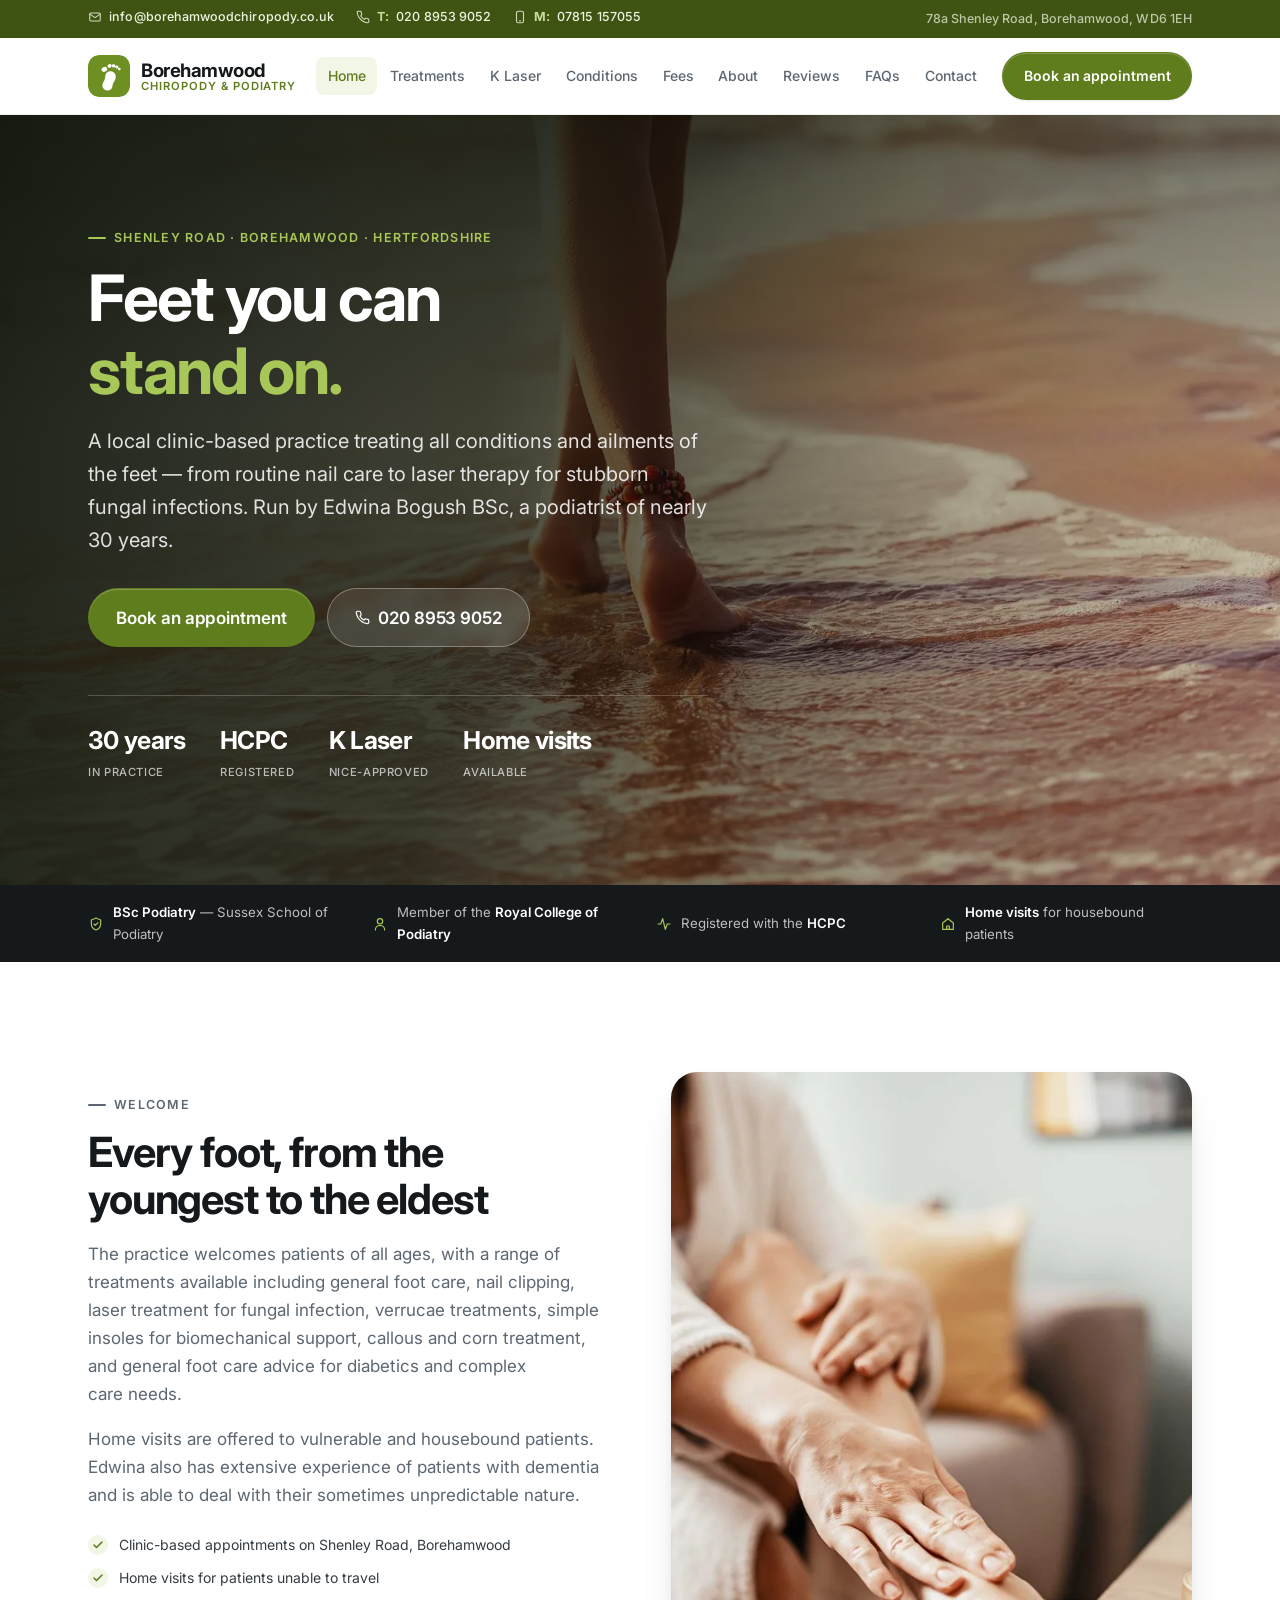
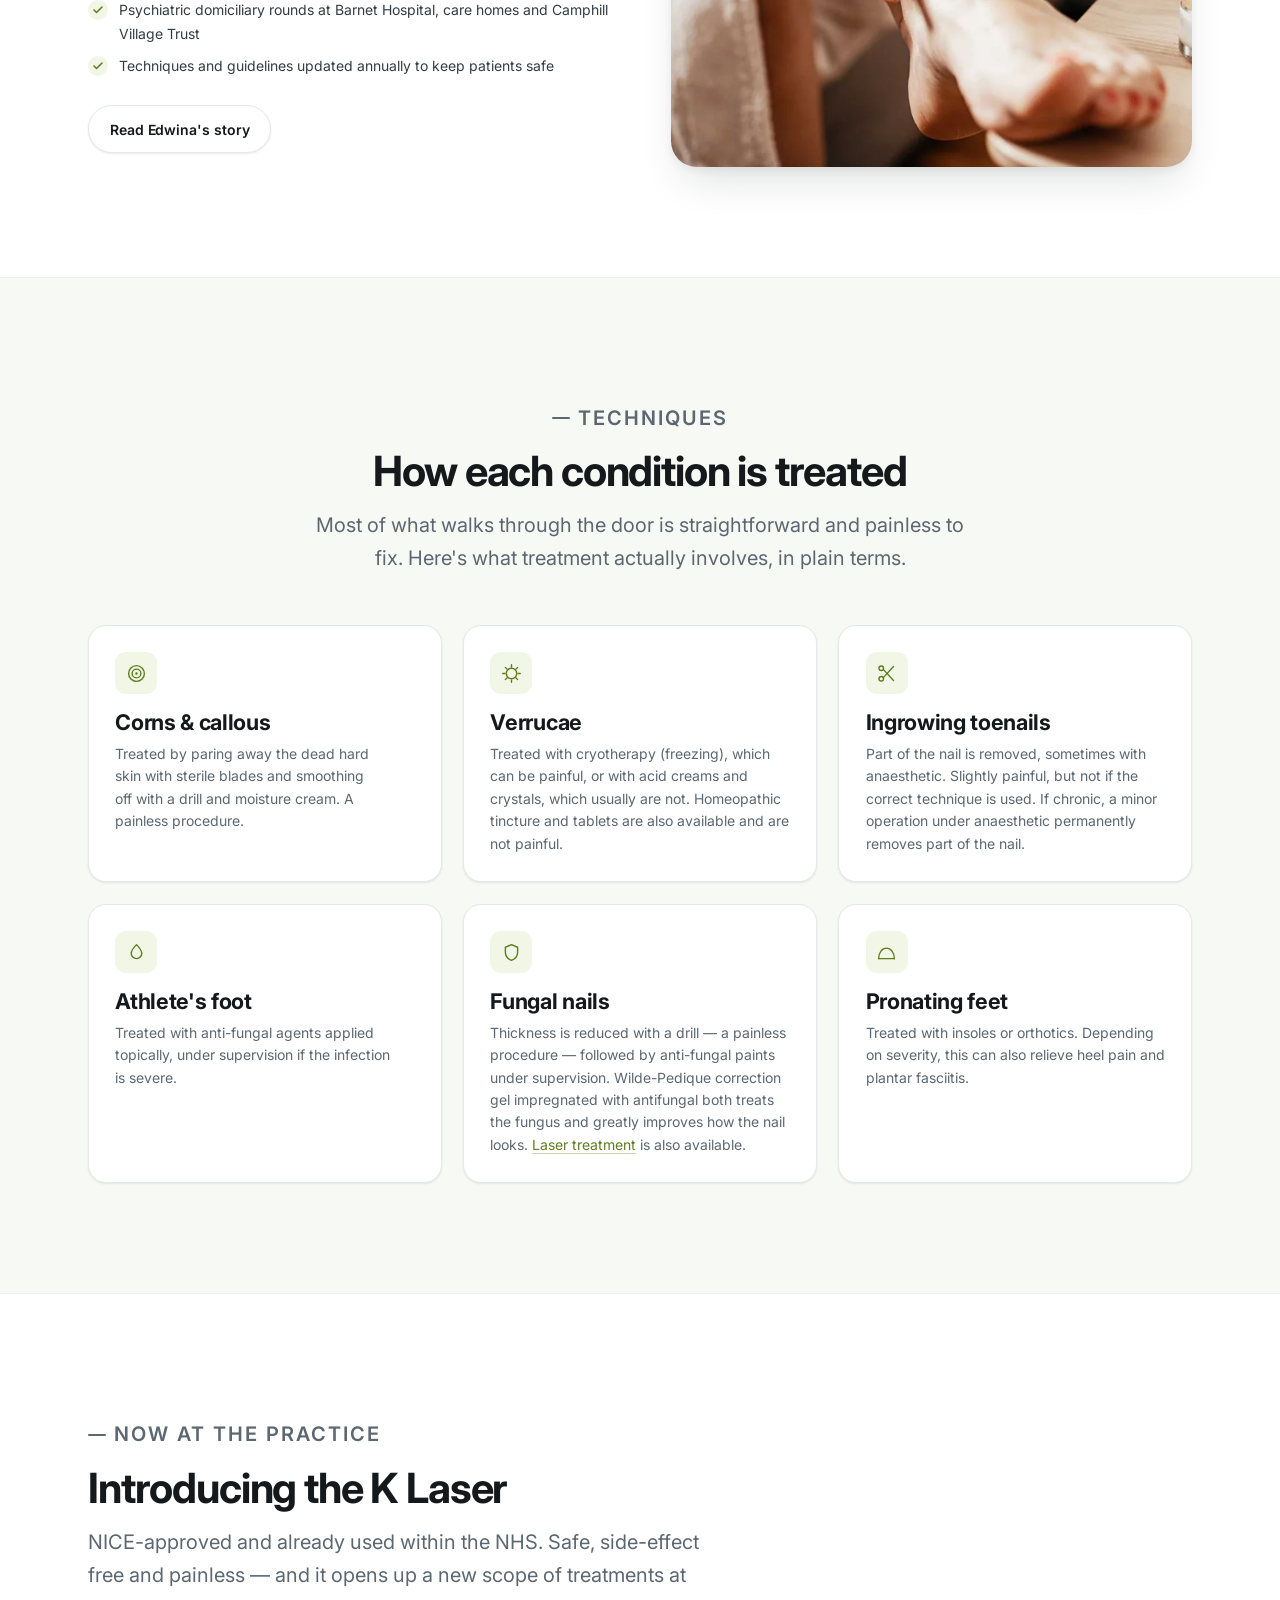
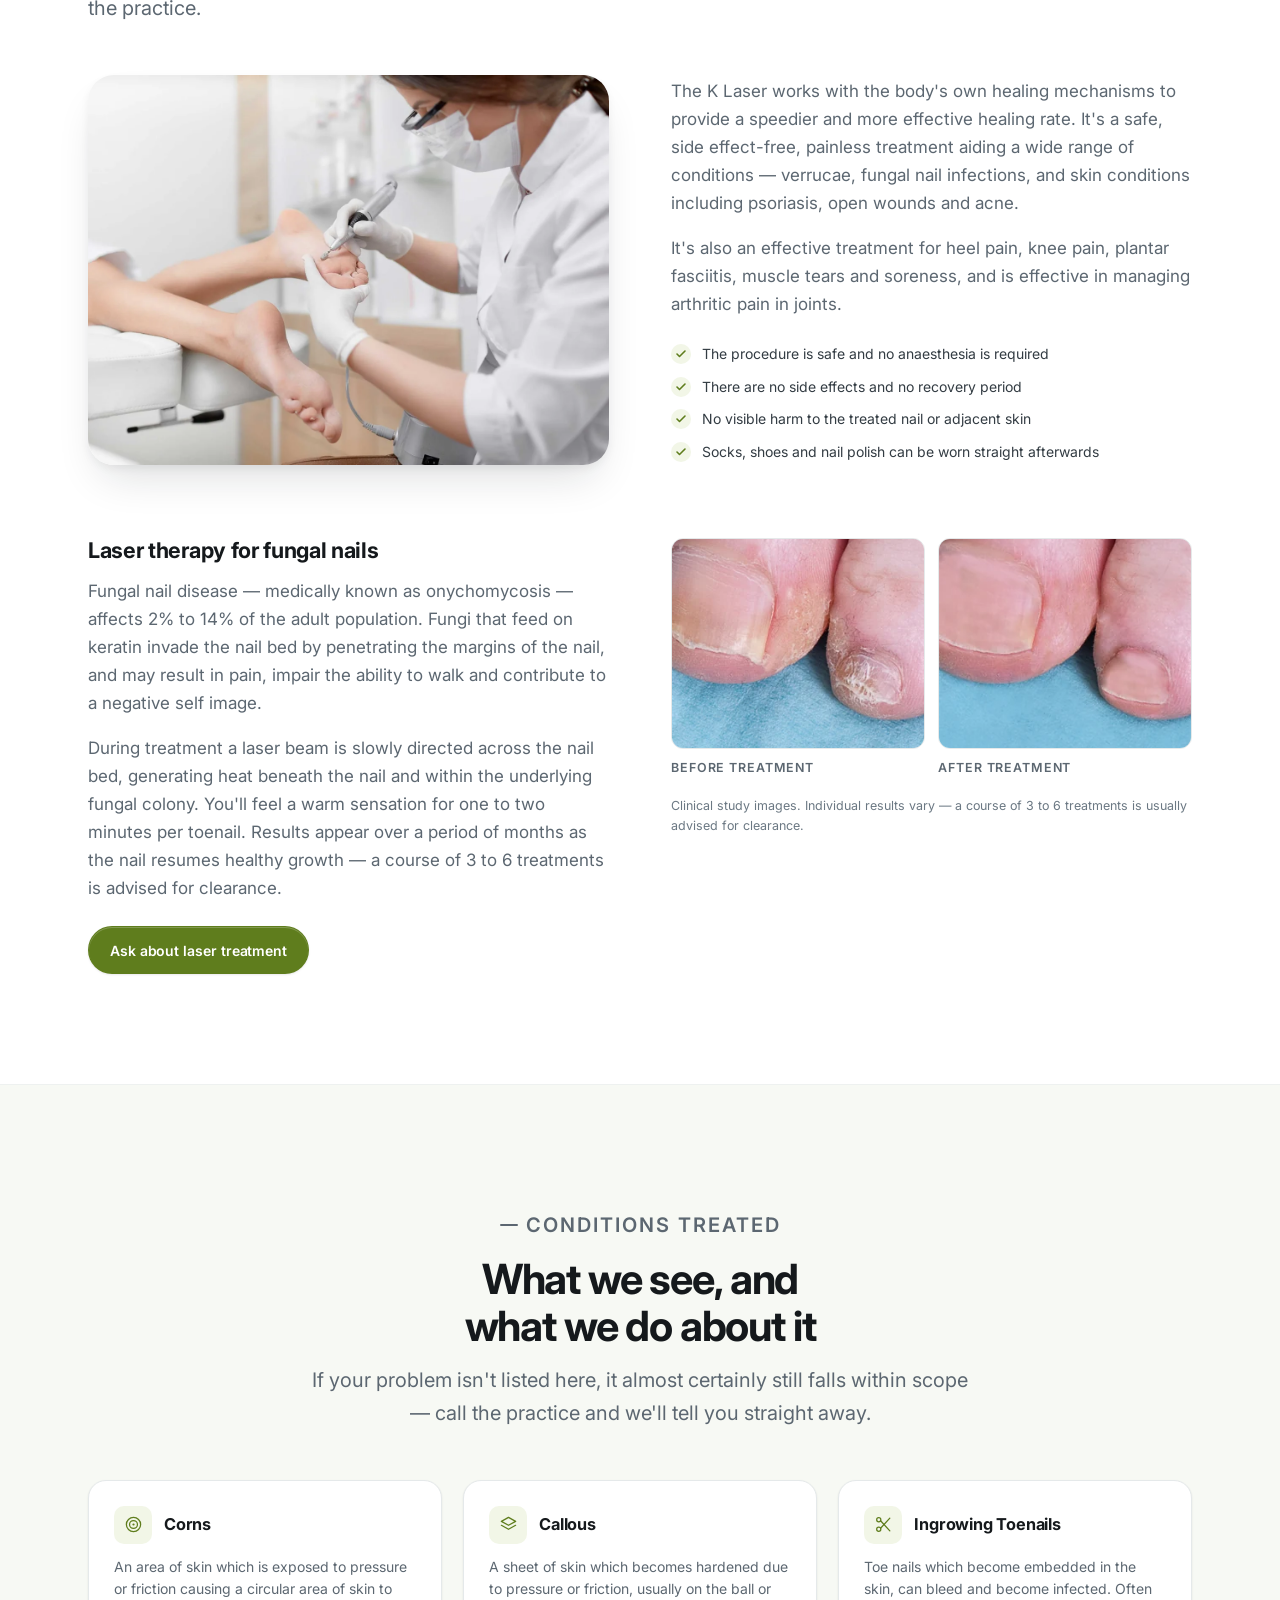
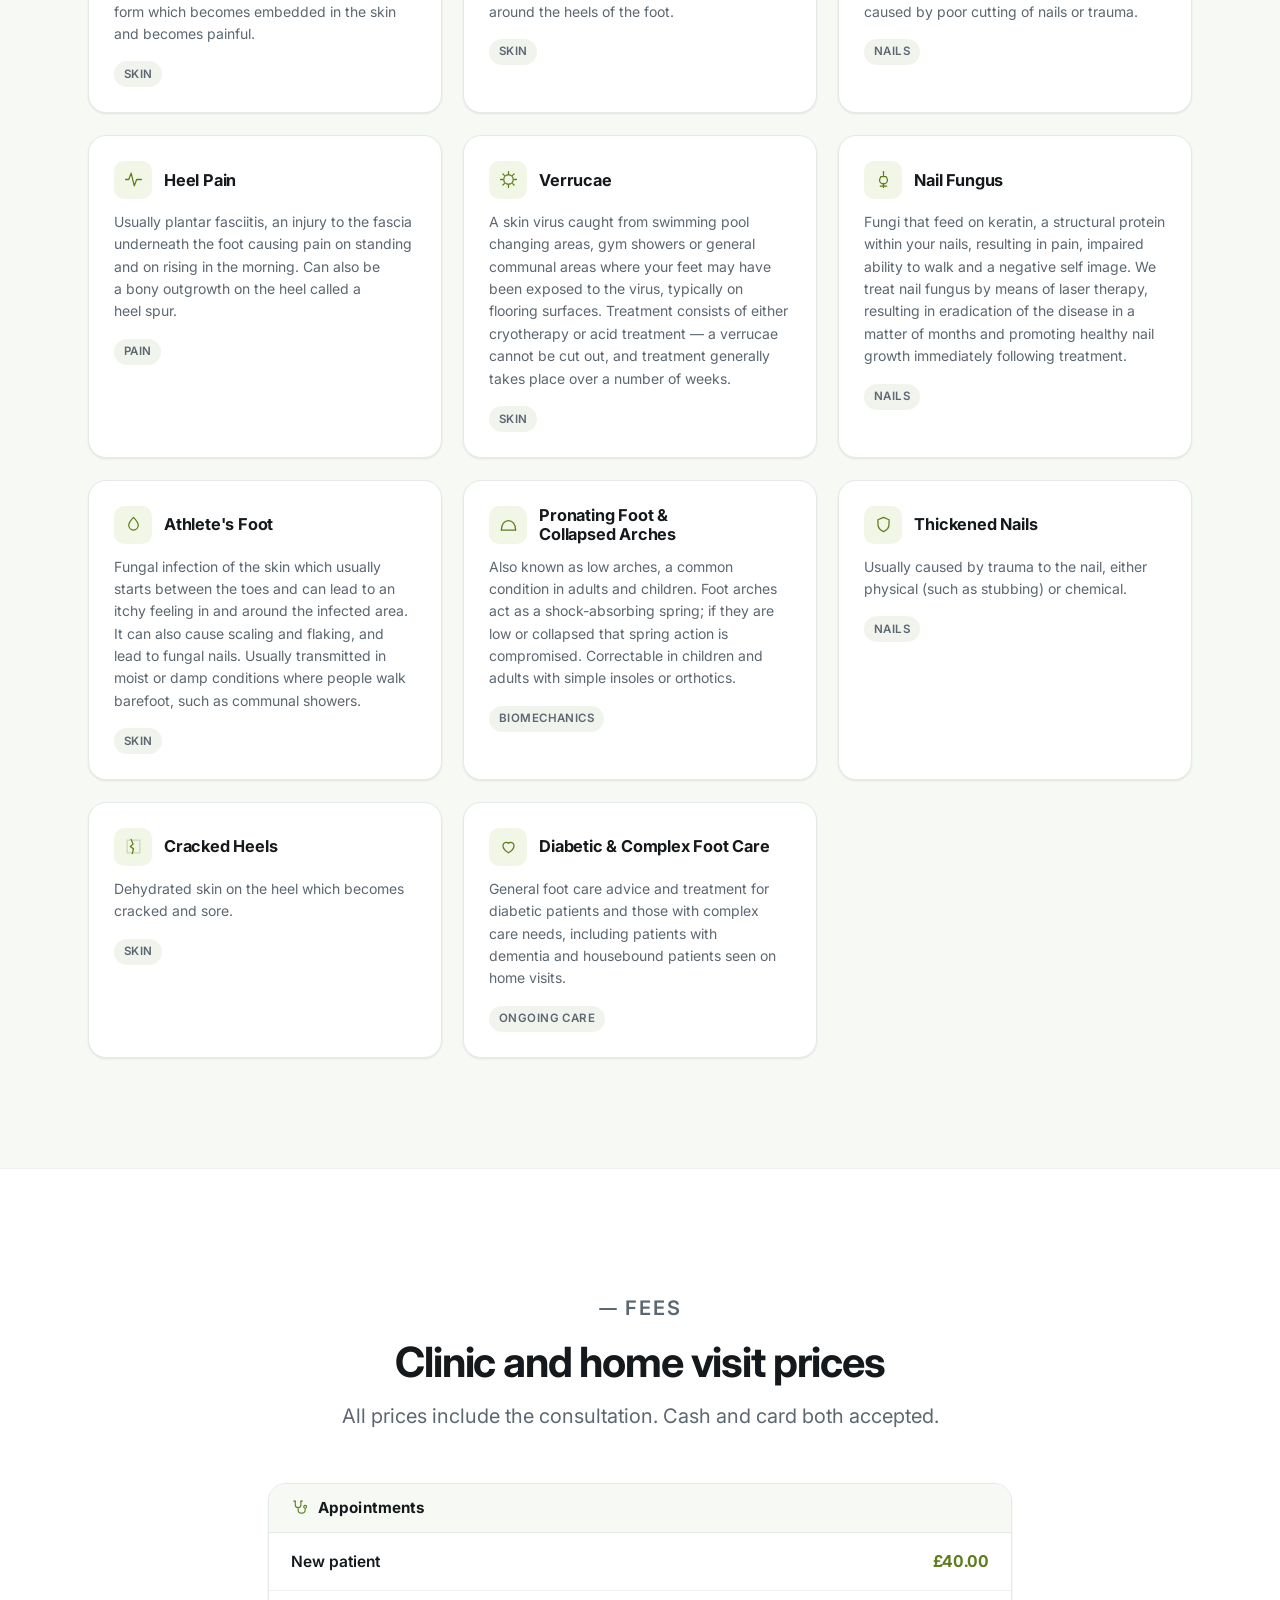
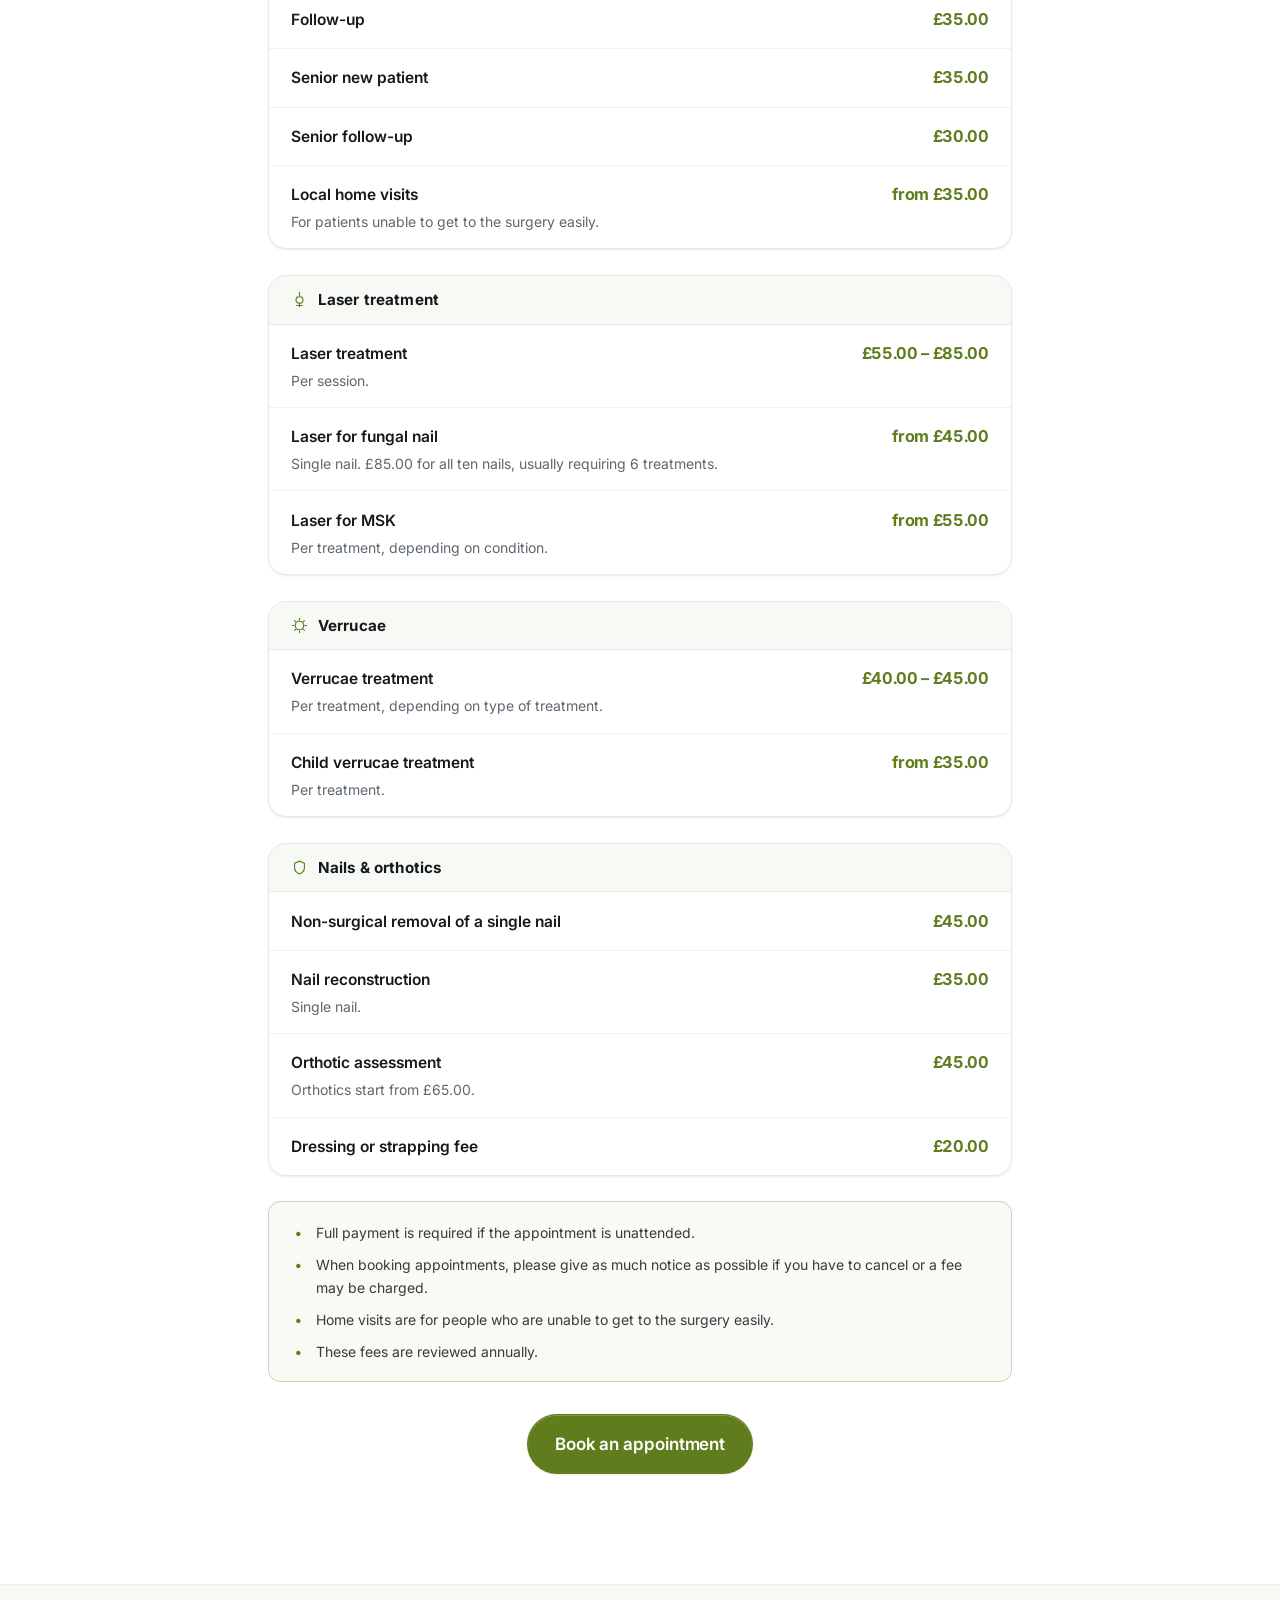
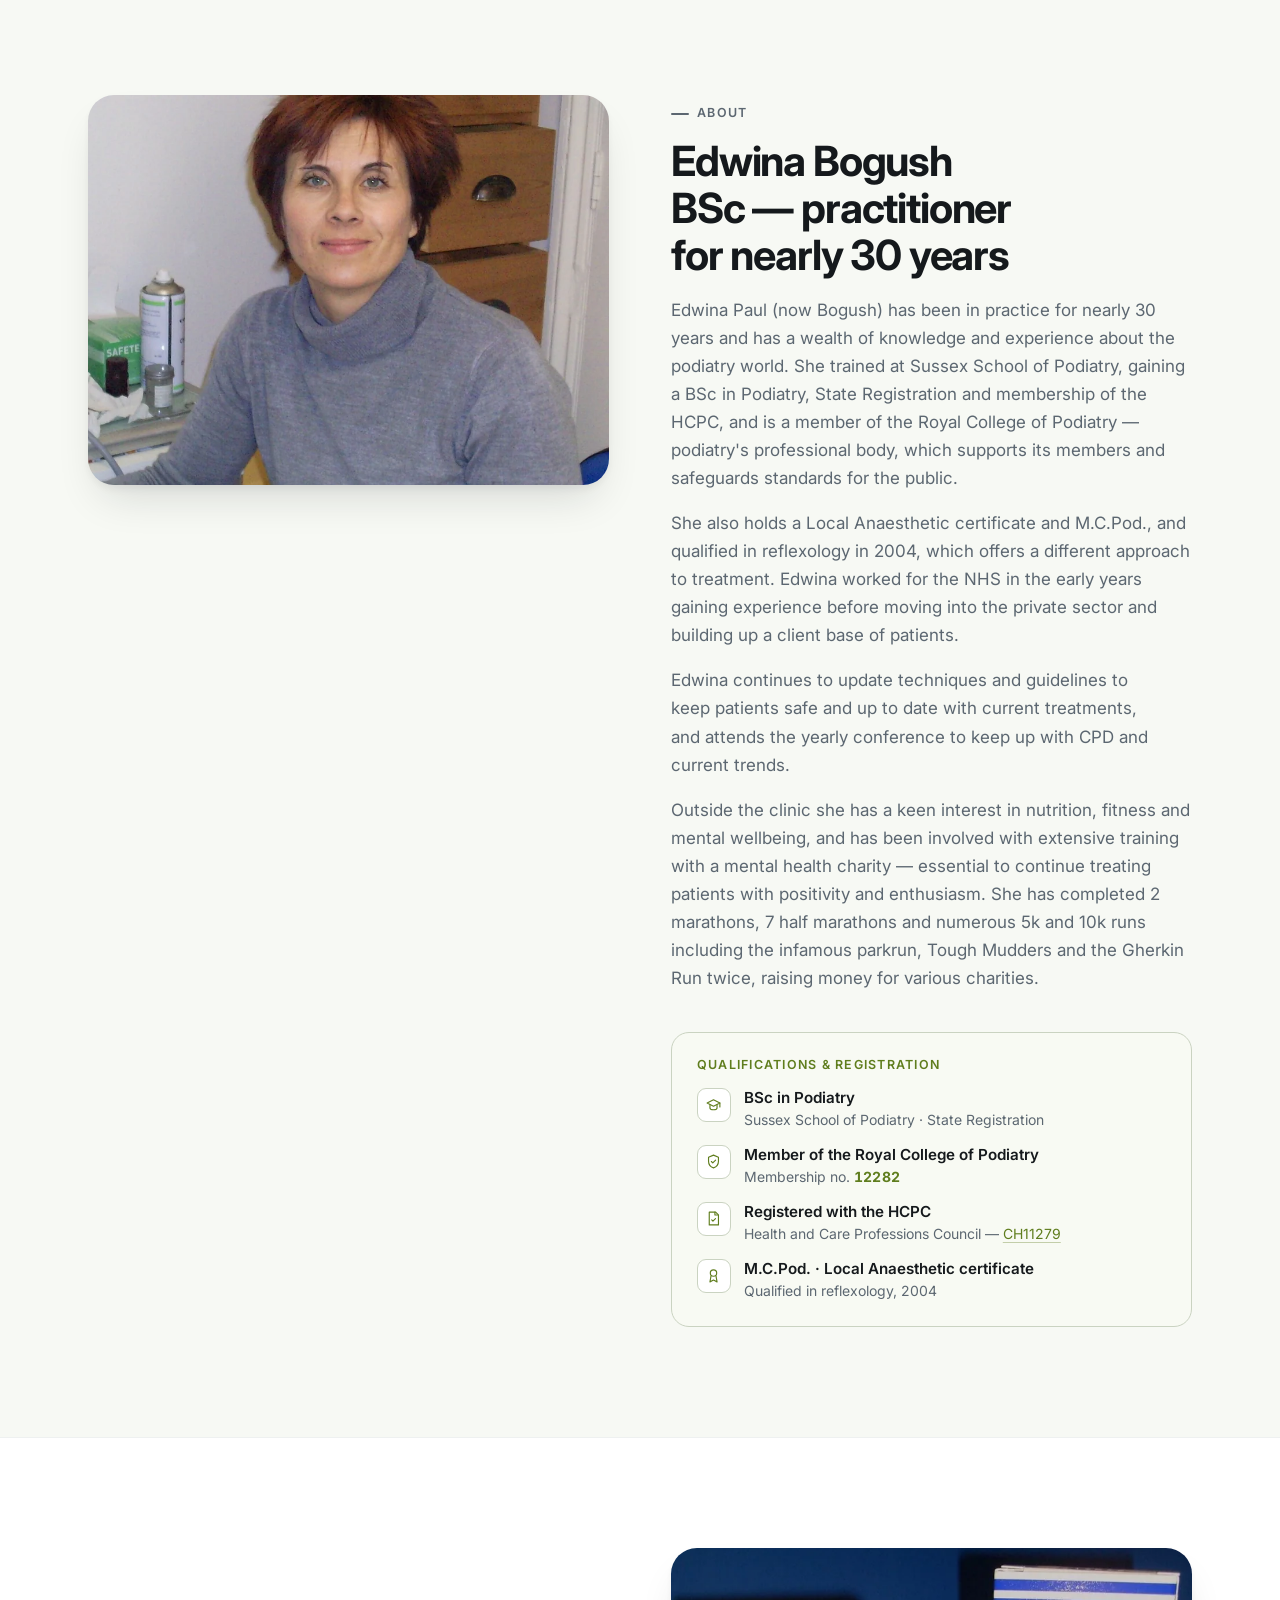
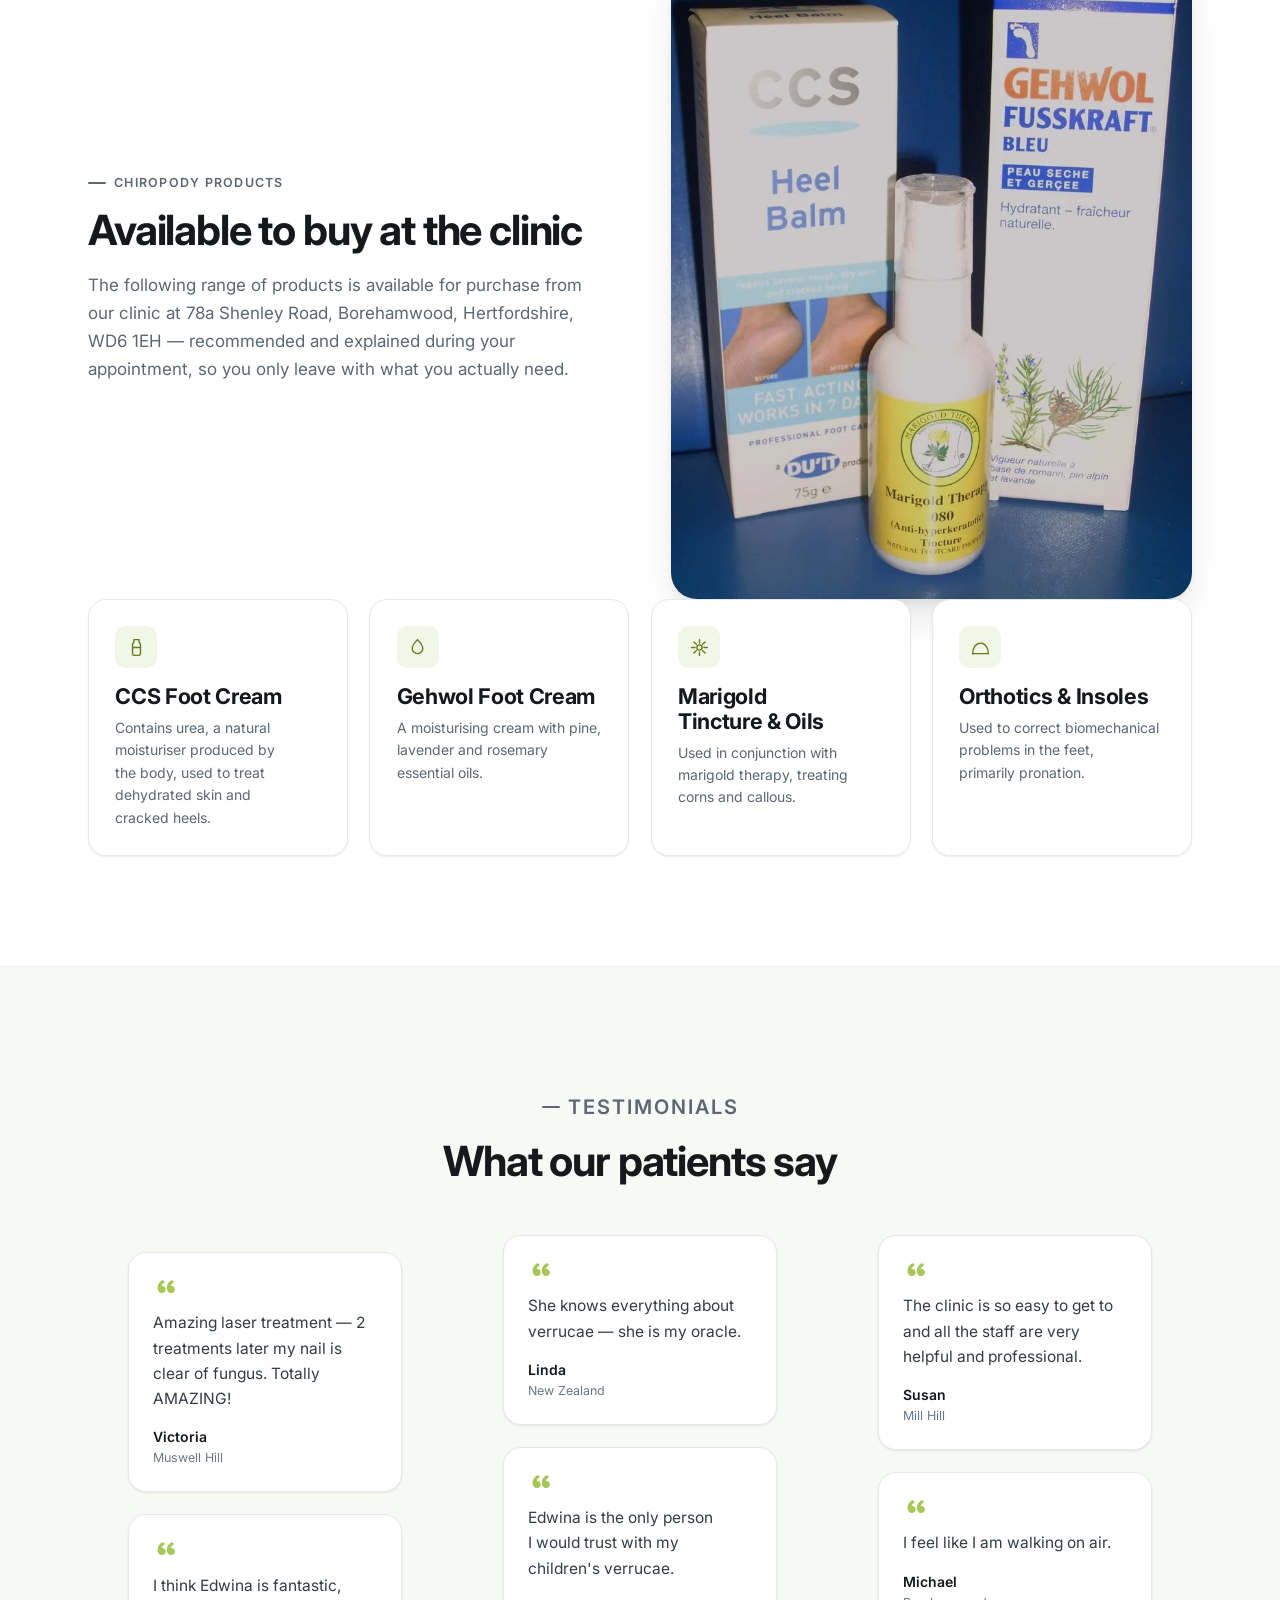
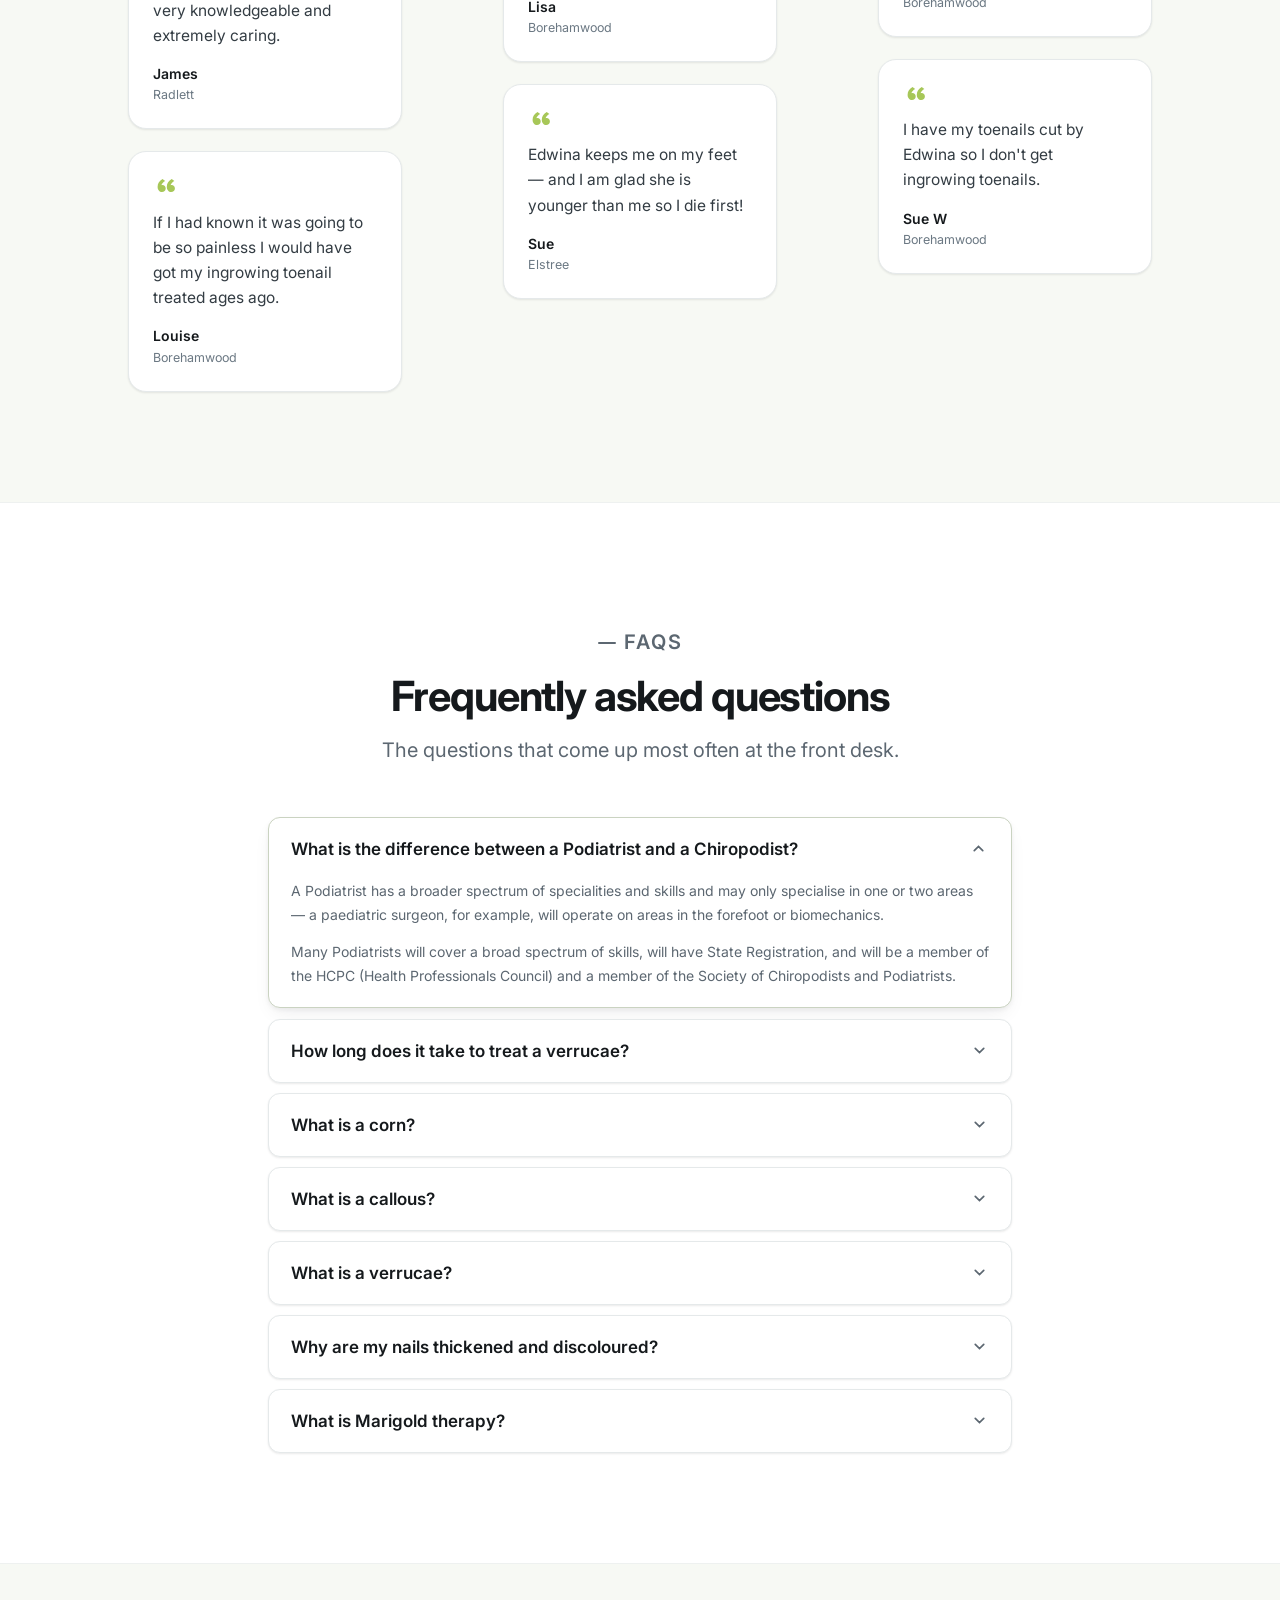
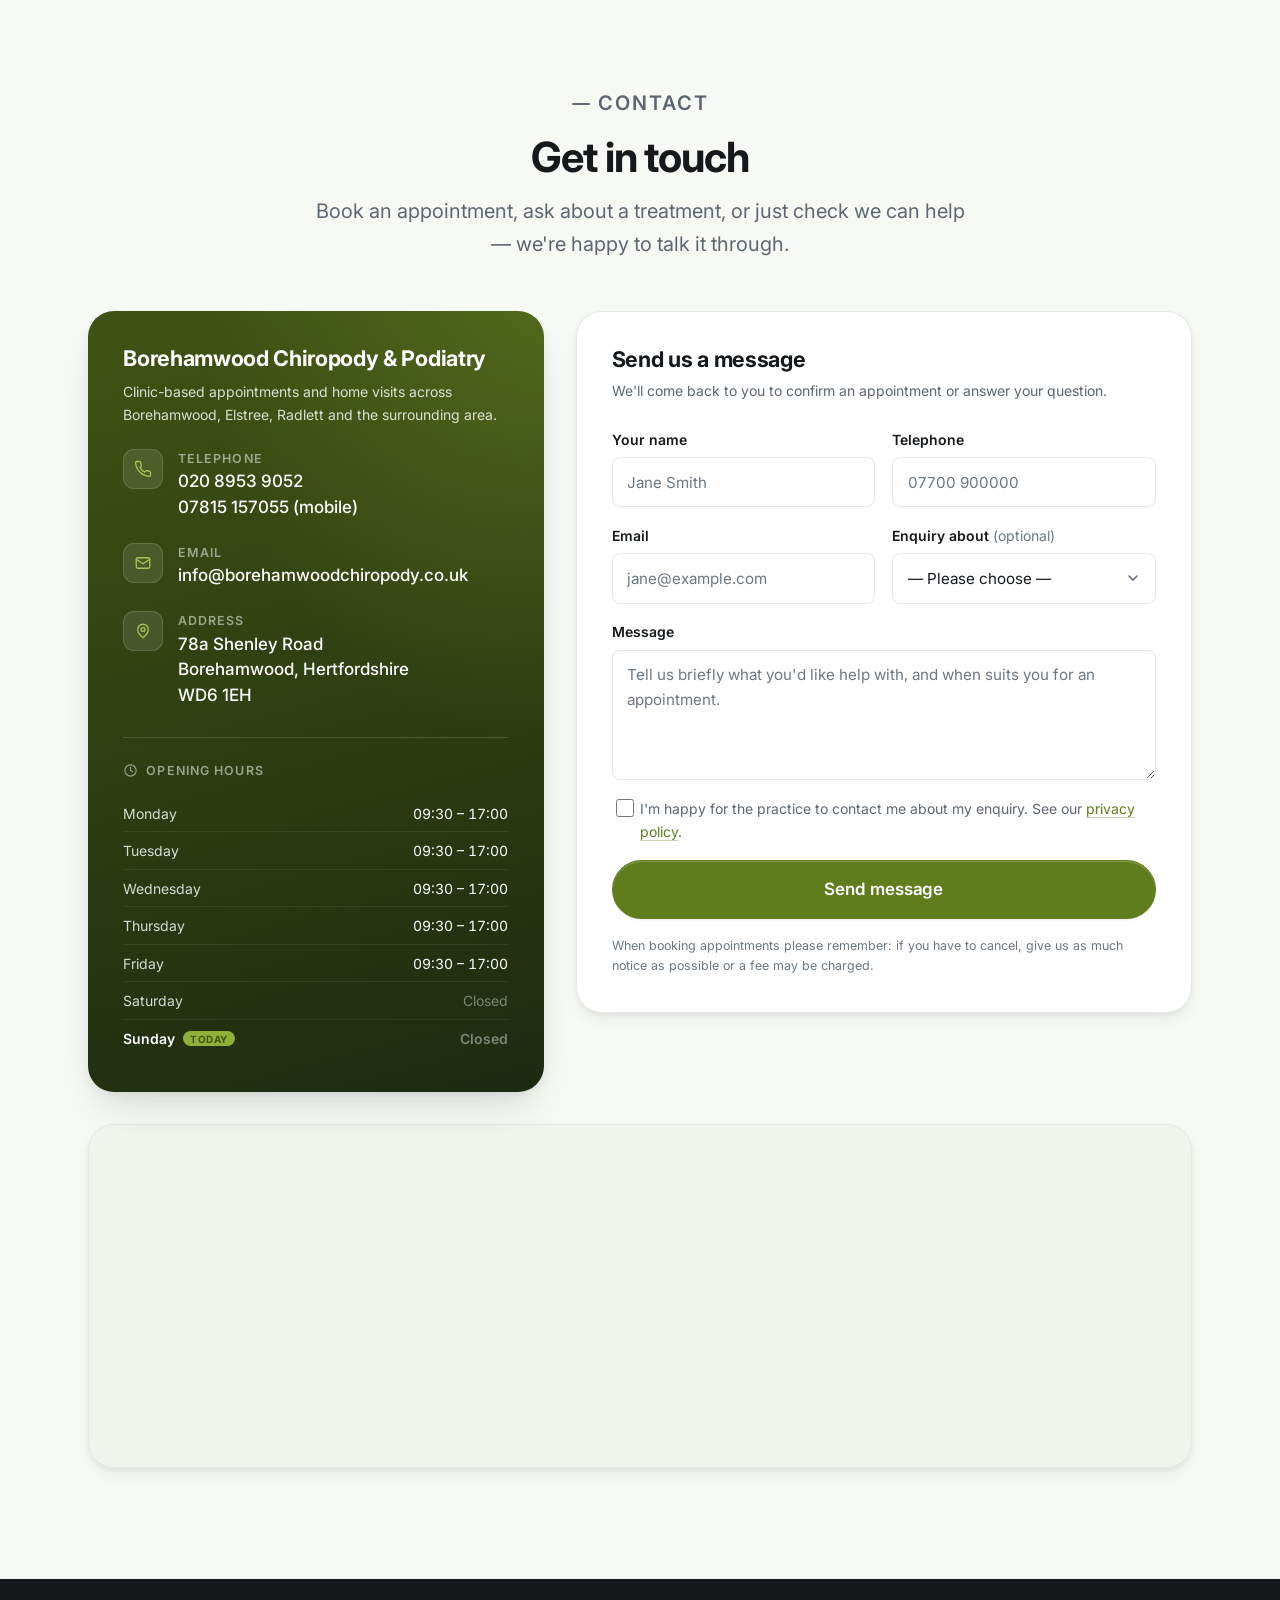
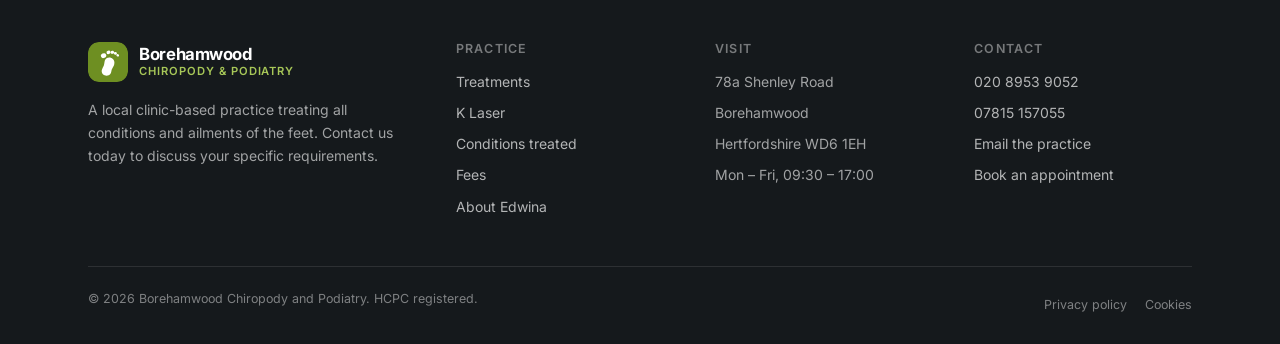
==== index.html @ 1c72d144 "phase 1" ====
<!DOCTYPE html>
<html lang="en-GB">
<head>
<meta charset="utf-8">
<meta name="viewport" content="width=device-width, initial-scale=1">
<title>Borehamwood Chiropody &amp; Podiatry | Foot Clinic in Borehamwood, Hertfordshire</title>
<meta name="description" content="Clinic-based chiropody and podiatry on Shenley Road, Borehamwood. Nearly 30 years' experience treating corns, callous, verrucae, ingrowing toenails, heel pain and fungal nails — including NICE-approved K Laser therapy. Home visits available.">
<meta name="theme-color" content="#3f5413">
<link rel="canonical" href="https://www.borehamwoodchiropody.co.uk/">

<meta property="og:type" content="website">
<meta property="og:url" content="https://www.borehamwoodchiropody.co.uk/">
<meta property="og:title" content="Borehamwood Chiropody &amp; Podiatry | Foot Clinic in Hertfordshire">
<meta property="og:description" content="A local clinic-based practice treating all conditions and ailments of the feet. Nearly 30 years' experience. K Laser therapy now available.">
<meta property="og:image" content="https://www.borehamwoodchiropody.co.uk/assets/img/hero.webp">
<meta name="twitter:card" content="summary_large_image">

<link rel="icon" href="assets/img/favicon.svg" type="image/svg+xml">
<link rel="icon" href="assets/img/favicon-32.png" sizes="32x32" type="image/png">
<link rel="apple-touch-icon" href="assets/img/apple-touch-icon.png">

<link rel="preconnect" href="https://fonts.googleapis.com">
<link rel="preconnect" href="https://fonts.gstatic.com" crossorigin>
<link rel="preload" as="image" href="assets/img/hero.webp" fetchpriority="high">
<link rel="stylesheet" href="https://fonts.googleapis.com/css2?family=Inter:wght@400;500;600;700&display=swap">
<link rel="stylesheet" href="assets/css/style.css">

<script type="application/ld+json">
{
  "@context": "https://schema.org",
  "@type": "Podiatric",
  "name": "Borehamwood Chiropody and Podiatry",
  "url": "https://www.borehamwoodchiropody.co.uk/",
  "image": "https://www.borehamwoodchiropody.co.uk/assets/img/hero.webp",
  "telephone": "+442089539052",
  "email": "info@borehamwoodchiropody.co.uk",
  "priceRange": "££",
  "address": {
    "@type": "PostalAddress",
    "streetAddress": "78a Shenley Road",
    "addressLocality": "Borehamwood",
    "addressRegion": "Hertfordshire",
    "postalCode": "WD6 1EH",
    "addressCountry": "GB"
  },
  "openingHoursSpecification": [{
    "@type": "OpeningHoursSpecification",
    "dayOfWeek": ["Monday","Tuesday","Wednesday","Thursday","Friday"],
    "opens": "09:30",
    "closes": "17:00"
  }],
  "founder": {
    "@type": "Person",
    "name": "Edwina Bogush",
    "jobTitle": "Podiatrist, BSc",
    "hasCredential": [
      {
        "@type": "EducationalOccupationalCredential",
        "credentialCategory": "degree",
        "name": "BSc in Podiatry",
        "recognizedBy": { "@type": "Organization", "name": "Sussex School of Podiatry" }
      },
      {
        "@type": "EducationalOccupationalCredential",
        "credentialCategory": "Professional membership",
        "name": "Member of the Royal College of Podiatry",
        "identifier": "12282",
        "recognizedBy": {
          "@type": "Organization",
          "name": "Royal College of Podiatry",
          "url": "https://rcpod.org.uk/"
        }
      },
      {
        "@type": "EducationalOccupationalCredential",
        "credentialCategory": "Statutory registration",
        "name": "Registered Chiropodist / Podiatrist",
        "recognizedBy": {
          "@type": "Organization",
          "name": "Health and Care Professions Council",
          "url": "https://www.hcpc-uk.org/"
        }
      }
    ]
  }
}
</script>
</head>

<body>
<a class="skip-link" href="#main">Skip to content</a>

<!-- ==================================================================== HEADER
     Sticky. The utility strip (email + both phone numbers) and the nav bar
     both stay on screen at every scroll position, per the brief.        -->
<header class="site-header" id="siteHeader">

  <div class="utility">
    <div class="wrap utility-inner">
      <ul class="utility-list">
        <li>
          <a class="email-link" href="mailto:info@borehamwoodchiropody.co.uk" aria-label="Email the practice">
            <svg viewBox="0 0 24 24" fill="none" stroke="currentColor" stroke-width="1.8" stroke-linecap="round" stroke-linejoin="round" aria-hidden="true"><rect x="3" y="5" width="18" height="14" rx="2"/><path d="m3 7 9 6 9-6"/></svg>
            <span class="email-text">info@borehamwoodchiropody.co.uk</span>
          </a>
        </li>
        <li>
          <a href="tel:+442089539052">
            <svg viewBox="0 0 24 24" fill="none" stroke="currentColor" stroke-width="1.8" stroke-linecap="round" stroke-linejoin="round" aria-hidden="true"><path d="M22 16.9v3a2 2 0 0 1-2.2 2 19.8 19.8 0 0 1-8.6-3.1 19.5 19.5 0 0 1-6-6A19.8 19.8 0 0 1 2 4.2 2 2 0 0 1 4 2h3a2 2 0 0 1 2 1.7c.1 1 .4 1.9.7 2.8a2 2 0 0 1-.5 2.1L8 9.9a16 16 0 0 0 6.2 6.2l1.3-1.3a2 2 0 0 1 2.1-.5c.9.3 1.8.6 2.8.7A2 2 0 0 1 22 16.9Z"/></svg>
            <span class="utility-label">T:</span> 020 8953 9052
          </a>
        </li>
        <li>
          <a href="tel:+447815157055">
            <svg viewBox="0 0 24 24" fill="none" stroke="currentColor" stroke-width="1.8" stroke-linecap="round" stroke-linejoin="round" aria-hidden="true"><rect x="6" y="2" width="12" height="20" rx="3"/><path d="M11 18.5h2"/></svg>
            <span class="utility-label">M:</span> 07815 157055
          </a>
        </li>
      </ul>
      <span class="utility-item utility-note">78a Shenley Road, Borehamwood, WD6 1EH</span>
    </div>
  </div>

  <div class="wrap nav-bar">
    <a class="brand" href="#top" aria-label="Borehamwood Chiropody and Podiatry — home">
      <img src="assets/img/logo-mark.svg" alt="" width="42" height="42">
      <span class="brand-text">
        <span class="brand-name">Borehamwood</span>
        <span class="brand-sub">Chiropody &amp; Podiatry</span>
      </span>
    </a>

    <div class="nav" id="nav">
      <nav aria-label="Main">
        <ul class="nav-links">
          <li><a href="#top">Home</a></li>
          <li><a href="#treatments">Treatments</a></li>
          <li><a href="#laser">K&nbsp;Laser</a></li>
          <li><a href="#conditions">Conditions</a></li>
          <li><a href="#fees">Fees</a></li>
          <li><a href="#about">About</a></li>
          <li><a href="#reviews">Reviews</a></li>
          <li><a href="#faqs">FAQs</a></li>
          <li><a href="#contact">Contact</a></li>
        </ul>
      </nav>
      <div class="nav-cta"><a class="btn btn--primary" href="#contact">Book an appointment</a></div>
    </div>

    <button class="nav-toggle" id="navToggle" type="button" aria-expanded="false" aria-controls="nav" aria-label="Menu">
      <span></span><span></span><span></span>
    </button>
  </div>
</header>

<main id="main">

  <!-- ================================================================= HERO -->
  <section class="hero" id="top">
    <img class="hero-bg" src="assets/img/hero.webp" alt="" width="1800" height="1200" fetchpriority="high">
    <div class="wrap">
    <div class="hero-inner">
      <p class="eyebrow">Shenley Road · Borehamwood · Hertfordshire</p>
      <h1>Feet you can<br><em>stand on.</em></h1>
      <p class="lede">
        A local clinic-based practice treating all conditions and ailments of the feet —
        from routine nail care to laser therapy for stubborn fungal infections.
        Run by Edwina Bogush BSc, a podiatrist of nearly 30 years.
      </p>
      <div class="hero-actions">
        <a class="btn btn--primary btn--lg" href="#contact">Book an appointment</a>
        <a class="btn btn--light btn--lg" href="tel:+442089539052">
          <svg viewBox="0 0 24 24" fill="none" stroke="currentColor" stroke-width="1.9" stroke-linecap="round" stroke-linejoin="round" aria-hidden="true"><path d="M22 16.9v3a2 2 0 0 1-2.2 2 19.8 19.8 0 0 1-8.6-3.1 19.5 19.5 0 0 1-6-6A19.8 19.8 0 0 1 2 4.2 2 2 0 0 1 4 2h3a2 2 0 0 1 2 1.7c.1 1 .4 1.9.7 2.8a2 2 0 0 1-.5 2.1L8 9.9a16 16 0 0 0 6.2 6.2l1.3-1.3a2 2 0 0 1 2.1-.5c.9.3 1.8.6 2.8.7A2 2 0 0 1 22 16.9Z"/></svg>
          020 8953 9052
        </a>
      </div>
      <ul class="hero-facts">
        <li><strong>30 years</strong><span>In practice</span></li>
        <li><strong>HCPC</strong><span>Registered</span></li>
        <li><strong>K Laser</strong><span>NICE-approved</span></li>
        <li><strong>Home visits</strong><span>Available</span></li>
      </ul>
    </div>
    </div>
  </section>

  <!-- ========================================================= TRUST STRIP -->
  <div class="trust">
    <ul class="wrap trust-inner">
      <li>
        <svg viewBox="0 0 24 24" fill="none" stroke="currentColor" stroke-width="1.8" stroke-linecap="round" stroke-linejoin="round" aria-hidden="true"><path d="M12 3 5 6v5.5c0 4.2 2.9 8 7 9.5 4.1-1.5 7-5.3 7-9.5V6Z"/><path d="m9 12 2 2 4-4"/></svg>
        <span><strong>BSc Podiatry</strong> — Sussex School of Podiatry</span>
      </li>
      <li>
        <svg viewBox="0 0 24 24" fill="none" stroke="currentColor" stroke-width="1.8" stroke-linecap="round" stroke-linejoin="round" aria-hidden="true"><circle cx="12" cy="8" r="4"/><path d="M5 21a7 7 0 0 1 14 0"/></svg>
        <span>Member of the <strong>Royal College of Podiatry</strong></span>
      </li>
      <li>
        <svg viewBox="0 0 24 24" fill="none" stroke="currentColor" stroke-width="1.8" stroke-linecap="round" stroke-linejoin="round" aria-hidden="true"><path d="M3 12h4l3-8 4 16 3-8h4"/></svg>
        <span>Registered with the <strong>HCPC</strong></span>
      </li>
      <li>
        <svg viewBox="0 0 24 24" fill="none" stroke="currentColor" stroke-width="1.8" stroke-linecap="round" stroke-linejoin="round" aria-hidden="true"><path d="M4 10.5 12 4l8 6.5V20H4Z"/><path d="M10 20v-5h4v5"/></svg>
        <span><strong>Home visits</strong> for housebound patients</span>
      </li>
    </ul>
  </div>

  <!-- =========================================================== WELCOME  -->
  <section class="section">
    <div class="wrap split split--flip">
      <div class="split-media split-media--tall reveal">
        <img src="assets/img/clinic.webp" alt="A podiatrist treating a patient's foot in the clinic" width="1400" height="933" loading="lazy">
      </div>
      <div class="split-body reveal">
        <p class="eyebrow">Welcome</p>
        <h2>Every foot, from the youngest to the eldest</h2>
        <p>
          The practice welcomes patients of all ages, with a range of treatments available
          including general foot care, nail clipping, laser treatment for fungal infection,
          verrucae treatments, simple insoles for biomechanical support, callous and corn
          treatment, and general foot care advice for diabetics and complex care needs.
        </p>
        <p>
          Home visits are offered to vulnerable and housebound patients. Edwina also has
          extensive experience of patients with dementia and is able to deal with their
          sometimes unpredictable nature.
        </p>
        <ul class="ticks">
          <li>Clinic-based appointments on Shenley Road, Borehamwood</li>
          <li>Home visits for patients unable to travel</li>
          <li>Psychiatric domiciliary rounds at Barnet Hospital, care homes and Camphill Village Trust</li>
          <li>Techniques and guidelines updated annually to keep patients safe</li>
        </ul>
        <p style="margin-top:1.75rem">
          <a class="btn btn--ghost" href="#about">Read Edwina's story</a>
        </p>
      </div>
    </div>
  </section>

  <!-- ========================================================= TREATMENTS -->
  <section class="section section--alt" id="treatments">
    <div class="wrap">
      <header class="section-head section-head--center reveal">
        <p class="eyebrow">Techniques</p>
        <h2>How each condition is treated</h2>
        <p>
          Most of what walks through the door is straightforward and painless to fix.
          Here's what treatment actually involves, in plain terms.
        </p>
      </header>

      <div class="grid grid--3">
        <article class="card reveal">
          <span class="card-icon"><svg viewBox="0 0 24 24" fill="none" stroke="currentColor" stroke-width="1.6" stroke-linecap="round" stroke-linejoin="round" aria-hidden="true"><circle cx="12" cy="12" r="9"/><circle cx="12" cy="12" r="5"/><circle cx="12" cy="12" r="1.4" fill="currentColor" stroke="none"/></svg></span>
          <h3>Corns &amp; callous</h3>
          <p>Treated by paring away the dead hard skin with sterile blades and smoothing off with a drill and moisture cream. A painless procedure.</p>
        </article>

        <article class="card reveal">
          <span class="card-icon"><svg viewBox="0 0 24 24" fill="none" stroke="currentColor" stroke-width="1.6" stroke-linecap="round" stroke-linejoin="round" aria-hidden="true"><circle cx="12" cy="12" r="6"/><path d="M12 2v2.5M12 19.5V22M2 12h2.5M19.5 12H22M5 5l1.8 1.8M17.2 17.2 19 19M19 5l-1.8 1.8M6.8 17.2 5 19"/></svg></span>
          <h3>Verrucae</h3>
          <p>Treated with cryotherapy (freezing), which can be painful, or with acid creams and crystals, which usually are not. Homeopathic tincture and tablets are also available and are not painful.</p>
        </article>

        <article class="card reveal">
          <span class="card-icon"><svg viewBox="0 0 24 24" fill="none" stroke="currentColor" stroke-width="1.6" stroke-linecap="round" stroke-linejoin="round" aria-hidden="true"><circle cx="6" cy="6" r="2.6"/><circle cx="6" cy="18" r="2.6"/><path d="M20 4 8.6 16.4M20 20 8.6 7.6"/></svg></span>
          <h3>Ingrowing toenails</h3>
          <p>Part of the nail is removed, sometimes with anaesthetic. Slightly painful, but not if the correct technique is used. If chronic, a minor operation under anaesthetic permanently removes part of the nail.</p>
        </article>

        <article class="card reveal">
          <span class="card-icon"><svg viewBox="0 0 24 24" fill="none" stroke="currentColor" stroke-width="1.6" stroke-linecap="round" stroke-linejoin="round" aria-hidden="true"><path d="M12 3s6 6.2 6 10a6 6 0 0 1-12 0c0-3.8 6-10 6-10Z"/></svg></span>
          <h3>Athlete's foot</h3>
          <p>Treated with anti-fungal agents applied topically, under supervision if the infection is severe.</p>
        </article>

        <article class="card reveal">
          <span class="card-icon"><svg viewBox="0 0 24 24" fill="none" stroke="currentColor" stroke-width="1.6" stroke-linecap="round" stroke-linejoin="round" aria-hidden="true"><path d="M12 3 5 6v5.5c0 4.2 2.9 8 7 9.5 4.1-1.5 7-5.3 7-9.5V6Z"/></svg></span>
          <h3>Fungal nails</h3>
          <p>Thickness is reduced with a drill — a painless procedure — followed by anti-fungal paints under supervision. Wilde-Pedique correction gel impregnated with antifungal both treats the fungus and greatly improves how the nail looks. <a href="#laser">Laser treatment</a> is also available.</p>
        </article>

        <article class="card reveal">
          <span class="card-icon"><svg viewBox="0 0 24 24" fill="none" stroke="currentColor" stroke-width="1.6" stroke-linecap="round" stroke-linejoin="round" aria-hidden="true"><path d="M3 19c0-7 4-12 9-12s9 5 9 12"/><path d="M3 19h18"/></svg></span>
          <h3>Pronating feet</h3>
          <p>Treated with insoles or orthotics. Depending on severity, this can also relieve heel pain and plantar fasciitis.</p>
        </article>
      </div>
    </div>
  </section>

  <!-- ============================================================== LASER -->
  <section class="section" id="laser">
    <div class="wrap">
      <header class="section-head reveal">
        <p class="eyebrow">Now at the practice</p>
        <h2>Introducing the K Laser</h2>
        <p>
          NICE-approved and already used within the NHS. Safe, side-effect free and painless —
          and it opens up a new scope of treatments at the practice.
        </p>
      </header>

      <div class="split">
        <div class="split-media reveal">
          <img src="assets/img/laser.webp" alt="Laser treatment being applied to a patient's foot" width="1400" height="933" loading="lazy">
        </div>
        <div class="split-body reveal">
          <p>
            The K Laser works with the body's own healing mechanisms to provide a speedier and
            more effective healing rate. It's a safe, side effect-free, painless treatment aiding
            a wide range of conditions — verrucae, fungal nail infections, and skin conditions
            including psoriasis, open wounds and acne.
          </p>
          <p>
            It's also an effective treatment for heel pain, knee pain, plantar fasciitis, muscle
            tears and soreness, and is effective in managing arthritic pain in joints.
          </p>
          <ul class="ticks">
            <li>The procedure is safe and no anaesthesia is required</li>
            <li>There are no side effects and no recovery period</li>
            <li>No visible harm to the treated nail or adjacent skin</li>
            <li>Socks, shoes and nail polish can be worn straight afterwards</li>
          </ul>
        </div>
      </div>

      <div class="split split--flip split--top">
        <div class="reveal" style="order:2">
          <div class="ba-pair">
            <figure>
              <button type="button" data-lightbox="assets/img/nail-before.webp" data-caption="Fungal nail infection before laser treatment" aria-label="Enlarge: before treatment">
                <img src="assets/img/nail-before.webp" alt="A toenail affected by fungal nail infection before treatment" width="295" height="250" loading="lazy">
              </button>
              <figcaption>Before treatment</figcaption>
            </figure>
            <figure>
              <button type="button" data-lightbox="assets/img/nail-after.webp" data-caption="The same nail after a course of laser treatment" aria-label="Enlarge: after treatment">
                <img src="assets/img/nail-after.webp" alt="The same toenail growing out clear after laser treatment" width="295" height="250" loading="lazy">
              </button>
              <figcaption>After treatment</figcaption>
            </figure>
          </div>
          <p style="margin-top:1.1rem;font-size:var(--fs-xs);color:var(--muted-2)">
            Clinical study images. Individual results vary — a course of 3 to 6 treatments is
            usually advised for clearance.
          </p>
        </div>
        <div class="split-body reveal">
          <h3 style="margin-bottom:0.9rem">Laser therapy for fungal nails</h3>
          <p>
            Fungal nail disease — medically known as onychomycosis — affects 2% to 14% of the adult
            population. Fungi that feed on keratin invade the nail bed by penetrating the margins of
            the nail, and may result in pain, impair the ability to walk and contribute to a negative
            self image.
          </p>
          <p>
            During treatment a laser beam is slowly directed across the nail bed, generating heat
            beneath the nail and within the underlying fungal colony. You'll feel a warm sensation
            for one to two minutes per toenail. Results appear over a period of months as the nail
            resumes healthy growth — a course of 3 to 6 treatments is advised for clearance.
          </p>
          <p style="margin-top:1.5rem">
            <a class="btn btn--primary" href="#contact">Ask about laser treatment</a>
          </p>
        </div>
      </div>
    </div>
  </section>

  <!-- ========================================================= CONDITIONS
       Grid is rendered from data (3 per row on desktop) — see data.js.  -->
  <section class="section section--alt" id="conditions">
    <div class="wrap">
      <header class="section-head section-head--center reveal">
        <p class="eyebrow">Conditions treated</p>
        <h2>What we see, and what we do about it</h2>
        <p>
          If your problem isn't listed here, it almost certainly still falls within scope —
          call the practice and we'll tell you straight away.
        </p>
      </header>

      <div class="conditions-grid" id="conditionsGrid" aria-busy="true">
        <div class="skeleton skeleton--card"></div>
        <div class="skeleton skeleton--card"></div>
        <div class="skeleton skeleton--card"></div>
      </div>
    </div>
  </section>

  <!-- =============================================================== FEES
       Rows are rendered from data — the table length follows the data. -->
  <section class="section" id="fees">
    <div class="wrap wrap--narrow">
      <header class="section-head section-head--center reveal">
        <p class="eyebrow">Fees</p>
        <h2>Clinic and home visit prices</h2>
        <p>All prices include the consultation. Cash and card both accepted.</p>
      </header>

      <div class="fees-groups" id="feesGroups" aria-busy="true">
        <div class="skeleton skeleton--row"></div>
        <div class="skeleton skeleton--row"></div>
      </div>

      <ul class="fees-notes reveal" id="feesNotes"></ul>

      <p class="reveal" style="margin-top:2rem;text-align:center">
        <a class="btn btn--primary btn--lg" href="#contact">Book an appointment</a>
      </p>
    </div>
  </section>

  <!-- ============================================================== ABOUT -->
  <section class="section section--alt" id="about">
    <div class="wrap split split--sticky">
      <div class="split-media reveal">
        <img src="assets/img/edwina.webp" alt="Edwina Bogush, podiatrist, at the practice" width="900" height="836" loading="lazy">
      </div>
      <div class="split-body reveal">
        <p class="eyebrow">About</p>
        <h2>Edwina Bogush BSc — practitioner for nearly 30 years</h2>
        <p>
          Edwina Paul (now Bogush) has been in practice for nearly 30 years and has a wealth of
          knowledge and experience about the podiatry world. She trained at Sussex School of
          Podiatry, gaining a BSc in Podiatry, State Registration and membership of the HCPC, and
          is a member of the Royal College of Podiatry — podiatry's professional body, which
          supports its members and safeguards standards for the public.
        </p>
        <p>
          She also holds a Local Anaesthetic certificate and M.C.Pod., and qualified in reflexology
          in 2004, which offers a different approach to treatment. Edwina worked for the NHS in the
          early years gaining experience before moving into the private sector and building up a
          client base of patients.
        </p>
        <p>
          Edwina continues to update techniques and guidelines to keep patients safe and up to date
          with current treatments, and attends the yearly conference to keep up with CPD and current
          trends.
        </p>
        <p>
          Outside the clinic she has a keen interest in nutrition, fitness and mental wellbeing, and
          has been involved with extensive training with a mental health charity — essential to
          continue treating patients with positivity and enthusiasm. She has completed 2 marathons,
          7 half marathons and numerous 5k and 10k runs including the infamous parkrun, Tough
          Mudders and the Gherkin Run twice, raising money for various charities.
        </p>

        <!-- Qualifications & registration.
             Text-first rather than a badge image: the accreditation graphic on the
             previous site showed "The Society of Chiropodists & Podiatrists", a name
             retired in June 2018, alongside "The College of Podiatry", which became the
             Royal College of Podiatry in July 2021. Current names are used here.
             TODO: add Edwina's HCPC registration number (format CHxxxxx) to the HCPC
             row below, and link it to her entry on the public register. -->
        <div class="creds reveal">
          <h3 class="creds-title">Qualifications &amp; registration</h3>
          <ul class="creds-list">
            <li class="cred">
              <span class="cred-icon">
                <svg viewBox="0 0 24 24" fill="none" stroke="currentColor" stroke-width="1.6" stroke-linecap="round" stroke-linejoin="round" aria-hidden="true"><path d="M3 8.5 12 4l9 4.5-9 4.5Z"/><path d="M7 11v4.5c0 1.4 2.2 2.5 5 2.5s5-1.1 5-2.5V11"/><path d="M21 8.5V14"/></svg>
              </span>
              <span class="cred-body">
                <span class="cred-name">BSc in Podiatry</span>
                <span class="cred-meta">Sussex School of Podiatry · State Registration</span>
              </span>
            </li>

            <li class="cred">
              <span class="cred-icon">
                <svg viewBox="0 0 24 24" fill="none" stroke="currentColor" stroke-width="1.6" stroke-linecap="round" stroke-linejoin="round" aria-hidden="true"><path d="M12 3 5 6v5.5c0 4.2 2.9 8 7 9.5 4.1-1.5 7-5.3 7-9.5V6Z"/><path d="m9 12 2 2 4-4"/></svg>
              </span>
              <span class="cred-body">
                <span class="cred-name">Member of the Royal College of Podiatry</span>
                <span class="cred-meta">Membership no. <strong class="cred-no">12282</strong></span>
              </span>
            </li>

            <li class="cred">
              <span class="cred-icon">
                <svg viewBox="0 0 24 24" fill="none" stroke="currentColor" stroke-width="1.6" stroke-linecap="round" stroke-linejoin="round" aria-hidden="true"><path d="M6 3h9l4 4v14H6Z"/><path d="M14 3v4h4"/><path d="m9.5 14 1.7 1.7 3.6-3.6"/></svg>
              </span>
              <span class="cred-body">
                <span class="cred-name">Registered with the HCPC</span>
                <span class="cred-meta">
                  Health and Care Professions Council —
                  <a href="https://www.hcpc-uk.org/check-the-register/professional-registration-detail/?query=CH11279&profession=CH" rel="noopener">CH11279</a>
                </span>
              </span>
            </li>

            <li class="cred">
              <span class="cred-icon">
                <svg viewBox="0 0 24 24" fill="none" stroke="currentColor" stroke-width="1.6" stroke-linecap="round" stroke-linejoin="round" aria-hidden="true"><circle cx="12" cy="8.5" r="4.5"/><path d="M8.5 12.5 7 21l5-2.5L17 21l-1.5-8.5"/></svg>
              </span>
              <span class="cred-body">
                <span class="cred-name">M.C.Pod. · Local Anaesthetic certificate</span>
                <span class="cred-meta">Qualified in reflexology, 2004</span>
              </span>
            </li>
          </ul>
        </div>
      </div>
    </div>
  </section>

  <!-- =========================================================== PRODUCTS -->
  <section class="section">
    <div class="wrap">
      <div class="split split--flip" style="margin-bottom:clamp(1.75rem,1.1rem+2vw,2.75rem)">
        <div class="split-media split-media--portrait reveal">
          <img src="assets/img/products.webp" alt="CCS heel balm, Gehwol foot cream and marigold tincture available at the clinic" width="760" height="958" loading="lazy">
        </div>
        <div class="split-body reveal">
          <p class="eyebrow">Chiropody products</p>
          <h2>Available to buy at the clinic</h2>
          <p>
            The following range of products is available for purchase from our clinic at
            78a Shenley Road, Borehamwood, Hertfordshire, WD6 1EH — recommended and explained
            during your appointment, so you only leave with what you actually need.
          </p>
        </div>
      </div>

      <div class="grid grid--4">
        <article class="card reveal">
          <span class="card-icon"><svg viewBox="0 0 24 24" fill="none" stroke="currentColor" stroke-width="1.6" stroke-linecap="round" stroke-linejoin="round" aria-hidden="true"><path d="M9 3h6v3l1.5 2v11a2 2 0 0 1-2 2h-5a2 2 0 0 1-2-2V8L9 6Z"/><path d="M7.5 12h9"/></svg></span>
          <h3>CCS Foot Cream</h3>
          <p>Contains urea, a natural moisturiser produced by the body, used to treat dehydrated skin and cracked heels.</p>
        </article>
        <article class="card reveal">
          <span class="card-icon"><svg viewBox="0 0 24 24" fill="none" stroke="currentColor" stroke-width="1.6" stroke-linecap="round" stroke-linejoin="round" aria-hidden="true"><path d="M12 3s6 6.2 6 10a6 6 0 0 1-12 0c0-3.8 6-10 6-10Z"/></svg></span>
          <h3>Gehwol Foot Cream</h3>
          <p>A moisturising cream with pine, lavender and rosemary essential oils.</p>
        </article>
        <article class="card reveal">
          <span class="card-icon"><svg viewBox="0 0 24 24" fill="none" stroke="currentColor" stroke-width="1.6" stroke-linecap="round" stroke-linejoin="round" aria-hidden="true"><circle cx="12" cy="12" r="3"/><path d="M12 3v4M12 17v4M3 12h4M17 12h4M5.6 5.6l2.8 2.8M15.6 15.6l2.8 2.8M18.4 5.6l-2.8 2.8M8.4 15.6l-2.8 2.8"/></svg></span>
          <h3>Marigold Tincture &amp; Oils</h3>
          <p>Used in conjunction with marigold therapy, treating corns and callous.</p>
        </article>
        <article class="card reveal">
          <span class="card-icon"><svg viewBox="0 0 24 24" fill="none" stroke="currentColor" stroke-width="1.6" stroke-linecap="round" stroke-linejoin="round" aria-hidden="true"><path d="M3 19c0-7 4-12 9-12s9 5 9 12"/><path d="M3 19h18"/></svg></span>
          <h3>Orthotics &amp; Insoles</h3>
          <p>Used to correct biomechanical problems in the feet, primarily pronation.</p>
        </article>
      </div>
    </div>
  </section>

  <!-- ============================================================ REVIEWS -->
  <section class="section section--alt" id="reviews">
    <div class="wrap">
      <header class="section-head section-head--center reveal">
        <p class="eyebrow">Testimonials</p>
        <h2>What our patients say</h2>
      </header>

      <div class="quotes">
        <figure class="quote reveal">
          <svg class="quote-mark" viewBox="0 0 24 24" fill="currentColor" aria-hidden="true"><path d="M9.5 5C6.5 6.6 4.6 9.4 4.6 12.7c0 3.2 1.9 5.3 4.4 5.3 2.1 0 3.7-1.5 3.7-3.5 0-2-1.4-3.4-3.3-3.4-.4 0-.8.1-1 .2.4-1.6 1.9-3.2 3.8-4.2L9.5 5Zm9.2 0c-3 1.6-4.9 4.4-4.9 7.7 0 3.2 1.9 5.3 4.4 5.3 2.1 0 3.7-1.5 3.7-3.5 0-2-1.4-3.4-3.3-3.4-.4 0-.8.1-1 .2.4-1.6 1.9-3.2 3.8-4.2L18.7 5Z"/></svg>
          <blockquote><p>Amazing laser treatment — 2 treatments later my nail is clear of fungus. Totally AMAZING!</p></blockquote>
          <figcaption>Victoria <span>Muswell Hill</span></figcaption>
        </figure>

        <figure class="quote reveal">
          <svg class="quote-mark" viewBox="0 0 24 24" fill="currentColor" aria-hidden="true"><path d="M9.5 5C6.5 6.6 4.6 9.4 4.6 12.7c0 3.2 1.9 5.3 4.4 5.3 2.1 0 3.7-1.5 3.7-3.5 0-2-1.4-3.4-3.3-3.4-.4 0-.8.1-1 .2.4-1.6 1.9-3.2 3.8-4.2L9.5 5Zm9.2 0c-3 1.6-4.9 4.4-4.9 7.7 0 3.2 1.9 5.3 4.4 5.3 2.1 0 3.7-1.5 3.7-3.5 0-2-1.4-3.4-3.3-3.4-.4 0-.8.1-1 .2.4-1.6 1.9-3.2 3.8-4.2L18.7 5Z"/></svg>
          <blockquote><p>I think Edwina is fantastic, very knowledgeable and extremely caring.</p></blockquote>
          <figcaption>James <span>Radlett</span></figcaption>
        </figure>

        <figure class="quote reveal">
          <svg class="quote-mark" viewBox="0 0 24 24" fill="currentColor" aria-hidden="true"><path d="M9.5 5C6.5 6.6 4.6 9.4 4.6 12.7c0 3.2 1.9 5.3 4.4 5.3 2.1 0 3.7-1.5 3.7-3.5 0-2-1.4-3.4-3.3-3.4-.4 0-.8.1-1 .2.4-1.6 1.9-3.2 3.8-4.2L9.5 5Zm9.2 0c-3 1.6-4.9 4.4-4.9 7.7 0 3.2 1.9 5.3 4.4 5.3 2.1 0 3.7-1.5 3.7-3.5 0-2-1.4-3.4-3.3-3.4-.4 0-.8.1-1 .2.4-1.6 1.9-3.2 3.8-4.2L18.7 5Z"/></svg>
          <blockquote><p>If I had known it was going to be so painless I would have got my ingrowing toenail treated ages ago.</p></blockquote>
          <figcaption>Louise <span>Borehamwood</span></figcaption>
        </figure>

        <figure class="quote reveal">
          <svg class="quote-mark" viewBox="0 0 24 24" fill="currentColor" aria-hidden="true"><path d="M9.5 5C6.5 6.6 4.6 9.4 4.6 12.7c0 3.2 1.9 5.3 4.4 5.3 2.1 0 3.7-1.5 3.7-3.5 0-2-1.4-3.4-3.3-3.4-.4 0-.8.1-1 .2.4-1.6 1.9-3.2 3.8-4.2L9.5 5Zm9.2 0c-3 1.6-4.9 4.4-4.9 7.7 0 3.2 1.9 5.3 4.4 5.3 2.1 0 3.7-1.5 3.7-3.5 0-2-1.4-3.4-3.3-3.4-.4 0-.8.1-1 .2.4-1.6 1.9-3.2 3.8-4.2L18.7 5Z"/></svg>
          <blockquote><p>She knows everything about verrucae — she is my oracle.</p></blockquote>
          <figcaption>Linda <span>New Zealand</span></figcaption>
        </figure>

        <figure class="quote reveal">
          <svg class="quote-mark" viewBox="0 0 24 24" fill="currentColor" aria-hidden="true"><path d="M9.5 5C6.5 6.6 4.6 9.4 4.6 12.7c0 3.2 1.9 5.3 4.4 5.3 2.1 0 3.7-1.5 3.7-3.5 0-2-1.4-3.4-3.3-3.4-.4 0-.8.1-1 .2.4-1.6 1.9-3.2 3.8-4.2L9.5 5Zm9.2 0c-3 1.6-4.9 4.4-4.9 7.7 0 3.2 1.9 5.3 4.4 5.3 2.1 0 3.7-1.5 3.7-3.5 0-2-1.4-3.4-3.3-3.4-.4 0-.8.1-1 .2.4-1.6 1.9-3.2 3.8-4.2L18.7 5Z"/></svg>
          <blockquote><p>Edwina is the only person I would trust with my children's verrucae.</p></blockquote>
          <figcaption>Lisa <span>Borehamwood</span></figcaption>
        </figure>

        <figure class="quote reveal">
          <svg class="quote-mark" viewBox="0 0 24 24" fill="currentColor" aria-hidden="true"><path d="M9.5 5C6.5 6.6 4.6 9.4 4.6 12.7c0 3.2 1.9 5.3 4.4 5.3 2.1 0 3.7-1.5 3.7-3.5 0-2-1.4-3.4-3.3-3.4-.4 0-.8.1-1 .2.4-1.6 1.9-3.2 3.8-4.2L9.5 5Zm9.2 0c-3 1.6-4.9 4.4-4.9 7.7 0 3.2 1.9 5.3 4.4 5.3 2.1 0 3.7-1.5 3.7-3.5 0-2-1.4-3.4-3.3-3.4-.4 0-.8.1-1 .2.4-1.6 1.9-3.2 3.8-4.2L18.7 5Z"/></svg>
          <blockquote><p>Edwina keeps me on my feet — and I am glad she is younger than me so I die first!</p></blockquote>
          <figcaption>Sue <span>Elstree</span></figcaption>
        </figure>

        <figure class="quote reveal">
          <svg class="quote-mark" viewBox="0 0 24 24" fill="currentColor" aria-hidden="true"><path d="M9.5 5C6.5 6.6 4.6 9.4 4.6 12.7c0 3.2 1.9 5.3 4.4 5.3 2.1 0 3.7-1.5 3.7-3.5 0-2-1.4-3.4-3.3-3.4-.4 0-.8.1-1 .2.4-1.6 1.9-3.2 3.8-4.2L9.5 5Zm9.2 0c-3 1.6-4.9 4.4-4.9 7.7 0 3.2 1.9 5.3 4.4 5.3 2.1 0 3.7-1.5 3.7-3.5 0-2-1.4-3.4-3.3-3.4-.4 0-.8.1-1 .2.4-1.6 1.9-3.2 3.8-4.2L18.7 5Z"/></svg>
          <blockquote><p>The clinic is so easy to get to and all the staff are very helpful and professional.</p></blockquote>
          <figcaption>Susan <span>Mill Hill</span></figcaption>
        </figure>

        <figure class="quote reveal">
          <svg class="quote-mark" viewBox="0 0 24 24" fill="currentColor" aria-hidden="true"><path d="M9.5 5C6.5 6.6 4.6 9.4 4.6 12.7c0 3.2 1.9 5.3 4.4 5.3 2.1 0 3.7-1.5 3.7-3.5 0-2-1.4-3.4-3.3-3.4-.4 0-.8.1-1 .2.4-1.6 1.9-3.2 3.8-4.2L9.5 5Zm9.2 0c-3 1.6-4.9 4.4-4.9 7.7 0 3.2 1.9 5.3 4.4 5.3 2.1 0 3.7-1.5 3.7-3.5 0-2-1.4-3.4-3.3-3.4-.4 0-.8.1-1 .2.4-1.6 1.9-3.2 3.8-4.2L18.7 5Z"/></svg>
          <blockquote><p>I feel like I am walking on air.</p></blockquote>
          <figcaption>Michael <span>Borehamwood</span></figcaption>
        </figure>

        <figure class="quote reveal">
          <svg class="quote-mark" viewBox="0 0 24 24" fill="currentColor" aria-hidden="true"><path d="M9.5 5C6.5 6.6 4.6 9.4 4.6 12.7c0 3.2 1.9 5.3 4.4 5.3 2.1 0 3.7-1.5 3.7-3.5 0-2-1.4-3.4-3.3-3.4-.4 0-.8.1-1 .2.4-1.6 1.9-3.2 3.8-4.2L9.5 5Zm9.2 0c-3 1.6-4.9 4.4-4.9 7.7 0 3.2 1.9 5.3 4.4 5.3 2.1 0 3.7-1.5 3.7-3.5 0-2-1.4-3.4-3.3-3.4-.4 0-.8.1-1 .2.4-1.6 1.9-3.2 3.8-4.2L18.7 5Z"/></svg>
          <blockquote><p>I have my toenails cut by Edwina so I don't get ingrowing toenails.</p></blockquote>
          <figcaption>Sue W <span>Borehamwood</span></figcaption>
        </figure>
      </div>
    </div>
  </section>

  <!-- =============================================================== FAQS
       Accordion is rendered from data — see data.js.                    -->
  <section class="section" id="faqs">
    <div class="wrap wrap--narrow">
      <header class="section-head section-head--center reveal" style="margin-inline:auto">
        <p class="eyebrow">FAQs</p>
        <h2>Frequently asked questions</h2>
        <p>The questions that come up most often at the front desk.</p>
      </header>

      <div class="faq-list" id="faqList" aria-busy="true">
        <div class="skeleton skeleton--row"></div>
        <div class="skeleton skeleton--row"></div>
        <div class="skeleton skeleton--row"></div>
      </div>
    </div>
  </section>

  <!-- ============================================================ CONTACT -->
  <section class="section section--alt" id="contact">
    <div class="wrap">
      <header class="section-head section-head--center reveal">
        <p class="eyebrow">Contact</p>
        <h2>Get in touch</h2>
        <p>Book an appointment, ask about a treatment, or just check we can help — we're happy to talk it through.</p>
      </header>

      <div class="contact-grid">

        <!-- Practice details -->
        <div class="contact-info reveal">
          <h3>Borehamwood Chiropody &amp; Podiatry</h3>
          <p>Clinic-based appointments and home visits across Borehamwood, Elstree, Radlett and the surrounding area.</p>

          <div class="contact-detail">
            <span class="contact-detail-icon">
              <svg viewBox="0 0 24 24" fill="none" stroke="currentColor" stroke-width="1.7" stroke-linecap="round" stroke-linejoin="round" aria-hidden="true"><path d="M22 16.9v3a2 2 0 0 1-2.2 2 19.8 19.8 0 0 1-8.6-3.1 19.5 19.5 0 0 1-6-6A19.8 19.8 0 0 1 2 4.2 2 2 0 0 1 4 2h3a2 2 0 0 1 2 1.7c.1 1 .4 1.9.7 2.8a2 2 0 0 1-.5 2.1L8 9.9a16 16 0 0 0 6.2 6.2l1.3-1.3a2 2 0 0 1 2.1-.5c.9.3 1.8.6 2.8.7A2 2 0 0 1 22 16.9Z"/></svg>
            </span>
            <div>
              <div class="contact-detail-label">Telephone</div>
              <div class="contact-detail-value">
                <a href="tel:+442089539052">020 8953 9052</a><br>
                <a href="tel:+447815157055">07815 157055</a> (mobile)
              </div>
            </div>
          </div>

          <div class="contact-detail">
            <span class="contact-detail-icon">
              <svg viewBox="0 0 24 24" fill="none" stroke="currentColor" stroke-width="1.7" stroke-linecap="round" stroke-linejoin="round" aria-hidden="true"><rect x="3" y="5" width="18" height="14" rx="2"/><path d="m3 7 9 6 9-6"/></svg>
            </span>
            <div>
              <div class="contact-detail-label">Email</div>
              <div class="contact-detail-value">
                <a href="mailto:info@borehamwoodchiropody.co.uk">info@borehamwoodchiropody.co.uk</a>
              </div>
            </div>
          </div>

          <div class="contact-detail">
            <span class="contact-detail-icon">
              <svg viewBox="0 0 24 24" fill="none" stroke="currentColor" stroke-width="1.7" stroke-linecap="round" stroke-linejoin="round" aria-hidden="true"><path d="M12 21s7-5.6 7-11a7 7 0 1 0-14 0c0 5.4 7 11 7 11Z"/><circle cx="12" cy="10" r="2.6"/></svg>
            </span>
            <div>
              <div class="contact-detail-label">Address</div>
              <div class="contact-detail-value">
                78a Shenley Road<br>
                Borehamwood, Hertfordshire<br>
                WD6 1EH
              </div>
            </div>
          </div>

          <!-- Rendered from data — see data.js -->
          <div class="hours">
            <div class="hours-title">
              <svg viewBox="0 0 24 24" fill="none" stroke="currentColor" stroke-width="1.8" stroke-linecap="round" stroke-linejoin="round" aria-hidden="true"><circle cx="12" cy="12" r="9"/><path d="M12 7v5l3.5 2"/></svg>
              Opening hours
            </div>
            <div id="hoursList"></div>
          </div>
        </div>

        <!-- Form -->
        <div class="contact-form-wrap reveal">
          <h3>Send us a message</h3>
          <p>We'll come back to you to confirm an appointment or answer your question.</p>

          <form id="contactForm" class="form-grid" action="https://formspree.io/f/xwvndkow" method="POST" novalidate>
            <div class="form-row">
              <div class="field">
                <label for="name">Your name</label>
                <input id="name" name="name" type="text" autocomplete="name" placeholder="Jane Smith" required>
              </div>
              <div class="field">
                <label for="phone">Telephone</label>
                <input id="phone" name="phone" type="tel" autocomplete="tel" placeholder="07700 900000" required>
              </div>
            </div>

            <div class="form-row">
              <div class="field">
                <label for="email">Email</label>
                <input id="email" name="email" type="email" autocomplete="email" placeholder="jane@example.com" required>
              </div>
              <div class="field">
                <label for="enquiry">Enquiry about <span class="opt">(optional)</span></label>
                <select id="enquiry" name="enquiry">
                  <option value="">— Please choose —</option>
                  <option>General foot care / nail cutting</option>
                  <option>Corns or callous</option>
                  <option>Verrucae</option>
                  <option>Ingrowing toenail</option>
                  <option>Fungal nails</option>
                  <option>K Laser treatment</option>
                  <option>Heel pain / plantar fasciitis</option>
                  <option>Orthotics or insoles</option>
                  <option>Diabetic foot care</option>
                  <option>Home visit</option>
                  <option>Something else</option>
                </select>
              </div>
            </div>

            <div class="field">
              <label for="message">Message</label>
              <textarea id="message" name="message" placeholder="Tell us briefly what you'd like help with, and when suits you for an appointment." required></textarea>
            </div>

            <!-- Honeypot: Formspree's own spam field, hidden from real users -->
            <input class="form-hp" type="text" name="_gotcha" tabindex="-1" autocomplete="off" aria-hidden="true">

            <label class="form-consent">
              <input type="checkbox" name="consent" required>
              <span>I'm happy for the practice to contact me about my enquiry. See our <a href="privacy.html">privacy policy</a>.</span>
            </label>

            <button class="btn btn--primary btn--lg btn--block" type="submit">Send message</button>

            <p style="margin:0;font-size:var(--fs-xs);color:var(--muted-2)">
              When booking appointments please remember: if you have to cancel, give us as much
              notice as possible or a fee may be charged.
            </p>
          </form>

          <div class="form-status" id="formStatus" role="status" aria-live="polite"></div>
        </div>
      </div>

      <div class="map reveal">
        <iframe
          title="Map showing Borehamwood Chiropody and Podiatry, 78a Shenley Road, Borehamwood"
          src="https://www.google.com/maps?q=78a+Shenley+Road,+Borehamwood,+Hertfordshire,+WD6+1EH&output=embed"
          loading="lazy"
          referrerpolicy="no-referrer-when-downgrade"></iframe>
      </div>
    </div>
  </section>
</main>

<!-- ==================================================================== FOOTER -->
<footer class="site-footer">
  <div class="wrap">
    <div class="footer-grid">
      <div>
        <a class="footer-brand" href="#top">
          <img src="assets/img/logo-mark.svg" alt="" width="40" height="40">
          <span class="footer-brand-name">
            Borehamwood
            <span class="footer-brand-sub">Chiropody &amp; Podiatry</span>
          </span>
        </a>
        <p>
          A local clinic-based practice treating all conditions and ailments of the feet.
          Contact us today to discuss your specific requirements.
        </p>
      </div>

      <div class="footer-col">
        <h4>Practice</h4>
        <ul>
          <li><a href="#treatments">Treatments</a></li>
          <li><a href="#laser">K Laser</a></li>
          <li><a href="#conditions">Conditions treated</a></li>
          <li><a href="#fees">Fees</a></li>
          <li><a href="#about">About Edwina</a></li>
        </ul>
      </div>

      <div class="footer-col">
        <h4>Visit</h4>
        <ul>
          <li>78a Shenley Road</li>
          <li>Borehamwood</li>
          <li>Hertfordshire WD6 1EH</li>
          <li>Mon – Fri, 09:30 – 17:00</li>
        </ul>
      </div>

      <div class="footer-col">
        <h4>Contact</h4>
        <ul>
          <li><a href="tel:+442089539052">020 8953 9052</a></li>
          <li><a href="tel:+447815157055">07815 157055</a></li>
          <li><a href="mailto:info@borehamwoodchiropody.co.uk">Email the practice</a></li>
          <li><a href="#contact">Book an appointment</a></li>
        </ul>
      </div>
    </div>

    <div class="footer-bottom">
      <p>© <span id="year">2026</span> Borehamwood Chiropody and Podiatry. HCPC registered.</p>
      <nav aria-label="Legal">
        <a href="privacy.html">Privacy policy</a>
        <a href="cookies.html">Cookies</a>
      </nav>
    </div>
  </div>
</footer>

<!-- Native dialog — focus trap, Esc-to-close and backdrop come from the platform -->
<dialog class="lightbox" id="lightbox" aria-label="Enlarged image">
  <button class="lightbox-close" id="lightboxClose" type="button" aria-label="Close">
    <svg viewBox="0 0 24 24" fill="none" stroke="currentColor" stroke-width="2.2" stroke-linecap="round" aria-hidden="true"><path d="M6 6l12 12M18 6 6 18"/></svg>
  </button>
  <img id="lightboxImg" alt="">
  <p class="lightbox-caption" id="lightboxCap"></p>
</dialog>

<script src="assets/js/data.js"></script>
<script src="assets/js/main.js" defer></script>
</body>
</html>
---- assets/css/style.css ----
/* ==========================================================================
   Borehamwood Chiropody & Podiatry
   Single hand-written stylesheet. No frameworks, no preprocessor.
   Layers: tokens · reset · primitives · layout · header · sections · footer
   ========================================================================== */

/* ------------------------------------------------------------------ TOKENS */
:root {
  /* Brand — carried over from the original site, tuned for contrast.
     Original #8fb13b failed AA on white; --brand is the darkened working
     value, --brand-bright keeps the original hue for large areas & marks. */
  --brand: #5f7d1d;
  --brand-mid: #6e8f22;
  --brand-bright: #8fb13b;
  --brand-light: #a7c758;
  --brand-deep: #3f5413;

  /* Neutrals */
  --ink: #15191c;
  --ink-2: #333c43;
  --muted: #5c6771;      /* 5.78:1 on white */
  --muted-2: #6b7883;    /* 4.53:1 on white — the floor for AA body text */
  --line: #e5e9ea;
  --line-soft: #eef1f0;
  --surface: #ffffff;
  --surface-2: #f7f9f4;
  --surface-3: #f1f4ec;

  /* Derived — color-mix keeps tints locked to the brand hue */
  --brand-tint: color-mix(in srgb, var(--brand-bright) 12%, #fff);
  --brand-tint-soft: color-mix(in srgb, var(--brand-bright) 6%, #fff);
  --brand-ring: color-mix(in srgb, var(--brand) 28%, transparent);
  --brand-hairline: color-mix(in srgb, var(--brand) 20%, var(--line));

  /* Type — one family, fluid scale */
  --font: "Inter", ui-sans-serif, system-ui, -apple-system, "Segoe UI", Roboto,
    Helvetica, Arial, sans-serif;
  --fs-xs: 0.78rem;
  --fs-sm: 0.875rem;
  --fs-base: clamp(1rem, 0.97rem + 0.14vw, 1.0625rem);
  --fs-lead: clamp(1.075rem, 1rem + 0.38vw, 1.25rem);
  --fs-h3: clamp(1.15rem, 1.07rem + 0.4vw, 1.35rem);
  --fs-h2: clamp(1.7rem, 1.32rem + 1.65vw, 2.6rem);
  --fs-h1: clamp(2.3rem, 1.5rem + 3.4vw, 4rem);

  /* Space & shape */
  --wrap: 1180px;
  --wrap-narrow: 820px;
  --gutter: clamp(1.15rem, 0.7rem + 2.1vw, 2.5rem);
  --section-y: clamp(3.75rem, 2.4rem + 5.6vw, 7rem);
  --r-sm: 8px;
  --r: 12px;
  --r-lg: 18px;
  --r-xl: 26px;

  /* Elevation — Stripe-ish: hairline + short shadow + long soft shadow */
  --sh-1: 0 1px 2px rgb(21 25 28 / 0.05), 0 1px 3px rgb(21 25 28 / 0.04);
  --sh-2: 0 2px 4px rgb(21 25 28 / 0.05), 0 8px 20px -6px rgb(21 25 28 / 0.09);
  --sh-3: 0 4px 8px rgb(21 25 28 / 0.05), 0 22px 44px -14px rgb(21 25 28 / 0.16);

  --header-h: 118px;
  --ease: cubic-bezier(0.22, 0.68, 0.36, 1);
}

/* ------------------------------------------------------------------- RESET */
*,
*::before,
*::after { box-sizing: border-box; }

html {
  -webkit-text-size-adjust: 100%;
  scroll-behavior: smooth;
  scroll-padding-top: calc(var(--header-h) + 12px);
}

body {
  margin: 0;
  font-family: var(--font);
  font-size: var(--fs-base);
  line-height: 1.65;
  color: var(--ink-2);
  background: var(--surface);
  -webkit-font-smoothing: antialiased;
  text-rendering: optimizeLegibility;
}

img, svg, video { display: block; max-width: 100%; }
img { height: auto; }

h1, h2, h3, h4 {
  margin: 0;
  color: var(--ink);
  font-weight: 700;
  line-height: 1.14;
  letter-spacing: -0.022em;
  text-wrap: balance;
}
h1 { font-size: var(--fs-h1); letter-spacing: -0.033em; }
h2 { font-size: var(--fs-h2); letter-spacing: -0.028em; }
h3 { font-size: var(--fs-h3); letter-spacing: -0.015em; }

p { margin: 0 0 1em; text-wrap: pretty; }
p:last-child { margin-bottom: 0; }

a { color: var(--brand); text-decoration-color: color-mix(in srgb, var(--brand) 35%, transparent); text-underline-offset: 3px; }
a:hover { text-decoration-color: currentColor; }

ul, ol { margin: 0; padding: 0; }
li { list-style: none; }

button, input, select, textarea { font: inherit; color: inherit; }

:focus-visible {
  outline: 2px solid var(--brand);
  outline-offset: 3px;
  border-radius: 4px;
}

::selection { background: var(--brand-light); color: var(--ink); }

.skip-link {
  position: absolute;
  left: 12px;
  top: -60px;
  z-index: 200;
  padding: 0.6rem 1rem;
  background: var(--ink);
  color: #fff;
  border-radius: var(--r-sm);
  text-decoration: none;
  transition: top 0.18s var(--ease);
}
.skip-link:focus { top: 12px; }

.visually-hidden {
  position: absolute !important;
  width: 1px; height: 1px;
  margin: -1px; padding: 0;
  overflow: hidden;
  clip-path: inset(50%);
  white-space: nowrap;
}

/* -------------------------------------------------------------- PRIMITIVES */
.wrap {
  width: 100%;
  max-width: var(--wrap);
  margin-inline: auto;
  padding-inline: var(--gutter);
}
.wrap--narrow { max-width: var(--wrap-narrow); }

.section { padding-block: var(--section-y); }
.section--alt { background: var(--surface-2); border-block: 1px solid var(--line-soft); }
.section--tint { background: linear-gradient(180deg, var(--brand-tint-soft), var(--surface)); }

.section-head { max-width: 660px; margin-bottom: clamp(2rem, 1.2rem + 2.4vw, 3.25rem); }
.section-head--center { margin-inline: auto; text-align: center; }
.section-head p { margin-top: 0.85rem; font-size: var(--fs-lead); color: var(--muted); }

.eyebrow {
  display: inline-flex;
  align-items: center;
  gap: 0.5rem;
  margin: 0 0 0.85rem;
  font-size: var(--fs-xs);
  font-weight: 600;
  letter-spacing: 0.1em;
  text-transform: uppercase;
  color: var(--brand);
}
.eyebrow::before {
  content: "";
  width: 18px;
  height: 2px;
  border-radius: 2px;
  background: currentColor;
}
.section-head--center .eyebrow { justify-content: center; }

.lede { font-size: var(--fs-lead); color: var(--muted); }

/* Buttons */
.btn {
  --btn-bg: var(--brand);
  --btn-fg: #fff;
  display: inline-flex;
  align-items: center;
  justify-content: center;
  gap: 0.5rem;
  padding: 0.72rem 1.3rem;
  border: 1px solid transparent;
  border-radius: 999px;
  background: var(--btn-bg);
  color: var(--btn-fg);
  font-size: var(--fs-sm);
  font-weight: 600;
  letter-spacing: -0.005em;
  text-decoration: none;
  cursor: pointer;
  white-space: nowrap;
  transition: transform 0.16s var(--ease), box-shadow 0.16s var(--ease),
    background-color 0.16s var(--ease), border-color 0.16s var(--ease);
}
.btn svg { width: 15px; height: 15px; flex: none; }
.btn:hover { transform: translateY(-1px); }
.btn:active { transform: translateY(0); }

.btn--primary {
  box-shadow: var(--sh-1), inset 0 1px 0 color-mix(in srgb, #fff 22%, transparent);
}
.btn--primary:hover { background: var(--brand-deep); box-shadow: var(--sh-2); }

.btn--ghost {
  --btn-bg: transparent;
  --btn-fg: var(--ink);
  border-color: var(--line);
  background: var(--surface);
  box-shadow: var(--sh-1);
}
.btn--ghost:hover { border-color: var(--brand-hairline); color: var(--brand); box-shadow: var(--sh-2); }

.btn--light {
  --btn-bg: rgb(255 255 255 / 0.1);
  --btn-fg: #fff;
  border-color: rgb(255 255 255 / 0.32);
  backdrop-filter: blur(6px);
}
.btn--light:hover { background: rgb(255 255 255 / 0.2); }

.btn--lg { padding: 0.92rem 1.7rem; font-size: var(--fs-base); }
.btn--block { width: 100%; }

/* Card */
.card {
  position: relative;
  padding: clamp(1.25rem, 1rem + 0.8vw, 1.75rem);
  background: var(--surface);
  border: 1px solid var(--line);
  border-radius: var(--r-lg);
  box-shadow: var(--sh-1);
  transition: transform 0.22s var(--ease), box-shadow 0.22s var(--ease),
    border-color 0.22s var(--ease);
}
.card:hover { transform: translateY(-2px); border-color: var(--brand-hairline); box-shadow: var(--sh-2); }
.card h3 { margin-bottom: 0.5rem; }
.card p { font-size: var(--fs-sm); color: var(--muted); line-height: 1.6; }

.card-icon {
  display: grid;
  place-items: center;
  width: 42px;
  height: 42px;
  margin-bottom: 1rem;
  border-radius: 11px;
  background: var(--brand-tint);
  color: var(--brand);
}
.card-icon svg { width: 21px; height: 21px; }

/* Reveal-on-scroll (IntersectionObserver adds .is-in) */
.reveal {
  opacity: 0;
  transform: translateY(16px);
  transition: opacity 0.6s var(--ease), transform 0.6s var(--ease);
}
.reveal.is-in { opacity: 1; transform: none; }

@media (prefers-reduced-motion: reduce) {
  html { scroll-behavior: auto; }
  .reveal { opacity: 1; transform: none; transition: none; }
  *, *::before, *::after { animation-duration: 0.01ms !important; transition-duration: 0.01ms !important; }
}

/* ------------------------------------------------------------------ HEADER */
.site-header {
  position: sticky;
  top: 0;
  z-index: 100;
  background: color-mix(in srgb, var(--surface) 88%, transparent);
  backdrop-filter: saturate(180%) blur(14px);
  -webkit-backdrop-filter: saturate(180%) blur(14px);
  border-bottom: 1px solid var(--line-soft);
  transition: box-shadow 0.2s var(--ease), border-color 0.2s var(--ease);
}
.site-header.is-stuck { box-shadow: 0 1px 0 var(--line), 0 8px 24px -14px rgb(21 25 28 / 0.22); }

/* Utility strip — email + phone numbers, permanently visible */
.utility {
  background: var(--brand-deep);
  color: color-mix(in srgb, #fff 82%, var(--brand-light));
  font-size: var(--fs-xs);
  letter-spacing: 0.005em;
}
.utility-inner {
  display: flex;
  align-items: center;
  justify-content: space-between;
  gap: 1rem;
  min-height: 38px;
  padding-block: 0.35rem;
}
.utility-list { display: flex; align-items: center; gap: 1.35rem; flex-wrap: wrap; }
.utility a,
.utility span.utility-item {
  display: inline-flex;
  align-items: center;
  gap: 0.45rem;
  color: inherit;
  text-decoration: none;
  font-weight: 500;
}
.utility a:hover { color: #fff; }
.utility svg { width: 14px; height: 14px; flex: none; opacity: 0.85; }
/* brand-light alone is only 4.39:1 on --brand-deep; lifting it clears AA */
.utility-label { font-weight: 700; color: color-mix(in srgb, var(--brand-light) 62%, #fff); }
.utility-note { opacity: 0.72; }

/* Main bar */
.nav-bar {
  display: flex;
  align-items: center;
  justify-content: space-between;
  gap: 1.25rem;
  min-height: 76px;
  padding-block: 0.7rem;
  transition: min-height 0.2s var(--ease), padding-block 0.2s var(--ease);
}
.site-header.is-stuck .nav-bar { min-height: 64px; padding-block: 0.45rem; }

.brand {
  display: inline-flex;
  align-items: center;
  gap: 0.7rem;
  text-decoration: none;
  color: var(--ink);
  flex: none;
}
.brand img { width: 42px; height: 42px; border-radius: 11px; transition: width 0.2s var(--ease), height 0.2s var(--ease); }
.site-header.is-stuck .brand img { width: 36px; height: 36px; }
.brand-text { display: grid; line-height: 1.08; }
.brand-name {
  font-size: clamp(1rem, 0.92rem + 0.3vw, 1.16rem);
  font-weight: 700;
  letter-spacing: -0.028em;
}
.brand-sub {
  font-size: 0.7rem;
  font-weight: 600;
  letter-spacing: 0.085em;
  text-transform: uppercase;
  color: var(--brand);
}

.nav { display: flex; align-items: center; gap: 0.9rem; }
.nav-links { display: flex; align-items: center; gap: 0.15rem; }
.nav-links a {
  position: relative;
  display: block;
  padding: 0.45rem 0.7rem;
  border-radius: var(--r-sm);
  font-size: var(--fs-sm);
  font-weight: 500;
  color: var(--muted);
  text-decoration: none;
  white-space: nowrap;
  transition: color 0.15s var(--ease), background-color 0.15s var(--ease);
}
.nav-links a:hover { color: var(--ink); background: var(--surface-3); }
.nav-links a[aria-current="true"] { color: var(--brand); background: var(--brand-tint); }

.nav-toggle {
  display: none;
  place-items: center;
  width: 42px;
  height: 42px;
  padding: 0;
  border: 1px solid var(--line);
  border-radius: var(--r-sm);
  background: var(--surface);
  cursor: pointer;
}
.nav-toggle span {
  display: block;
  width: 17px;
  height: 1.8px;
  margin: 3px auto;
  border-radius: 2px;
  background: var(--ink);
  transition: transform 0.22s var(--ease), opacity 0.22s var(--ease);
}
/* 1.8px bar + 3px margin top and bottom => 7.8px between bar centres */
.nav-toggle[aria-expanded="true"] span:nth-child(1) { transform: translateY(7.8px) rotate(45deg); }
.nav-toggle[aria-expanded="true"] span:nth-child(2) { opacity: 0; }
.nav-toggle[aria-expanded="true"] span:nth-child(3) { transform: translateY(-7.8px) rotate(-45deg); }

@media (max-width: 1060px) {
  :root { --header-h: 108px; }
  .nav-toggle { display: grid; }
  .nav {
    position: absolute;
    inset-inline: 0;
    top: 100%;
    display: grid;
    gap: 0.3rem;
    padding: 0.85rem var(--gutter) 1.25rem;
    background: var(--surface);
    border-bottom: 1px solid var(--line);
    box-shadow: var(--sh-3);
    clip-path: inset(0 0 100% 0);
    opacity: 0;
    pointer-events: none;
    transition: clip-path 0.28s var(--ease), opacity 0.2s var(--ease);
  }
  .nav.is-open { clip-path: inset(0 0 0 0); opacity: 1; pointer-events: auto; }
  .nav-links { display: grid; gap: 0.1rem; }
  .nav-links a { padding: 0.72rem 0.85rem; font-size: 1rem; }
  .nav-cta { margin-top: 0.6rem; }
  .nav-cta .btn { width: 100%; }
}

/* Below this width the utility strip drops to a single compact row:
   email becomes an icon-only link, the address moves to the footer. */
@media (max-width: 860px) {
  .utility-inner { justify-content: center; }
  .utility-list { gap: 1.15rem; justify-content: center; flex-wrap: nowrap; }
  .utility span.utility-note { display: none; }
  .utility .email-text { display: none; }
  .utility .email-link { padding: 0.15rem; }
  .utility .email-link svg { width: 16px; height: 16px; opacity: 1; }
}

@media (max-width: 420px) {
  .utility-list { gap: 0.85rem; font-size: 0.74rem; }
  .utility span.utility-label { display: none; }
  .brand-name { font-size: 0.98rem; }
  .brand-sub { font-size: 0.62rem; letter-spacing: 0.07em; }
}

/* -------------------------------------------------------------------- HERO */
.hero {
  position: relative;
  display: grid;
  align-items: center;
  min-height: min(78svh, 660px);
  padding-block: clamp(3.5rem, 2rem + 7vw, 6.5rem);
  overflow: clip;
  isolation: isolate;
  color: #fff;
}
.hero-bg {
  position: absolute;
  inset: 0;
  z-index: -2;
  width: 100%;
  height: 100%;
  object-fit: cover;
  object-position: 50% 62%;
}
.hero::after {
  content: "";
  position: absolute;
  inset: 0;
  z-index: -1;
  background:
    linear-gradient(100deg, rgb(11 16 7 / 0.92) 0%, rgb(11 16 7 / 0.78) 38%, rgb(11 16 7 / 0.34) 72%, rgb(11 16 7 / 0.2) 100%),
    linear-gradient(180deg, rgb(11 16 7 / 0.42), transparent 40%);
}
.hero-inner { max-width: 620px; }
.hero .eyebrow { color: var(--brand-light); }
.hero h1 { color: #fff; }
.hero h1 em { font-style: normal; color: var(--brand-light); }
.hero .lede { margin-top: 1.1rem; color: rgb(255 255 255 / 0.86); max-width: 54ch; }

.hero-actions { display: flex; flex-wrap: wrap; gap: 0.75rem; margin-top: 1.9rem; }

.hero-facts {
  display: grid;
  grid-template-columns: repeat(4, minmax(0, auto));
  justify-content: start;
  gap: 0.9rem clamp(1.1rem, 0.4rem + 2.2vw, 2.4rem);
  margin-top: clamp(2rem, 1.4rem + 2.2vw, 3rem);
  padding-top: 1.5rem;
  border-top: 1px solid rgb(255 255 255 / 0.2);
}
.hero-facts li { display: grid; gap: 0.1rem; }
.hero-facts strong { font-size: clamp(1.1rem, 0.9rem + 0.8vw, 1.55rem); font-weight: 700; letter-spacing: -0.028em; color: #fff; white-space: nowrap; }
.hero-facts span { font-size: 0.7rem; font-weight: 500; letter-spacing: 0.055em; text-transform: uppercase; color: rgb(255 255 255 / 0.68); }
@media (max-width: 620px) { .hero-facts { grid-template-columns: repeat(2, minmax(0, 1fr)); } }

/* Trust strip below hero */
.trust {
  background: var(--ink);
  color: rgb(255 255 255 / 0.72);
  font-size: var(--fs-sm);
}
.trust-inner {
  display: grid;
  grid-template-columns: repeat(4, minmax(0, 1fr));
  align-items: center;
  gap: 0.7rem clamp(1rem, 0.4rem + 2vw, 2.25rem);
  padding-block: 1.05rem;
  font-size: 0.83rem;
}
.trust li { display: flex; align-items: center; gap: 0.55rem; }
@media (max-width: 980px) { .trust-inner { grid-template-columns: repeat(2, minmax(0, 1fr)); } }
@media (max-width: 520px) { .trust-inner { grid-template-columns: minmax(0, 1fr); } }
.trust svg { width: 16px; height: 16px; flex: none; color: var(--brand-light); }
.trust strong { color: #fff; font-weight: 600; }

/* ------------------------------------------------------------------- GRIDS */
.grid { display: grid; gap: clamp(0.9rem, 0.6rem + 1.1vw, 1.35rem); }
.grid--3 { grid-template-columns: repeat(3, minmax(0, 1fr)); }
.grid--2 { grid-template-columns: repeat(2, minmax(0, 1fr)); }
.grid--4 { grid-template-columns: repeat(4, minmax(0, 1fr)); }

@media (max-width: 940px) {
  .grid--3, .grid--4 { grid-template-columns: repeat(2, minmax(0, 1fr)); }
}
@media (max-width: 600px) {
  .grid--2, .grid--3, .grid--4 { grid-template-columns: minmax(0, 1fr); }
}

/* Split feature (image + copy) */
.split {
  display: grid;
  grid-template-columns: repeat(2, minmax(0, 1fr));
  gap: clamp(1.75rem, 1rem + 3.6vw, 4rem);
  align-items: center;
}
.split--flip .split-media { order: 2; }
.split--top { align-items: start; }
.split + .split { margin-top: clamp(2.75rem, 1.8rem + 3.4vw, 5rem); }

/* Where one column is much taller than the other (the About bio plus the
   credentials panel), pin the image so it tracks the reader instead of
   floating in a large empty gap. */
.split--sticky { align-items: start; }
@media (min-width: 861px) {
  .split--sticky .split-media {
    position: sticky;
    top: calc(var(--header-h) + 1.5rem);
  }
}
.split-media {
  position: relative;
  border-radius: var(--r-xl);
  overflow: hidden;
  box-shadow: var(--sh-3);
}
.split-media img { width: 100%; aspect-ratio: 4 / 3; object-fit: cover; }
.split-media--tall img { aspect-ratio: 3 / 4; }
.split-media--portrait img { aspect-ratio: 4 / 5; }
.split-body h2 { margin-bottom: 1rem; }
.split-body p { color: var(--muted); }

@media (max-width: 860px) {
  .split { grid-template-columns: minmax(0, 1fr); }
  .split--flip .split-media { order: 0; }
}

/* Tick list */
.ticks { display: grid; gap: 0.6rem; margin-top: 1.5rem; }
.ticks li {
  display: grid;
  grid-template-columns: 20px 1fr;
  gap: 0.7rem;
  align-items: start;
  font-size: var(--fs-sm);
  color: var(--ink-2);
}
.ticks li::before {
  content: "";
  width: 20px;
  height: 20px;
  margin-top: 2px;
  border-radius: 50%;
  background: var(--brand-tint) url("data:image/svg+xml,%3Csvg xmlns='http://www.w3.org/2000/svg' viewBox='0 0 24 24' fill='none' stroke='%235f7d1d' stroke-width='3.2' stroke-linecap='round' stroke-linejoin='round'%3E%3Cpolyline points='20 6 9 17 4 12'/%3E%3C/svg%3E") center / 12px no-repeat;
}

/* ---------------------------------------------- QUALIFICATIONS / CREDENTIALS */
.creds {
  margin-top: clamp(1.75rem, 1.3rem + 1.6vw, 2.5rem);
  padding: clamp(1.2rem, 1rem + 0.7vw, 1.6rem);
  background: var(--brand-tint-soft);
  border: 1px solid var(--brand-hairline);
  border-radius: var(--r-lg);
}
.creds-title {
  margin-bottom: 1rem;
  font-size: var(--fs-xs);
  font-weight: 600;
  letter-spacing: 0.1em;
  text-transform: uppercase;
  color: var(--brand);
}
.creds-list { display: grid; gap: 0.9rem; }

.cred { display: grid; grid-template-columns: 34px 1fr; gap: 0.8rem; align-items: start; }
.cred-icon {
  display: grid;
  place-items: center;
  width: 34px;
  height: 34px;
  border-radius: 9px;
  background: var(--surface);
  border: 1px solid var(--brand-hairline);
  color: var(--brand);
}
.cred-icon svg { width: 17px; height: 17px; }
.cred-body { display: grid; gap: 0.1rem; min-width: 0; }
.cred-name { font-size: 0.95rem; font-weight: 600; color: var(--ink); line-height: 1.35; }
.cred-meta { font-size: var(--fs-sm); color: var(--muted); line-height: 1.45; }
.cred-no {
  font-variant-numeric: tabular-nums;
  letter-spacing: 0.02em;
  color: var(--brand);
}

/* --------------------------------------------------------- CONDITIONS GRID */
/* Rendered from data — auto-fit so the row count follows the data length. */
.conditions-grid {
  display: grid;
  grid-template-columns: repeat(3, minmax(0, 1fr));
  gap: clamp(0.9rem, 0.6rem + 1.1vw, 1.35rem);
}
@media (max-width: 980px) { .conditions-grid { grid-template-columns: repeat(2, minmax(0, 1fr)); } }
@media (max-width: 620px) { .conditions-grid { grid-template-columns: minmax(0, 1fr); } }

.condition {
  display: flex;
  flex-direction: column;
  padding: clamp(1.2rem, 1rem + 0.7vw, 1.6rem);
  background: var(--surface);
  border: 1px solid var(--line);
  border-radius: var(--r-lg);
  box-shadow: var(--sh-1);
  transition: transform 0.22s var(--ease), box-shadow 0.22s var(--ease), border-color 0.22s var(--ease);
}
.condition:hover { transform: translateY(-2px); border-color: var(--brand-hairline); box-shadow: var(--sh-2); }
.condition-top { display: flex; align-items: center; gap: 0.75rem; margin-bottom: 0.75rem; }
.condition-icon {
  display: grid;
  place-items: center;
  width: 38px;
  height: 38px;
  flex: none;
  border-radius: 10px;
  background: var(--brand-tint);
  color: var(--brand);
}
.condition-icon svg { width: 19px; height: 19px; }
.condition h3 { font-size: 1.02rem; letter-spacing: -0.012em; }
.condition p { margin: 0; font-size: var(--fs-sm); line-height: 1.6; color: var(--muted); }
.condition-tag {
  align-self: flex-start;
  margin-top: 1rem;
  padding: 0.22rem 0.6rem;
  border-radius: 999px;
  background: var(--surface-3);
  font-size: 0.72rem;
  font-weight: 600;
  letter-spacing: 0.04em;
  text-transform: uppercase;
  color: var(--muted);
}

/* --------------------------------------------------------------- FEES LIST */
/* Rendered from data — one row per data point, grouped by category. */
.fees-groups { display: grid; gap: clamp(1.1rem, 0.8rem + 1vw, 1.6rem); }

.fees-group {
  overflow: hidden;
  background: var(--surface);
  border: 1px solid var(--line);
  border-radius: var(--r-lg);
  box-shadow: var(--sh-1);
}
.fees-group-head {
  display: flex;
  align-items: center;
  gap: 0.6rem;
  padding: 0.95rem clamp(1.1rem, 0.9rem + 0.6vw, 1.5rem);
  background: var(--surface-2);
  border-bottom: 1px solid var(--line);
}
.fees-group-head h3 { font-size: 0.95rem; letter-spacing: 0.01em; }
.fees-group-head svg { width: 17px; height: 17px; color: var(--brand); flex: none; }

.fee-row {
  display: grid;
  grid-template-columns: 1fr auto;
  gap: 0.5rem 1.5rem;
  align-items: baseline;
  padding: 0.95rem clamp(1.1rem, 0.9rem + 0.6vw, 1.5rem);
  border-top: 1px solid var(--line-soft);
}
.fee-row:first-of-type { border-top: 0; }
.fee-name { font-weight: 600; color: var(--ink); font-size: 0.97rem; }
.fee-note { display: block; margin-top: 0.15rem; font-weight: 400; font-size: var(--fs-sm); color: var(--muted); }
.fee-price {
  font-variant-numeric: tabular-nums;
  font-weight: 700;
  font-size: 1.02rem;
  letter-spacing: -0.02em;
  color: var(--brand);
  text-align: right;
  white-space: nowrap;
}
.fee-price small { display: block; font-size: var(--fs-xs); font-weight: 500; color: var(--muted); letter-spacing: 0; white-space: normal; }

@media (max-width: 520px) {
  .fee-row { grid-template-columns: minmax(0, 1fr); }
  .fee-price { text-align: left; }
  .fee-price small { display: inline; margin-left: 0.35rem; }
}

.fees-notes {
  display: grid;
  gap: 0.55rem;
  margin-top: 1.6rem;
  padding: 1.15rem 1.35rem;
  background: var(--brand-tint-soft);
  border: 1px solid var(--brand-hairline);
  border-radius: var(--r);
  font-size: var(--fs-sm);
  color: var(--ink-2);
}
.fees-notes li { display: grid; grid-template-columns: 16px 1fr; gap: 0.6rem; align-items: start; }
.fees-notes li::before { content: "•"; color: var(--brand); font-weight: 700; text-align: center; }

/* -------------------------------------------------------------------- FAQS */
.faq-list { display: grid; gap: 0.65rem; }

.faq {
  background: var(--surface);
  border: 1px solid var(--line);
  border-radius: var(--r);
  box-shadow: var(--sh-1);
  transition: border-color 0.2s var(--ease), box-shadow 0.2s var(--ease);
}
.faq[open] { border-color: var(--brand-hairline); box-shadow: var(--sh-2); }

.faq summary {
  display: flex;
  align-items: center;
  justify-content: space-between;
  gap: 1rem;
  padding: 1.05rem 1.35rem;
  font-weight: 600;
  color: var(--ink);
  cursor: pointer;
  list-style: none;
  border-radius: var(--r);
}
.faq summary::-webkit-details-marker { display: none; }
.faq summary:hover { color: var(--brand); }
.faq summary::after {
  content: "";
  width: 20px;
  height: 20px;
  flex: none;
  background: url("data:image/svg+xml,%3Csvg xmlns='http://www.w3.org/2000/svg' viewBox='0 0 24 24' fill='none' stroke='%235c6771' stroke-width='2.4' stroke-linecap='round'%3E%3Cpath d='M6 9l6 6 6-6'/%3E%3C/svg%3E") center / 17px no-repeat;
  transition: transform 0.24s var(--ease);
}
.faq[open] summary::after { transform: rotate(180deg); }
.faq-body { padding: 0 1.35rem 1.25rem; font-size: var(--fs-sm); color: var(--muted); line-height: 1.68; }
.faq-body p + p { margin-top: 0.8em; }

/* ------------------------------------------------------------ TESTIMONIALS */
.quotes { columns: 3 260px; column-gap: clamp(0.9rem, 0.6rem + 1.1vw, 1.35rem); }
.quote {
  break-inside: avoid;
  margin-bottom: clamp(0.9rem, 0.6rem + 1.1vw, 1.35rem);
  padding: 1.4rem 1.5rem;
  background: var(--surface);
  border: 1px solid var(--line);
  border-radius: var(--r-lg);
  box-shadow: var(--sh-1);
}
.quote-mark { width: 24px; height: 24px; margin-bottom: 0.7rem; color: var(--brand-light); }
.quote blockquote { margin: 0; }
.quote p { font-size: 0.97rem; line-height: 1.62; color: var(--ink-2); }
.quote figcaption { margin-top: 0.9rem; font-size: var(--fs-sm); font-weight: 600; color: var(--ink); }
.quote figcaption span { display: block; font-weight: 400; color: var(--muted-2); font-size: var(--fs-xs); }

/* ----------------------------------------------------------------- GALLERY */
.gallery { display: grid; grid-template-columns: repeat(4, minmax(0, 1fr)); gap: 0.7rem; }
@media (max-width: 780px) { .gallery { grid-template-columns: repeat(2, minmax(0, 1fr)); } }

.gallery button {
  position: relative;
  padding: 0;
  border: 0;
  border-radius: var(--r);
  overflow: hidden;
  background: var(--surface-3);
  cursor: zoom-in;
  aspect-ratio: 4 / 3;
}
.gallery img {
  width: 100%; height: 100%;
  object-fit: cover;
  transition: transform 0.4s var(--ease), filter 0.3s var(--ease);
}
.gallery button:hover img { transform: scale(1.05); filter: saturate(1.05); }

/* Native <dialog> lightbox — focus trap, Esc and backdrop come free */
.lightbox {
  width: min(92vw, 1000px);
  max-width: none;
  max-height: 90svh;
  padding: 0;
  border: 0;
  border-radius: var(--r-lg);
  background: transparent;
  overflow: visible;
}
.lightbox::backdrop { background: rgb(10 14 8 / 0.78); backdrop-filter: blur(4px); }
.lightbox img { width: 100%; max-height: 78svh; object-fit: contain; border-radius: var(--r-lg); background: #0b0f08; }
.lightbox-caption {
  margin-top: 0.85rem;
  color: rgb(255 255 255 / 0.8);
  font-size: var(--fs-sm);
  text-align: center;
}
.lightbox-close {
  position: absolute;
  top: -14px;
  right: -14px;
  display: grid;
  place-items: center;
  width: 38px;
  height: 38px;
  padding: 0;
  border: 0;
  border-radius: 50%;
  background: #fff;
  color: var(--ink);
  box-shadow: var(--sh-2);
  cursor: pointer;
}
.lightbox-close svg { width: 17px; height: 17px; }
@media (max-width: 620px) { .lightbox-close { top: -46px; right: 0; } }

/* Before / after pair */
.ba-pair { display: grid; grid-template-columns: repeat(2, minmax(0, 1fr)); gap: 0.85rem; }
.ba-pair figure { margin: 0; }
.ba-pair button {
  display: block;
  width: 100%;
  padding: 0;
  border: 0;
  background: none;
  border-radius: var(--r);
  cursor: zoom-in;
}
.ba-pair img { width: 100%; aspect-ratio: 6 / 5; object-fit: cover; border-radius: var(--r); border: 1px solid var(--line); transition: transform 0.3s var(--ease); }
.ba-pair button:hover img { transform: scale(1.02); }
.ba-pair figcaption {
  margin-top: 0.55rem;
  font-size: var(--fs-xs);
  font-weight: 600;
  letter-spacing: 0.07em;
  text-transform: uppercase;
  color: var(--muted);
}

/* ----------------------------------------------------------------- CONTACT */
.contact-grid {
  display: grid;
  grid-template-columns: minmax(0, 0.85fr) minmax(0, 1.15fr);
  gap: clamp(1.1rem, 0.7rem + 1.8vw, 2rem);
  align-items: start;
}
@media (max-width: 900px) { .contact-grid { grid-template-columns: minmax(0, 1fr); } }

.contact-info {
  padding: clamp(1.5rem, 1.1rem + 1.4vw, 2.2rem);
  border-radius: var(--r-xl);
  background:
    radial-gradient(120% 90% at 100% 0%, color-mix(in srgb, var(--brand-bright) 26%, transparent), transparent 62%),
    linear-gradient(165deg, var(--brand-deep), #1e2a10);
  color: rgb(255 255 255 / 0.82);
  box-shadow: var(--sh-3);
}
.contact-info h3 { color: #fff; margin-bottom: 0.6rem; }
.contact-info > p { font-size: var(--fs-sm); }

.contact-detail { display: grid; grid-template-columns: 40px 1fr; gap: 0.9rem; align-items: start; margin-top: 1.4rem; }
.contact-detail-icon {
  display: grid;
  place-items: center;
  width: 40px; height: 40px;
  border-radius: 11px;
  background: rgb(255 255 255 / 0.1);
  border: 1px solid rgb(255 255 255 / 0.14);
  color: var(--brand-light);
}
.contact-detail-icon svg { width: 18px; height: 18px; }
.contact-detail-label {
  font-size: var(--fs-xs);
  font-weight: 600;
  letter-spacing: 0.09em;
  text-transform: uppercase;
  color: rgb(255 255 255 / 0.52);
}
.contact-detail-value {
  color: #fff;
  font-weight: 500;
  line-height: 1.5;
  min-width: 0;
  /* the email address is a single 30-character token — let it break on narrow screens */
  overflow-wrap: anywhere;
}
.contact-detail > div { min-width: 0; }
@media (max-width: 400px) {
  .contact-detail { grid-template-columns: 34px 1fr; gap: 0.7rem; }
  .contact-detail-icon { width: 34px; height: 34px; border-radius: 9px; }
  .contact-detail-icon svg { width: 16px; height: 16px; }
}
.contact-detail-value a { color: #fff; text-decoration: none; }
.contact-detail-value a:hover { text-decoration: underline; }

.hours {
  margin-top: 1.8rem;
  padding-top: 1.4rem;
  border-top: 1px solid rgb(255 255 255 / 0.14);
}
.hours-title {
  display: flex; align-items: center; gap: 0.5rem;
  margin-bottom: 0.85rem;
  font-size: var(--fs-xs);
  font-weight: 600;
  letter-spacing: 0.09em;
  text-transform: uppercase;
  color: rgb(255 255 255 / 0.52);
}
.hours-title svg { width: 15px; height: 15px; }
.hours-row {
  display: flex; align-items: baseline; justify-content: space-between;
  gap: 1rem;
  padding: 0.42rem 0;
  font-size: var(--fs-sm);
}
.hours-row + .hours-row { border-top: 1px solid rgb(255 255 255 / 0.07); }
.hours-row.is-today { color: #fff; font-weight: 600; }
.hours-row.is-today .hours-day::after {
  content: "Today";
  margin-left: 0.5rem;
  padding: 0.1rem 0.42rem;
  border-radius: 999px;
  background: var(--brand-bright);
  color: var(--brand-deep);
  font-size: 0.62rem;
  font-weight: 700;
  letter-spacing: 0.06em;
  text-transform: uppercase;
  vertical-align: 1px;
}
.hours-time { font-variant-numeric: tabular-nums; color: #fff; }
.hours-row.is-closed .hours-time { color: rgb(255 255 255 / 0.42); }

/* Form */
.contact-form-wrap {
  padding: clamp(1.5rem, 1.1rem + 1.4vw, 2.2rem);
  background: var(--surface);
  border: 1px solid var(--line);
  border-radius: var(--r-xl);
  box-shadow: var(--sh-2);
}
.contact-form-wrap h3 { margin-bottom: 0.45rem; }
.contact-form-wrap > p { font-size: var(--fs-sm); color: var(--muted); margin-bottom: 1.6rem; }

.form-grid { display: grid; gap: 1.05rem; }
.form-row { display: grid; grid-template-columns: repeat(2, minmax(0, 1fr)); gap: 1.05rem; }
@media (max-width: 560px) { .form-row { grid-template-columns: minmax(0, 1fr); } }

.field { display: grid; gap: 0.4rem; }
.field label { font-size: var(--fs-sm); font-weight: 600; color: var(--ink); }
.field label .opt { font-weight: 400; color: var(--muted-2); }

.field input,
.field select,
.field textarea {
  width: 100%;
  padding: 0.72rem 0.9rem;
  border: 1px solid var(--line);
  border-radius: var(--r-sm);
  background: var(--surface);
  font-size: 0.95rem;
  color: var(--ink);
  transition: border-color 0.15s var(--ease), box-shadow 0.15s var(--ease);
}
.field textarea { min-height: 130px; resize: vertical; }
.field select {
  appearance: none;
  padding-right: 2.4rem;
  background-image: url("data:image/svg+xml,%3Csvg xmlns='http://www.w3.org/2000/svg' viewBox='0 0 24 24' fill='none' stroke='%235c6771' stroke-width='2.2' stroke-linecap='round'%3E%3Cpath d='M6 9l6 6 6-6'/%3E%3C/svg%3E");
  background-repeat: no-repeat;
  background-position: right 0.85rem center;
  background-size: 16px;
}
.field input::placeholder,
.field textarea::placeholder { color: var(--muted-2); }
.field input:focus,
.field select:focus,
.field textarea:focus {
  outline: 0;
  border-color: var(--brand);
  box-shadow: 0 0 0 3px var(--brand-ring);
}
.field input:user-invalid,
.field textarea:user-invalid { border-color: #c2453a; }
.field input:user-invalid:focus,
.field textarea:user-invalid:focus { box-shadow: 0 0 0 3px rgb(194 69 58 / 0.2); }

.form-consent { display: grid; grid-template-columns: 18px 1fr; gap: 0.65rem; align-items: start; font-size: var(--fs-sm); color: var(--muted); }
.form-consent input { width: 18px; height: 18px; margin-top: 2px; accent-color: var(--brand); }

.form-hp { position: absolute; left: -9999px; opacity: 0; }

.form-status {
  display: none;
  margin-top: 1rem;
  padding: 0.85rem 1.1rem;
  border-radius: var(--r-sm);
  font-size: var(--fs-sm);
}
.form-status.is-visible { display: block; }
.form-status.is-ok { background: var(--brand-tint); border: 1px solid var(--brand-hairline); color: var(--brand-deep); }
.form-status.is-err { background: #fdf1f0; border: 1px solid #f1c9c5; color: #8f2f26; }

/* Map */
.map {
  margin-top: clamp(1.1rem, 0.7rem + 1.8vw, 2rem);
  border-radius: var(--r-xl);
  overflow: hidden;
  border: 1px solid var(--line);
  box-shadow: var(--sh-2);
  background: var(--surface-3);
}
.map iframe { display: block; width: 100%; height: clamp(300px, 38svh, 440px); border: 0; }

/* ------------------------------------------------------------------ FOOTER */
.site-footer {
  padding-block: clamp(2.75rem, 2rem + 2.4vw, 4rem) 0;
  background: var(--ink);
  color: rgb(255 255 255 / 0.6);
  font-size: var(--fs-sm);
}
.footer-grid {
  display: grid;
  grid-template-columns: minmax(0, 1.5fr) repeat(3, minmax(0, 1fr));
  gap: clamp(1.5rem, 1rem + 2vw, 3rem);
}
@media (max-width: 860px) { .footer-grid { grid-template-columns: repeat(2, minmax(0, 1fr)); } }
@media (max-width: 520px) { .footer-grid { grid-template-columns: minmax(0, 1fr); } }

.footer-brand { display: inline-flex; align-items: center; gap: 0.7rem; margin-bottom: 1rem; text-decoration: none; }
.footer-brand img { width: 40px; height: 40px; border-radius: 11px; }
.footer-brand-name { color: #fff; font-weight: 700; font-size: 1.05rem; letter-spacing: -0.025em; line-height: 1.15; }
.footer-brand-sub { display: block; font-size: 0.7rem; font-weight: 600; letter-spacing: 0.085em; text-transform: uppercase; color: var(--brand-light); }

.footer-col h4 {
  margin-bottom: 0.9rem;
  font-size: var(--fs-xs);
  font-weight: 600;
  letter-spacing: 0.09em;
  text-transform: uppercase;
  color: rgb(255 255 255 / 0.42);
}
.footer-col li + li { margin-top: 0.5rem; }
.footer-col a { color: rgb(255 255 255 / 0.68); text-decoration: none; }
.footer-col a:hover { color: #fff; }

.footer-bottom {
  display: flex;
  flex-wrap: wrap;
  align-items: center;
  justify-content: space-between;
  gap: 0.75rem 1.5rem;
  margin-top: clamp(2rem, 1.4rem + 2vw, 3rem);
  padding-block: 1.4rem;
  border-top: 1px solid rgb(255 255 255 / 0.1);
  font-size: var(--fs-xs);
  color: rgb(255 255 255 / 0.45);
}
.footer-bottom nav { display: flex; flex-wrap: wrap; gap: 1.1rem; }
.footer-bottom a { color: inherit; text-decoration: none; }
.footer-bottom a:hover { color: #fff; }

/* --------------------------------------------------------- LOADING / EMPTY */
.state {
  grid-column: 1 / -1;
  padding: 2.5rem 1.5rem;
  text-align: center;
  color: var(--muted);
  font-size: var(--fs-sm);
}
.skeleton {
  border-radius: var(--r-lg);
  background: linear-gradient(90deg, var(--surface-3) 25%, var(--surface-2) 37%, var(--surface-3) 63%);
  background-size: 400% 100%;
  animation: shimmer 1.3s ease-in-out infinite;
}
.skeleton--card { height: 168px; }
.skeleton--row { height: 62px; }
@keyframes shimmer { 0% { background-position: 100% 0; } 100% { background-position: -100% 0; } }

/* ---------------------------------------------------------- LEGAL SUBPAGES */
.page-hero {
  padding-block: clamp(2.75rem, 2rem + 3vw, 4.5rem);
  background: linear-gradient(180deg, var(--brand-tint-soft), var(--surface));
  border-bottom: 1px solid var(--line-soft);
}
.page-hero .lede { margin-top: 0.85rem; }

.prose { max-width: 72ch; }
.prose h2 { margin: 2.4rem 0 0.9rem; font-size: clamp(1.3rem, 1.15rem + 0.6vw, 1.6rem); }
.prose h2:first-child { margin-top: 0; }
.prose h3 { margin: 1.8rem 0 0.6rem; font-size: 1.05rem; }
.prose p, .prose li { color: var(--muted); }
.prose ul { display: grid; gap: 0.5rem; margin: 0 0 1.2rem; }
.prose ul li { display: grid; grid-template-columns: 16px 1fr; gap: 0.6rem; }
.prose ul li::before { content: "•"; color: var(--brand); font-weight: 700; }
.prose dl { margin: 0 0 1.4rem; }
.prose dt { margin-top: 1rem; font-weight: 600; color: var(--ink); font-family: ui-monospace, SFMono-Regular, Menlo, monospace; font-size: 0.9rem; }
.prose dd { margin: 0.3rem 0 0; color: var(--muted); font-size: var(--fs-sm); }
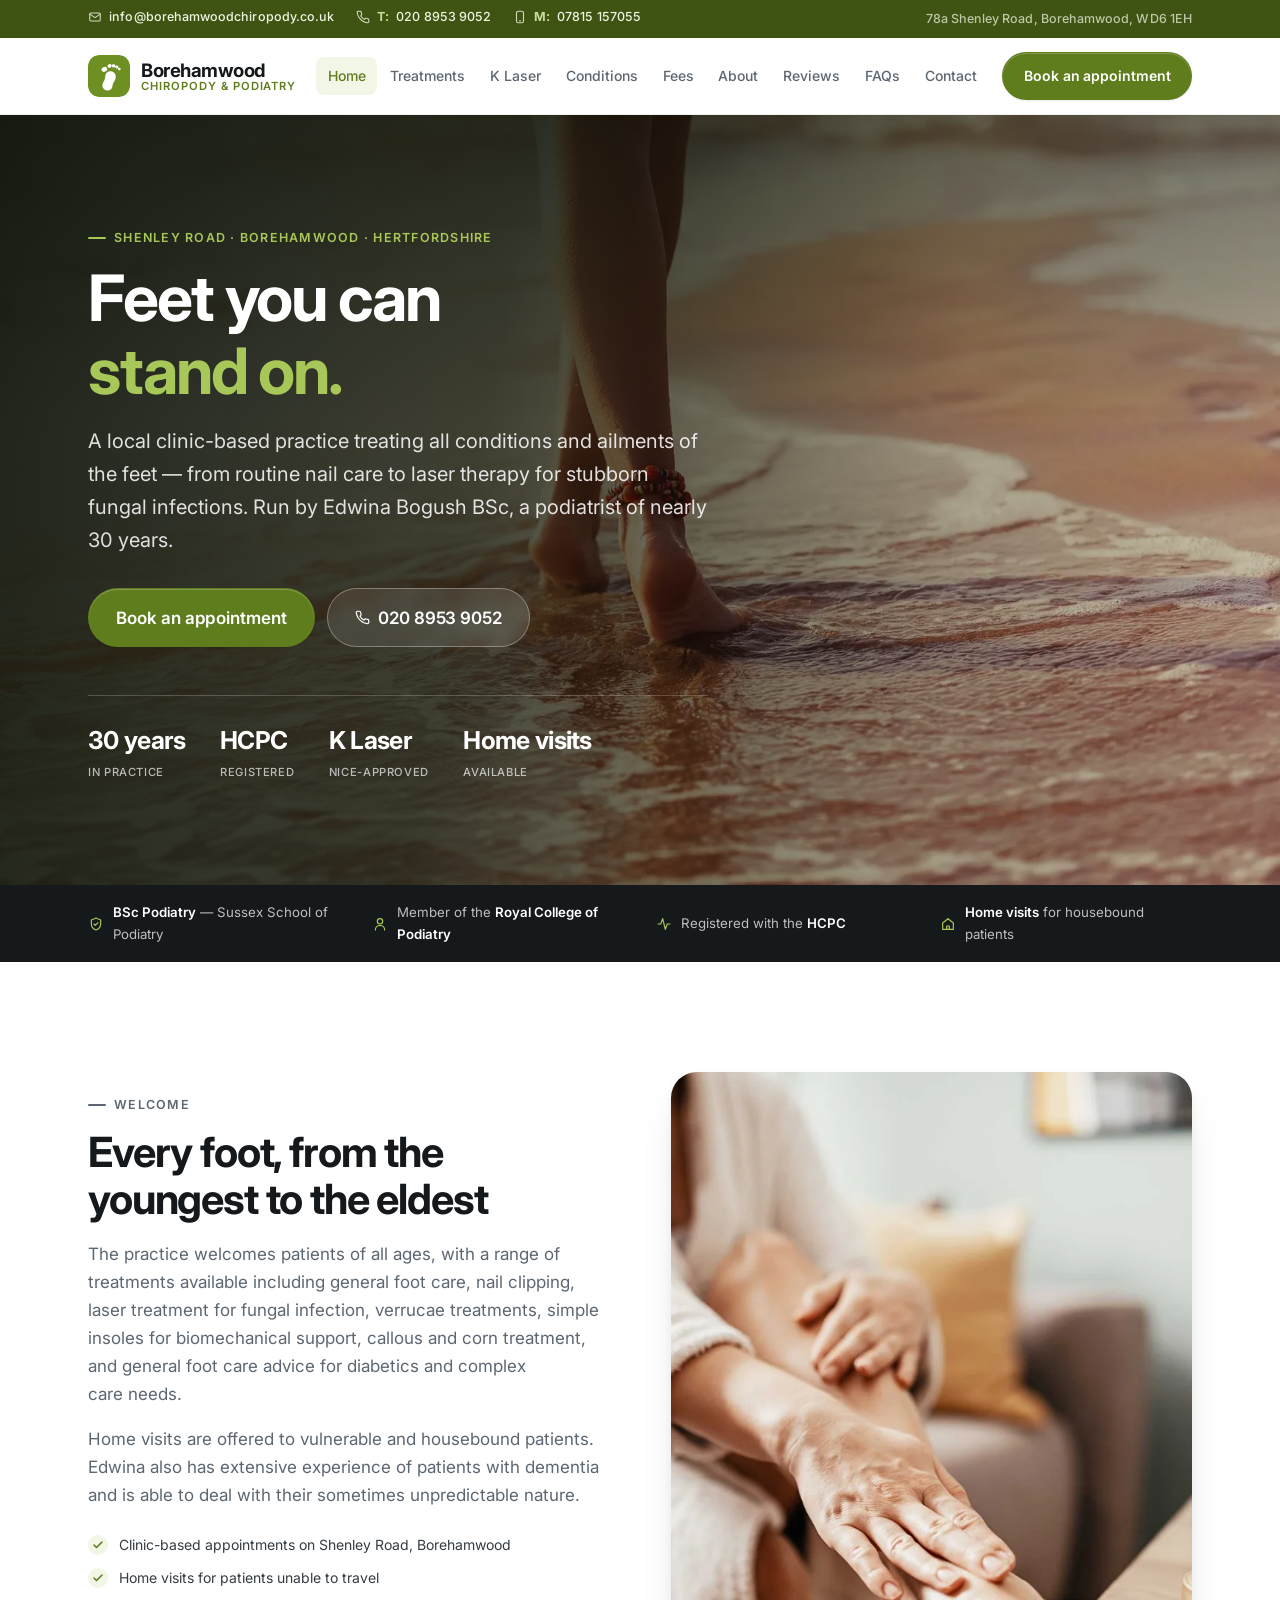
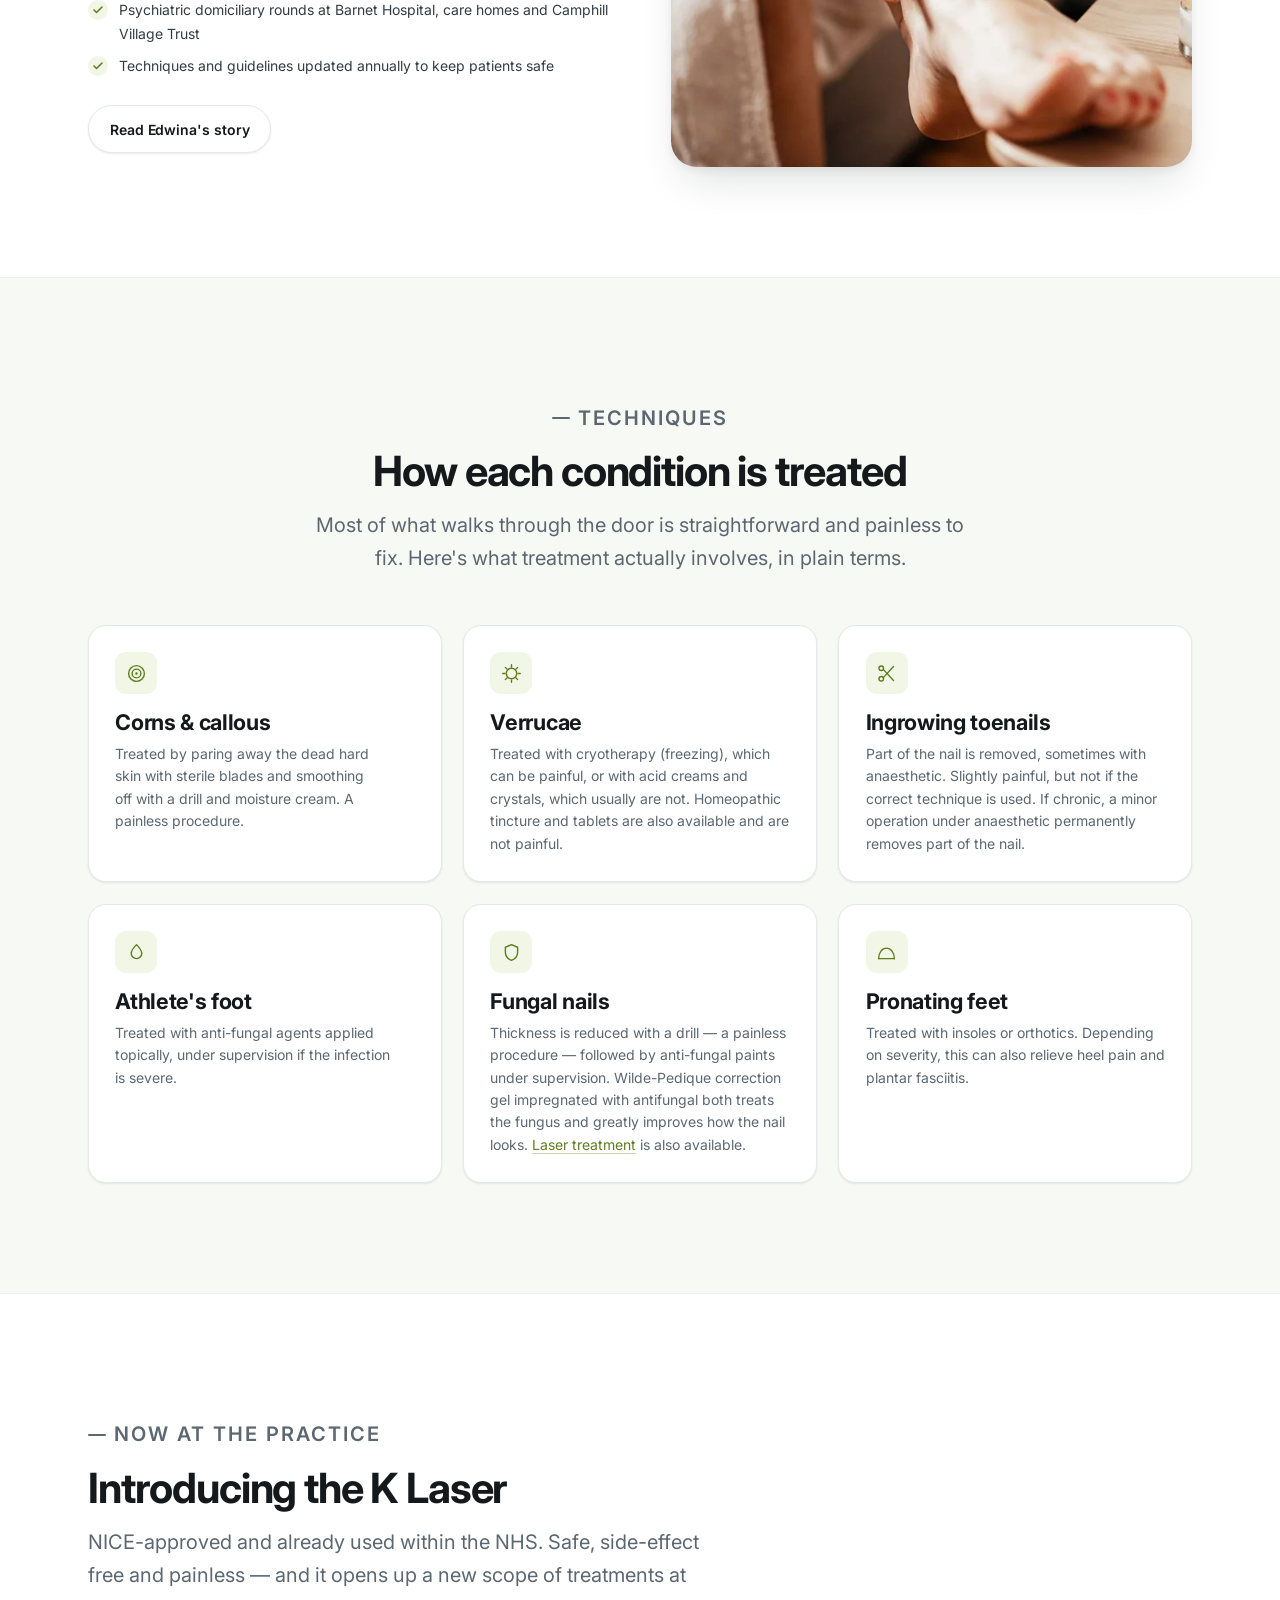
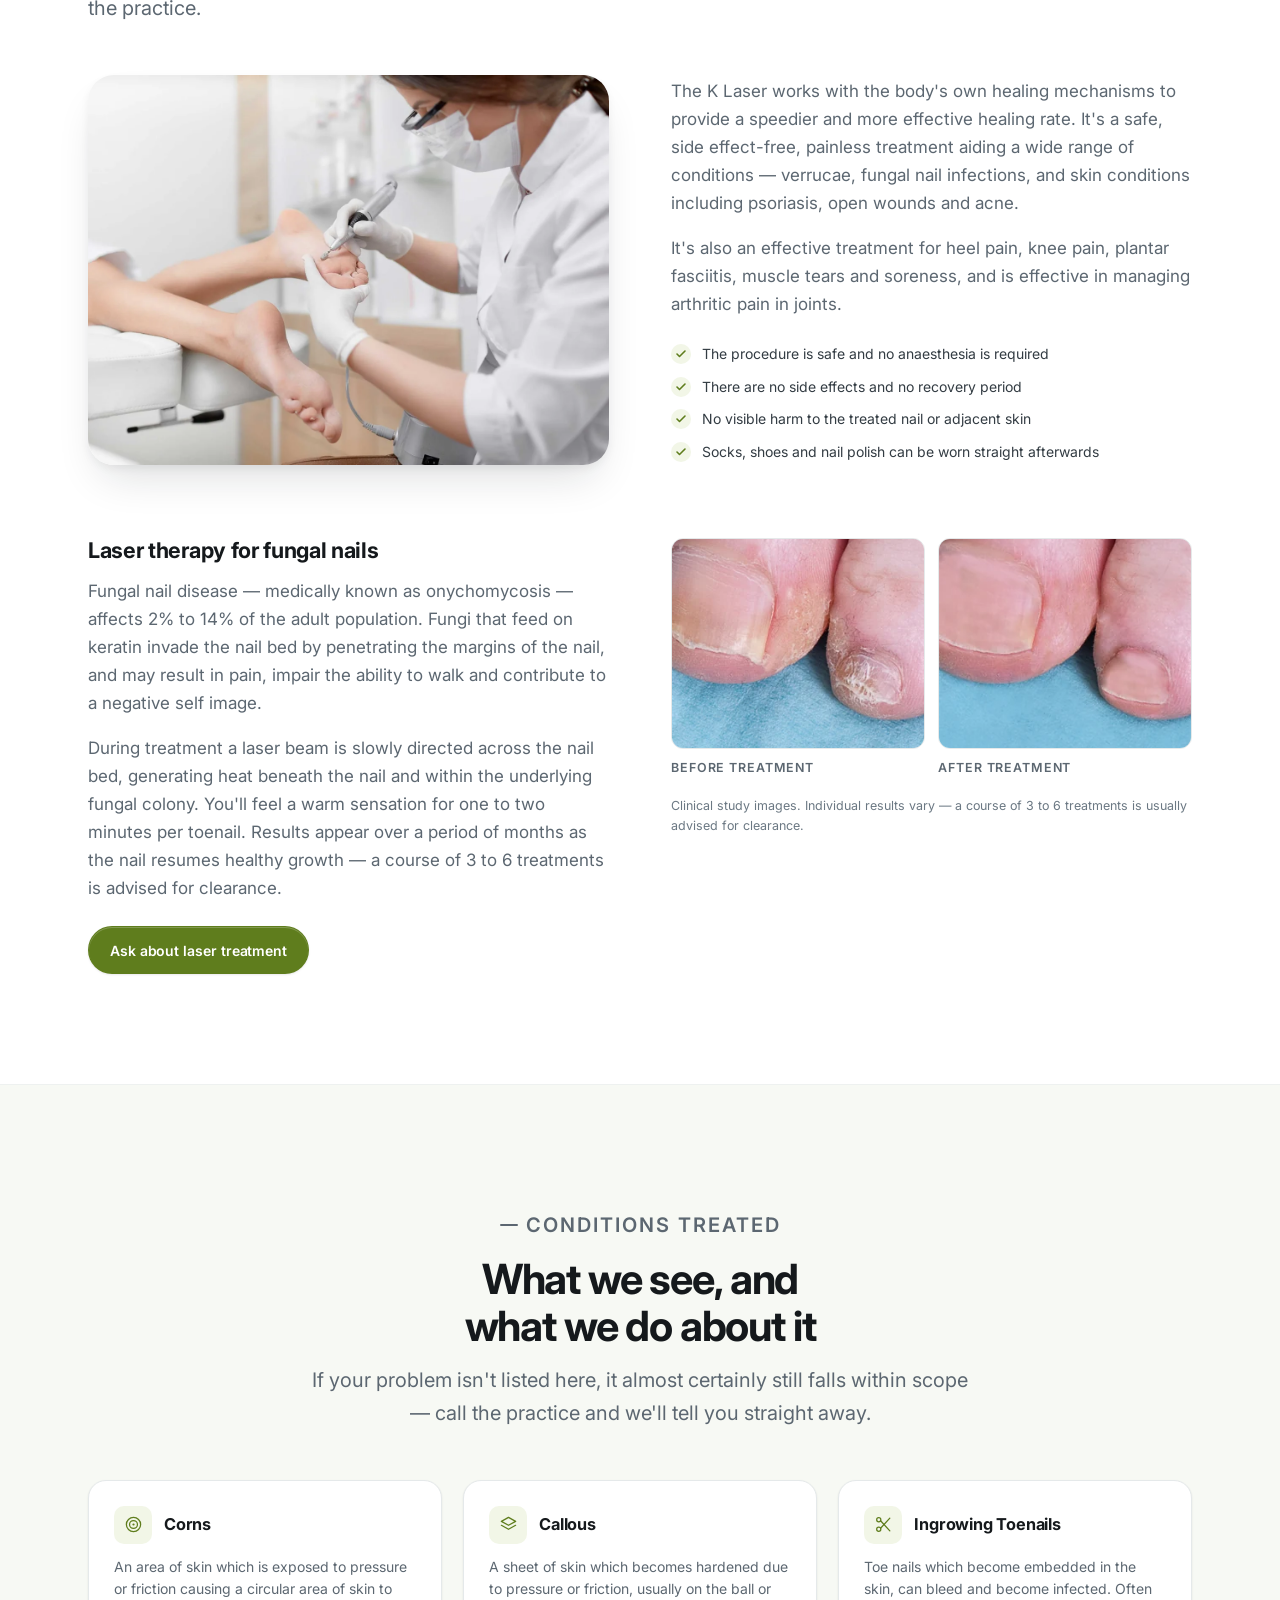
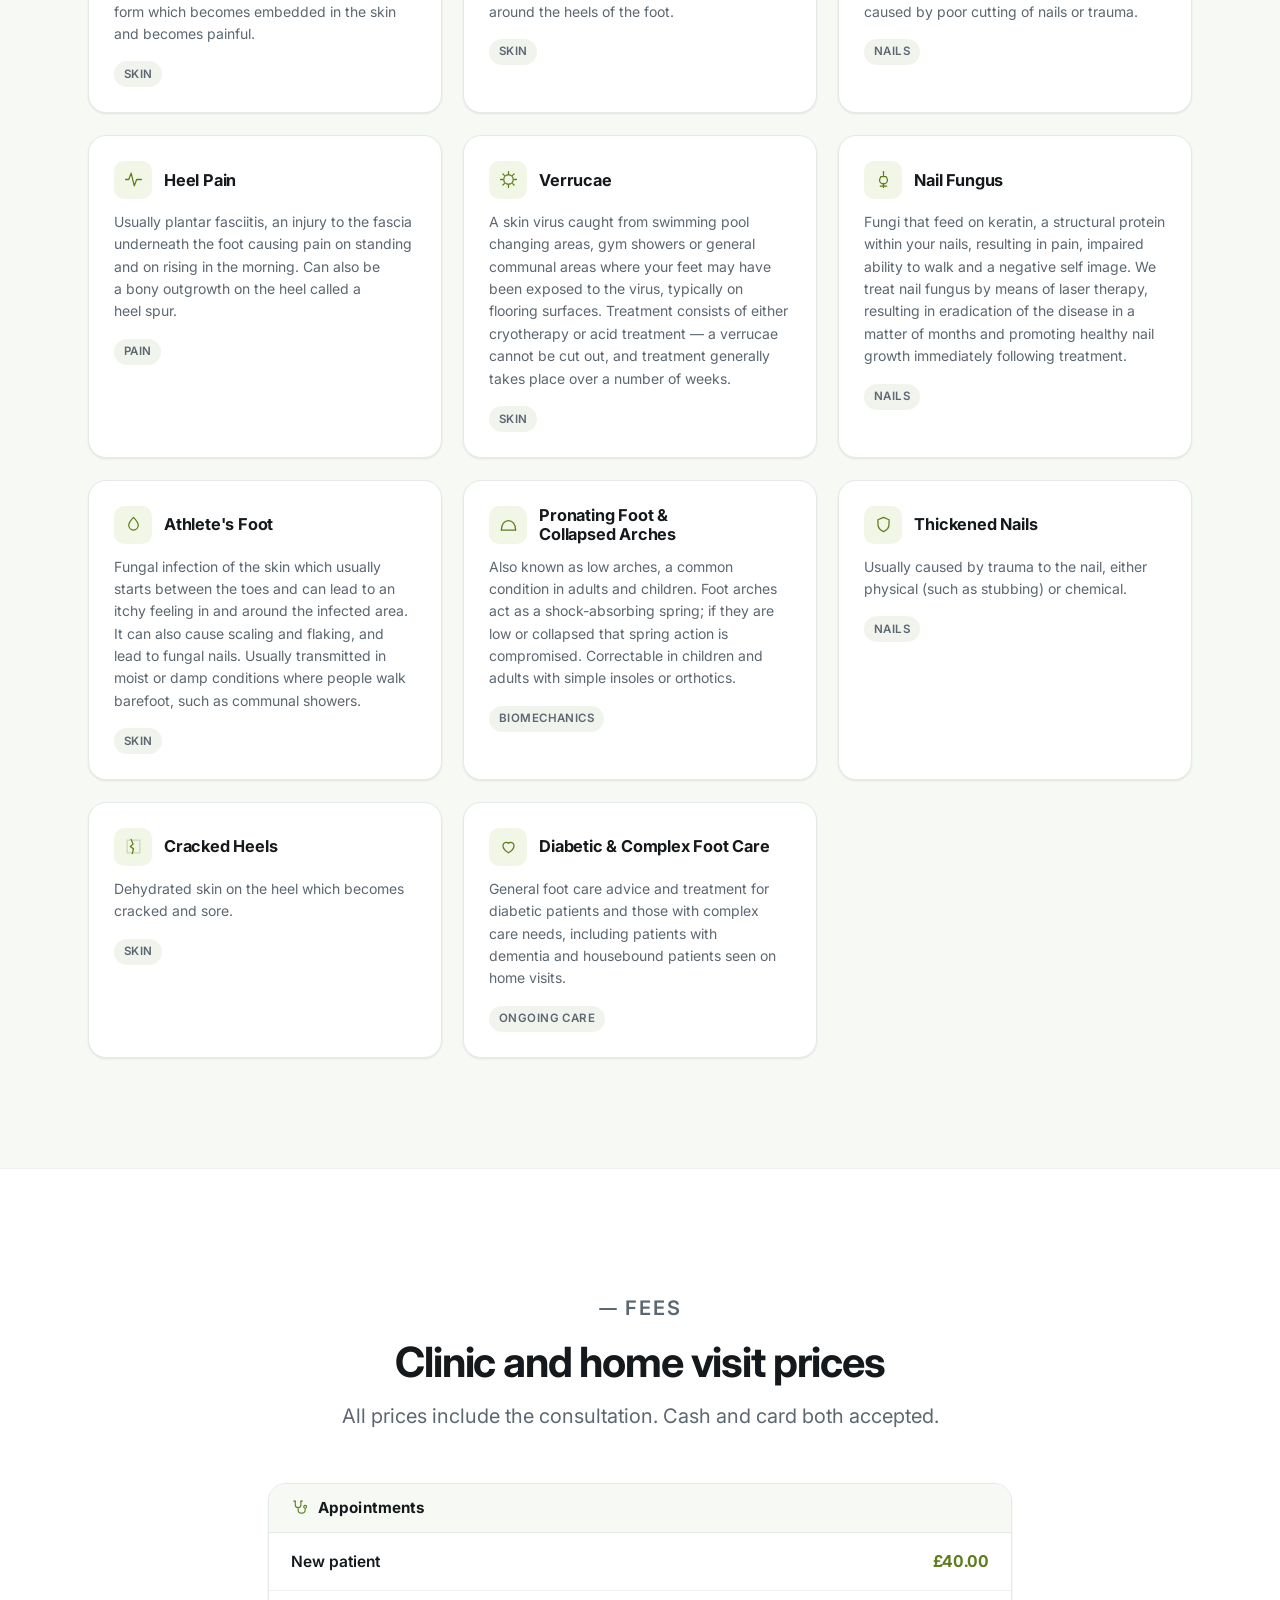
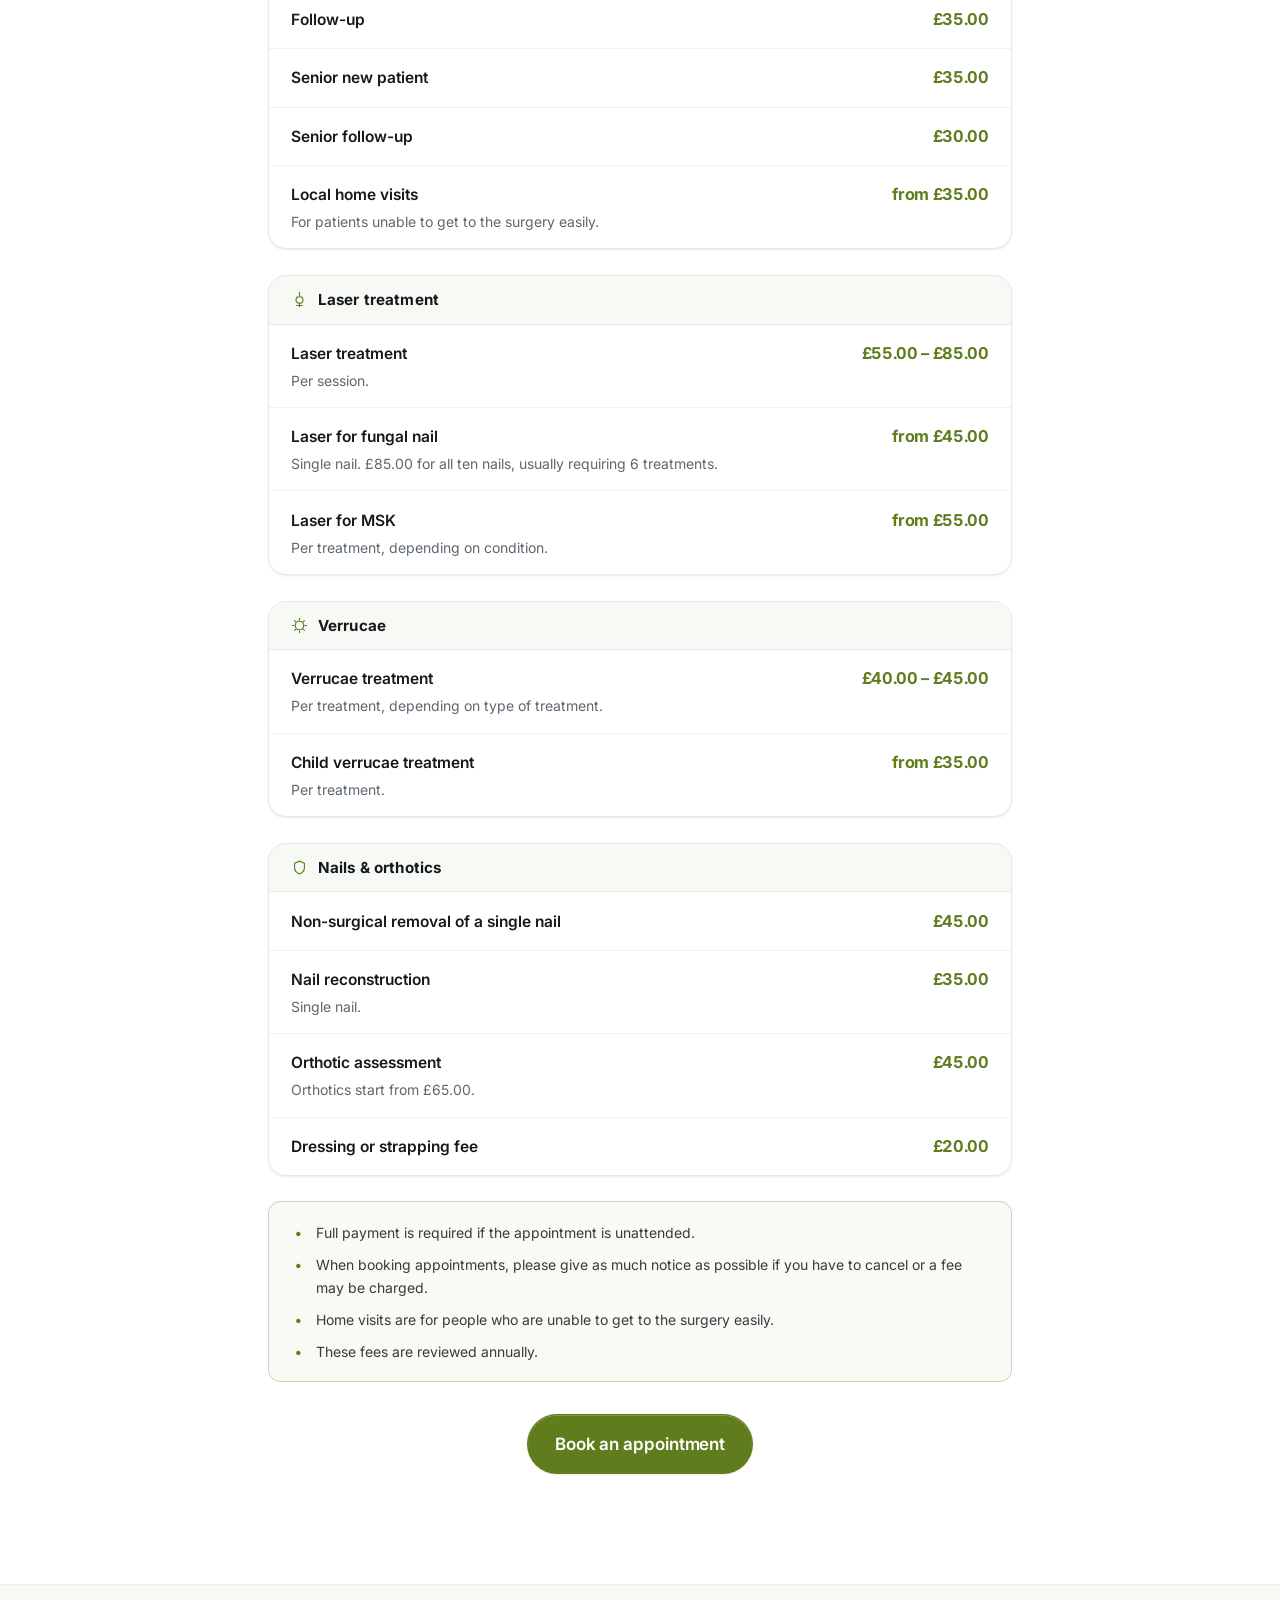
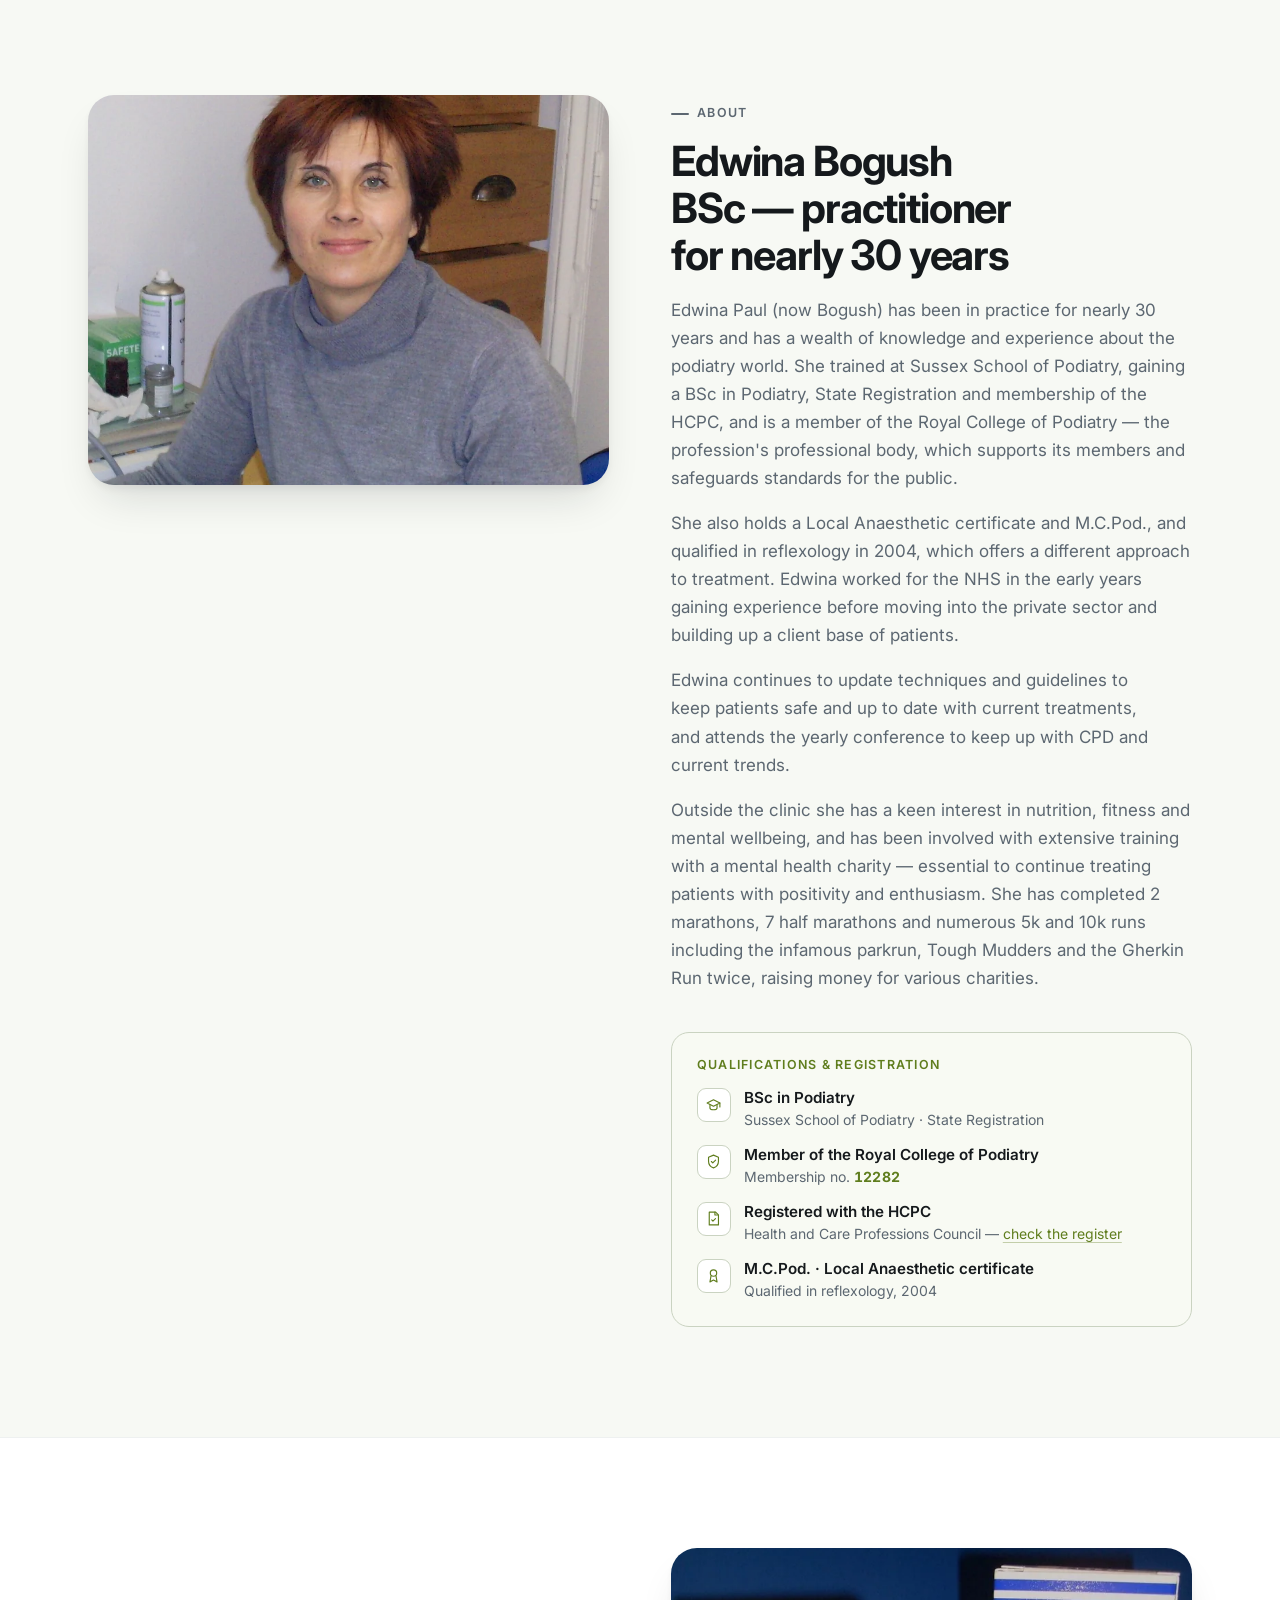
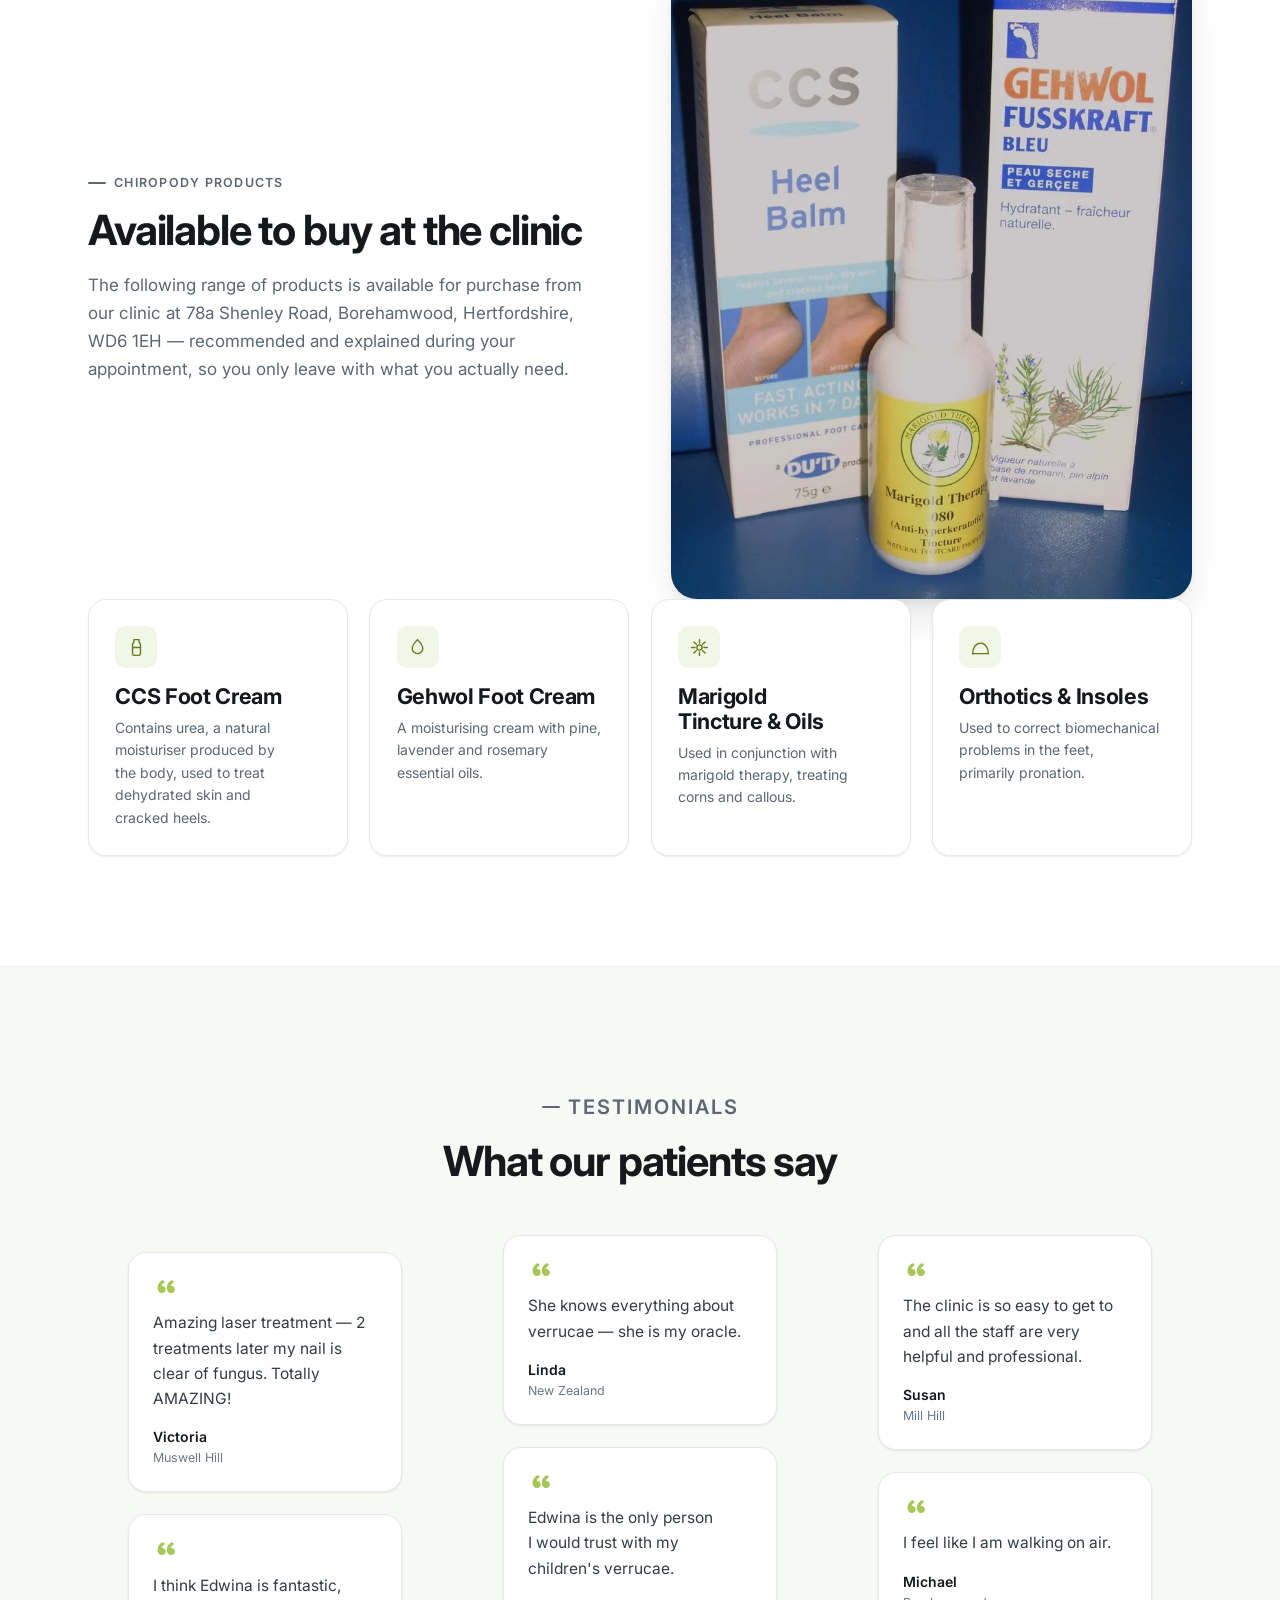
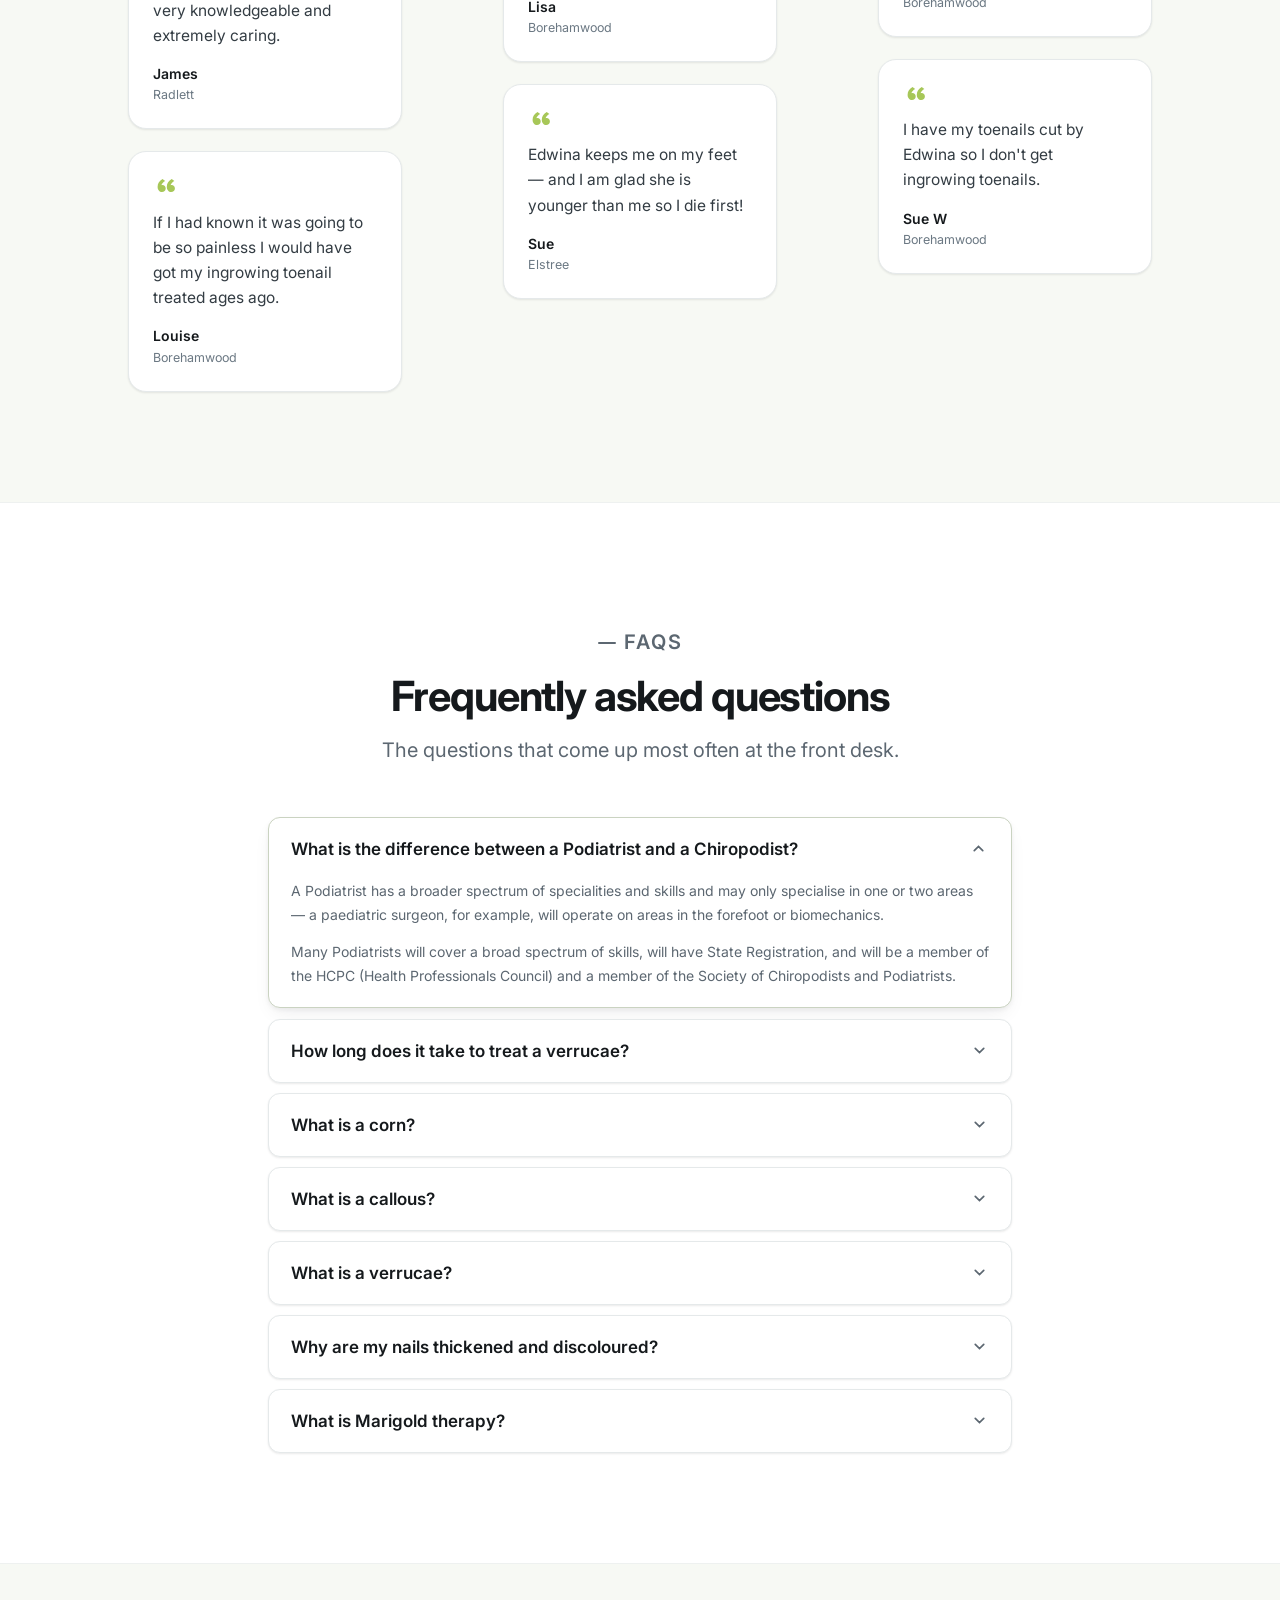
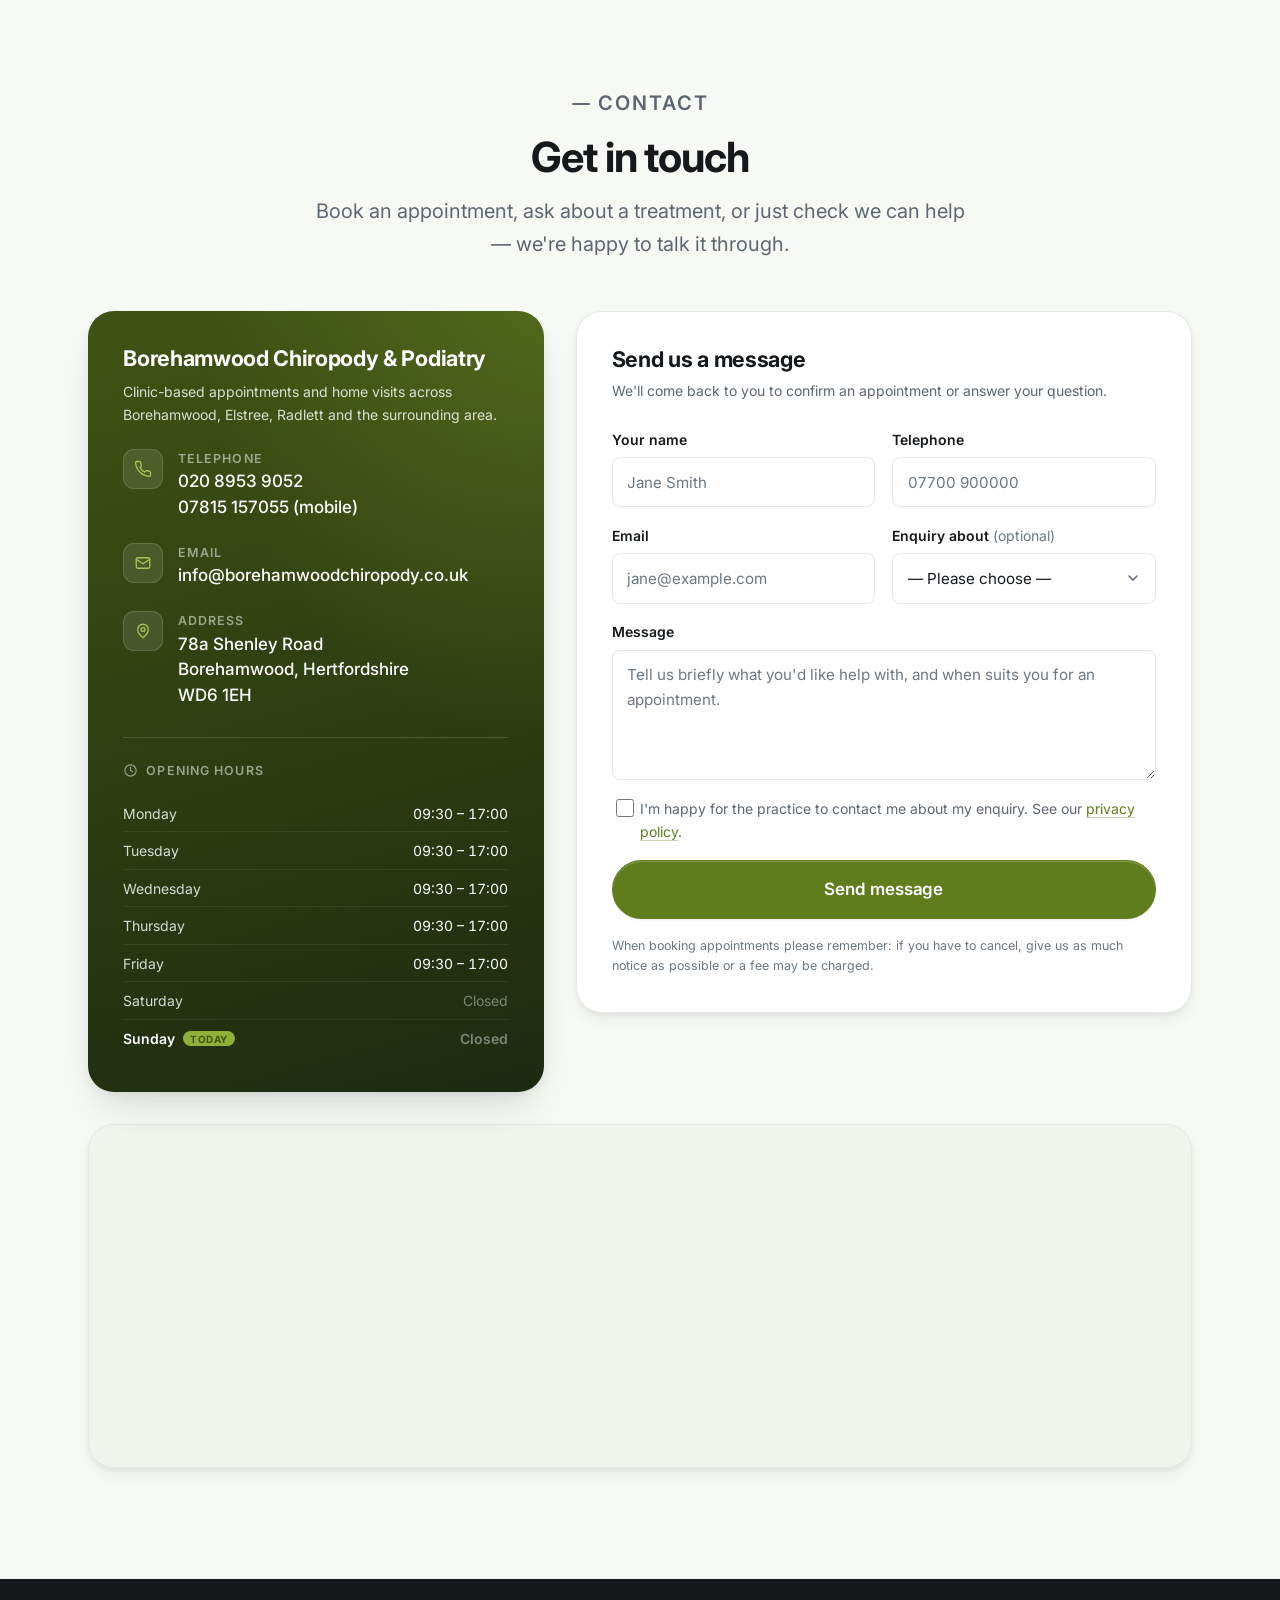
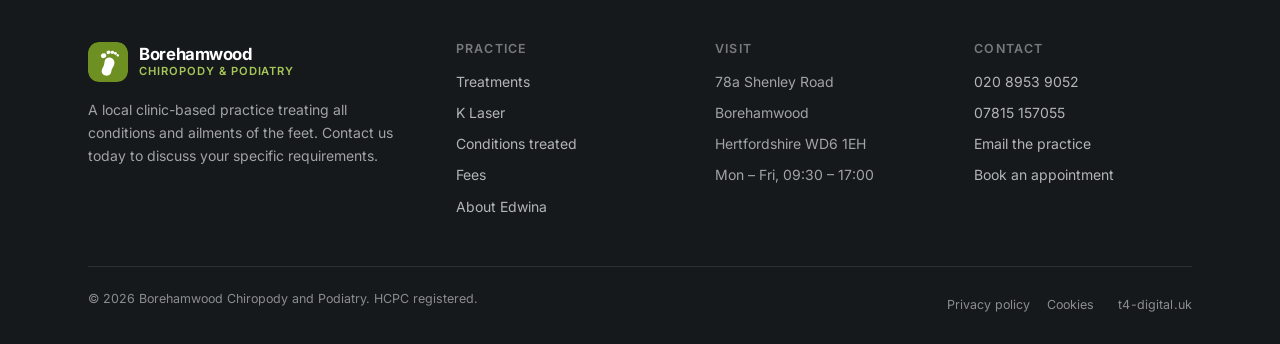
==== commit b1ea4456: "Add t4-digital.uk build credit to the footer Sits to the right of the Cookies link on index, privacy" ====
--- a/index.html
+++ b/index.html
@@ -427,7 +427,7 @@
           Edwina Paul (now Bogush) has been in practice for nearly 30 years and has a wealth of
           knowledge and experience about the podiatry world. She trained at Sussex School of
           Podiatry, gaining a BSc in Podiatry, State Registration and membership of the HCPC, and
-          is a member of the Royal College of Podiatry — podiatry's professional body, which
+          is a member of the Royal College of Podiatry — the profession's professional body, which
           supports its members and safeguards standards for the public.
         </p>
         <p>
@@ -487,7 +487,7 @@
                 <span class="cred-name">Registered with the HCPC</span>
                 <span class="cred-meta">
                   Health and Care Professions Council —
-                  <a href="https://www.hcpc-uk.org/check-the-register/professional-registration-detail/?query=CH11279&profession=CH" rel="noopener">CH11279</a>
+                  <a href="https://www.hcpc-uk.org/check-the-register/" rel="noopener">check the register</a>
                 </span>
               </span>
             </li>
@@ -828,10 +828,13 @@
 
     <div class="footer-bottom">
       <p>© <span id="year">2026</span> Borehamwood Chiropody and Podiatry. HCPC registered.</p>
-      <nav aria-label="Legal">
-        <a href="privacy.html">Privacy policy</a>
-        <a href="cookies.html">Cookies</a>
-      </nav>
+      <div class="footer-bottom-end">
+        <nav aria-label="Legal">
+          <a href="privacy.html">Privacy policy</a>
+          <a href="cookies.html">Cookies</a>
+        </nav>
+        <a class="footer-credit" href="https://t4-digital.uk" target="_blank" rel="noopener">t4-digital.uk</a>
+      </div>
     </div>
   </div>
 </footer>
--- a/assets/css/style.css
+++ b/assets/css/style.css
@@ -1084,11 +1084,39 @@
   padding-block: 1.4rem;
   border-top: 1px solid rgb(255 255 255 / 0.1);
   font-size: var(--fs-xs);
-  color: rgb(255 255 255 / 0.45);
+  /* 0.5 alpha over --ink is 5.24:1. The previous 0.45 measured 4.46:1 — just
+     under AA — so this row was the one place the site missed the standard. */
+  color: rgb(255 255 255 / 0.5);
 }
 .footer-bottom nav { display: flex; flex-wrap: wrap; gap: 1.1rem; }
 .footer-bottom a { color: inherit; text-decoration: none; }
 .footer-bottom a:hover { color: #fff; }
+
+/* Legal links and the build credit, grouped so they sit together on the right */
+.footer-bottom-end {
+  display: flex;
+  flex-wrap: wrap;
+  align-items: center;
+  gap: 0.6rem 1.5rem;
+}
+
+/* Build credit. Deliberately NOT dimmed below the surrounding text: on this
+   footer, white below ~0.92 alpha drops under 4.5:1, so any further fade would
+   make it the one element on the site that fails AA. It reads as secondary
+   through position (last, far right), size and the absence of an underline. */
+.footer-credit {
+  color: inherit;
+  text-decoration: none;
+  letter-spacing: 0.01em;
+  transition: color 0.16s var(--ease);
+}
+.footer-credit:hover,
+.footer-credit:focus-visible { color: #fff; }
+
+@media (max-width: 640px) {
+  .footer-bottom { justify-content: flex-start; }
+  .footer-bottom-end { width: 100%; justify-content: space-between; }
+}
 
 /* --------------------------------------------------------- LOADING / EMPTY */
 .state {
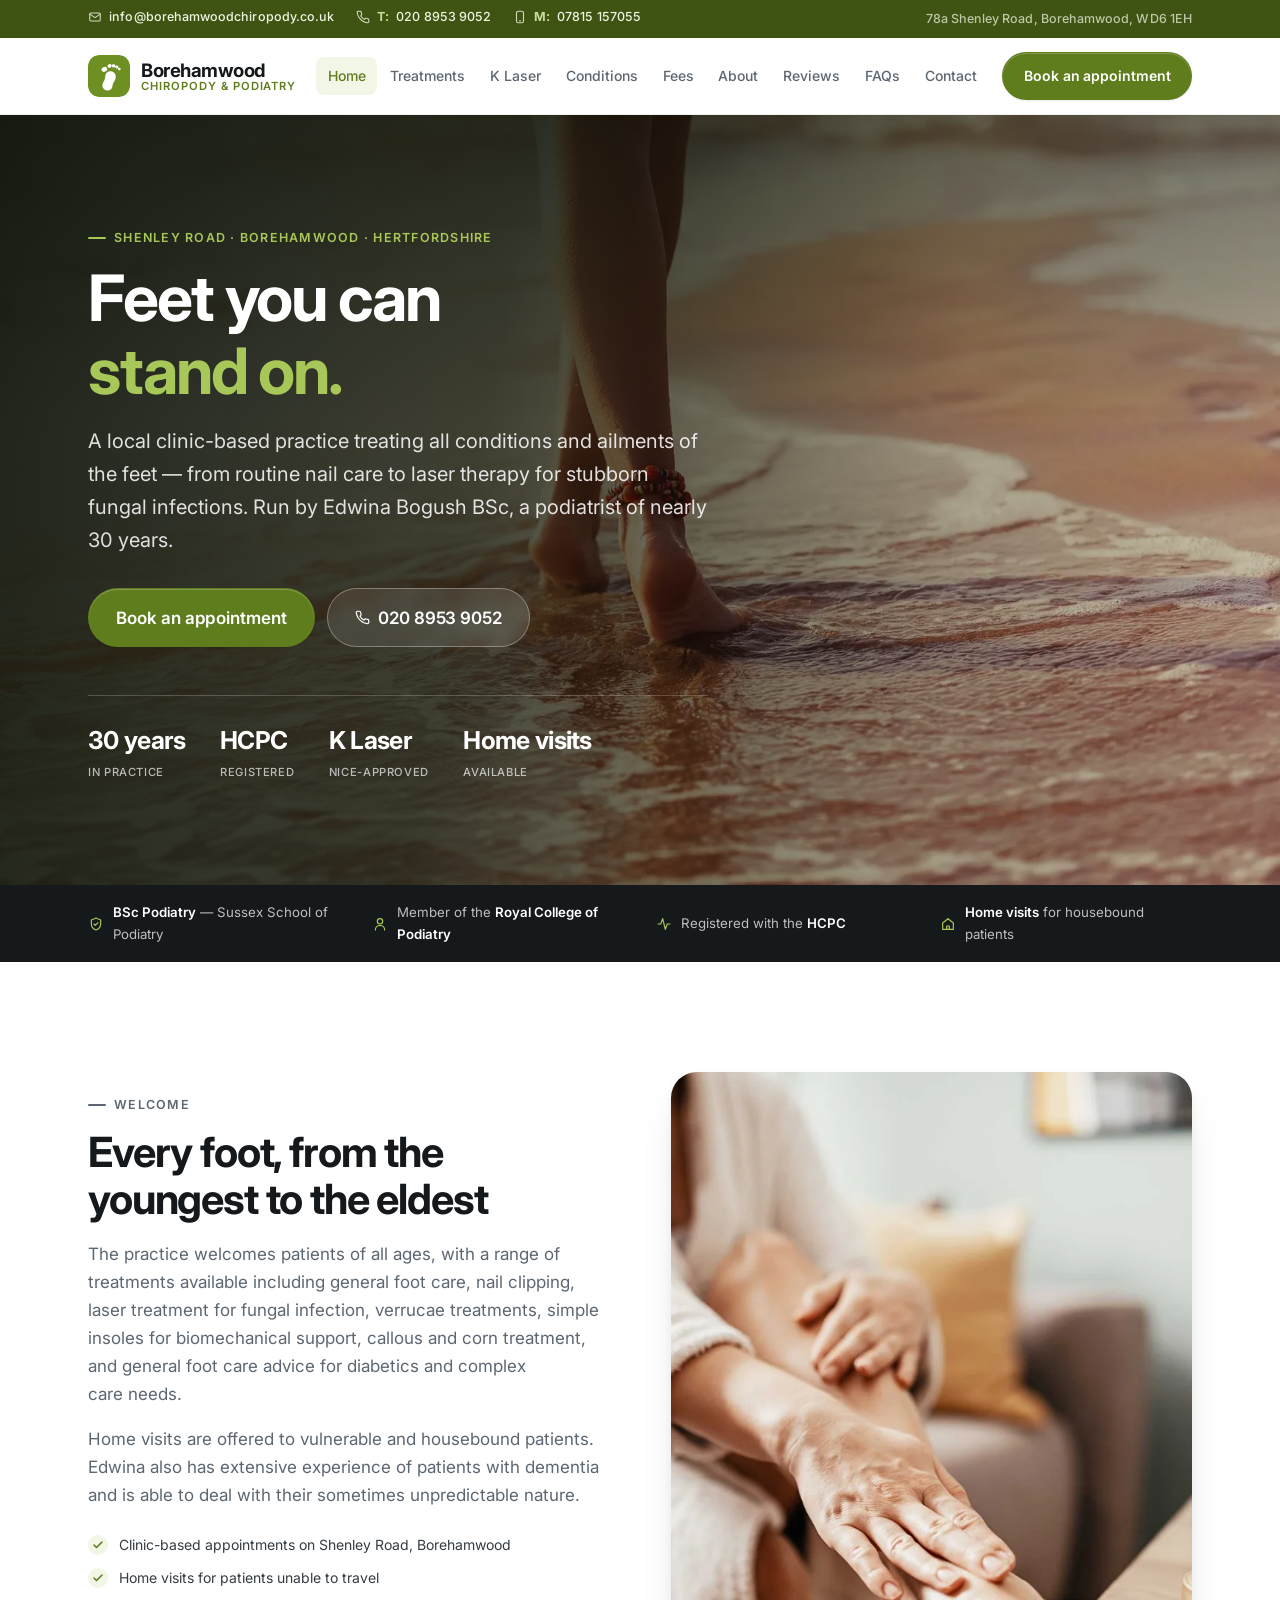
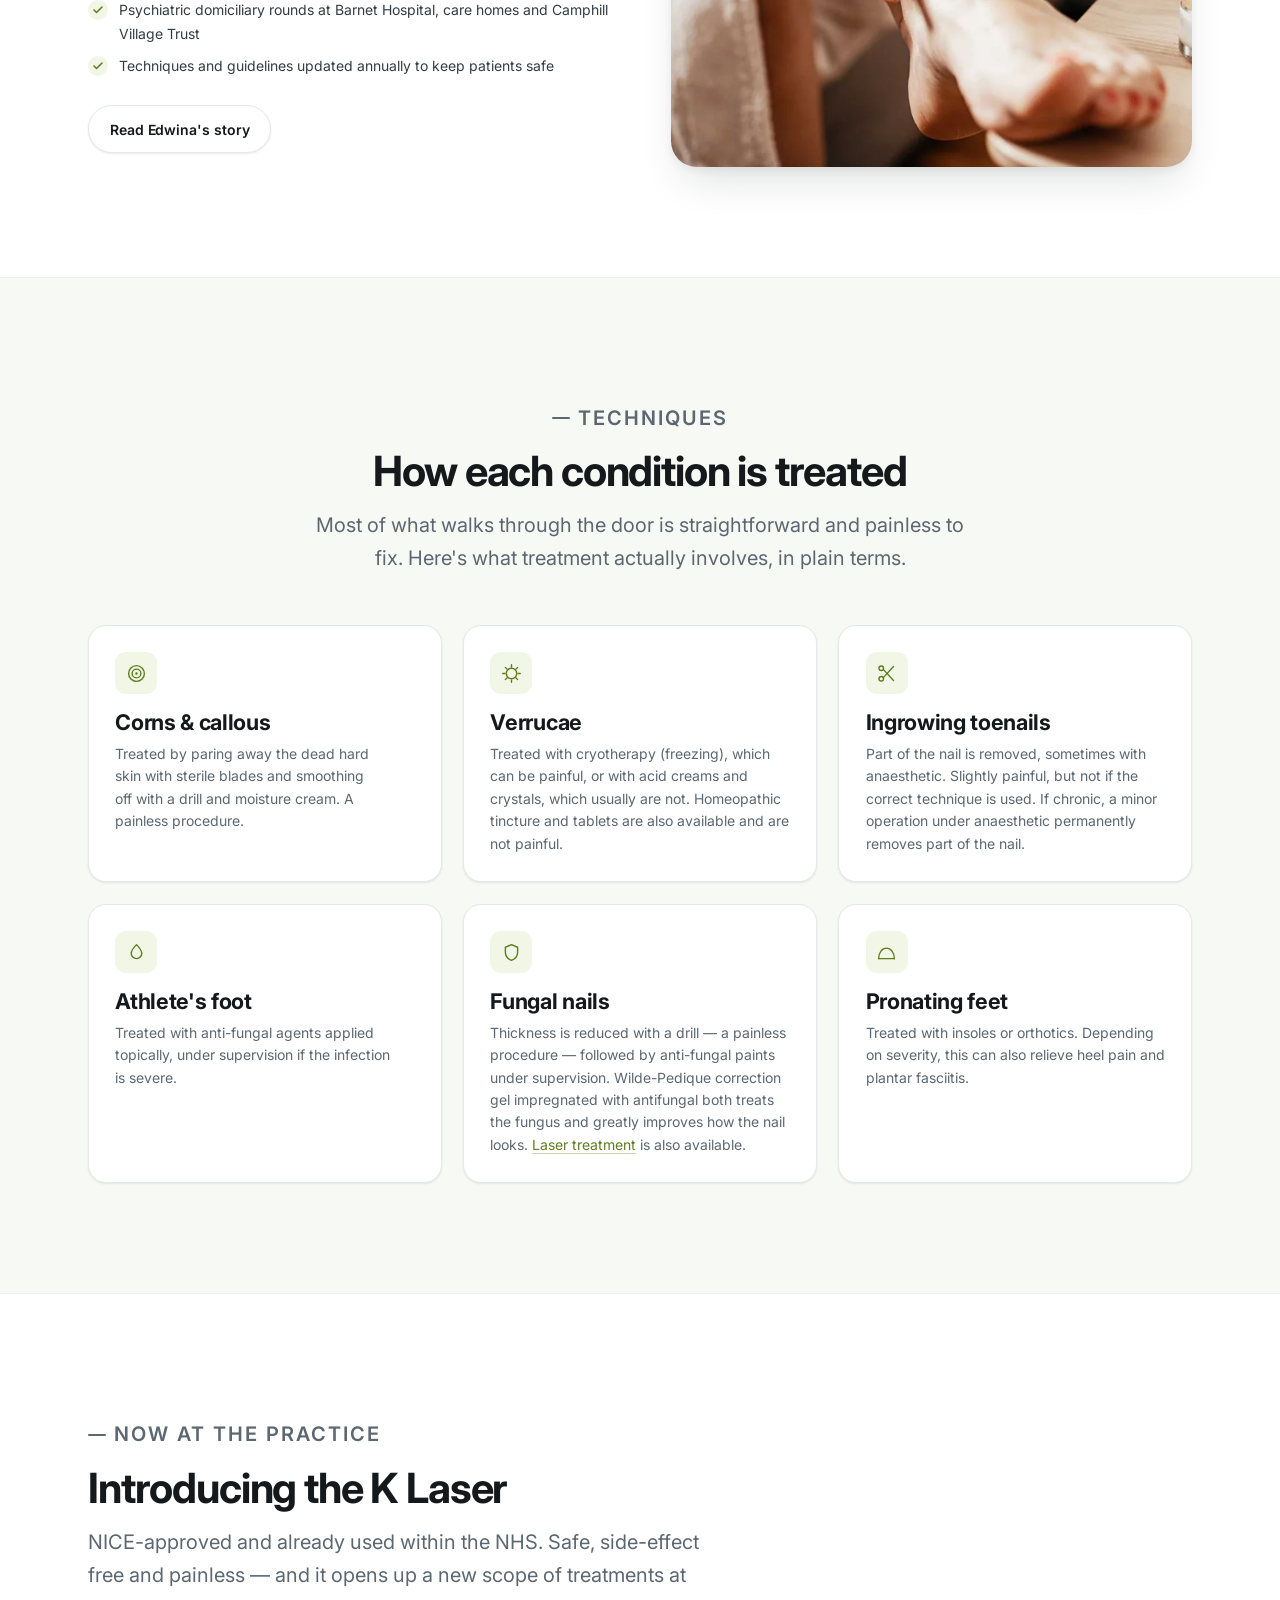
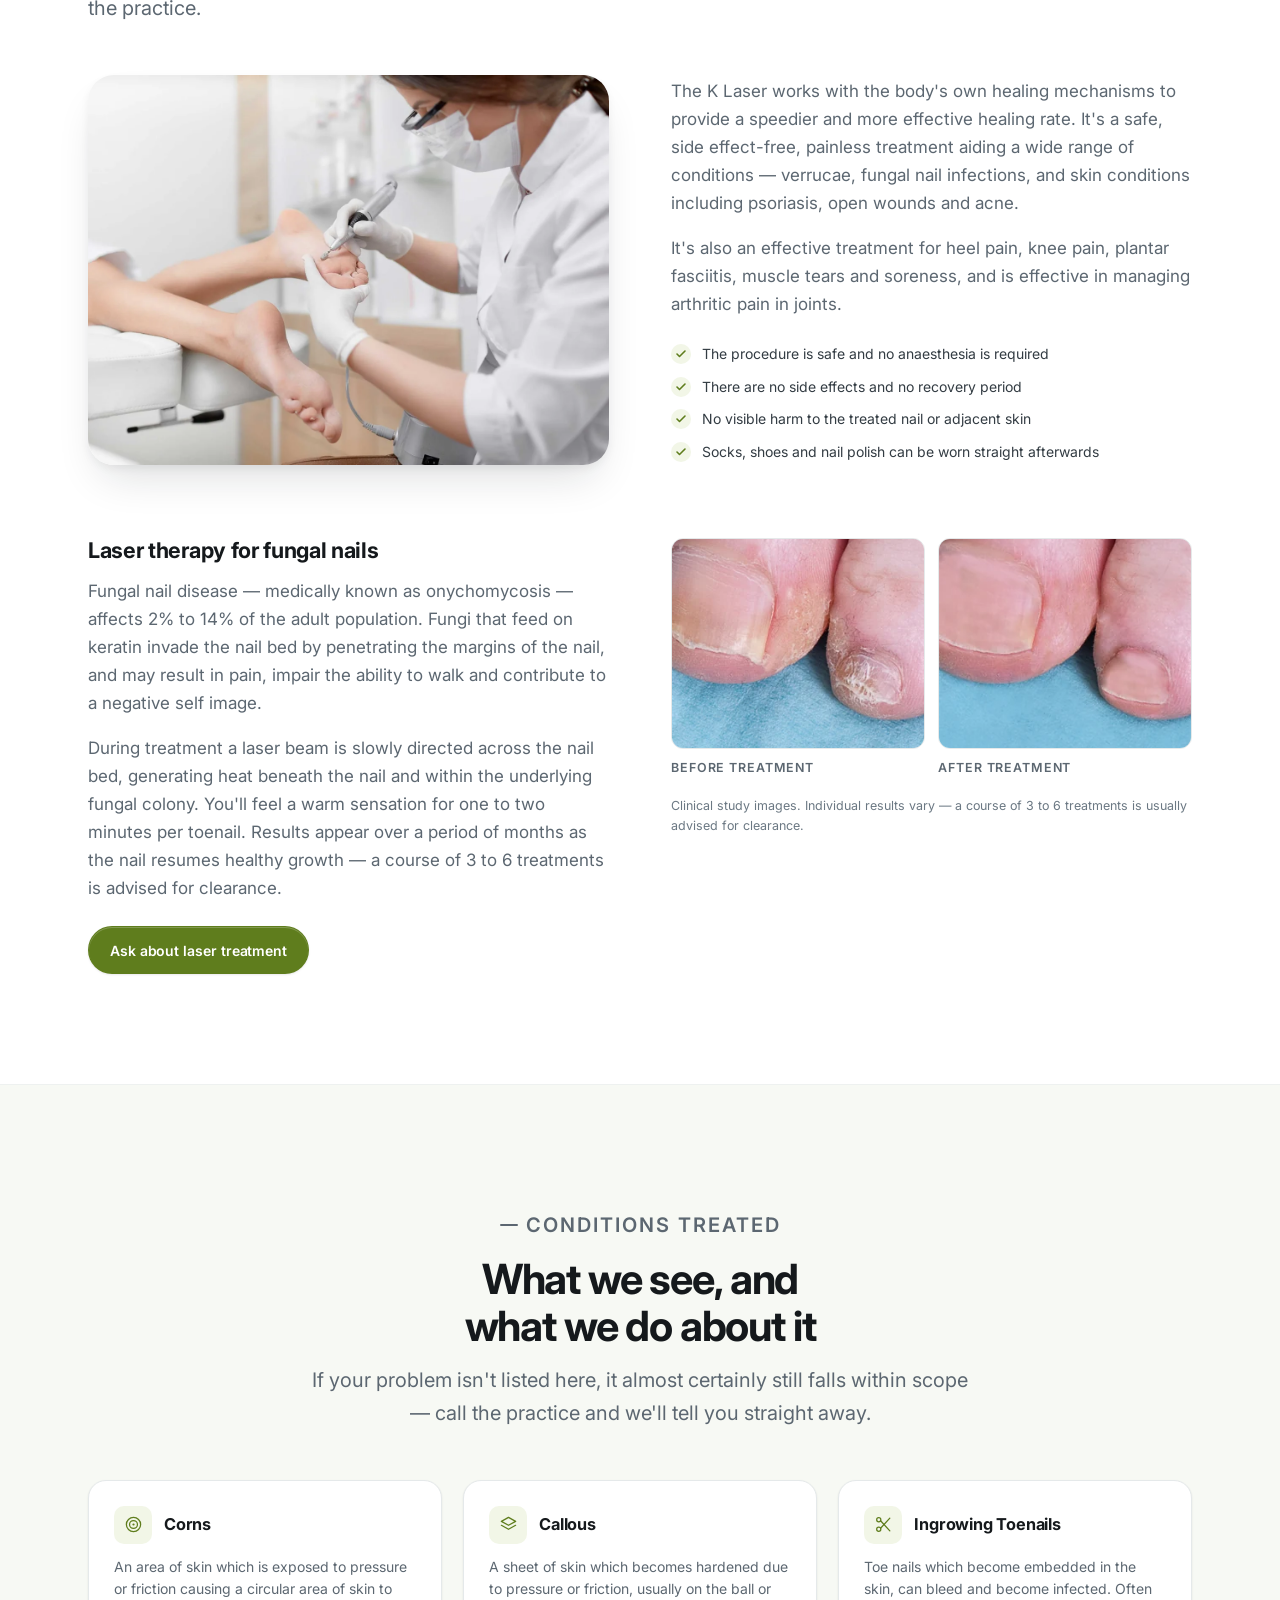
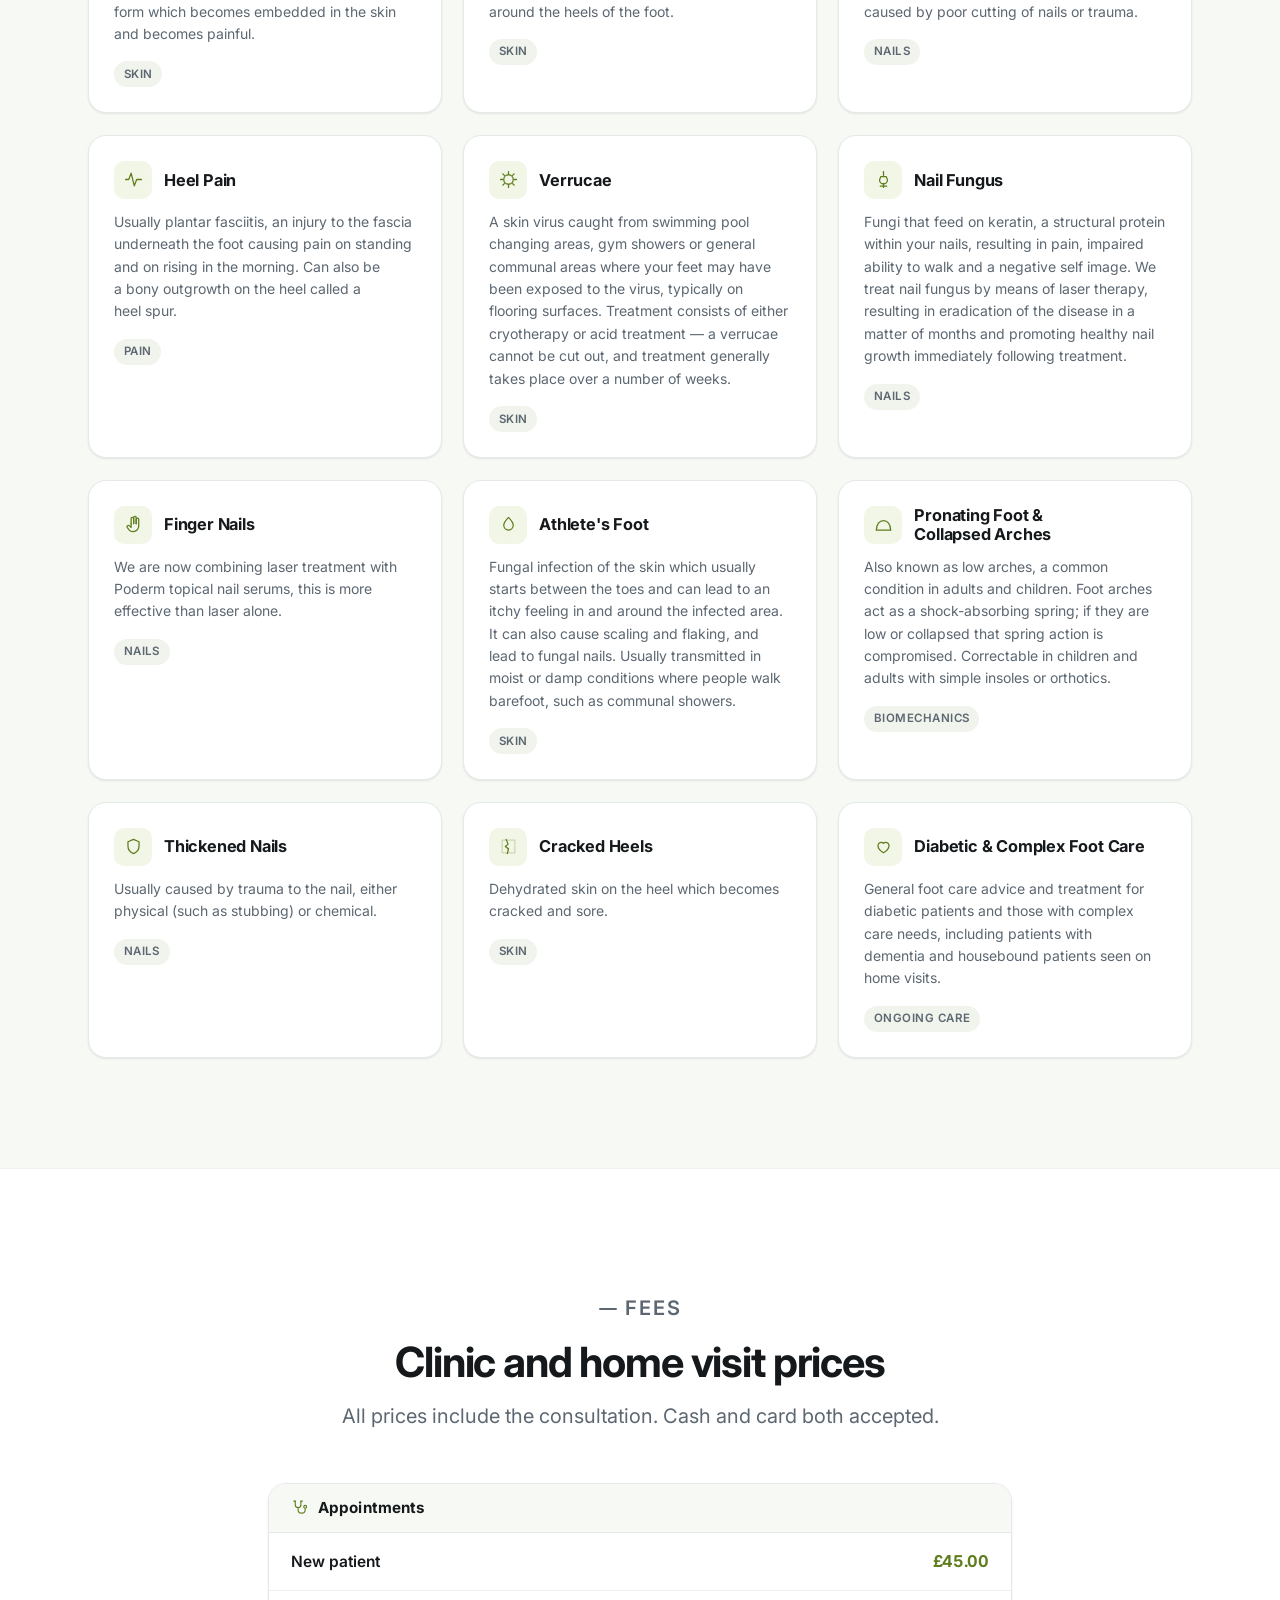
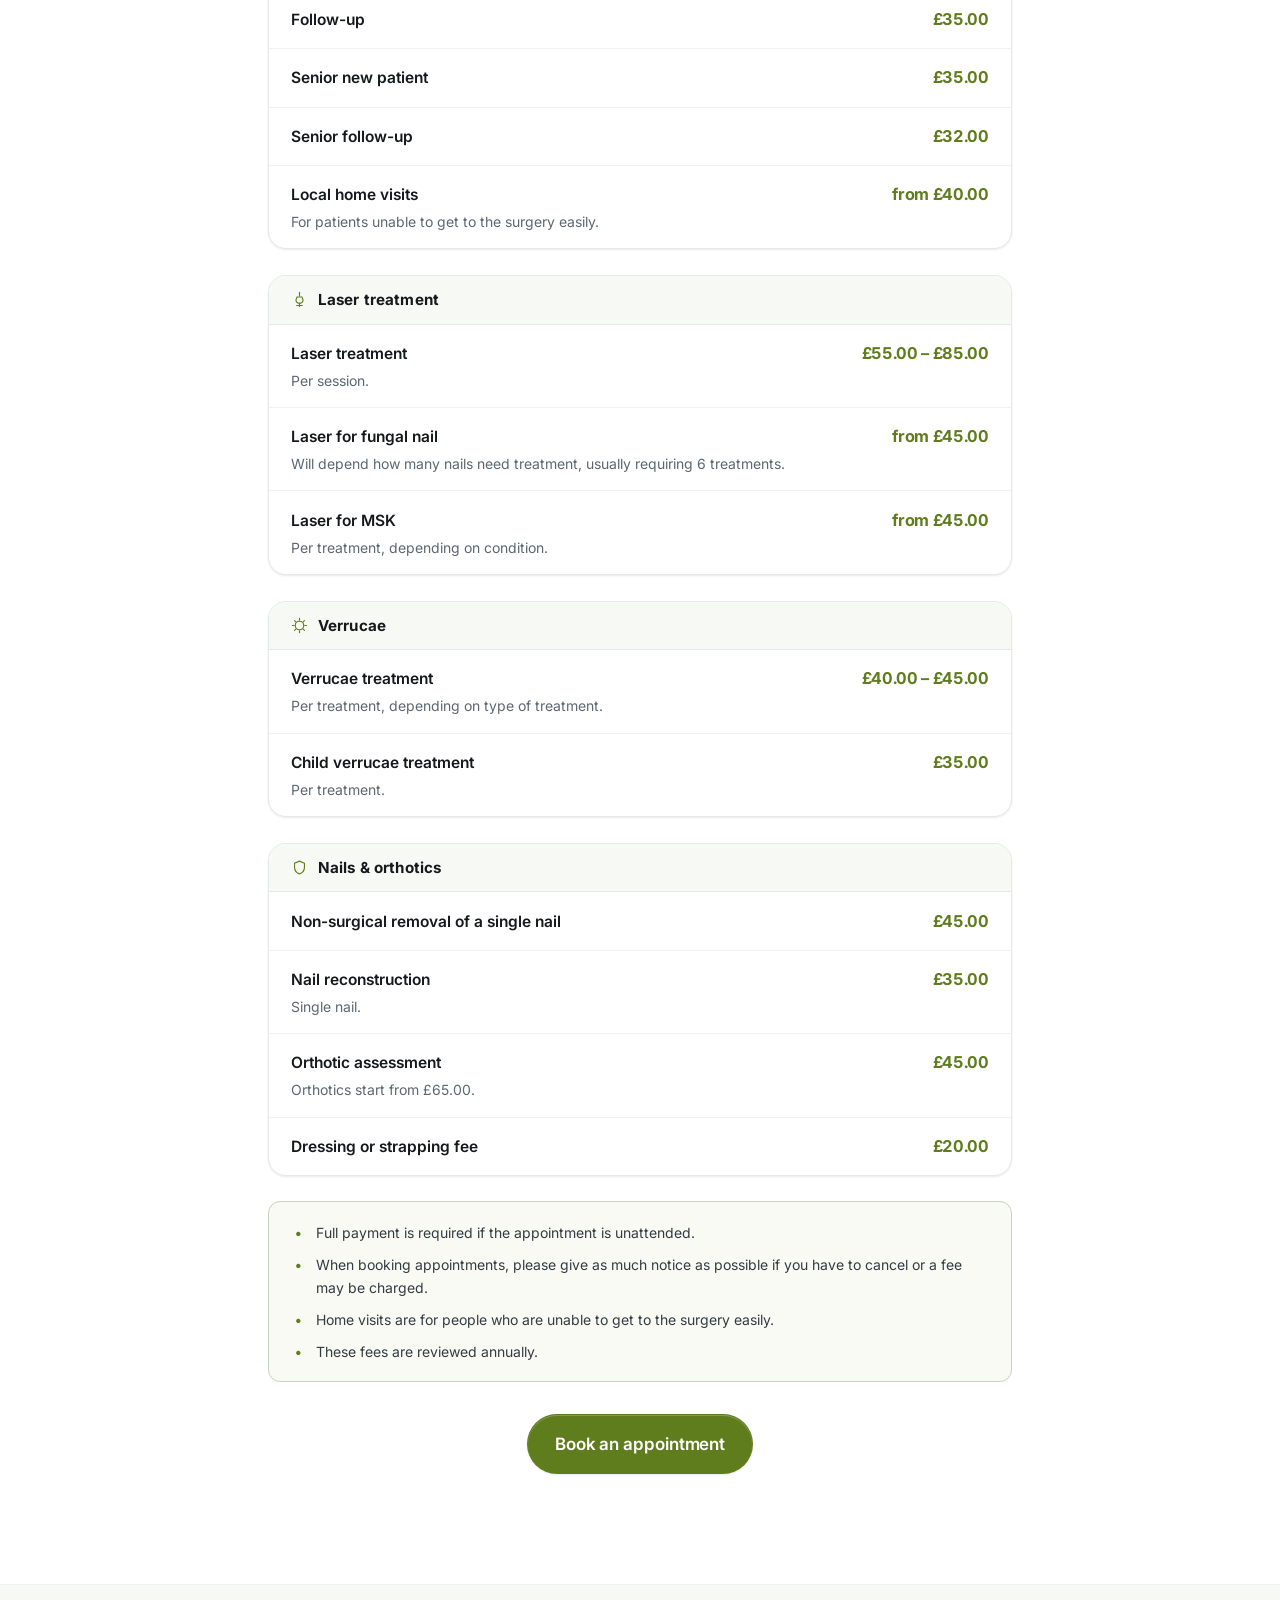
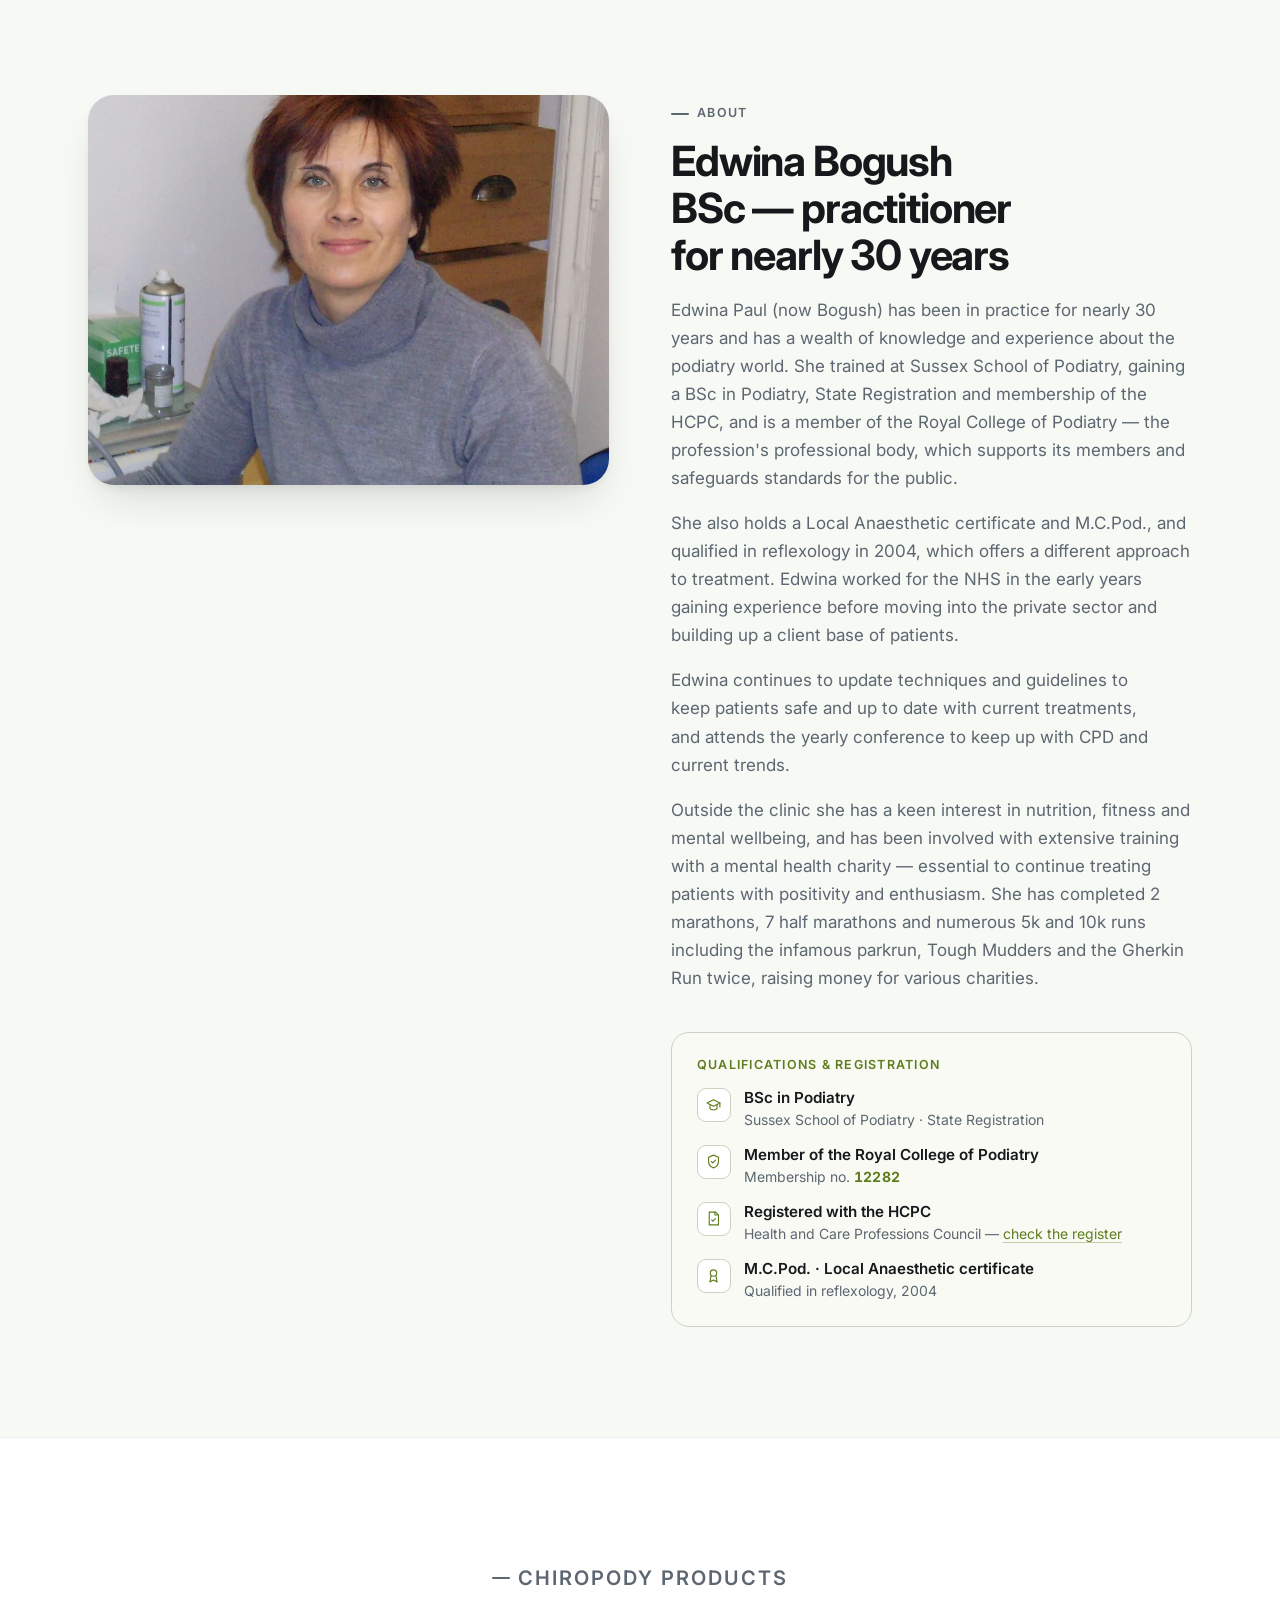
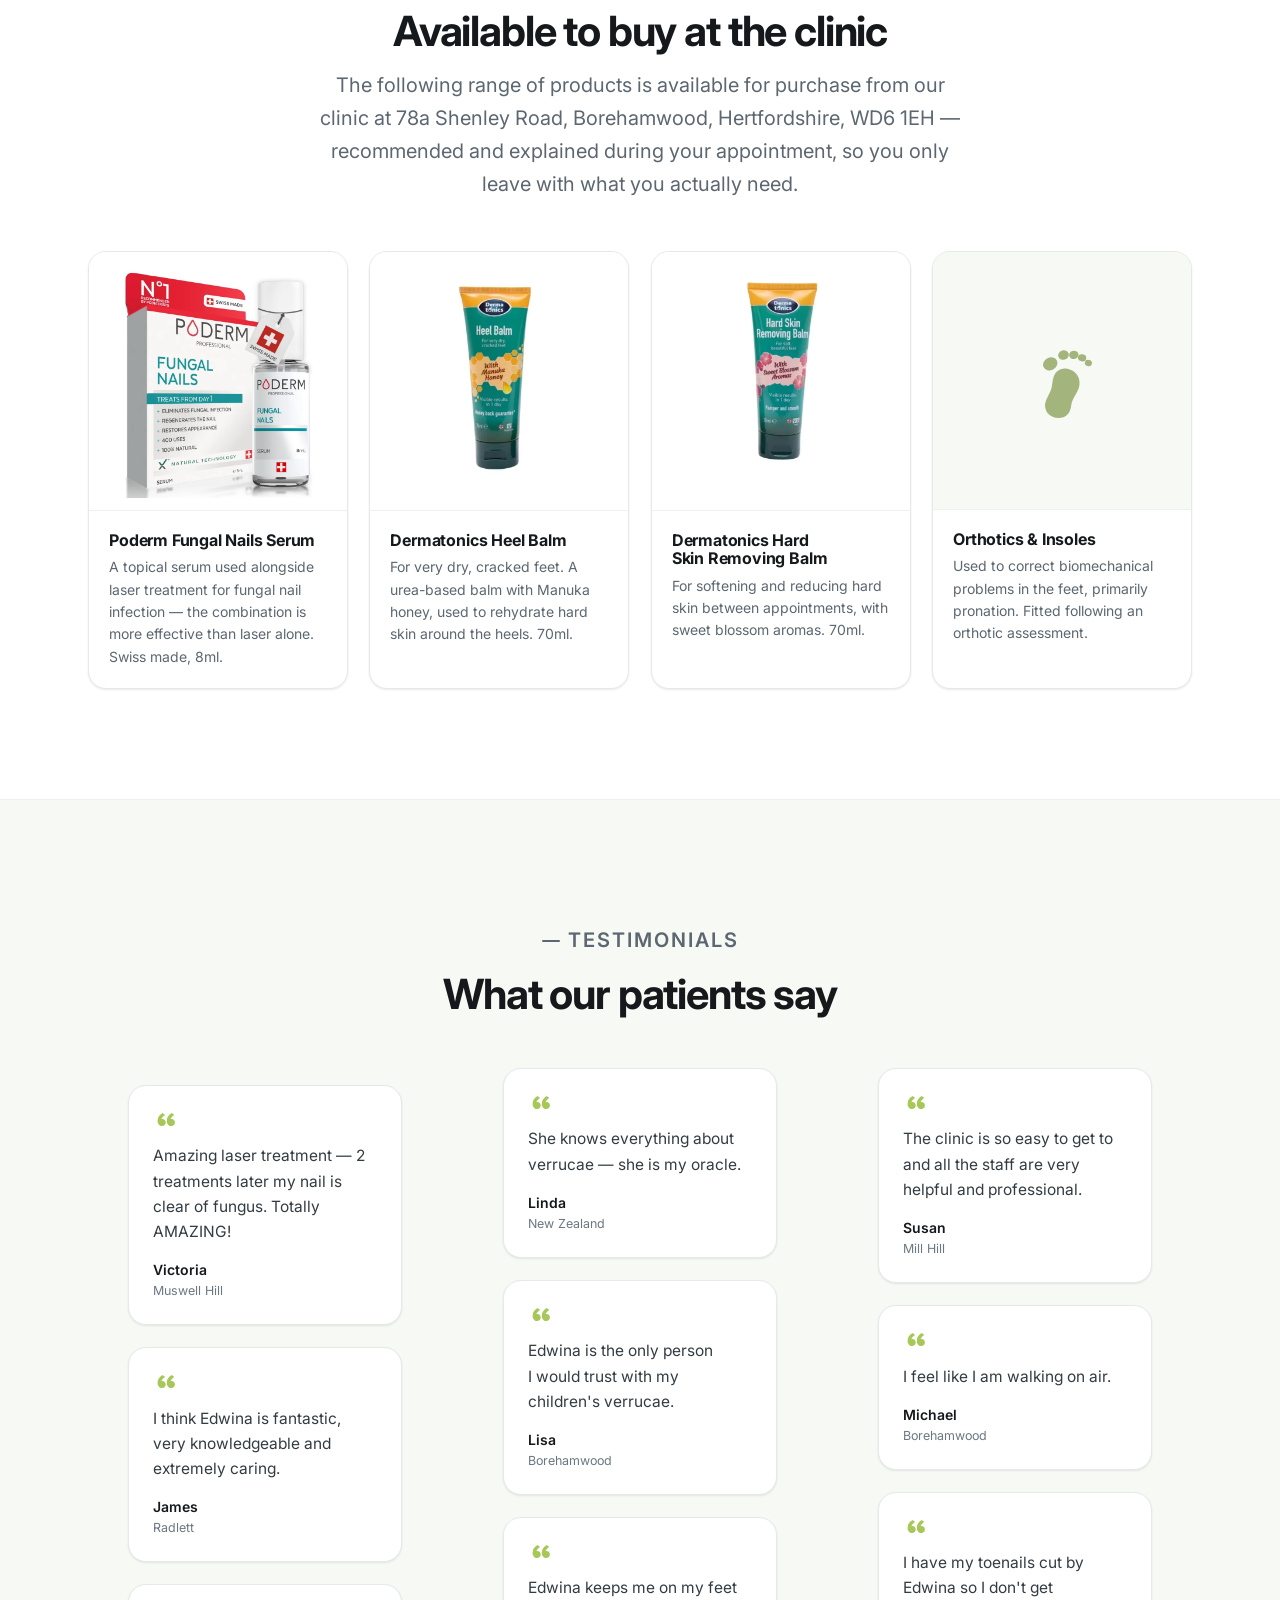
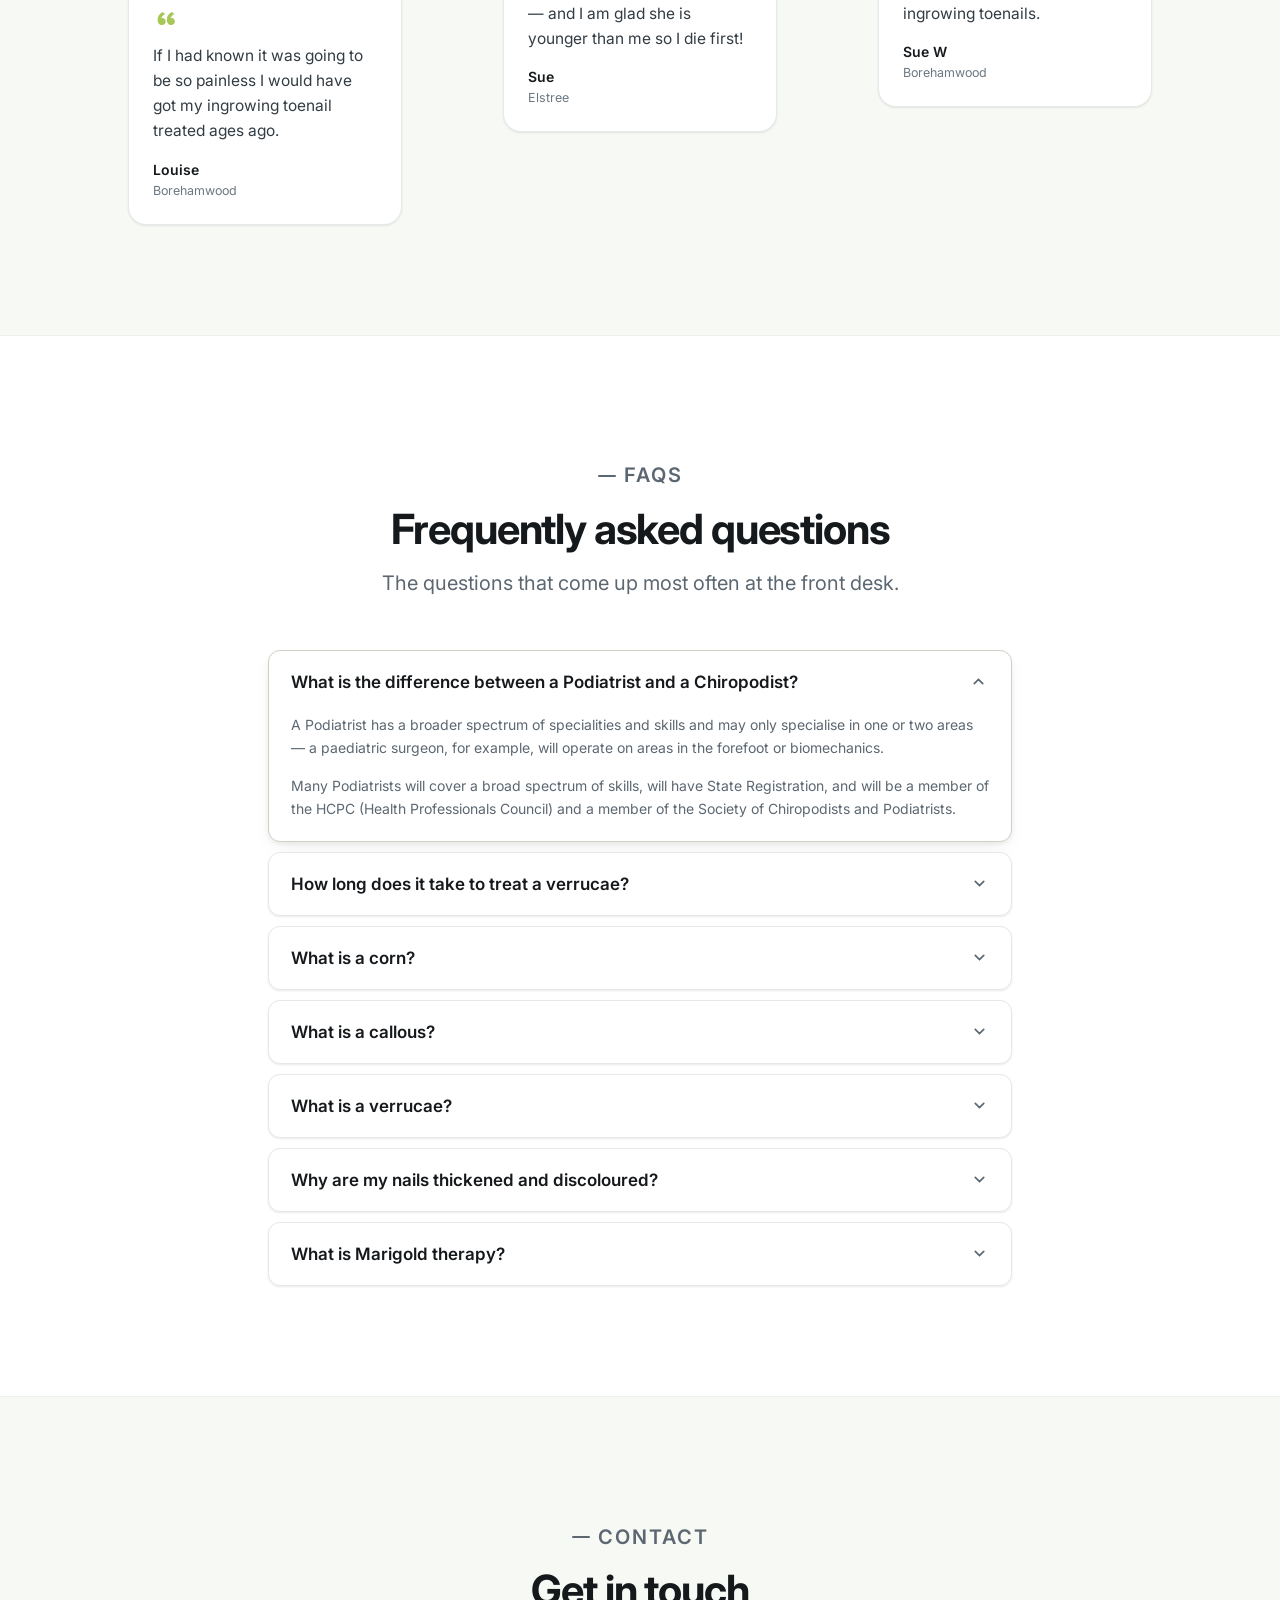
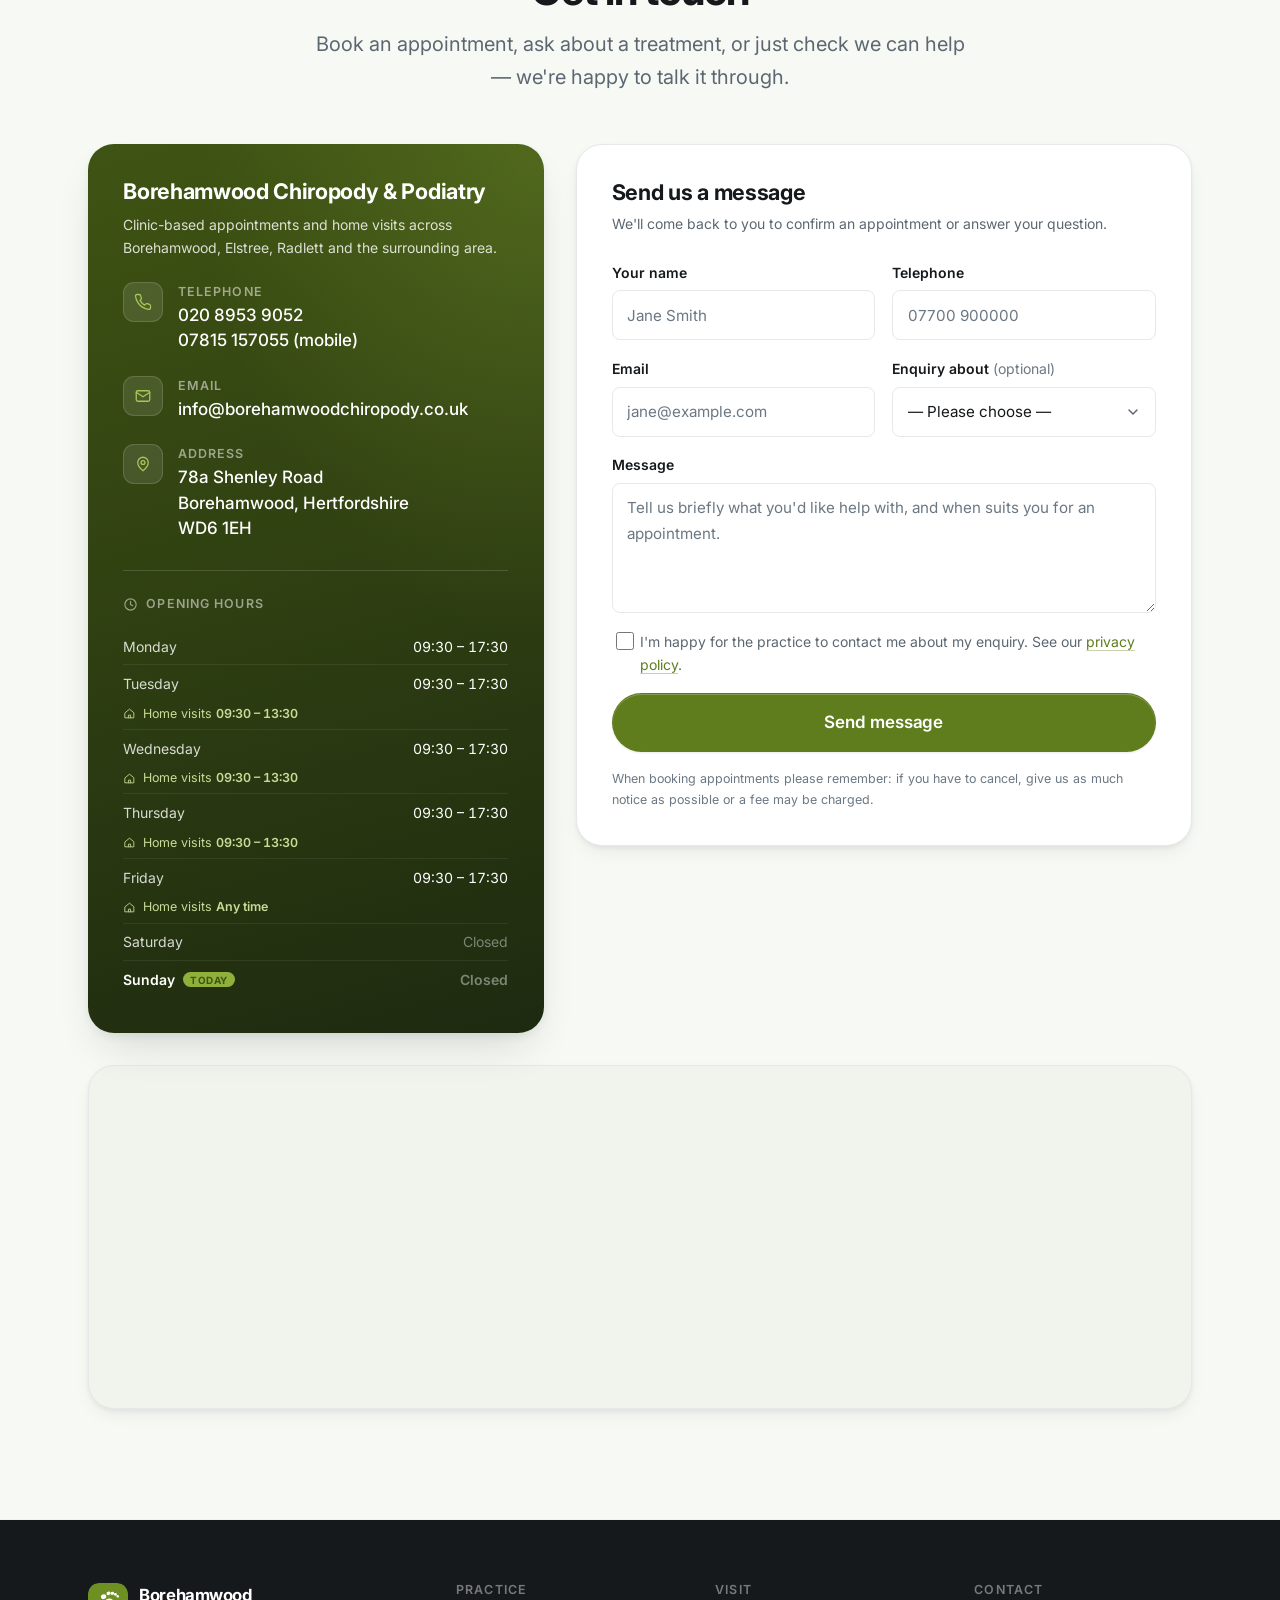
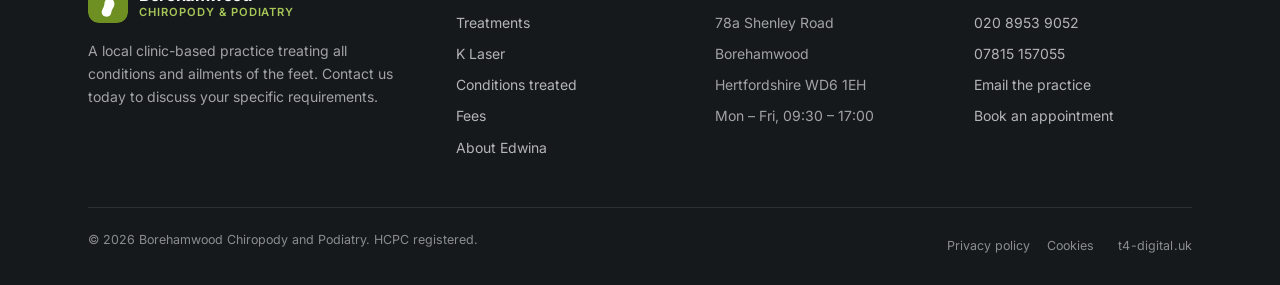
==== commit 3570bf45: "Add Finger Nails service, refresh products, show home visit windows Content - New "Finger Nails" con" ====
--- a/index.html
+++ b/index.html
@@ -510,41 +510,75 @@
   <!-- =========================================================== PRODUCTS -->
   <section class="section">
     <div class="wrap">
-      <div class="split split--flip" style="margin-bottom:clamp(1.75rem,1.1rem+2vw,2.75rem)">
-        <div class="split-media split-media--portrait reveal">
-          <img src="assets/img/products.webp" alt="CCS heel balm, Gehwol foot cream and marigold tincture available at the clinic" width="760" height="958" loading="lazy">
-        </div>
-        <div class="split-body reveal">
-          <p class="eyebrow">Chiropody products</p>
-          <h2>Available to buy at the clinic</h2>
-          <p>
-            The following range of products is available for purchase from our clinic at
-            78a Shenley Road, Borehamwood, Hertfordshire, WD6 1EH — recommended and explained
-            during your appointment, so you only leave with what you actually need.
-          </p>
-        </div>
-      </div>
-
-      <div class="grid grid--4">
-        <article class="card reveal">
-          <span class="card-icon"><svg viewBox="0 0 24 24" fill="none" stroke="currentColor" stroke-width="1.6" stroke-linecap="round" stroke-linejoin="round" aria-hidden="true"><path d="M9 3h6v3l1.5 2v11a2 2 0 0 1-2 2h-5a2 2 0 0 1-2-2V8L9 6Z"/><path d="M7.5 12h9"/></svg></span>
-          <h3>CCS Foot Cream</h3>
-          <p>Contains urea, a natural moisturiser produced by the body, used to treat dehydrated skin and cracked heels.</p>
-        </article>
-        <article class="card reveal">
-          <span class="card-icon"><svg viewBox="0 0 24 24" fill="none" stroke="currentColor" stroke-width="1.6" stroke-linecap="round" stroke-linejoin="round" aria-hidden="true"><path d="M12 3s6 6.2 6 10a6 6 0 0 1-12 0c0-3.8 6-10 6-10Z"/></svg></span>
-          <h3>Gehwol Foot Cream</h3>
-          <p>A moisturising cream with pine, lavender and rosemary essential oils.</p>
-        </article>
-        <article class="card reveal">
-          <span class="card-icon"><svg viewBox="0 0 24 24" fill="none" stroke="currentColor" stroke-width="1.6" stroke-linecap="round" stroke-linejoin="round" aria-hidden="true"><circle cx="12" cy="12" r="3"/><path d="M12 3v4M12 17v4M3 12h4M17 12h4M5.6 5.6l2.8 2.8M15.6 15.6l2.8 2.8M18.4 5.6l-2.8 2.8M8.4 15.6l-2.8 2.8"/></svg></span>
-          <h3>Marigold Tincture &amp; Oils</h3>
-          <p>Used in conjunction with marigold therapy, treating corns and callous.</p>
-        </article>
-        <article class="card reveal">
-          <span class="card-icon"><svg viewBox="0 0 24 24" fill="none" stroke="currentColor" stroke-width="1.6" stroke-linecap="round" stroke-linejoin="round" aria-hidden="true"><path d="M3 19c0-7 4-12 9-12s9 5 9 12"/><path d="M3 19h18"/></svg></span>
-          <h3>Orthotics &amp; Insoles</h3>
-          <p>Used to correct biomechanical problems in the feet, primarily pronation.</p>
+      <header class="section-head section-head--center reveal">
+        <p class="eyebrow">Chiropody products</p>
+        <h2>Available to buy at the clinic</h2>
+        <p>
+          The following range of products is available for purchase from our clinic at
+          78a Shenley Road, Borehamwood, Hertfordshire, WD6 1EH — recommended and explained
+          during your appointment, so you only leave with what you actually need.
+        </p>
+      </header>
+
+      <div class="products">
+        <article class="product reveal">
+          <div class="product-media">
+            <img src="assets/img/product-poderm.webp" alt="Poderm Professional Fungal Nails serum, 8ml" width="800" height="800" loading="lazy">
+          </div>
+          <div class="product-body">
+            <h3>Poderm Fungal Nails Serum</h3>
+            <p>
+              A topical serum used alongside laser treatment for fungal nail infection —
+              the combination is more effective than laser alone. Swiss made, 8ml.
+            </p>
+          </div>
+        </article>
+
+        <article class="product reveal">
+          <div class="product-media">
+            <img src="assets/img/product-heel-balm.webp" alt="Dermatonics Heel Balm with Manuka honey, 70ml" width="800" height="800" loading="lazy">
+          </div>
+          <div class="product-body">
+            <h3>Dermatonics Heel Balm</h3>
+            <p>
+              For very dry, cracked feet. A urea-based balm with Manuka honey, used to
+              rehydrate hard skin around the heels. 70ml.
+            </p>
+          </div>
+        </article>
+
+        <article class="product reveal">
+          <div class="product-media">
+            <img src="assets/img/product-hard-skin-balm.webp" alt="Dermatonics Hard Skin Removing Balm, 70ml" width="800" height="800" loading="lazy">
+          </div>
+          <div class="product-body">
+            <h3>Dermatonics Hard Skin Removing Balm</h3>
+            <p>
+              For softening and reducing hard skin between appointments, with sweet
+              blossom aromas. 70ml.
+            </p>
+          </div>
+        </article>
+
+        <article class="product reveal">
+          <!-- No supplier photograph for this one; the brand footprint stands in -->
+          <div class="product-media product-media--icon">
+            <svg viewBox="0 0 48 48" fill="currentColor" aria-hidden="true">
+              <path d="M27.4 18.9c4 1.3 5.1 5.3 3.9 8.6-.8 2.3-2.3 3.9-2.9 5.8-.5 1.8-.4 3.7-1.6 5.2-1.5 2-4.6 2.6-7 1.5-2.5-1.1-3.8-3.7-3.3-6.2.5-2.3 2.1-4.1 2.7-6.3.6-2.2.4-4.7 1.6-6.6 1.2-1.9 4.1-3 6.6-2z"/>
+              <ellipse cx="18.7" cy="16.4" rx="3.3" ry="2.8" transform="rotate(-26 18.7 16.4)"/>
+              <ellipse cx="24.6" cy="12.5" rx="2.4" ry="2.1" transform="rotate(-16 24.6 12.5)"/>
+              <ellipse cx="29.2" cy="12.4" rx="2.1" ry="1.85" transform="rotate(-6 29.2 12.4)"/>
+              <ellipse cx="32.9" cy="13.7" rx="1.85" ry="1.6" transform="rotate(6 32.9 13.7)"/>
+              <ellipse cx="35.7" cy="16" rx="1.6" ry="1.4" transform="rotate(16 35.7 16)"/>
+            </svg>
+          </div>
+          <div class="product-body">
+            <h3>Orthotics &amp; Insoles</h3>
+            <p>
+              Used to correct biomechanical problems in the feet, primarily pronation.
+              Fitted following an orthotic assessment.
+            </p>
+          </div>
         </article>
       </div>
     </div>
--- a/assets/css/style.css
+++ b/assets/css/style.css
@@ -578,6 +578,50 @@
   background: var(--brand-tint) url("data:image/svg+xml,%3Csvg xmlns='http://www.w3.org/2000/svg' viewBox='0 0 24 24' fill='none' stroke='%235f7d1d' stroke-width='3.2' stroke-linecap='round' stroke-linejoin='round'%3E%3Cpolyline points='20 6 9 17 4 12'/%3E%3C/svg%3E") center / 12px no-repeat;
 }
 
+/* ---------------------------------------------------------------- PRODUCTS */
+.products {
+  display: grid;
+  grid-template-columns: repeat(4, minmax(0, 1fr));
+  gap: clamp(0.9rem, 0.6rem + 1.1vw, 1.35rem);
+}
+@media (max-width: 940px) { .products { grid-template-columns: repeat(2, minmax(0, 1fr)); } }
+@media (max-width: 520px) { .products { grid-template-columns: minmax(0, 1fr); } }
+
+.product {
+  display: flex;
+  flex-direction: column;
+  overflow: hidden;
+  background: var(--surface);
+  border: 1px solid var(--line);
+  border-radius: var(--r-lg);
+  box-shadow: var(--sh-1);
+  transition: transform 0.22s var(--ease), box-shadow 0.22s var(--ease),
+    border-color 0.22s var(--ease);
+}
+.product:hover { transform: translateY(-2px); border-color: var(--brand-hairline); box-shadow: var(--sh-2); }
+
+/* Product shots are supplied on white, so the tile keeps a white ground and
+   leans on the surrounding border rather than a tinted panel. */
+.product-media {
+  aspect-ratio: 1 / 1;
+  background: #fff;
+  border-bottom: 1px solid var(--line-soft);
+}
+.product-media img { width: 100%; height: 100%; object-fit: contain; padding: 0.75rem; }
+
+/* Fallback tile for a product with no photograph */
+.product-media--icon {
+  display: grid;
+  place-items: center;
+  background: var(--surface-2);
+  color: var(--brand);
+}
+.product-media--icon svg { width: 42%; height: 42%; opacity: 0.55; }
+
+.product-body { padding: clamp(1rem, 0.85rem + 0.5vw, 1.3rem); }
+.product-body h3 { margin-bottom: 0.45rem; font-size: 1rem; letter-spacing: -0.012em; }
+.product-body p { margin: 0; font-size: var(--fs-sm); line-height: 1.6; color: var(--muted); }
+
 /* ---------------------------------------------- QUALIFICATIONS / CREDENTIALS */
 .creds {
   margin-top: clamp(1.75rem, 1.3rem + 1.6vw, 2.5rem);
@@ -961,6 +1005,23 @@
 .hours-time { font-variant-numeric: tabular-nums; color: #fff; }
 .hours-row.is-closed .hours-time { color: rgb(255 255 255 / 0.42); }
 
+/* Home-visit window, shown only on days the data provides one. Sits under its
+   day rather than in a separate column so it survives a narrow contact card. */
+.hours-visit {
+  display: flex;
+  align-items: center;
+  gap: 0.4rem;
+  padding: 0.1rem 0 0.3rem;
+  font-size: 0.78rem;
+  /* brand-light alone is 4.4:1 against the light end of the card gradient;
+     the same 62% lift used on the utility strip label takes it to 5.68:1 */
+  color: color-mix(in srgb, var(--brand-light) 62%, #fff);
+}
+.hours-visit svg { width: 13px; height: 13px; flex: none; opacity: 0.9; }
+.hours-visit-time { font-variant-numeric: tabular-nums; font-weight: 600; }
+/* the row above owns the divider, so suppress the one this would introduce */
+.hours-visit + .hours-row { border-top: 1px solid rgb(255 255 255 / 0.07); }
+
 /* Form */
 .contact-form-wrap {
   padding: clamp(1.5rem, 1.1rem + 1.4vw, 2.2rem);
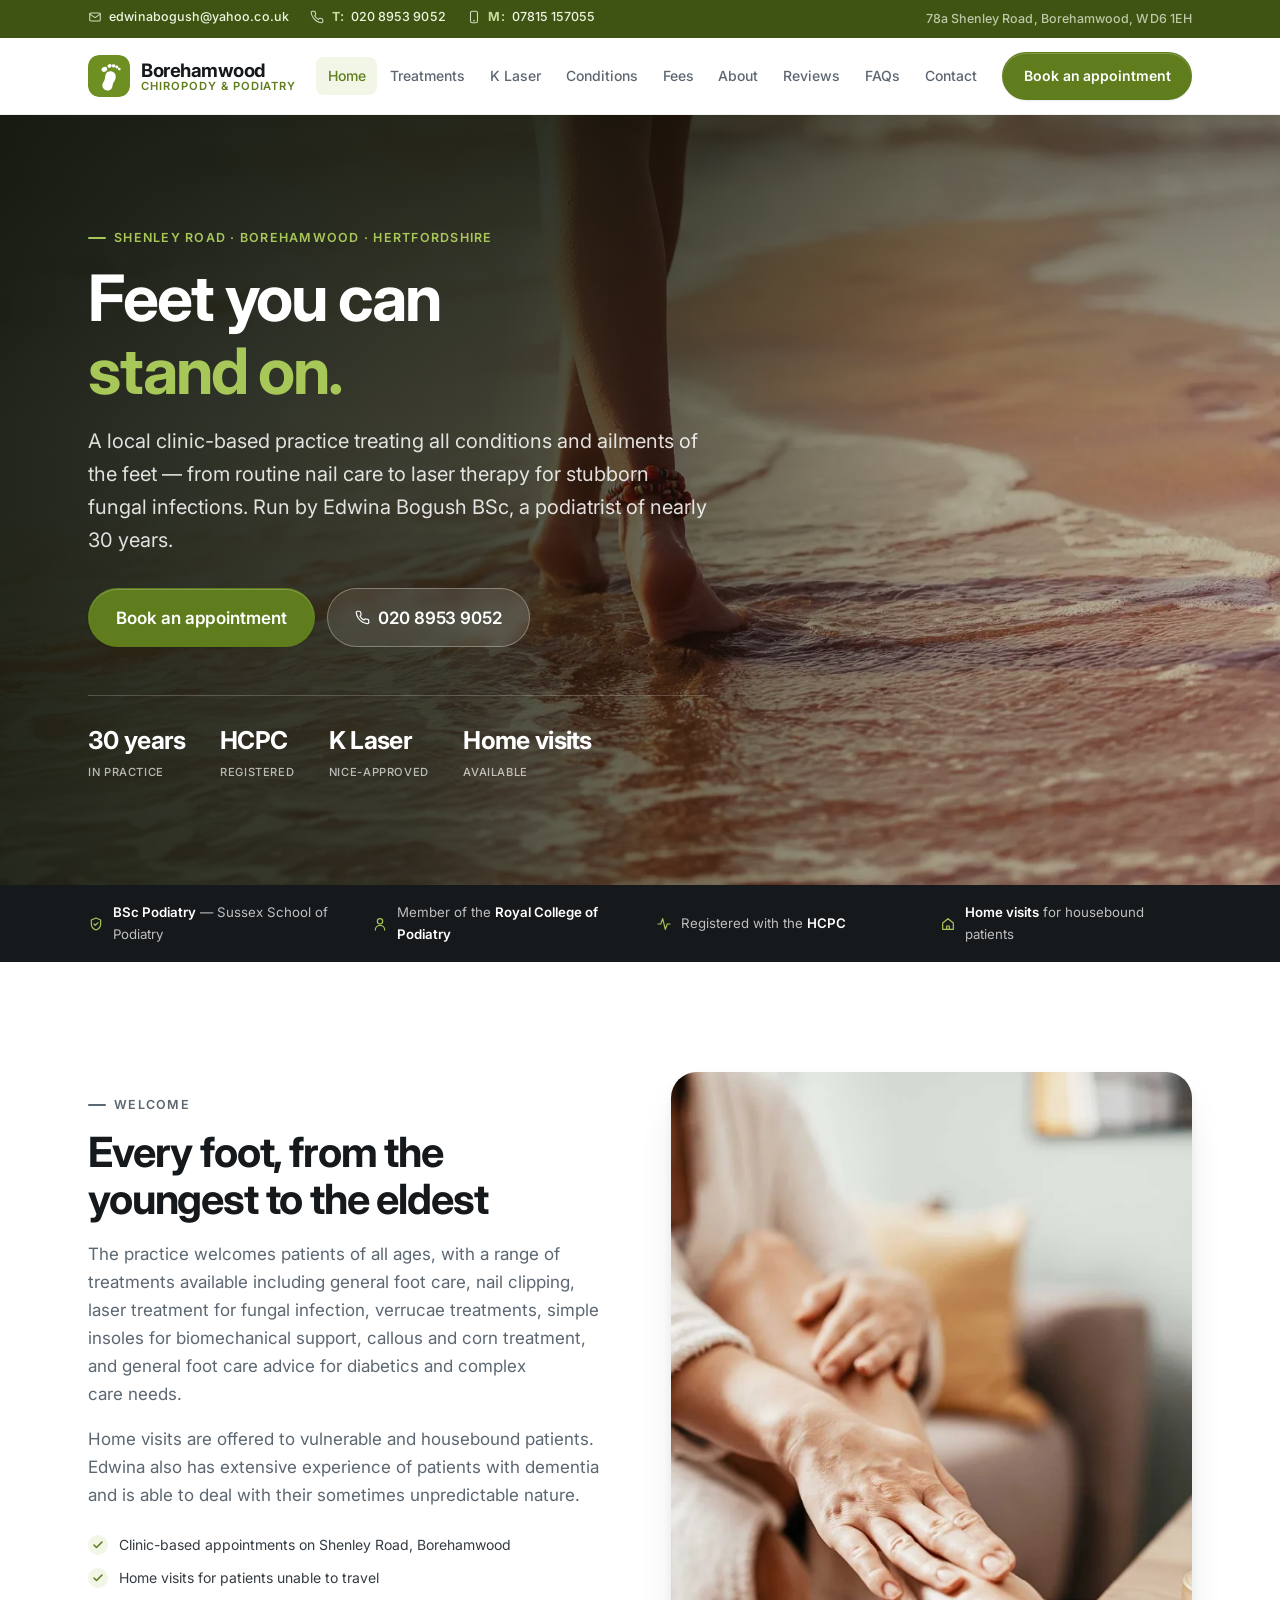
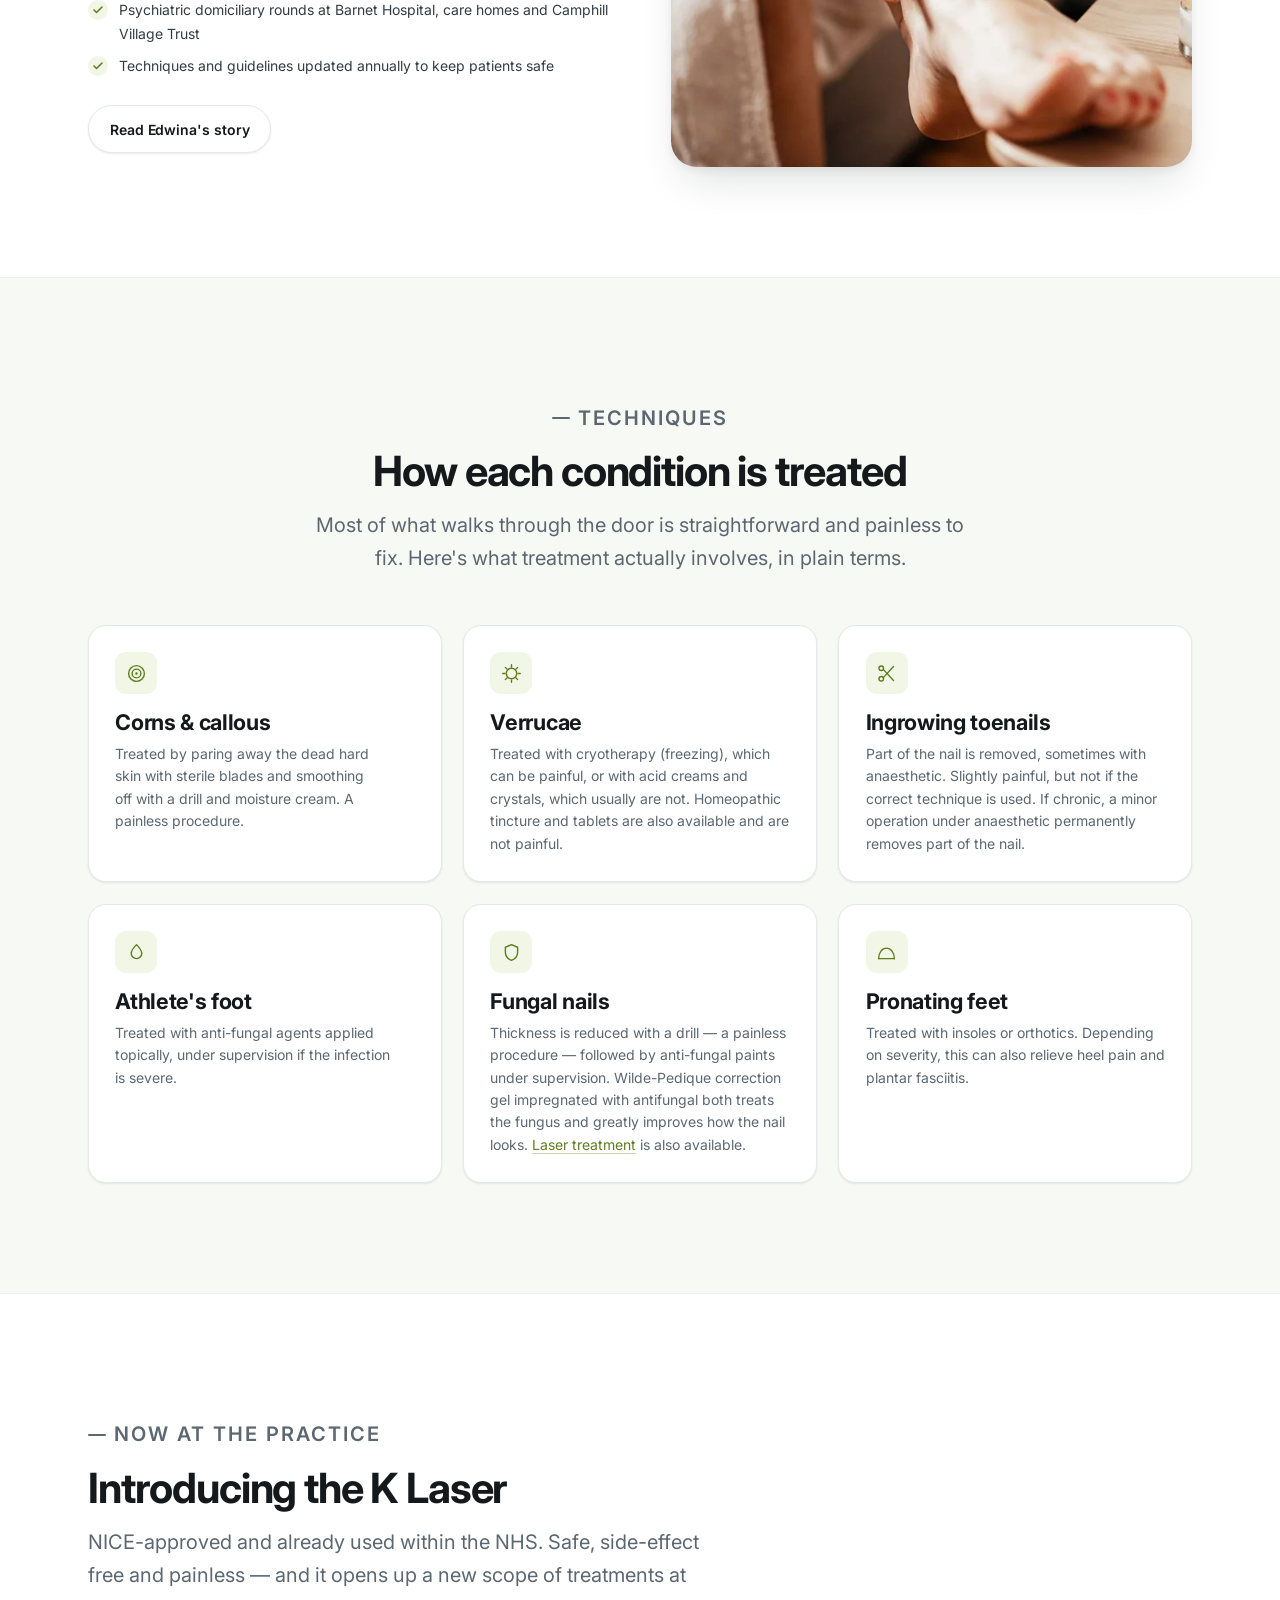
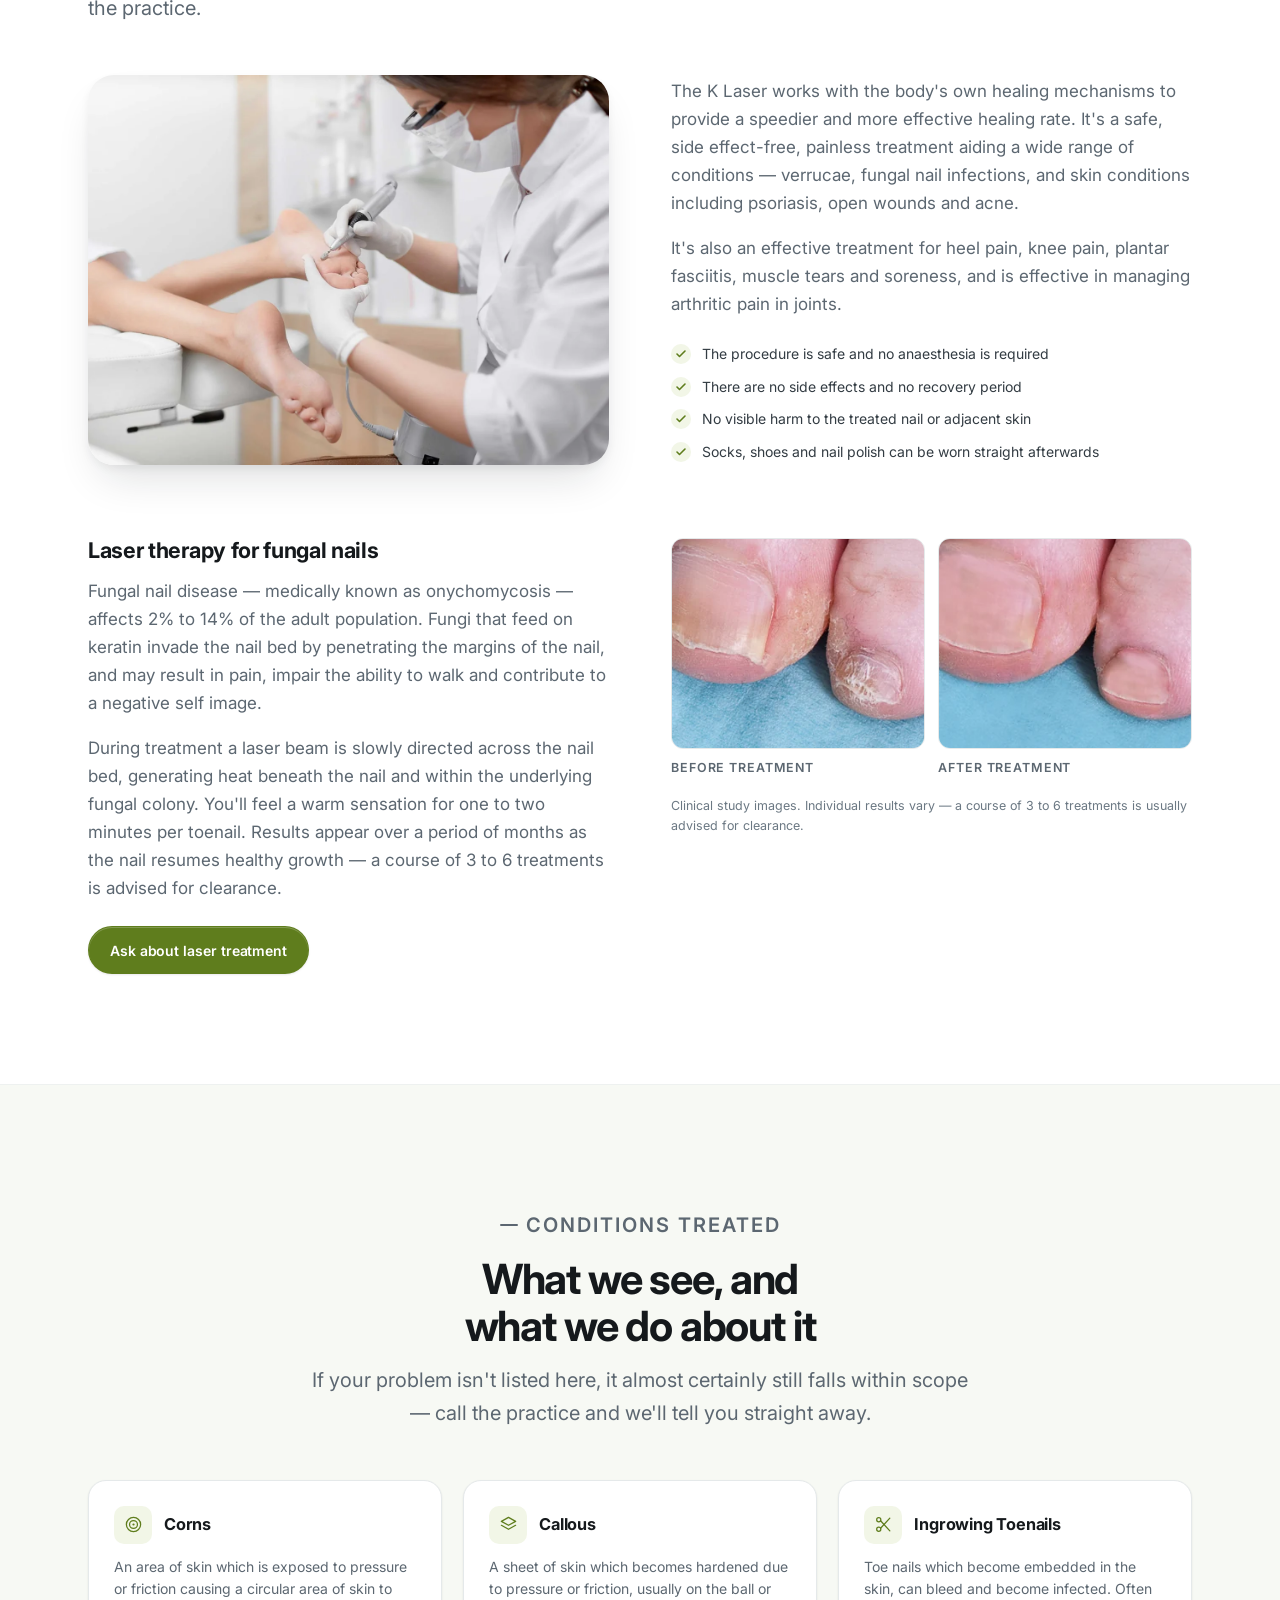
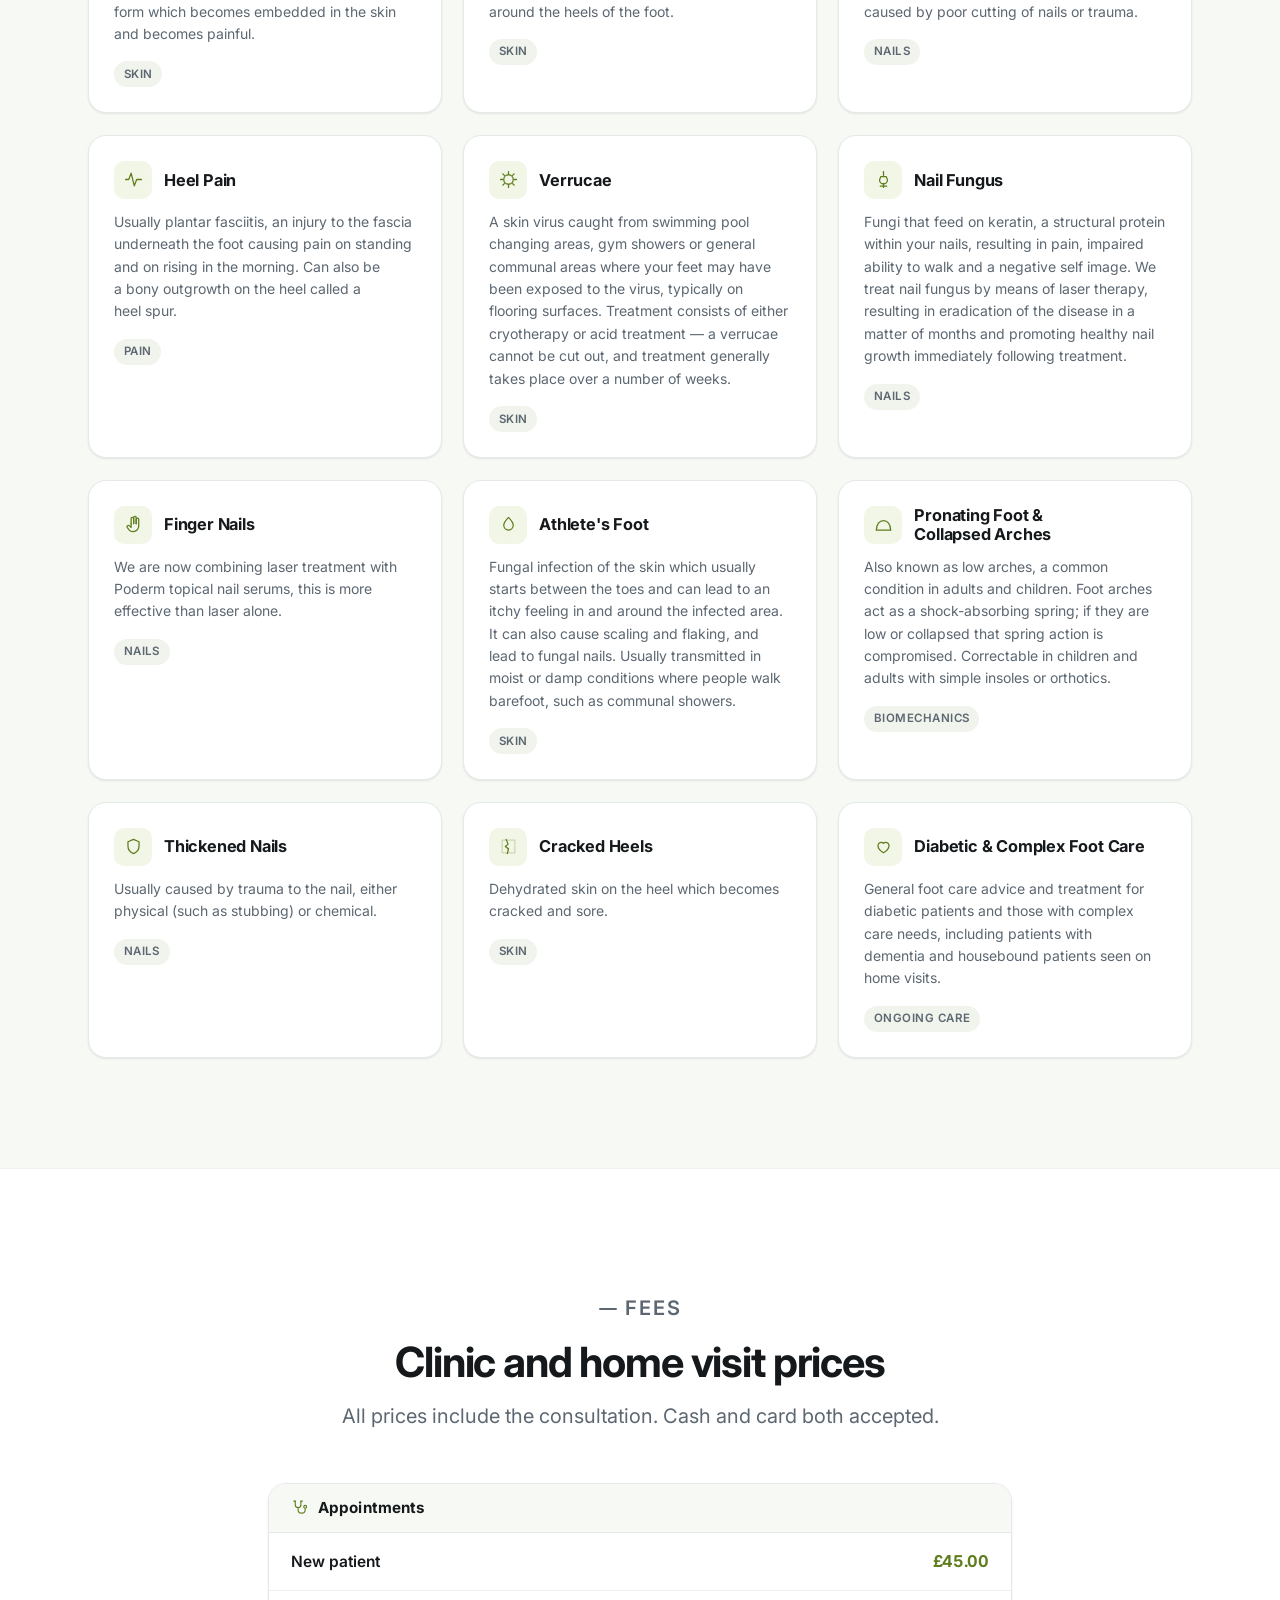
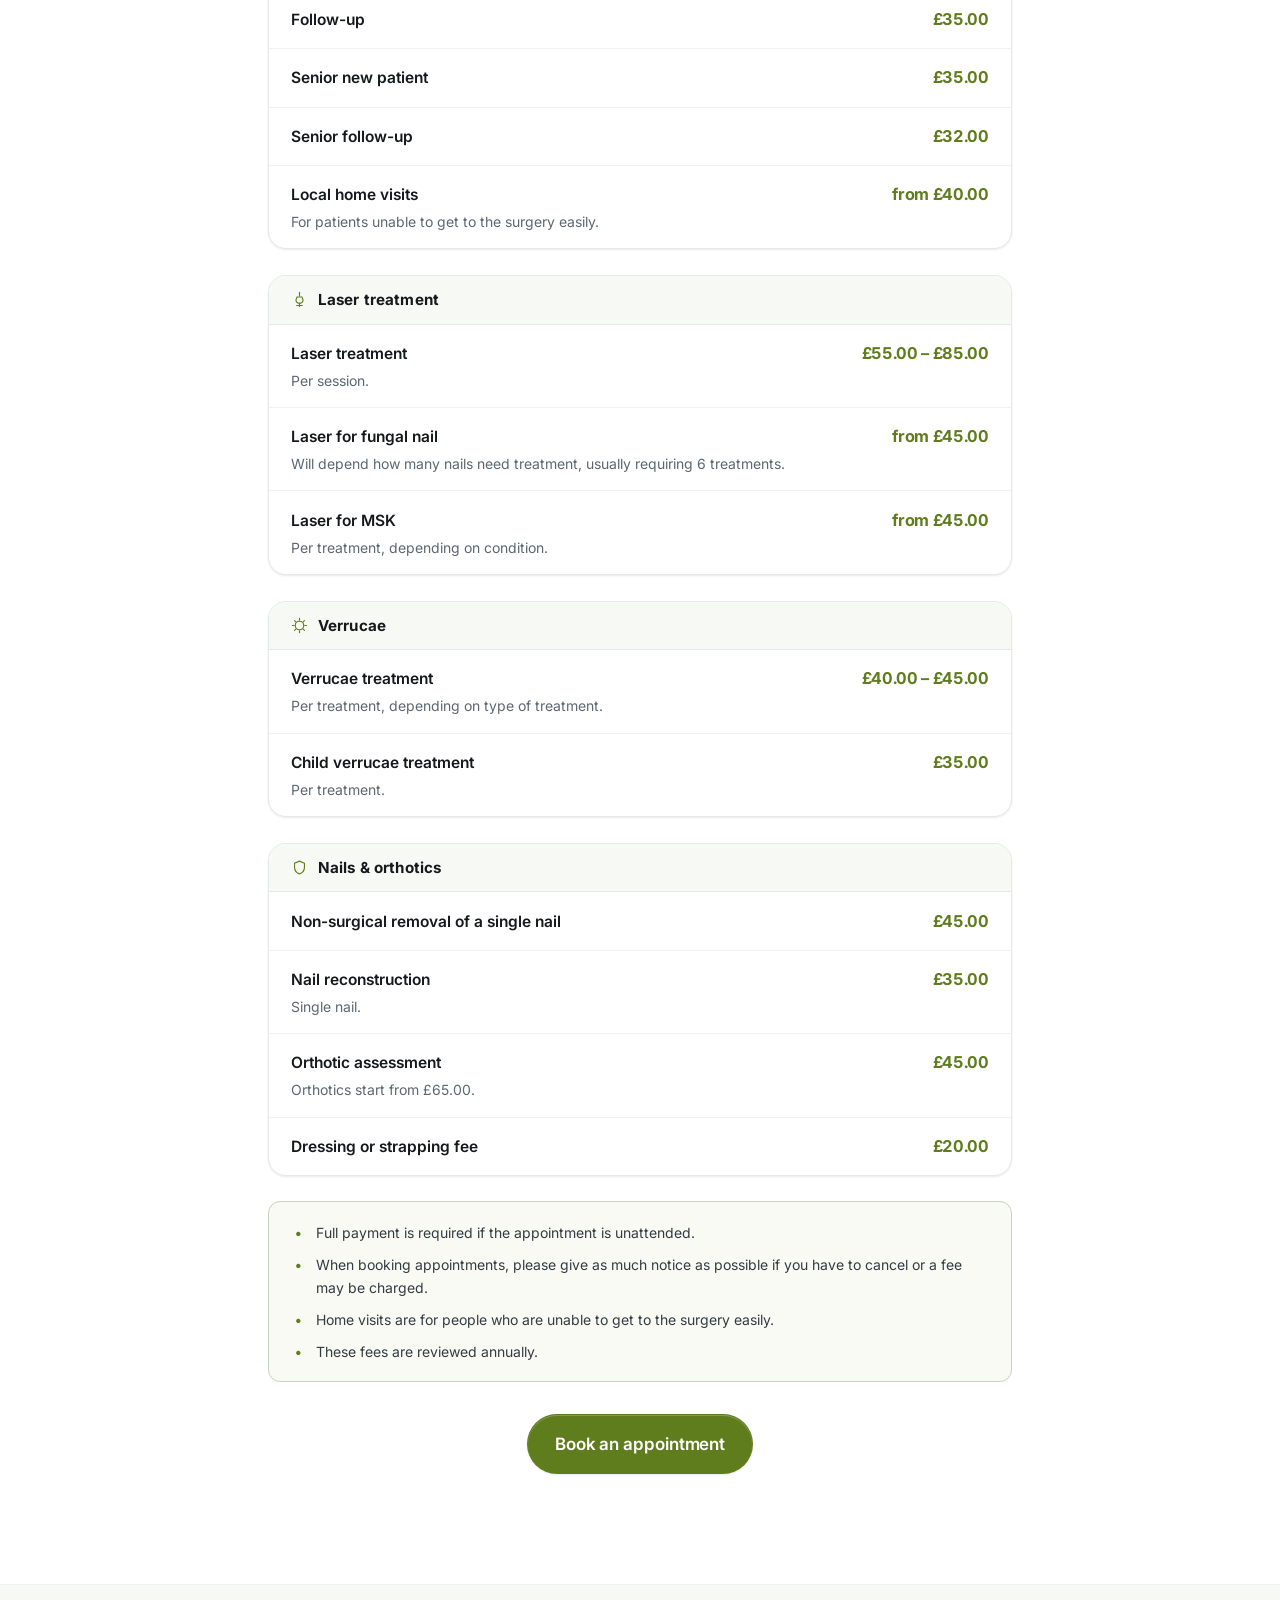
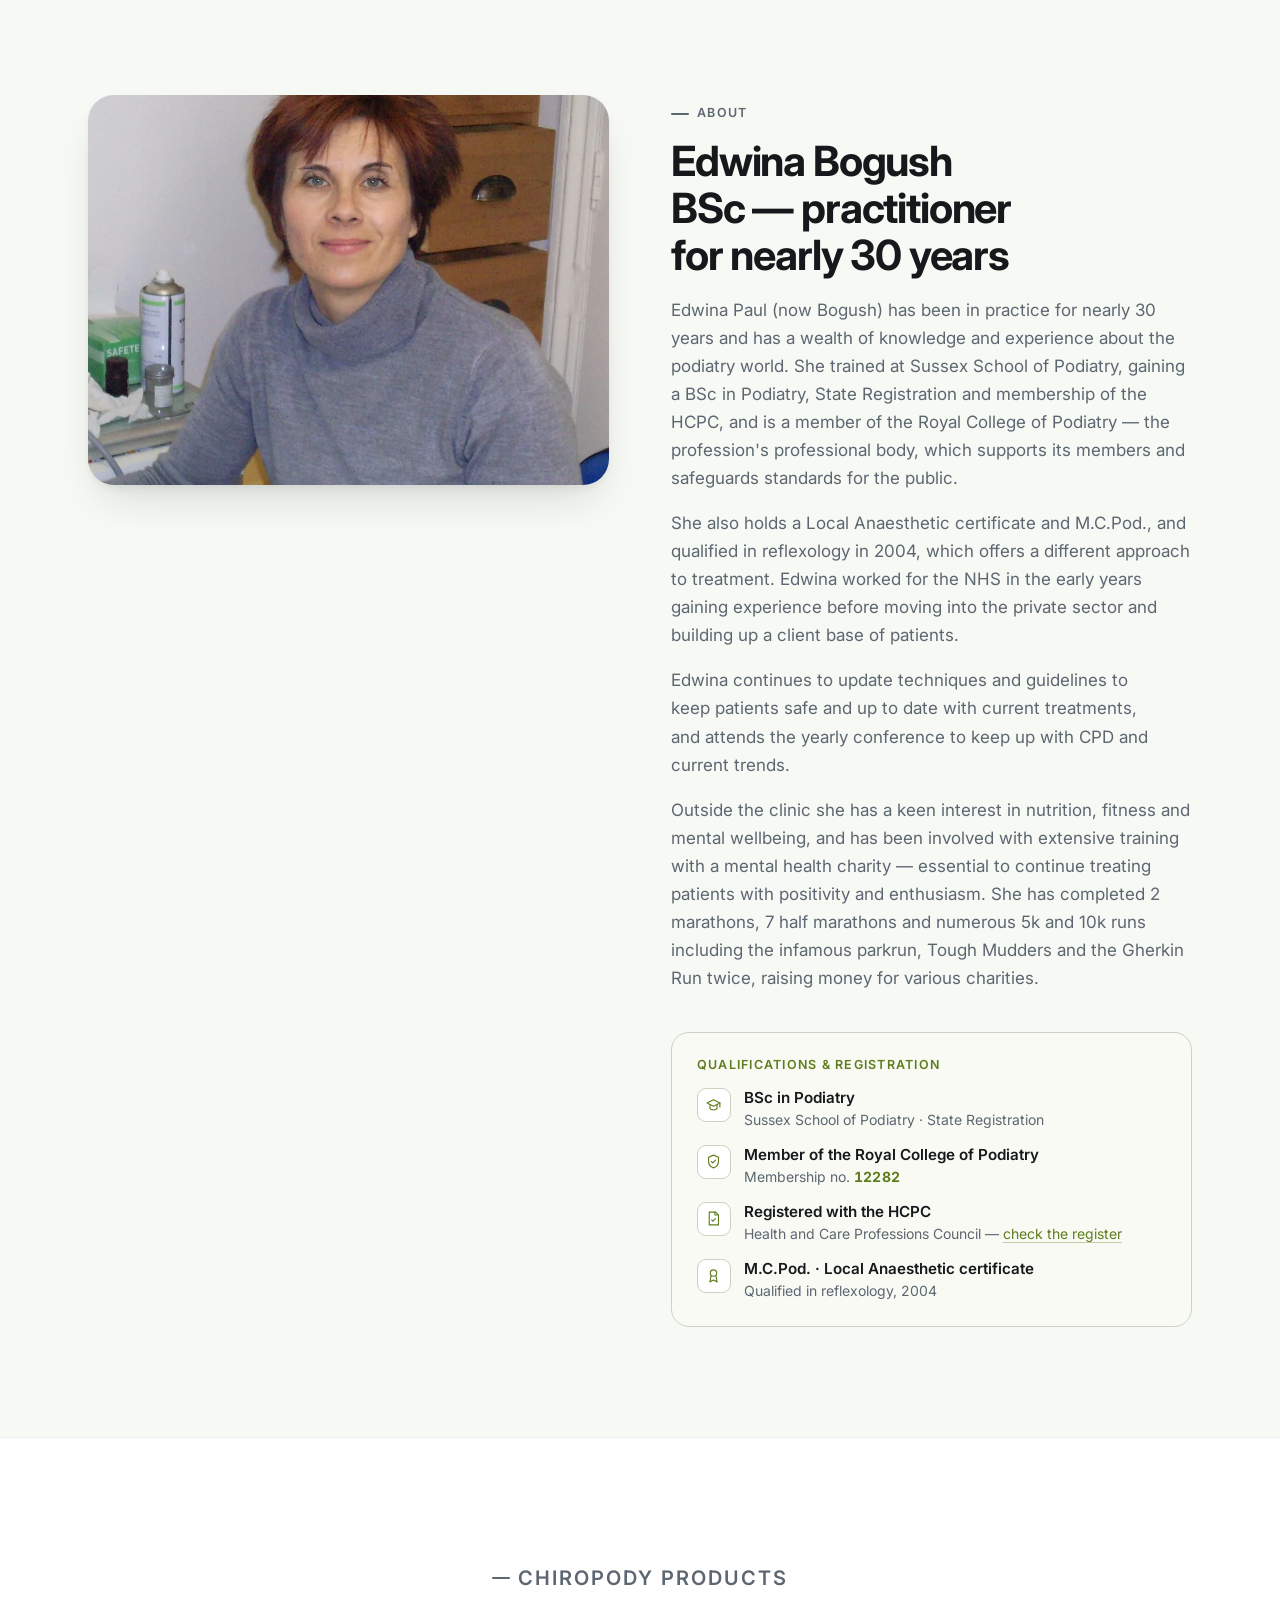
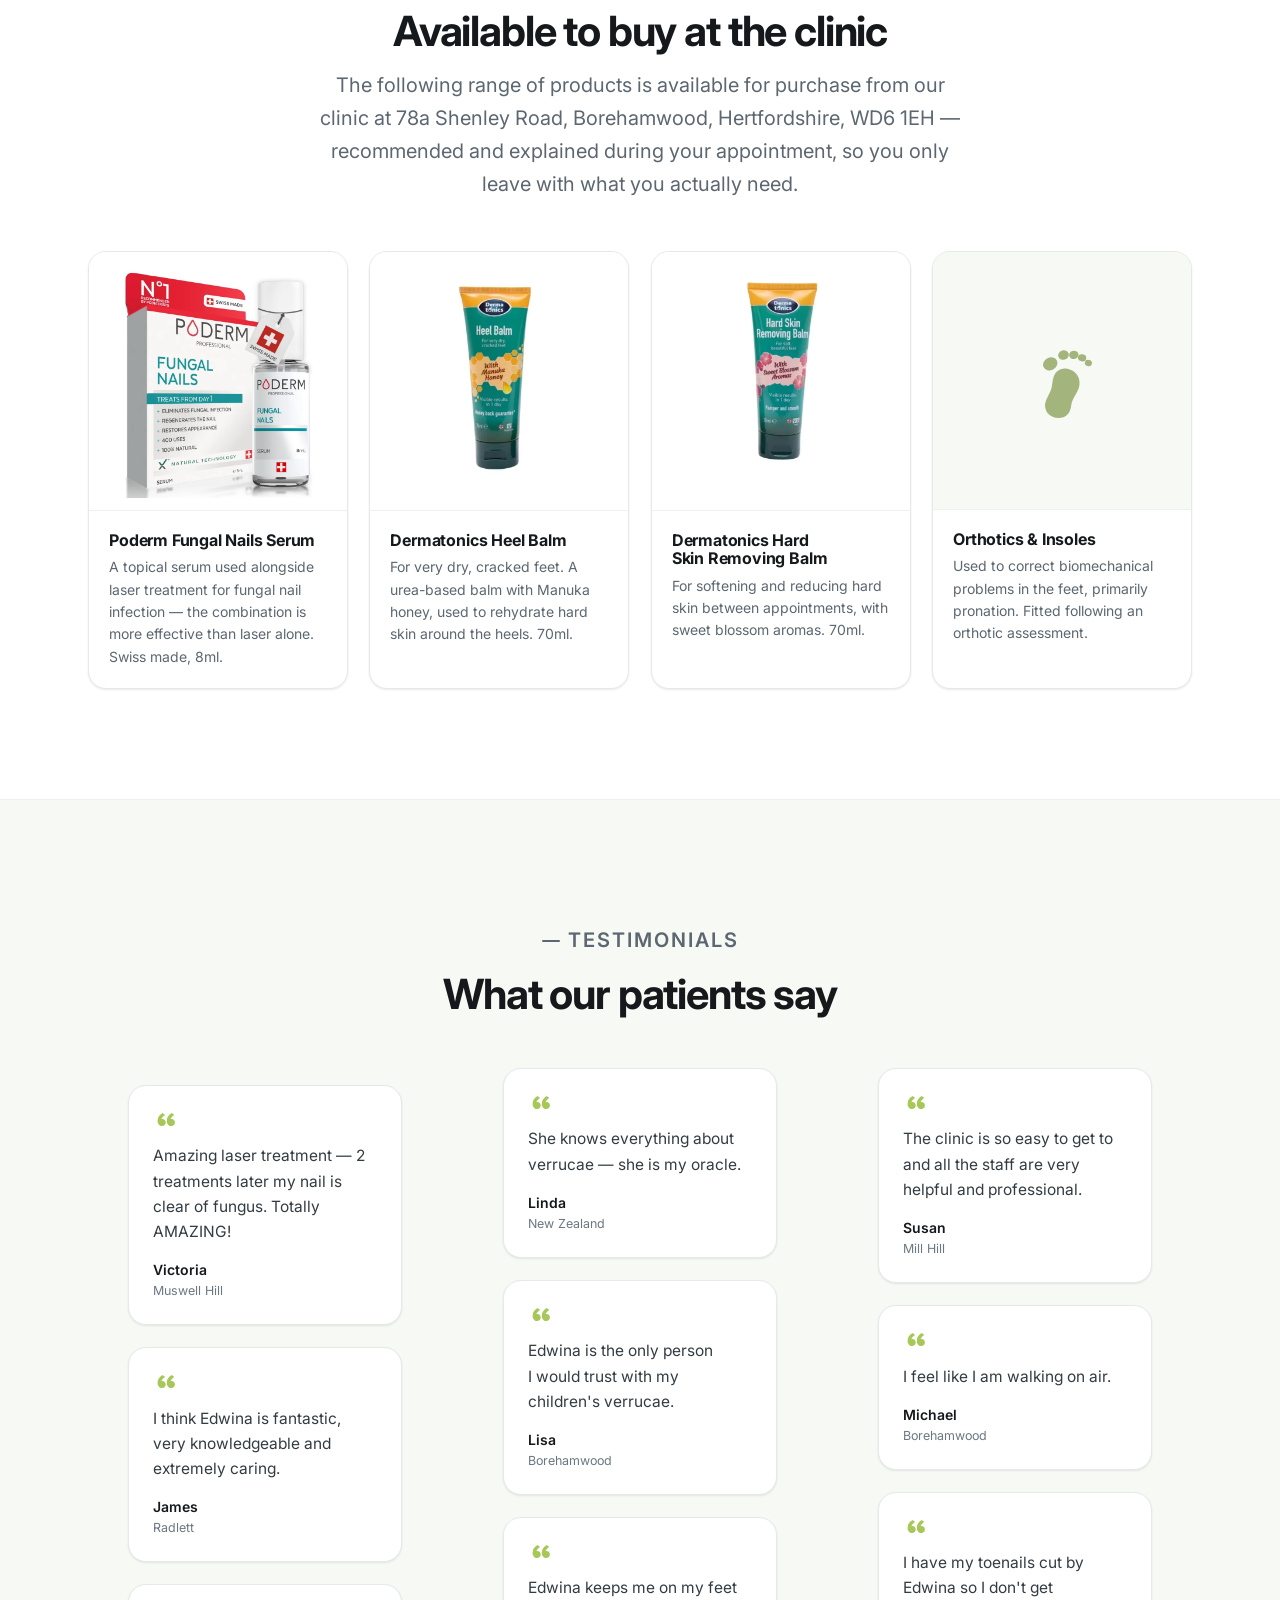
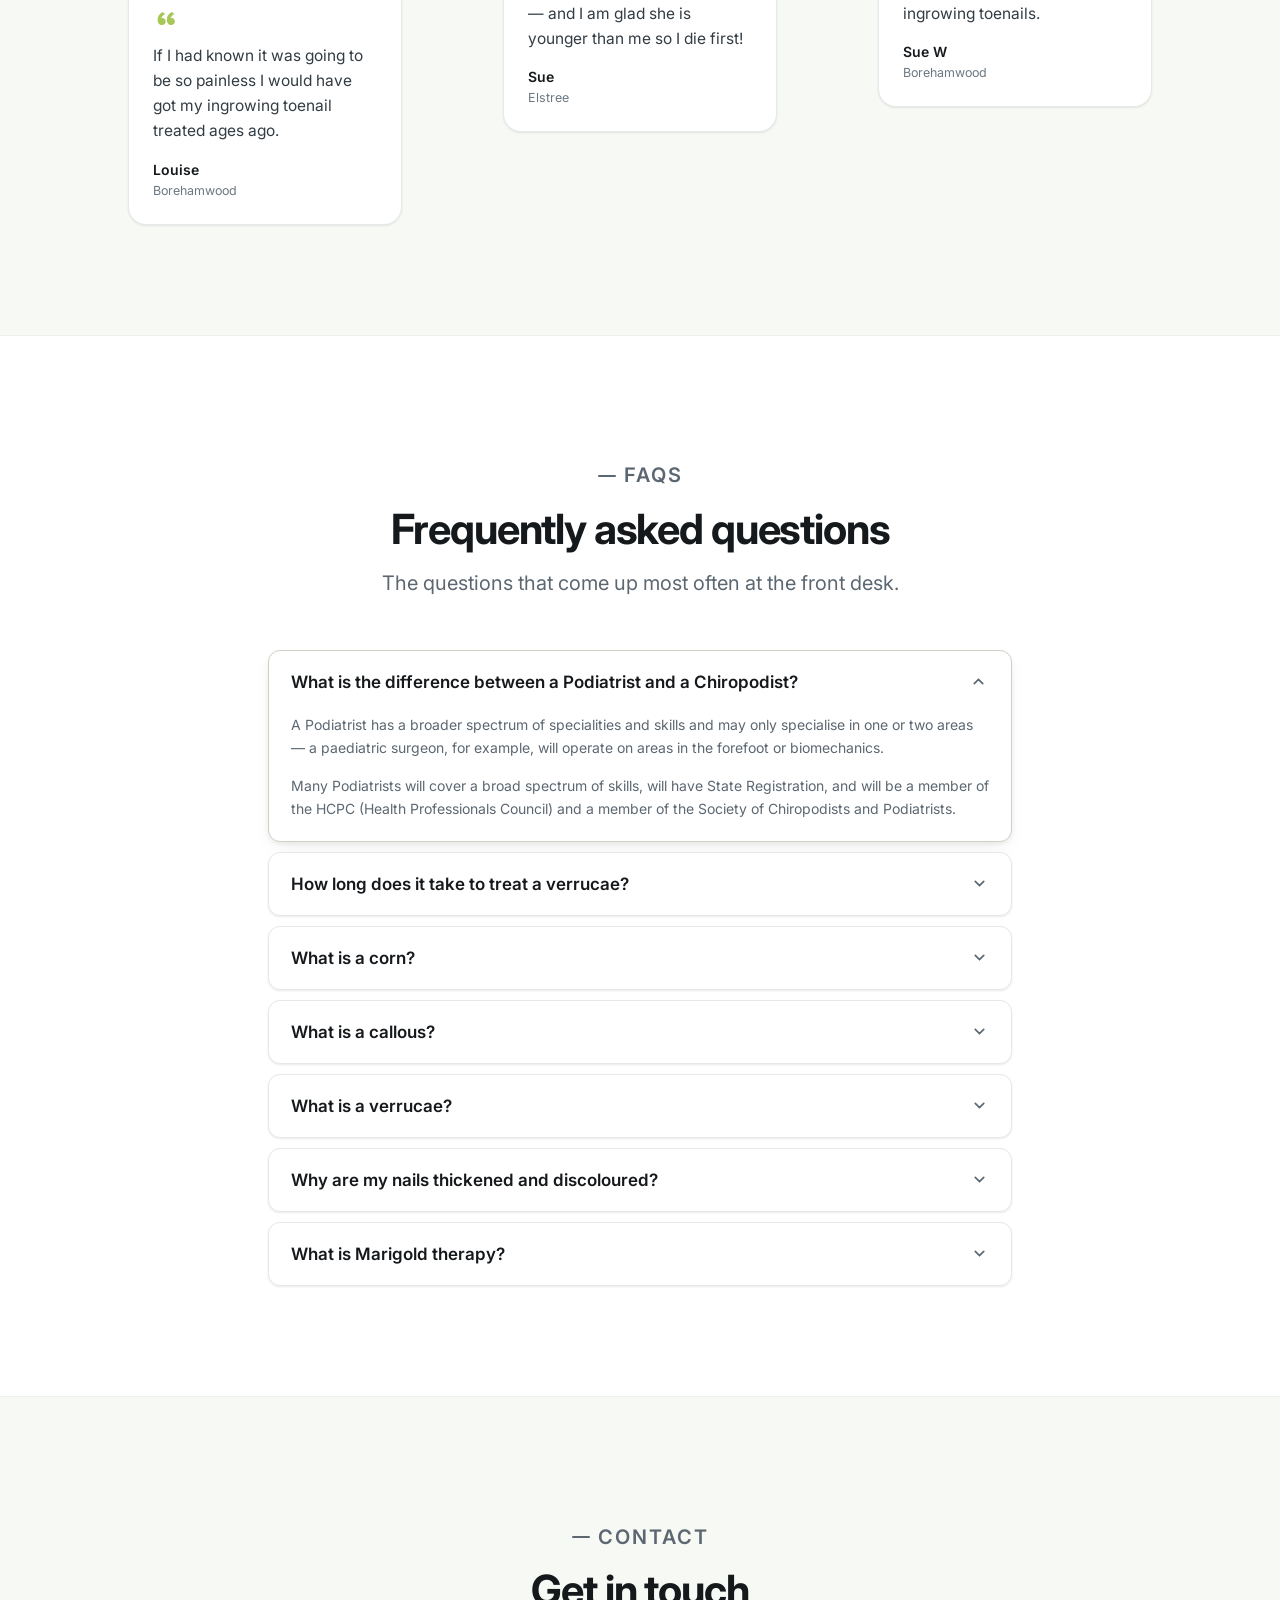
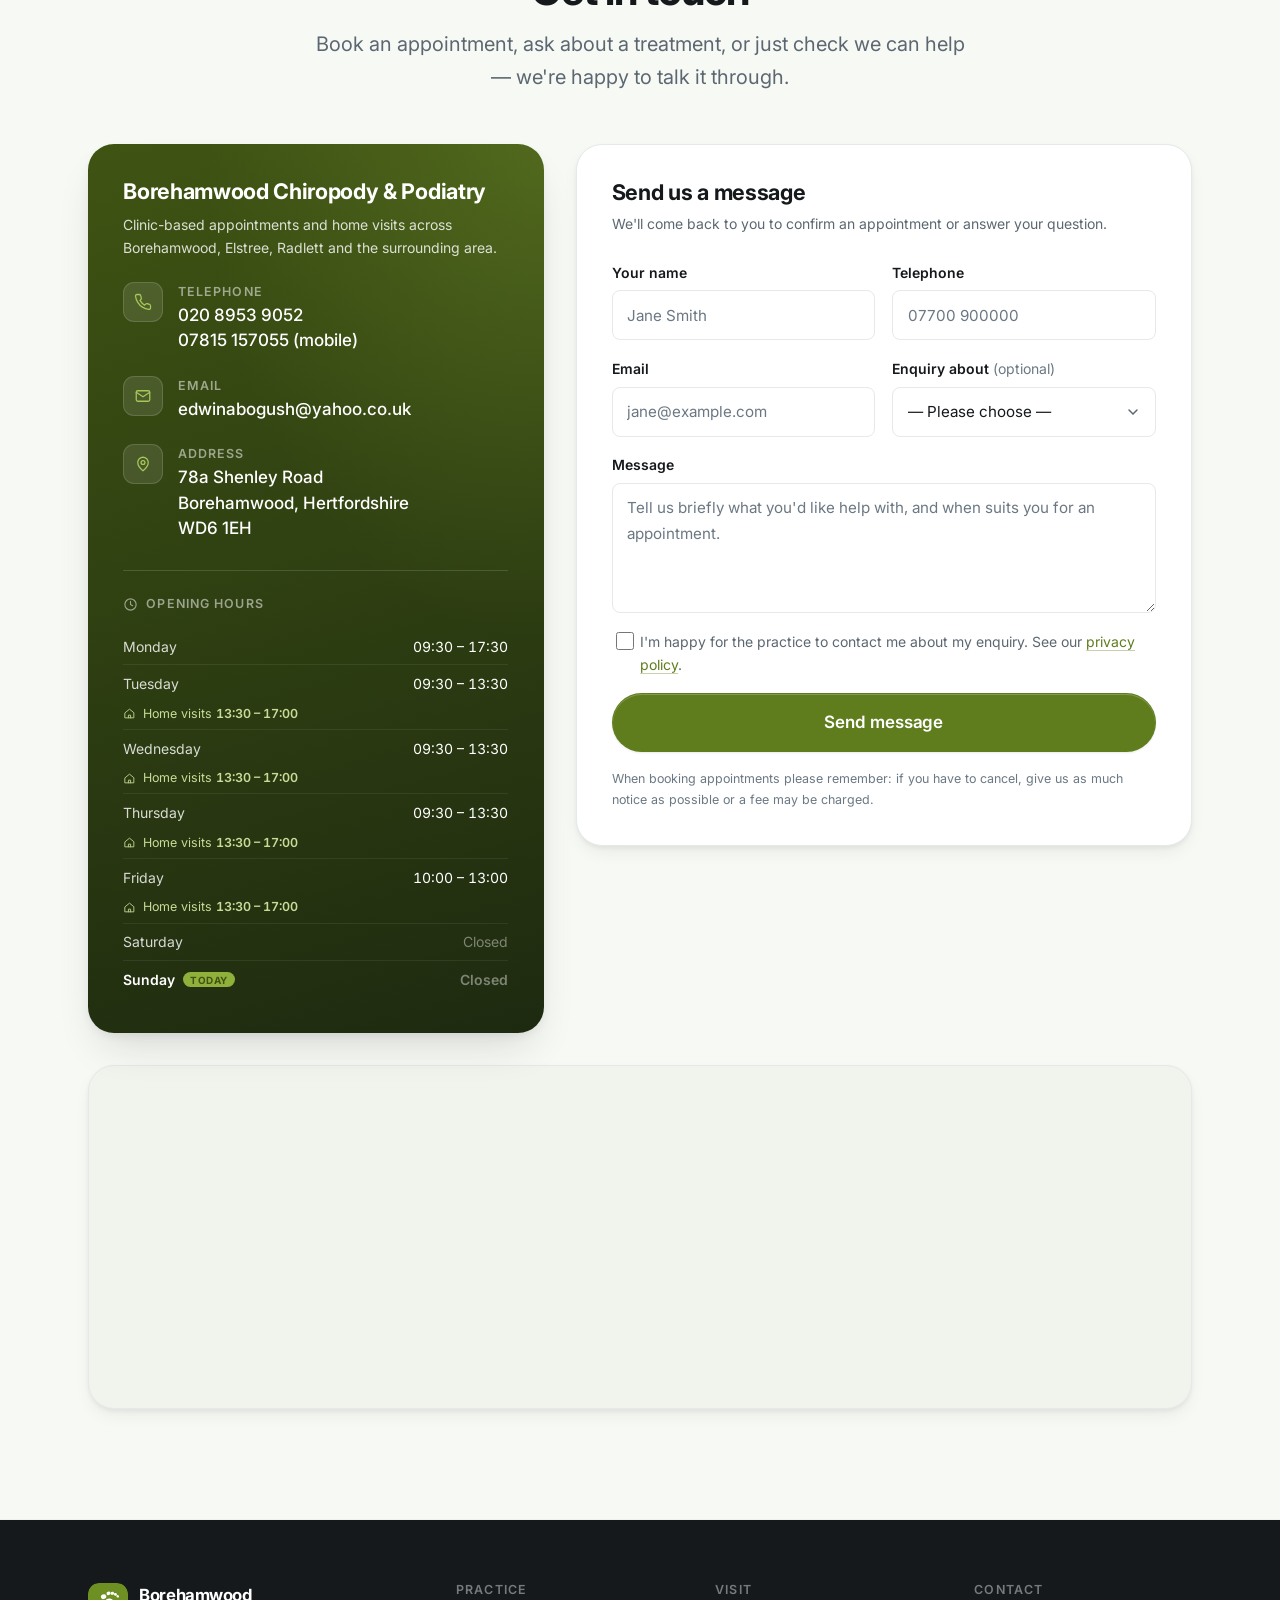
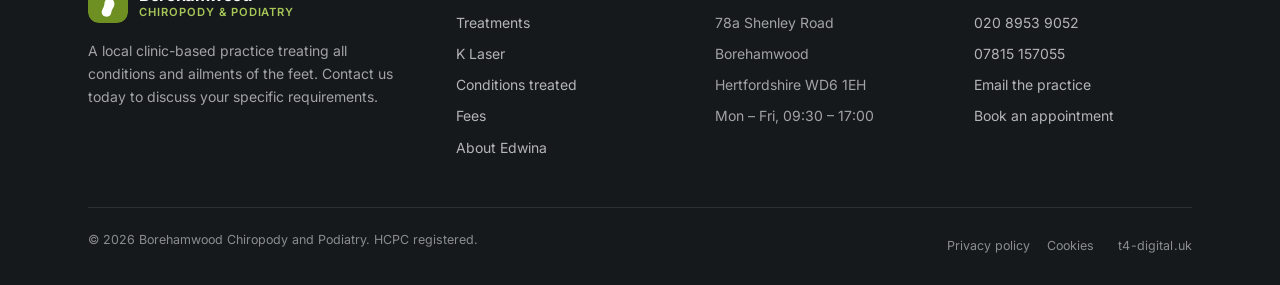
==== commit 5e1b6563: "email address update" ====
--- a/index.html
+++ b/index.html
@@ -33,7 +33,7 @@
   "url": "https://www.borehamwoodchiropody.co.uk/",
   "image": "https://www.borehamwoodchiropody.co.uk/assets/img/hero.webp",
   "telephone": "+442089539052",
-  "email": "info@borehamwoodchiropody.co.uk",
+  "email": "edwinabogush@yahoo.co.uk",
   "priceRange": "££",
   "address": {
     "@type": "PostalAddress",
@@ -99,9 +99,9 @@
     <div class="wrap utility-inner">
       <ul class="utility-list">
         <li>
-          <a class="email-link" href="mailto:info@borehamwoodchiropody.co.uk" aria-label="Email the practice">
+          <a class="email-link" href="mailto:edwinabogush@yahoo.co.uk" aria-label="Email the practice">
             <svg viewBox="0 0 24 24" fill="none" stroke="currentColor" stroke-width="1.8" stroke-linecap="round" stroke-linejoin="round" aria-hidden="true"><rect x="3" y="5" width="18" height="14" rx="2"/><path d="m3 7 9 6 9-6"/></svg>
-            <span class="email-text">info@borehamwoodchiropody.co.uk</span>
+            <span class="email-text">edwinabogush@yahoo.co.uk</span>
           </a>
         </li>
         <li>
@@ -704,7 +704,7 @@
             <div>
               <div class="contact-detail-label">Email</div>
               <div class="contact-detail-value">
-                <a href="mailto:info@borehamwoodchiropody.co.uk">info@borehamwoodchiropody.co.uk</a>
+                <a href="mailto:edwinabogush@yahoo.co.uk">edwinabogush@yahoo.co.uk</a>
               </div>
             </div>
           </div>
@@ -854,7 +854,7 @@
         <ul>
           <li><a href="tel:+442089539052">020 8953 9052</a></li>
           <li><a href="tel:+447815157055">07815 157055</a></li>
-          <li><a href="mailto:info@borehamwoodchiropody.co.uk">Email the practice</a></li>
+          <li><a href="mailto:edwinabogush@yahoo.co.uk">Email the practice</a></li>
           <li><a href="#contact">Book an appointment</a></li>
         </ul>
       </div>
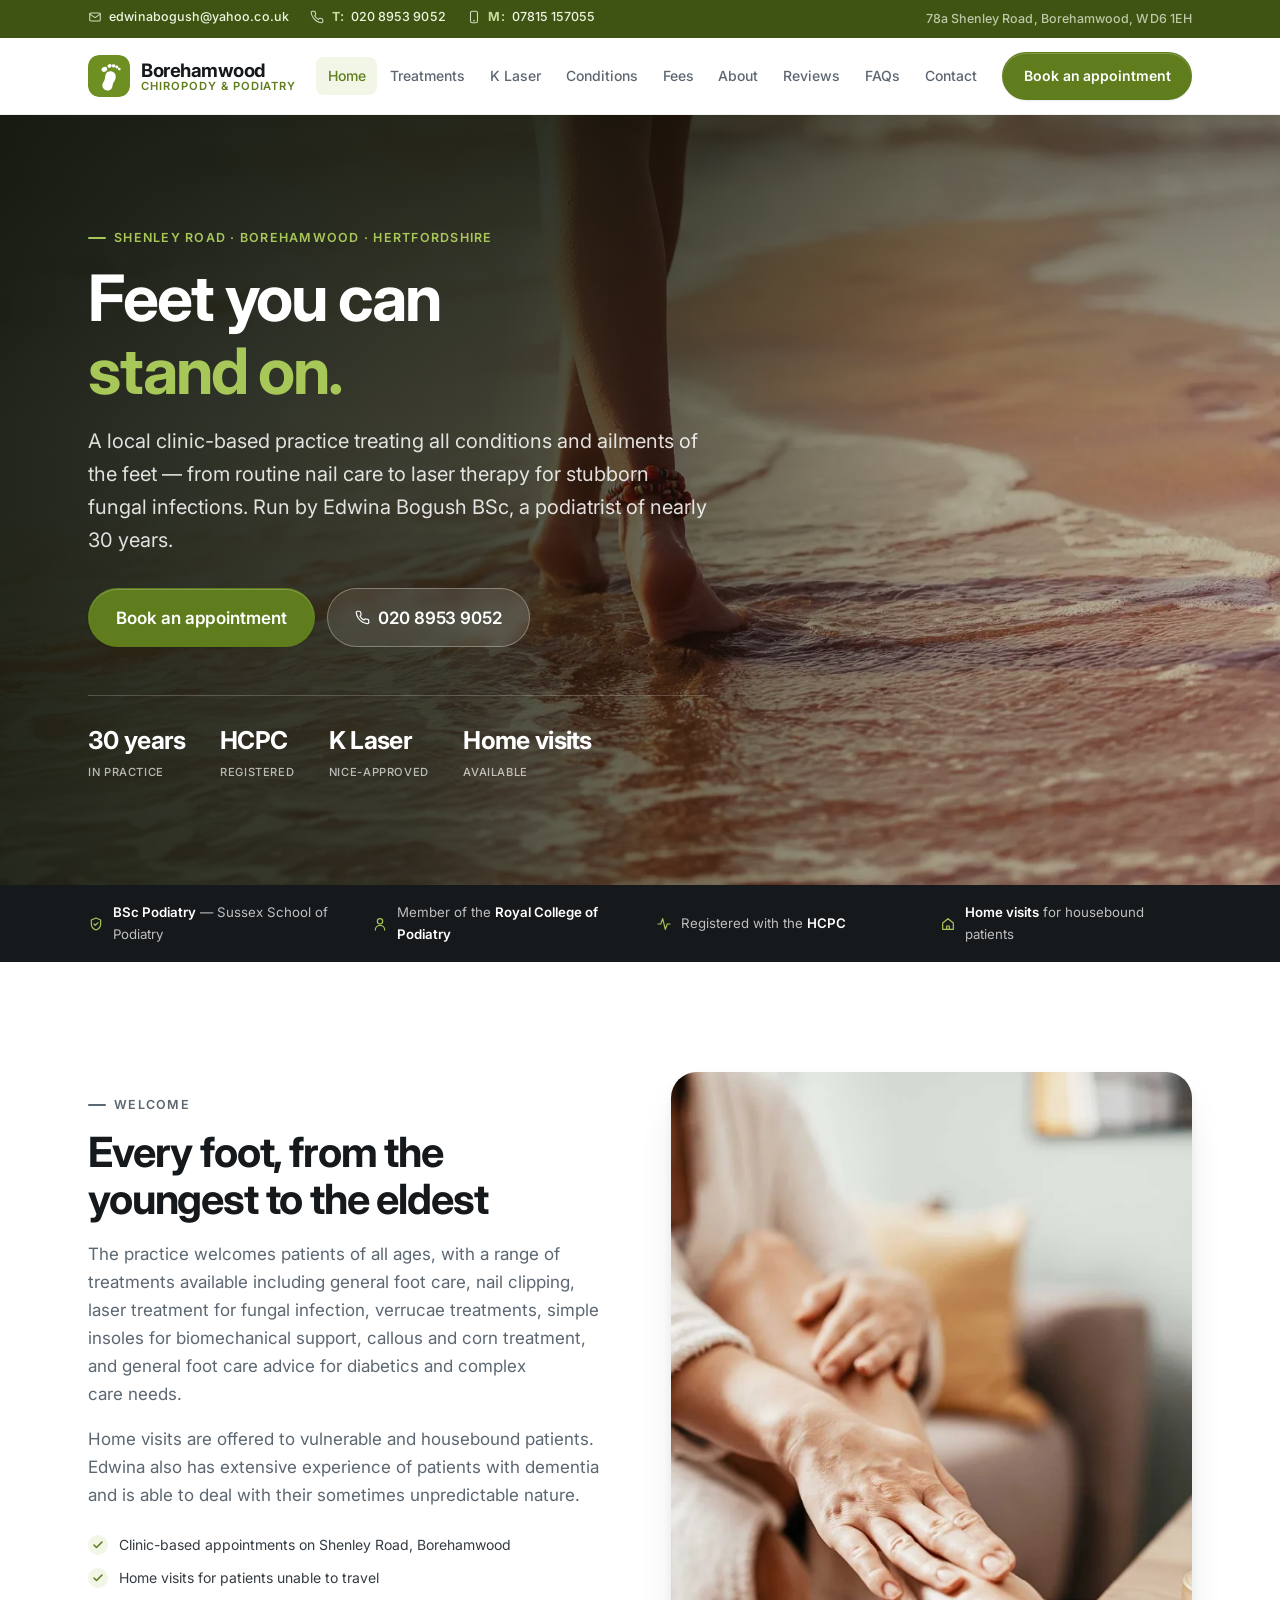
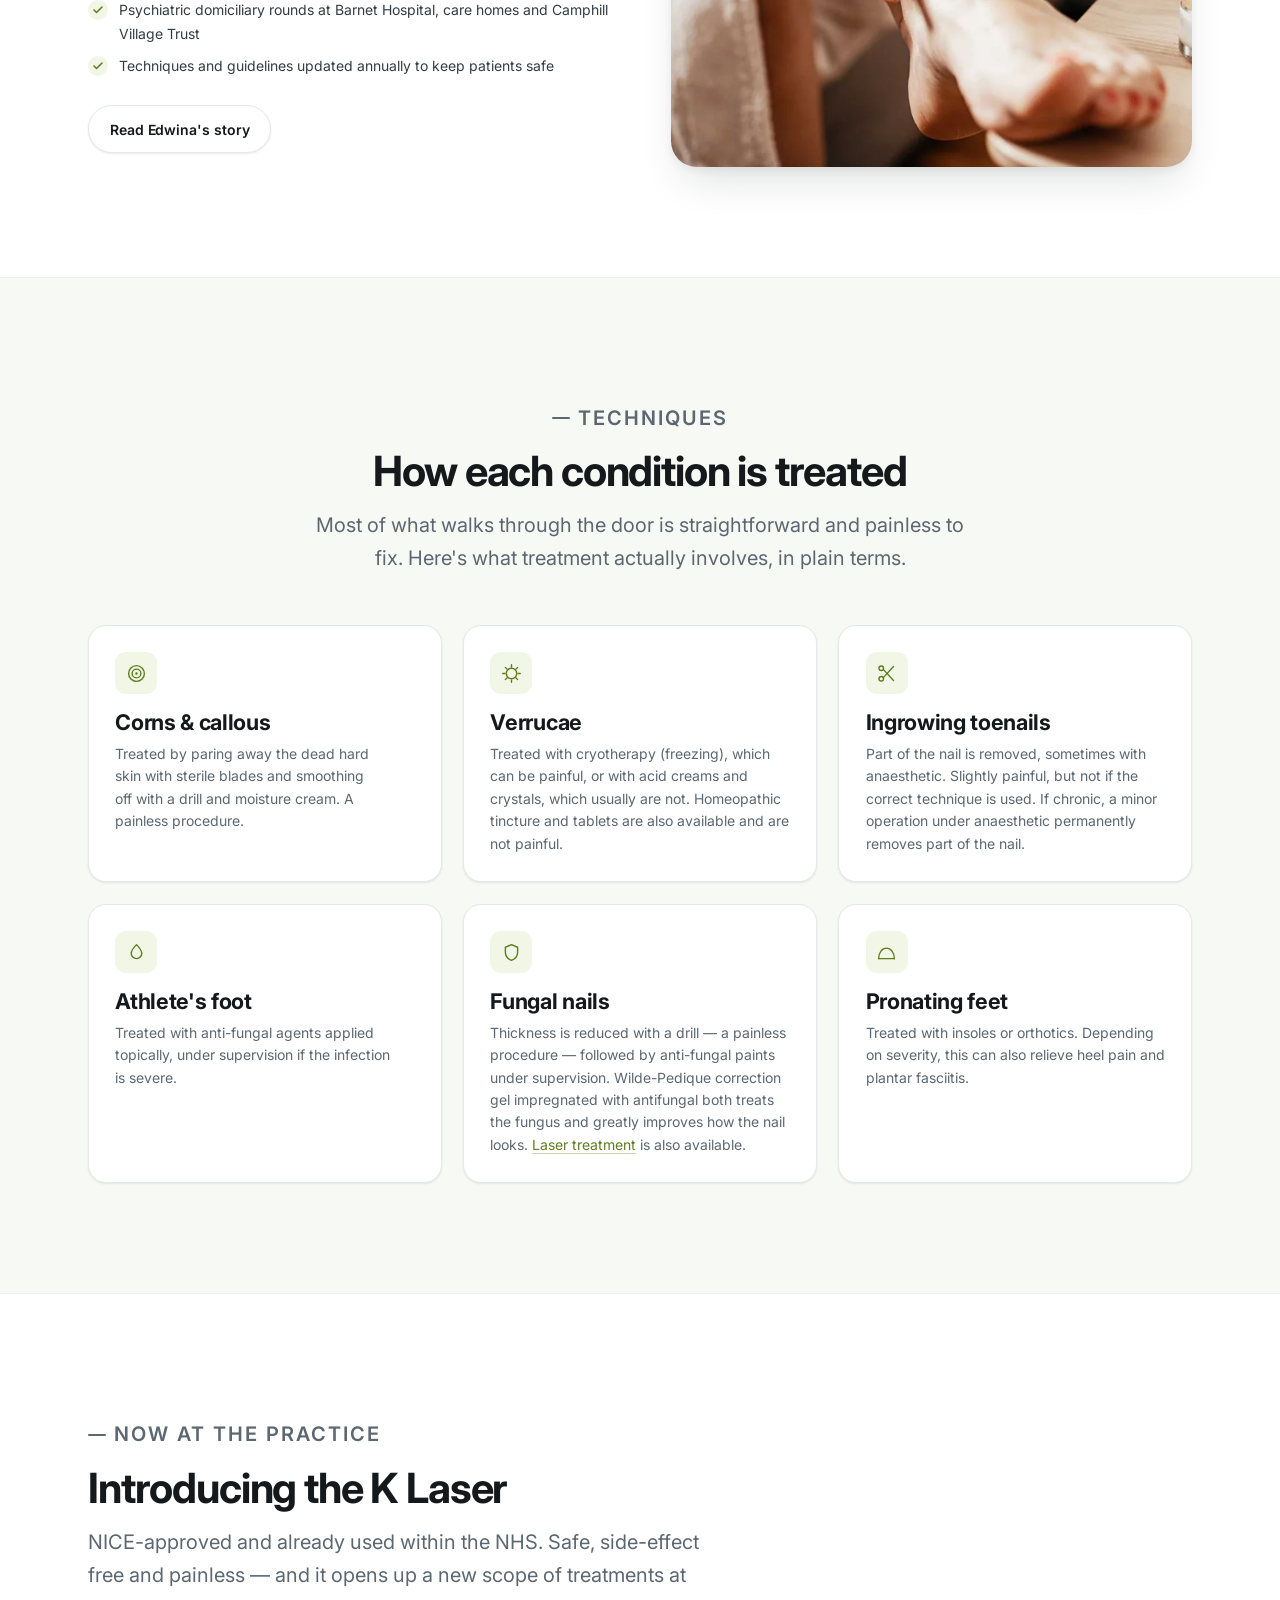
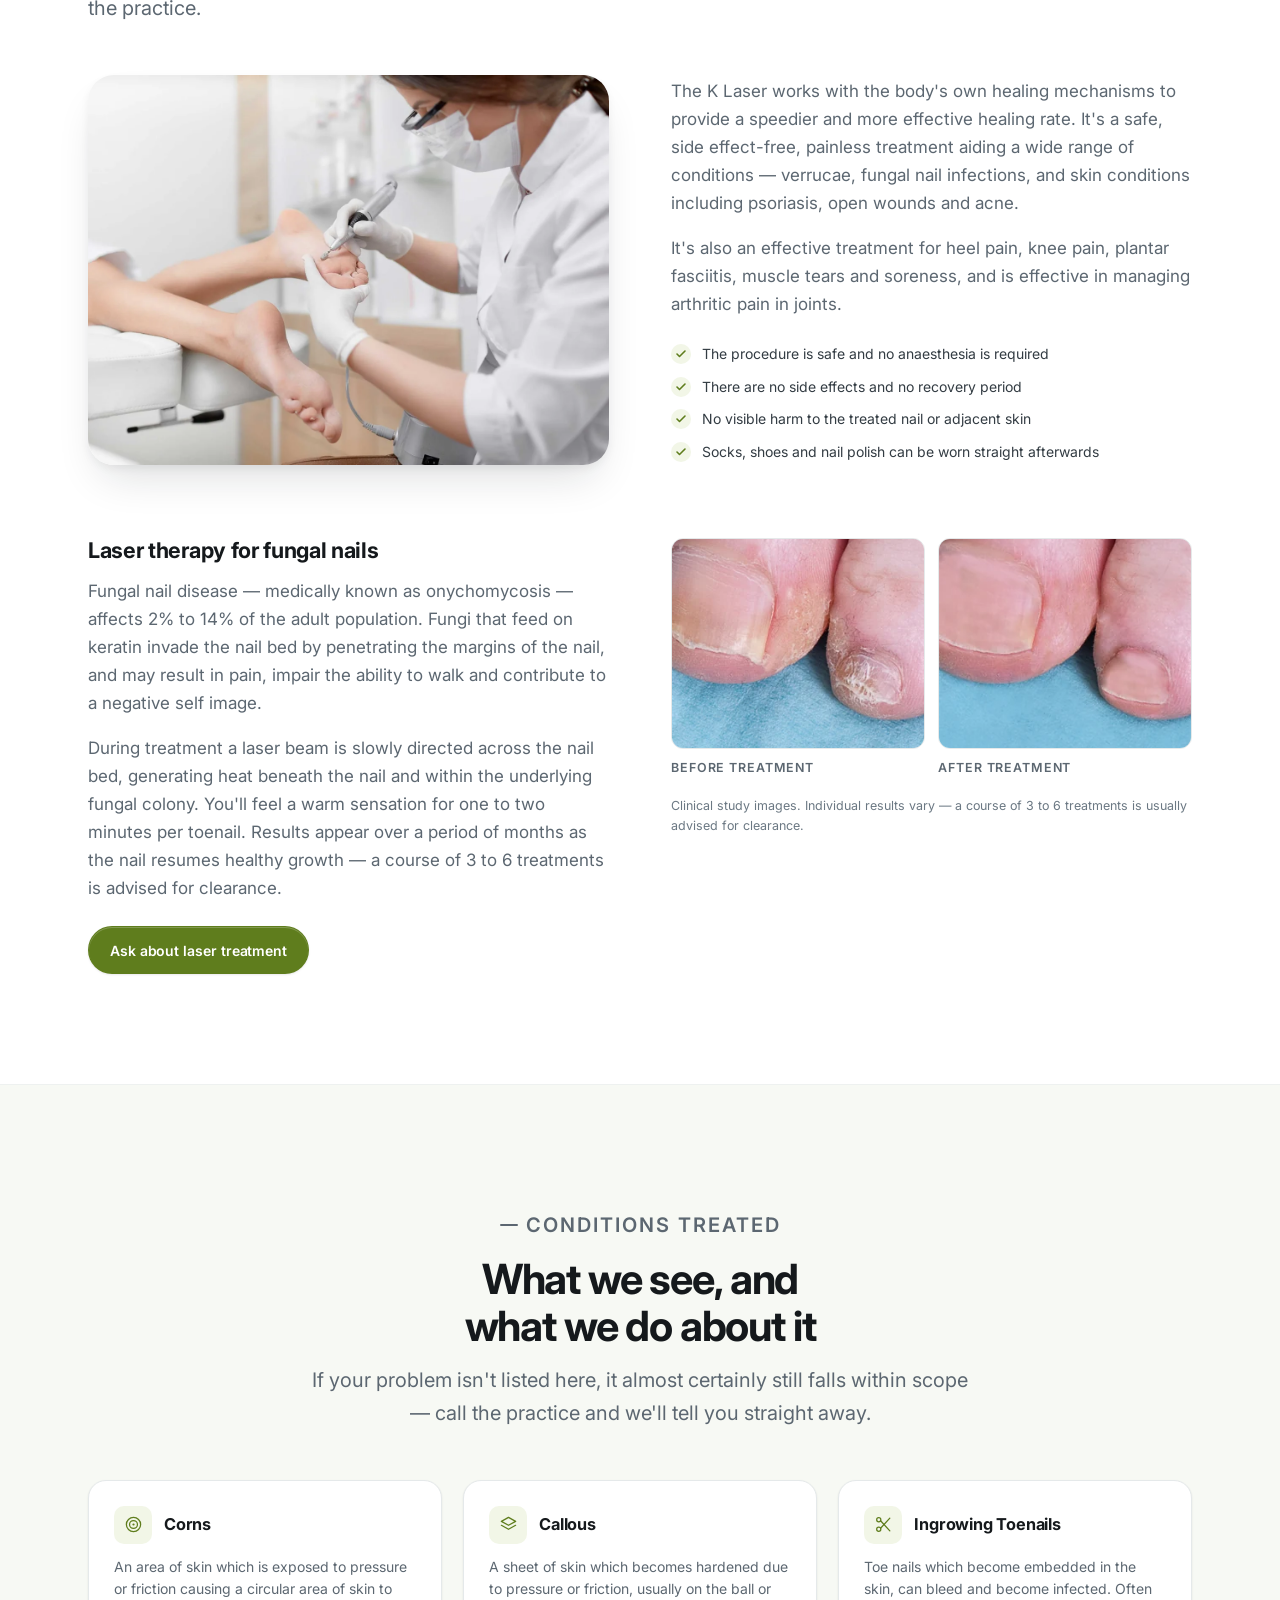
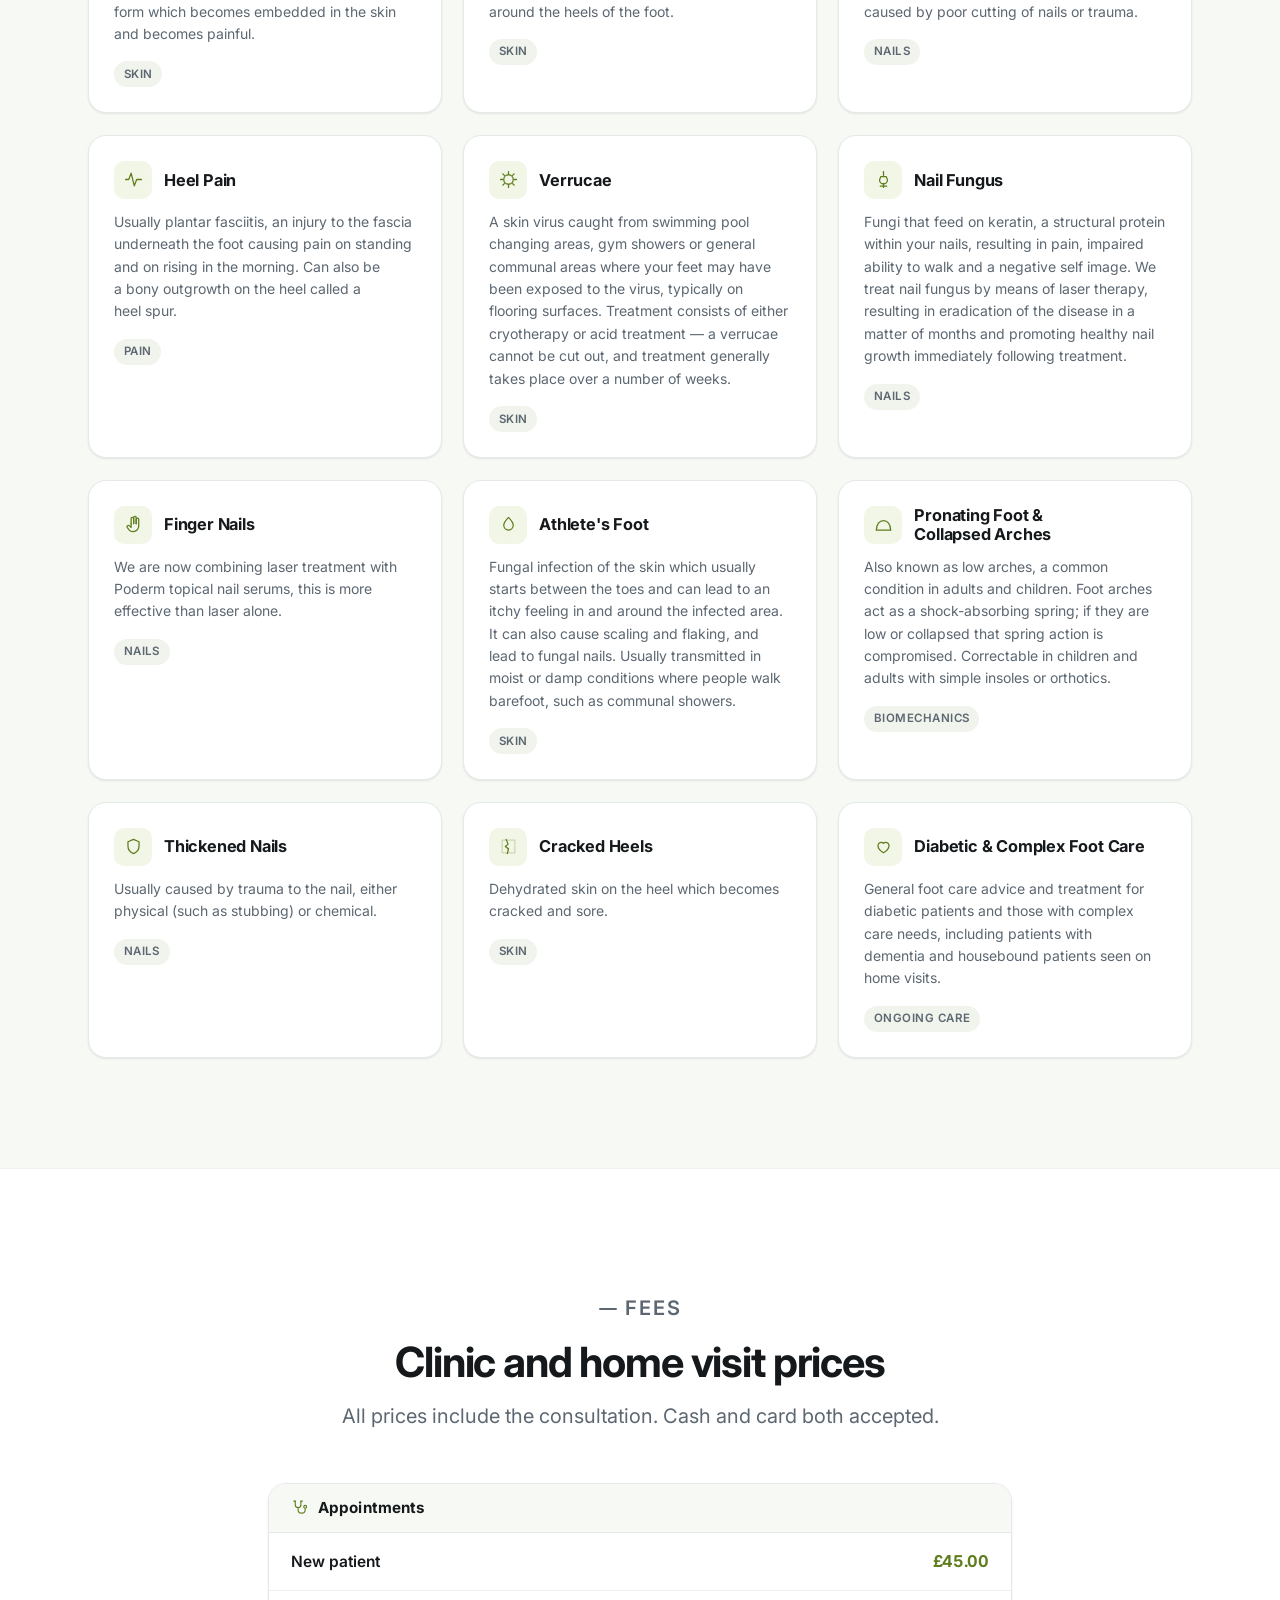
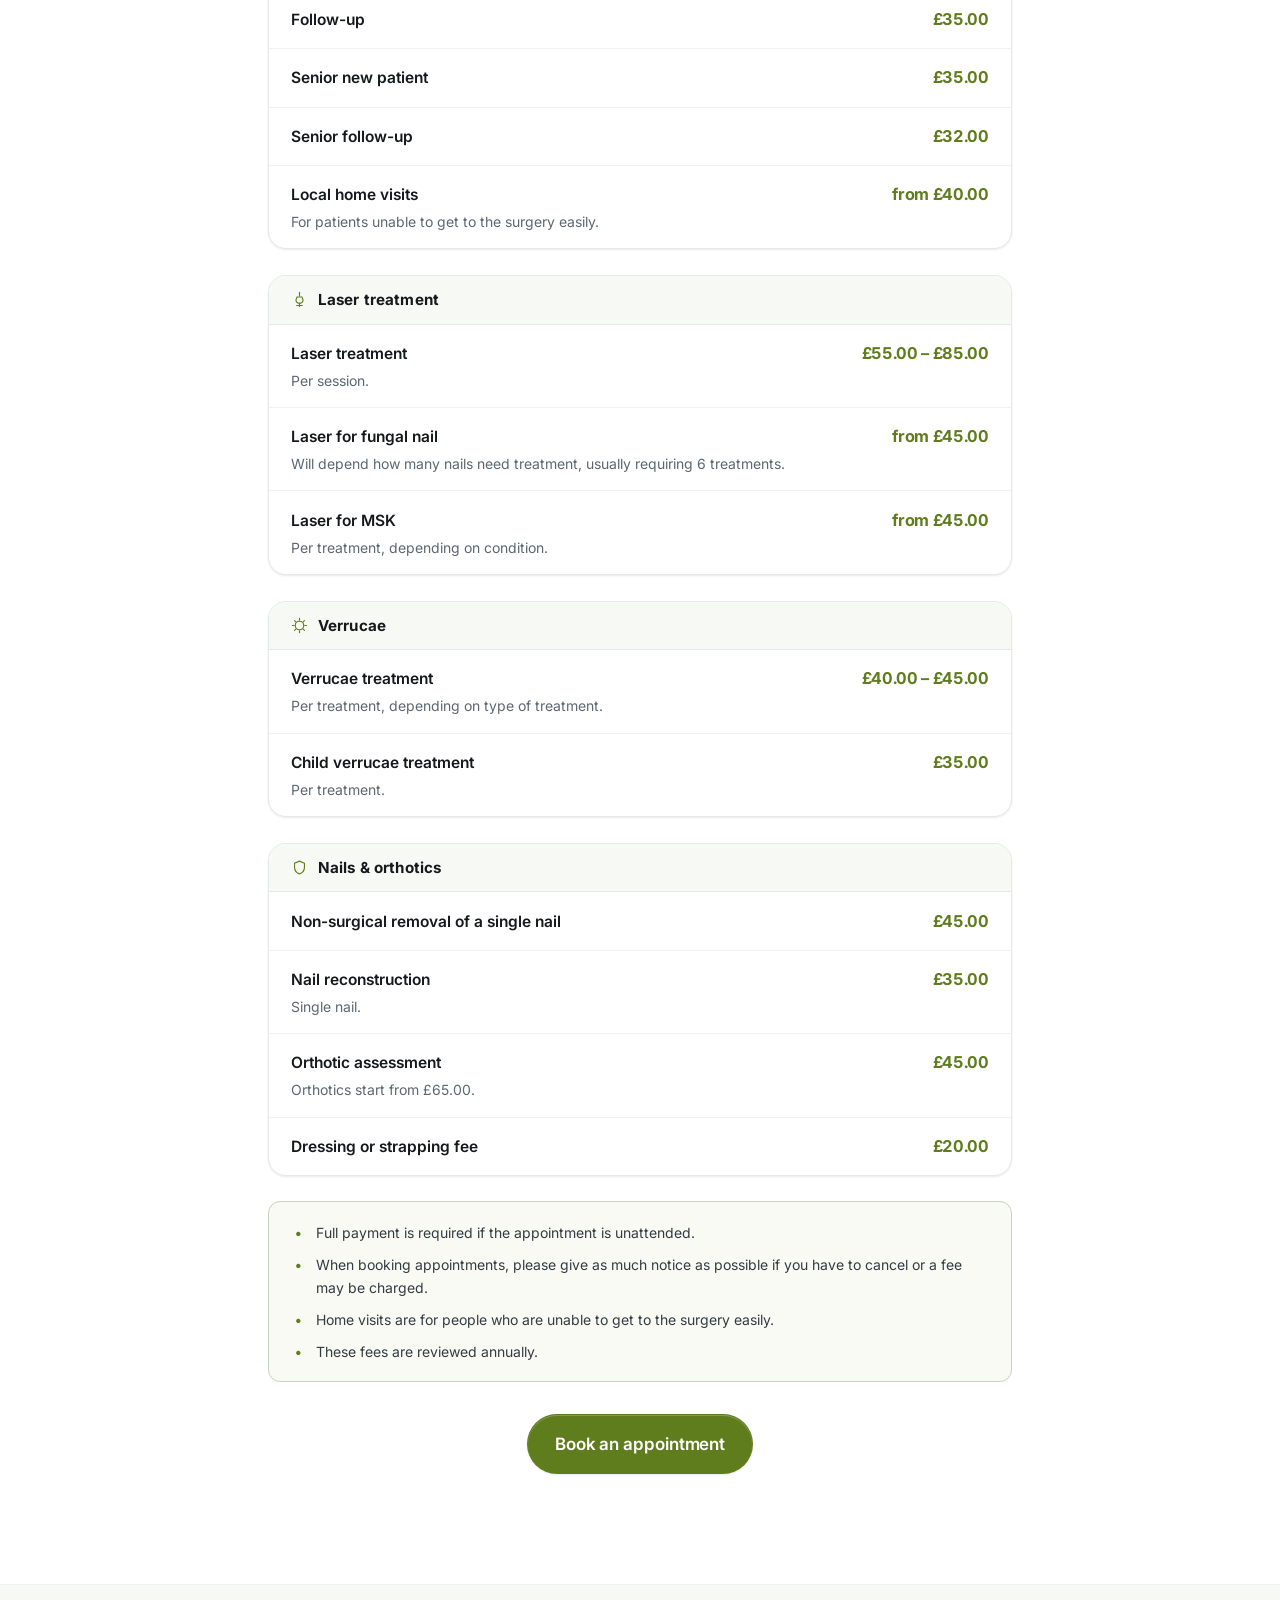
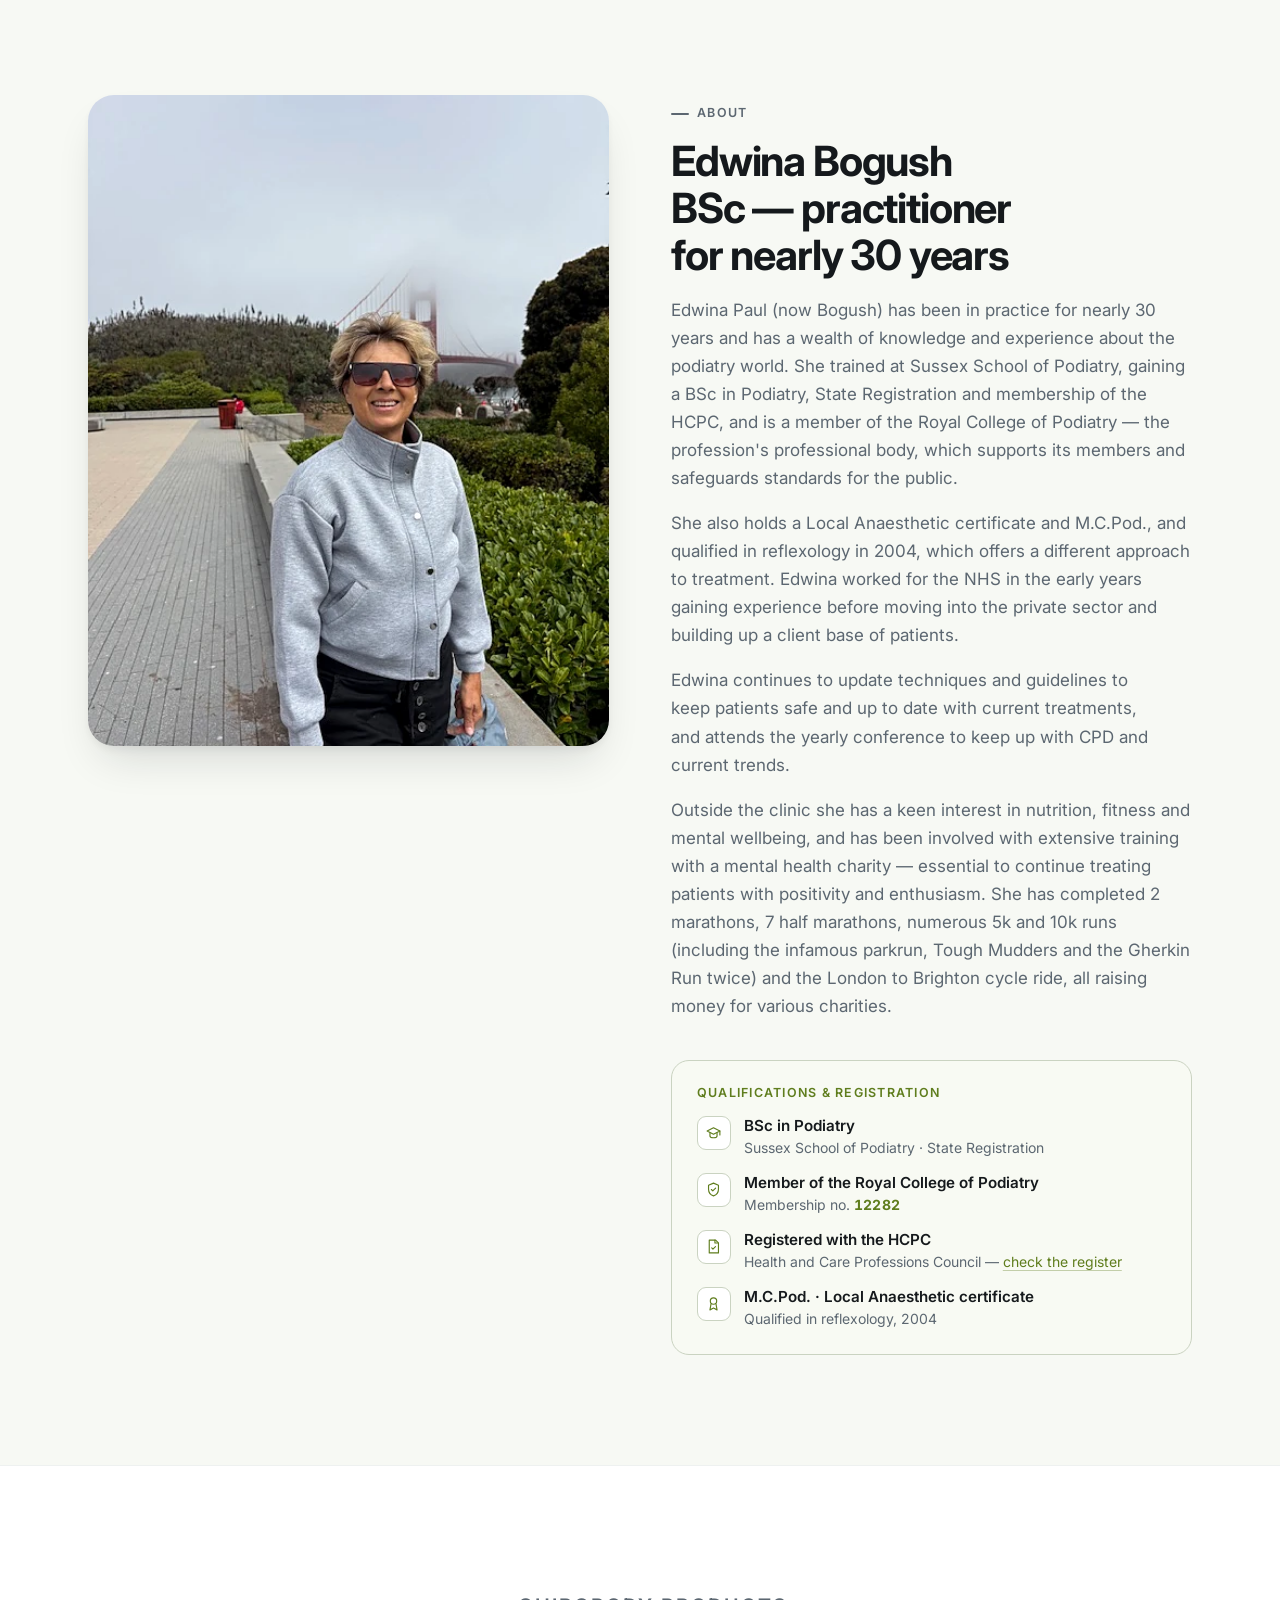
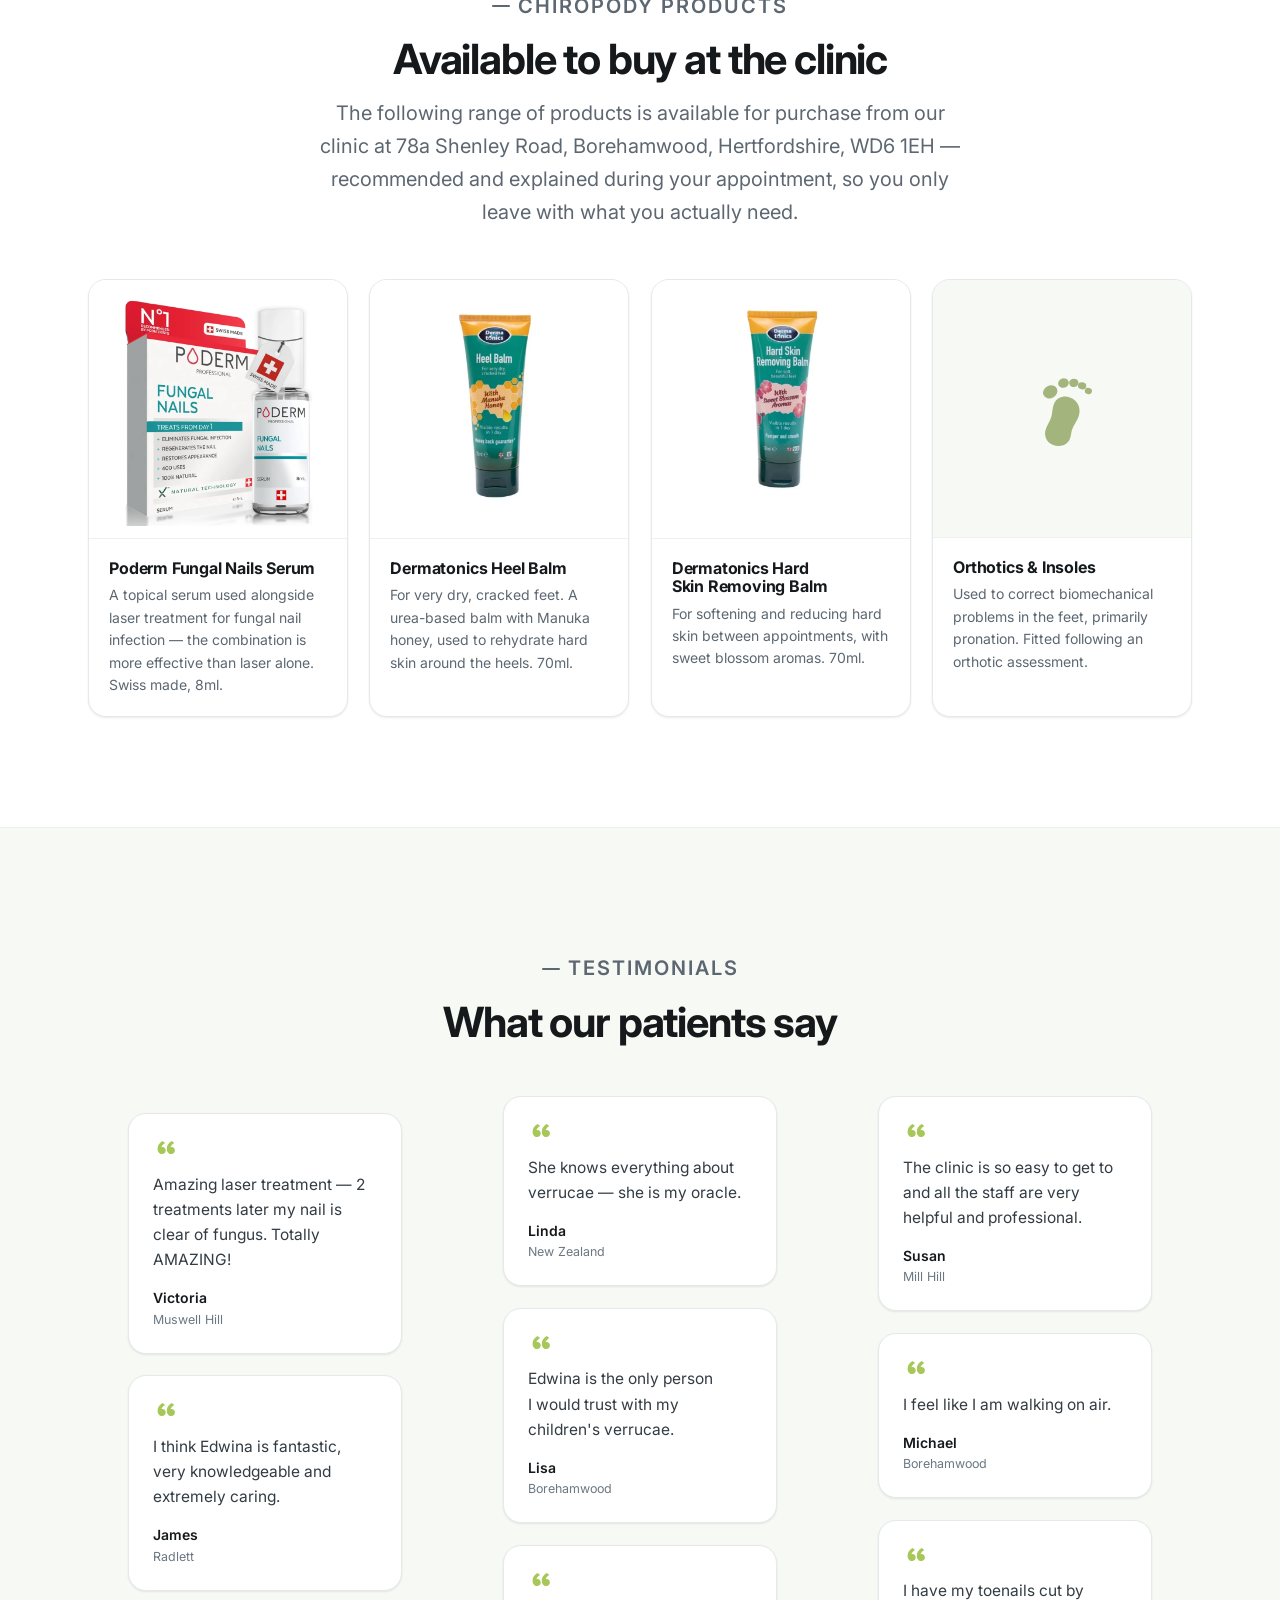
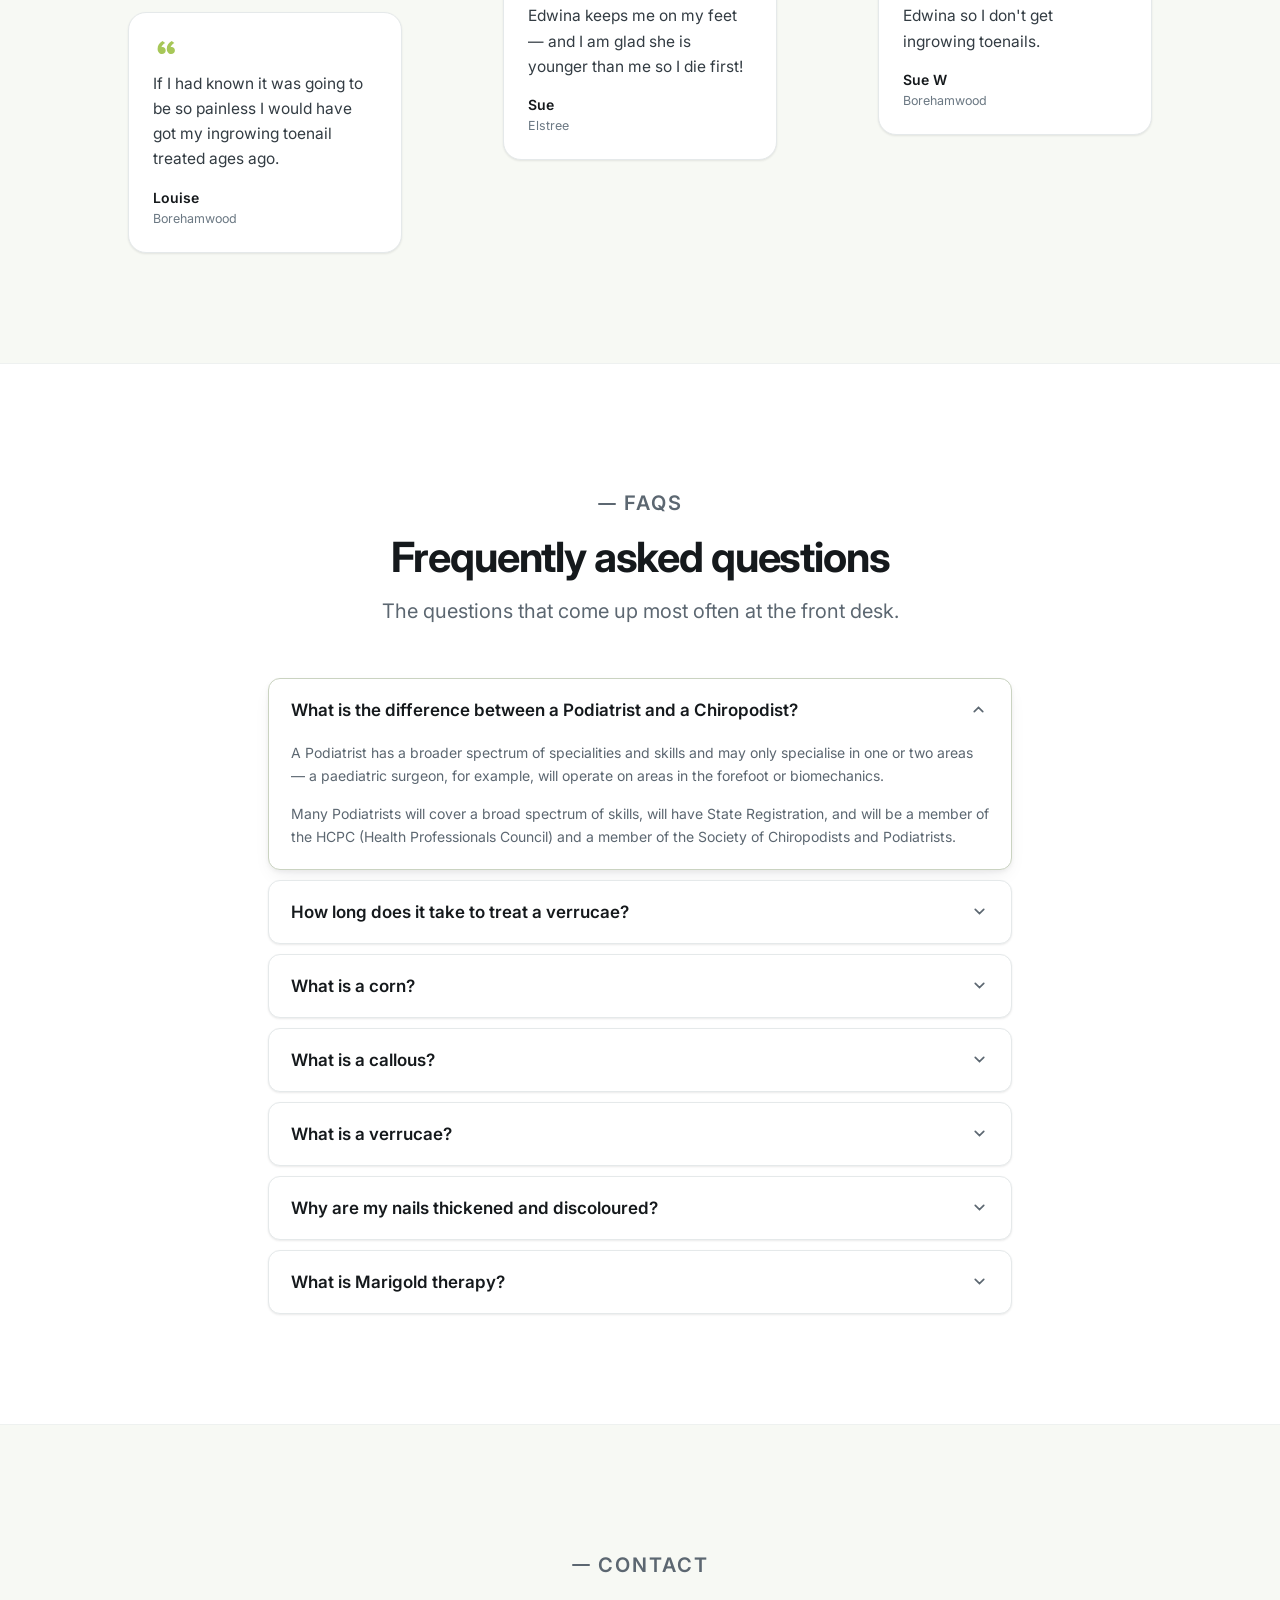
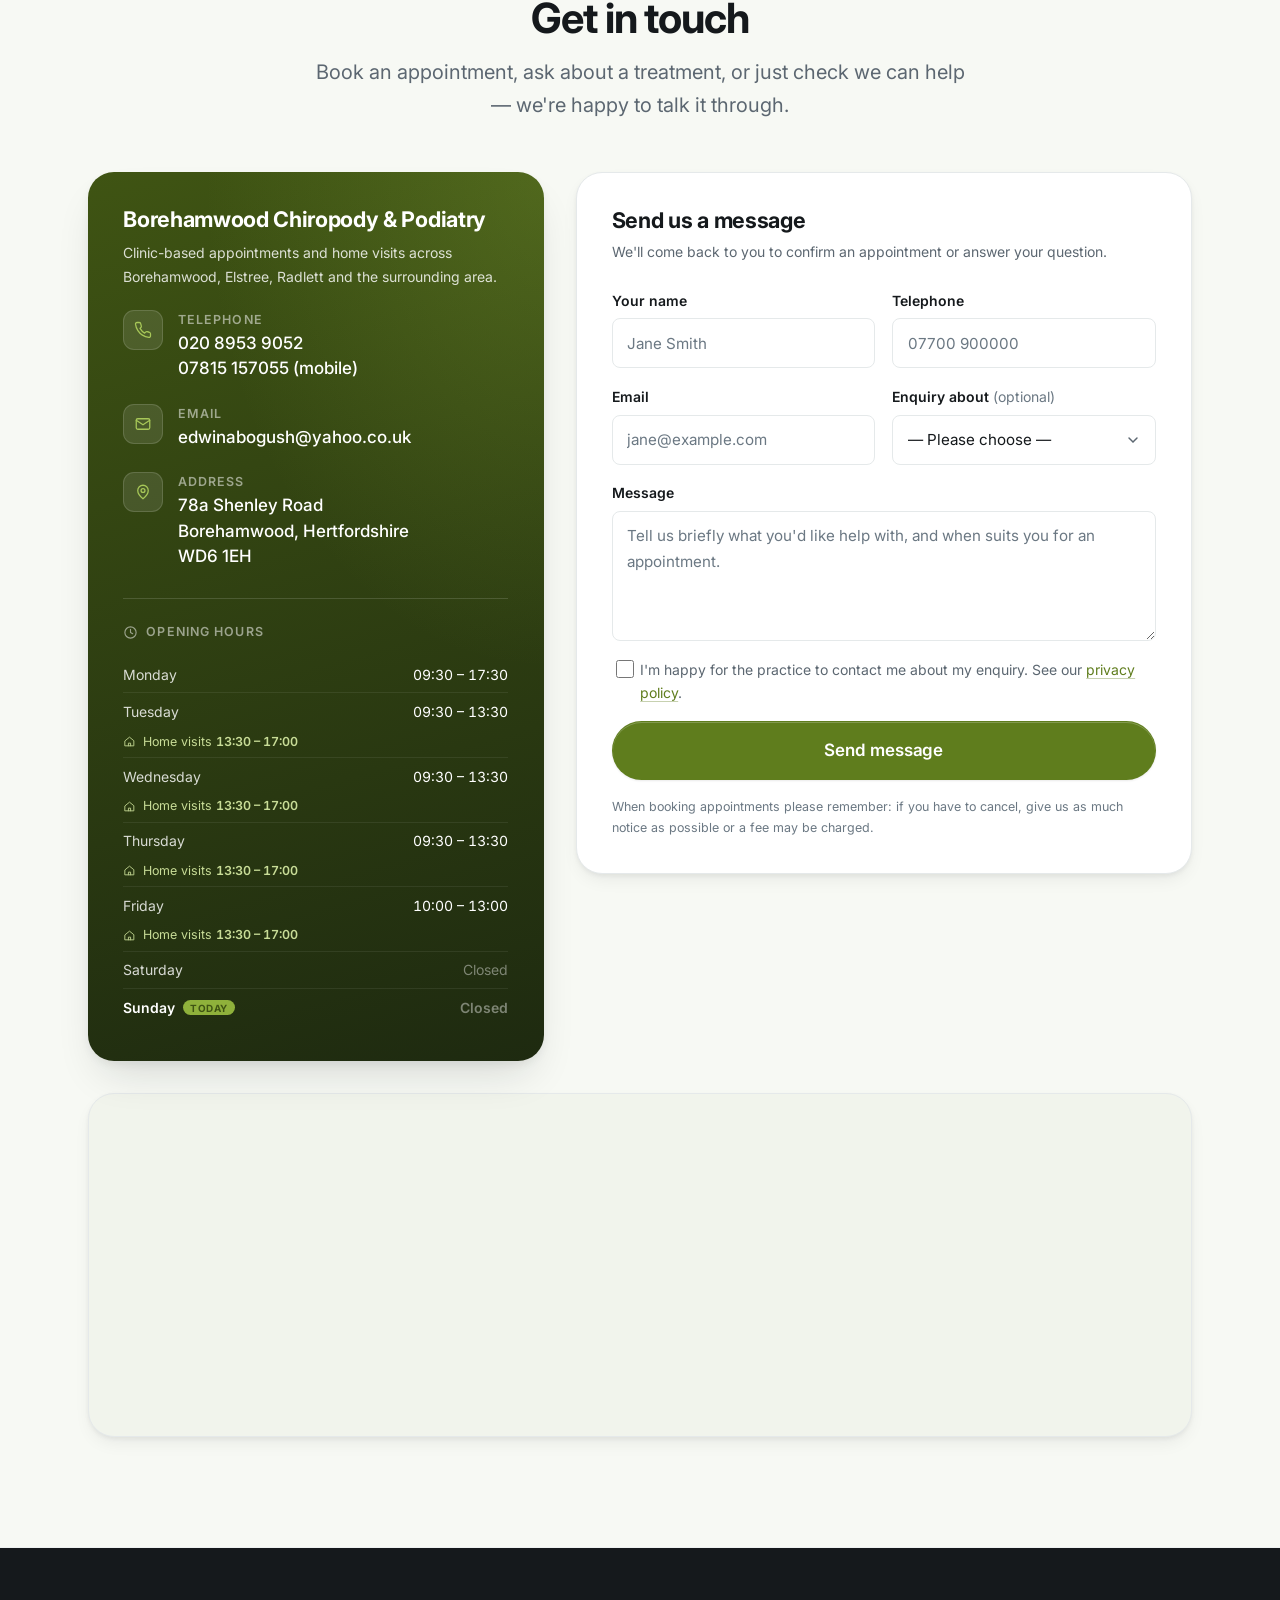
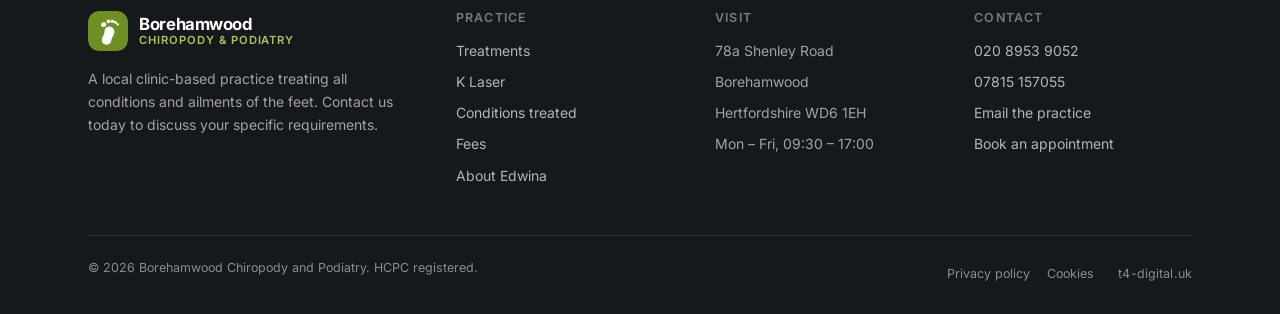
==== commit 80f79cc5: "profile image update, and about me update" ====
--- a/index.html
+++ b/index.html
@@ -417,8 +417,8 @@
   <!-- ============================================================== ABOUT -->
   <section class="section section--alt" id="about">
     <div class="wrap split split--sticky">
-      <div class="split-media reveal">
-        <img src="assets/img/edwina.webp" alt="Edwina Bogush, podiatrist, at the practice" width="900" height="836" loading="lazy">
+      <div class="split-media split-media--portrait reveal">
+        <img src="assets/img/edwina.webp" alt="Edwina Bogush, podiatrist, smiling outdoors with the Golden Gate Bridge behind her" width="480" height="600" loading="lazy">
       </div>
       <div class="split-body reveal">
         <p class="eyebrow">About</p>
@@ -445,8 +445,8 @@
           Outside the clinic she has a keen interest in nutrition, fitness and mental wellbeing, and
           has been involved with extensive training with a mental health charity — essential to
           continue treating patients with positivity and enthusiasm. She has completed 2 marathons,
-          7 half marathons and numerous 5k and 10k runs including the infamous parkrun, Tough
-          Mudders and the Gherkin Run twice, raising money for various charities.
+          7 half marathons, numerous 5k and 10k runs (including the infamous parkrun, Tough
+          Mudders and the Gherkin Run twice) and the London to Brighton cycle ride, all raising money for various charities.
         </p>
 
         <!-- Qualifications & registration.
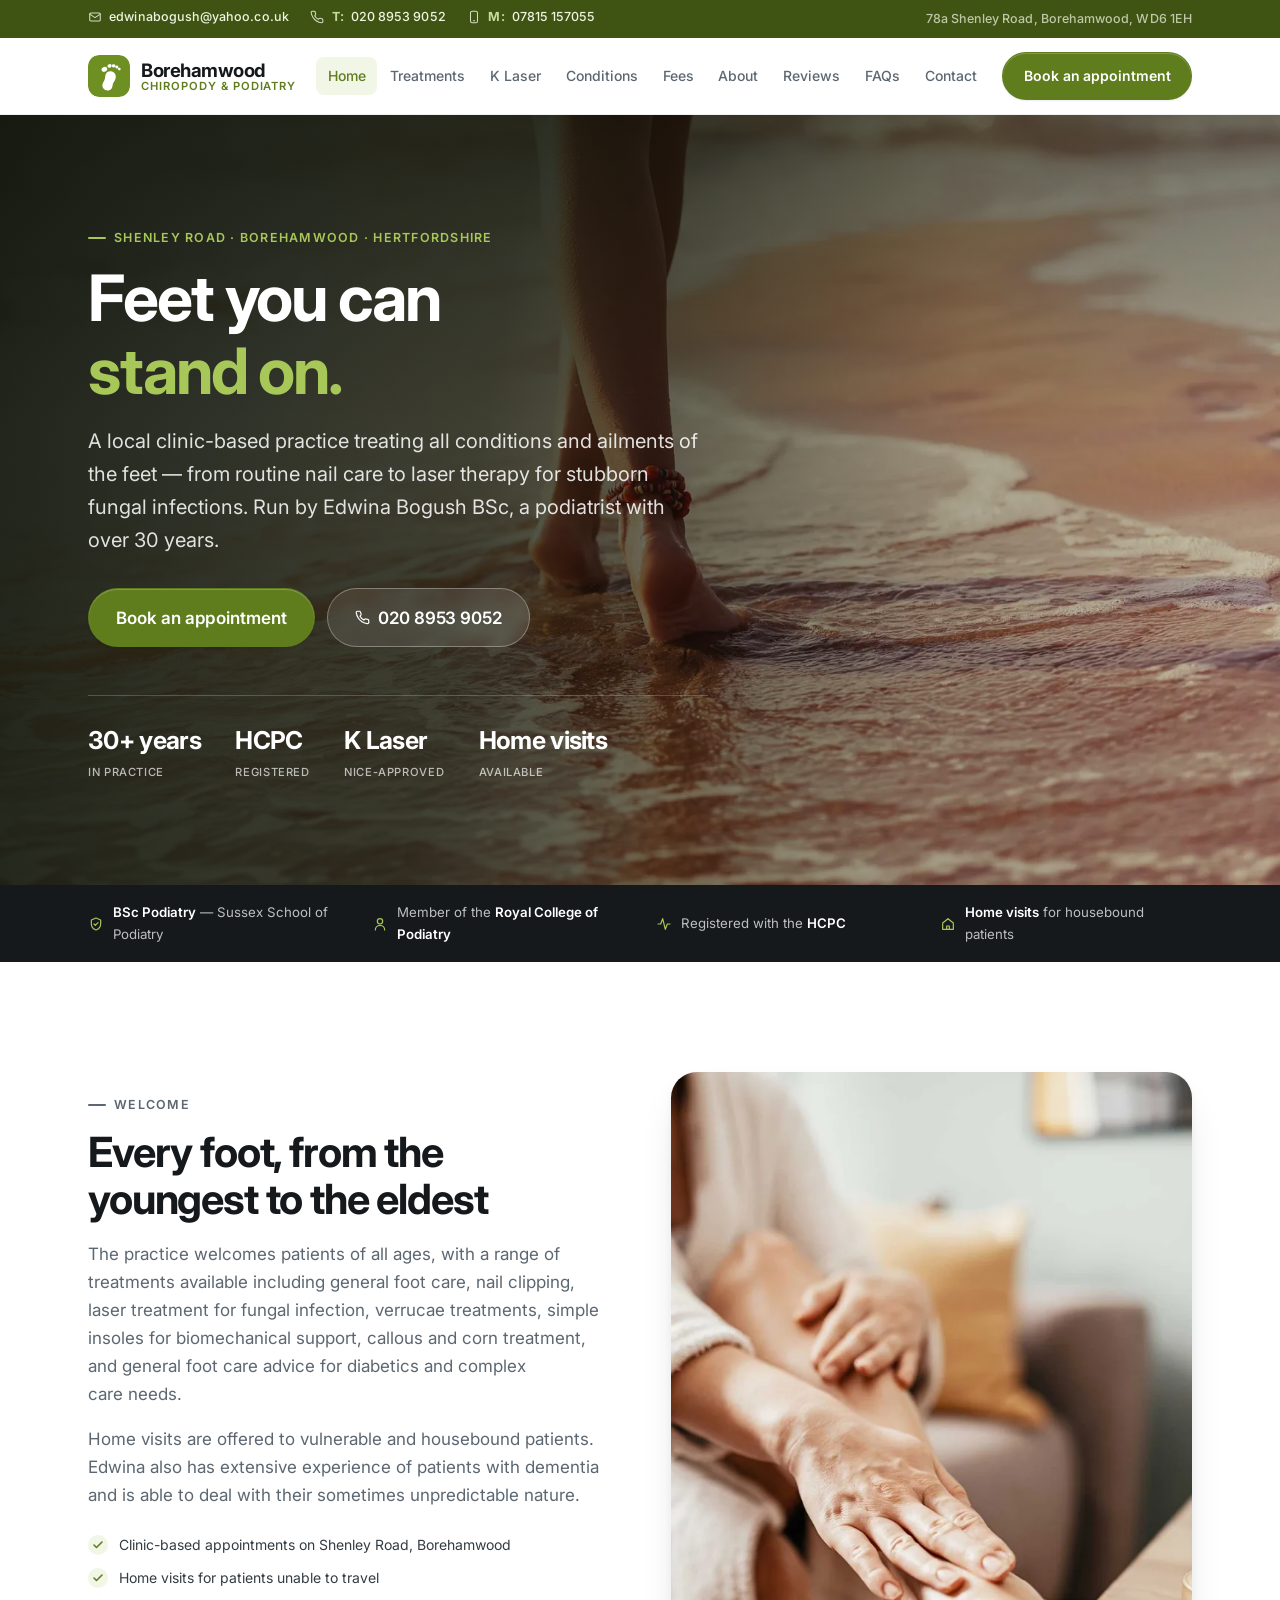
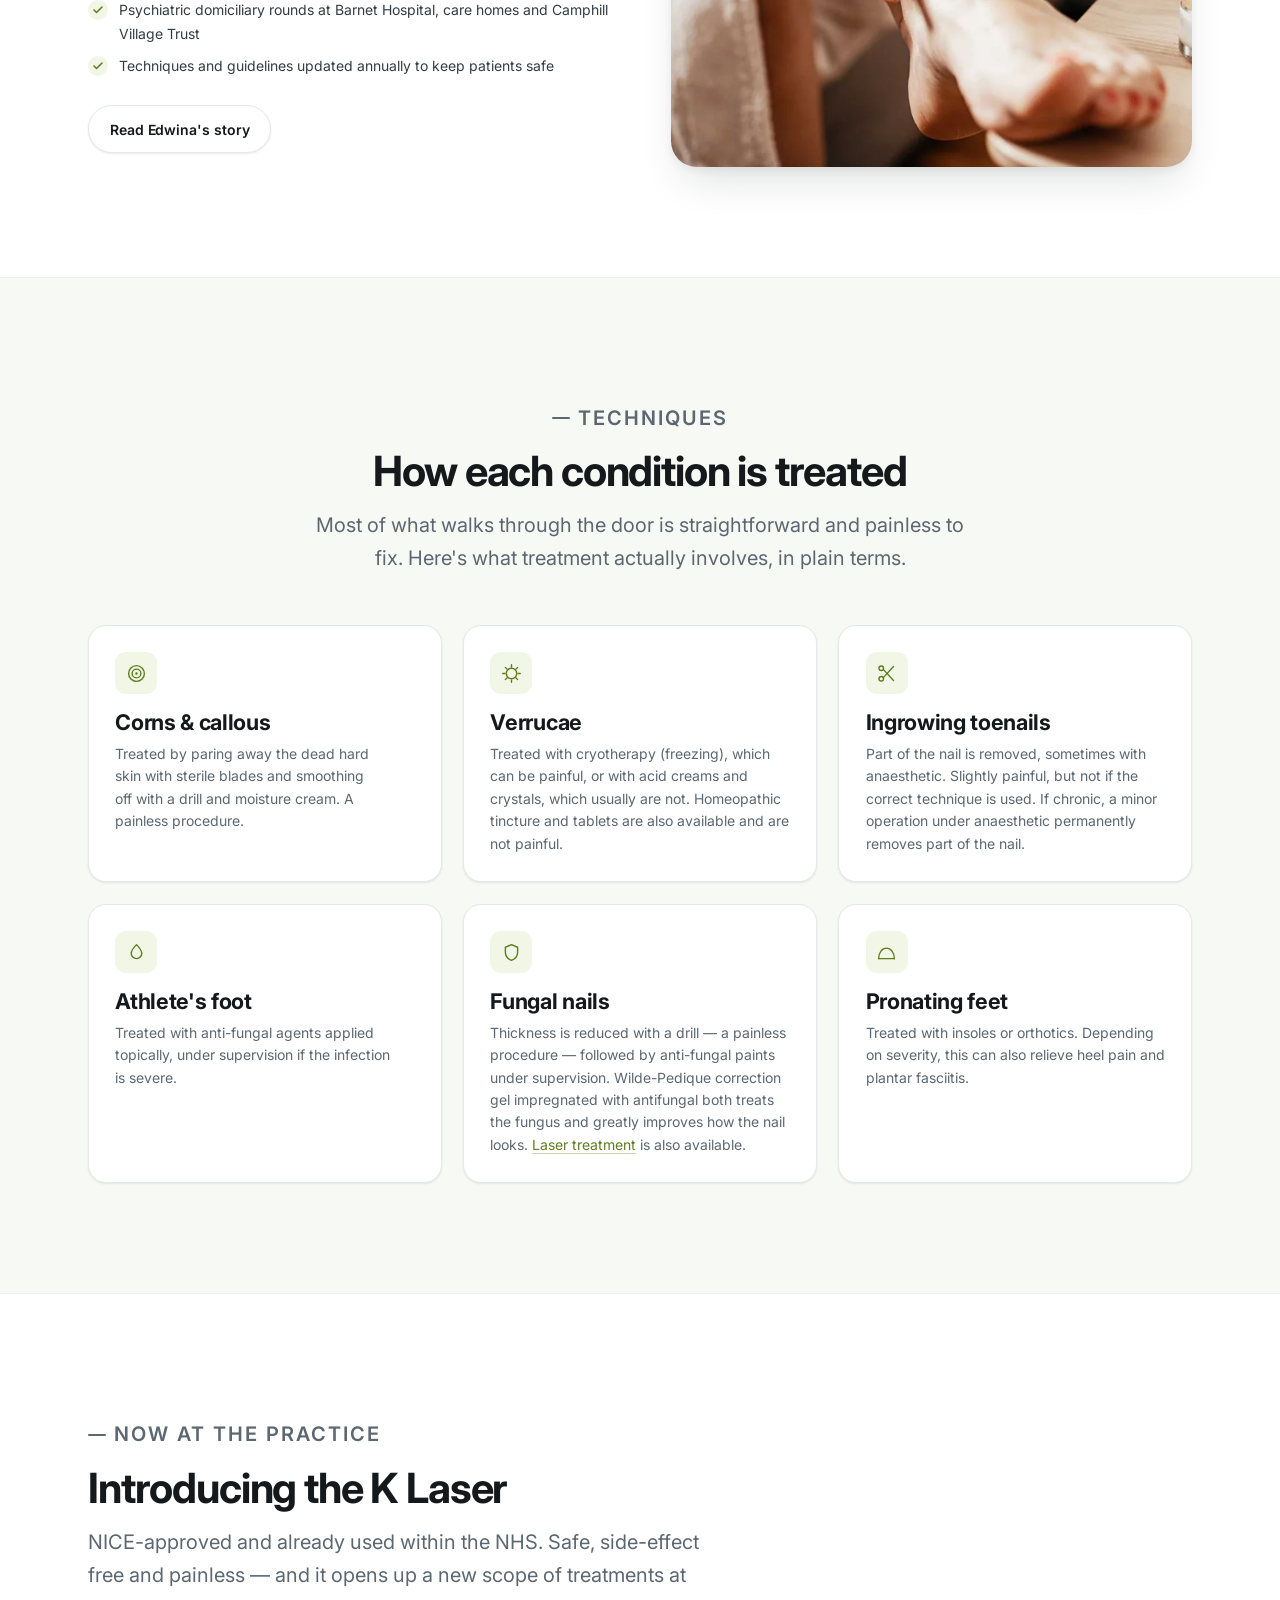
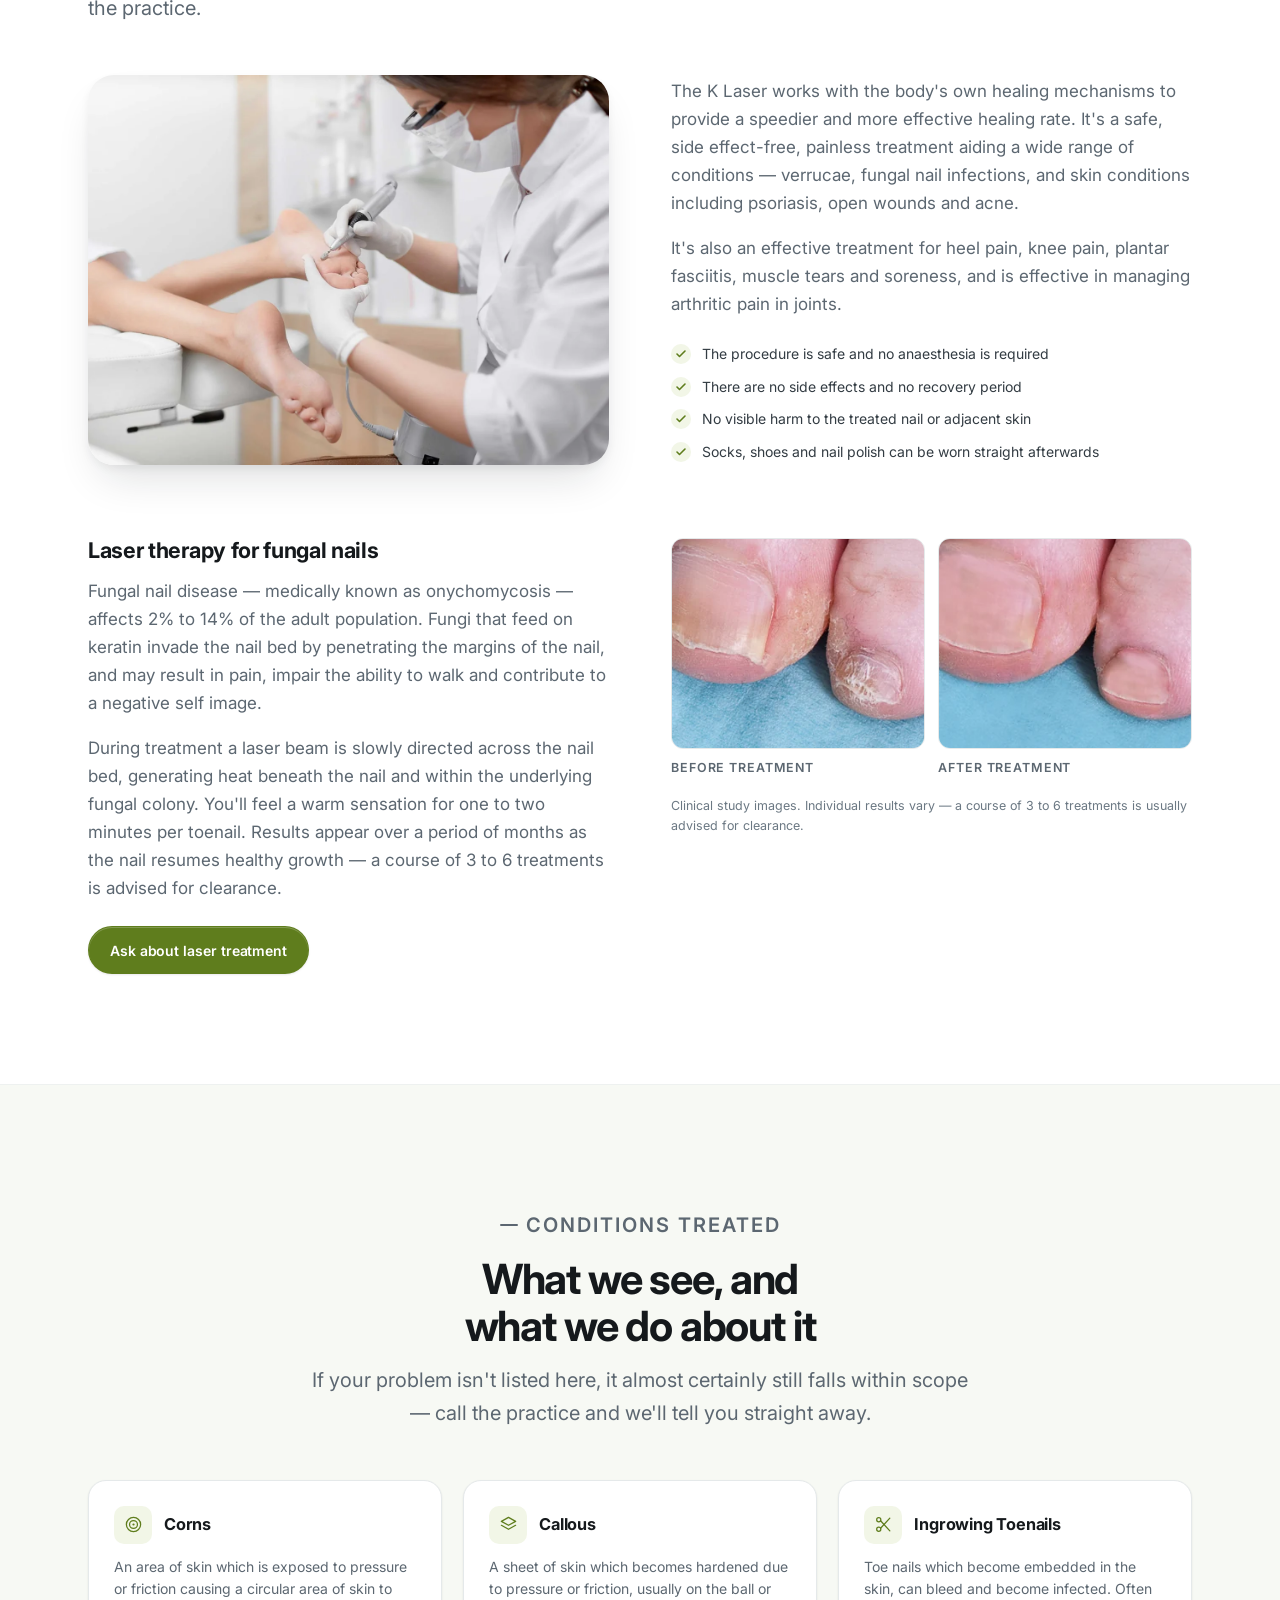
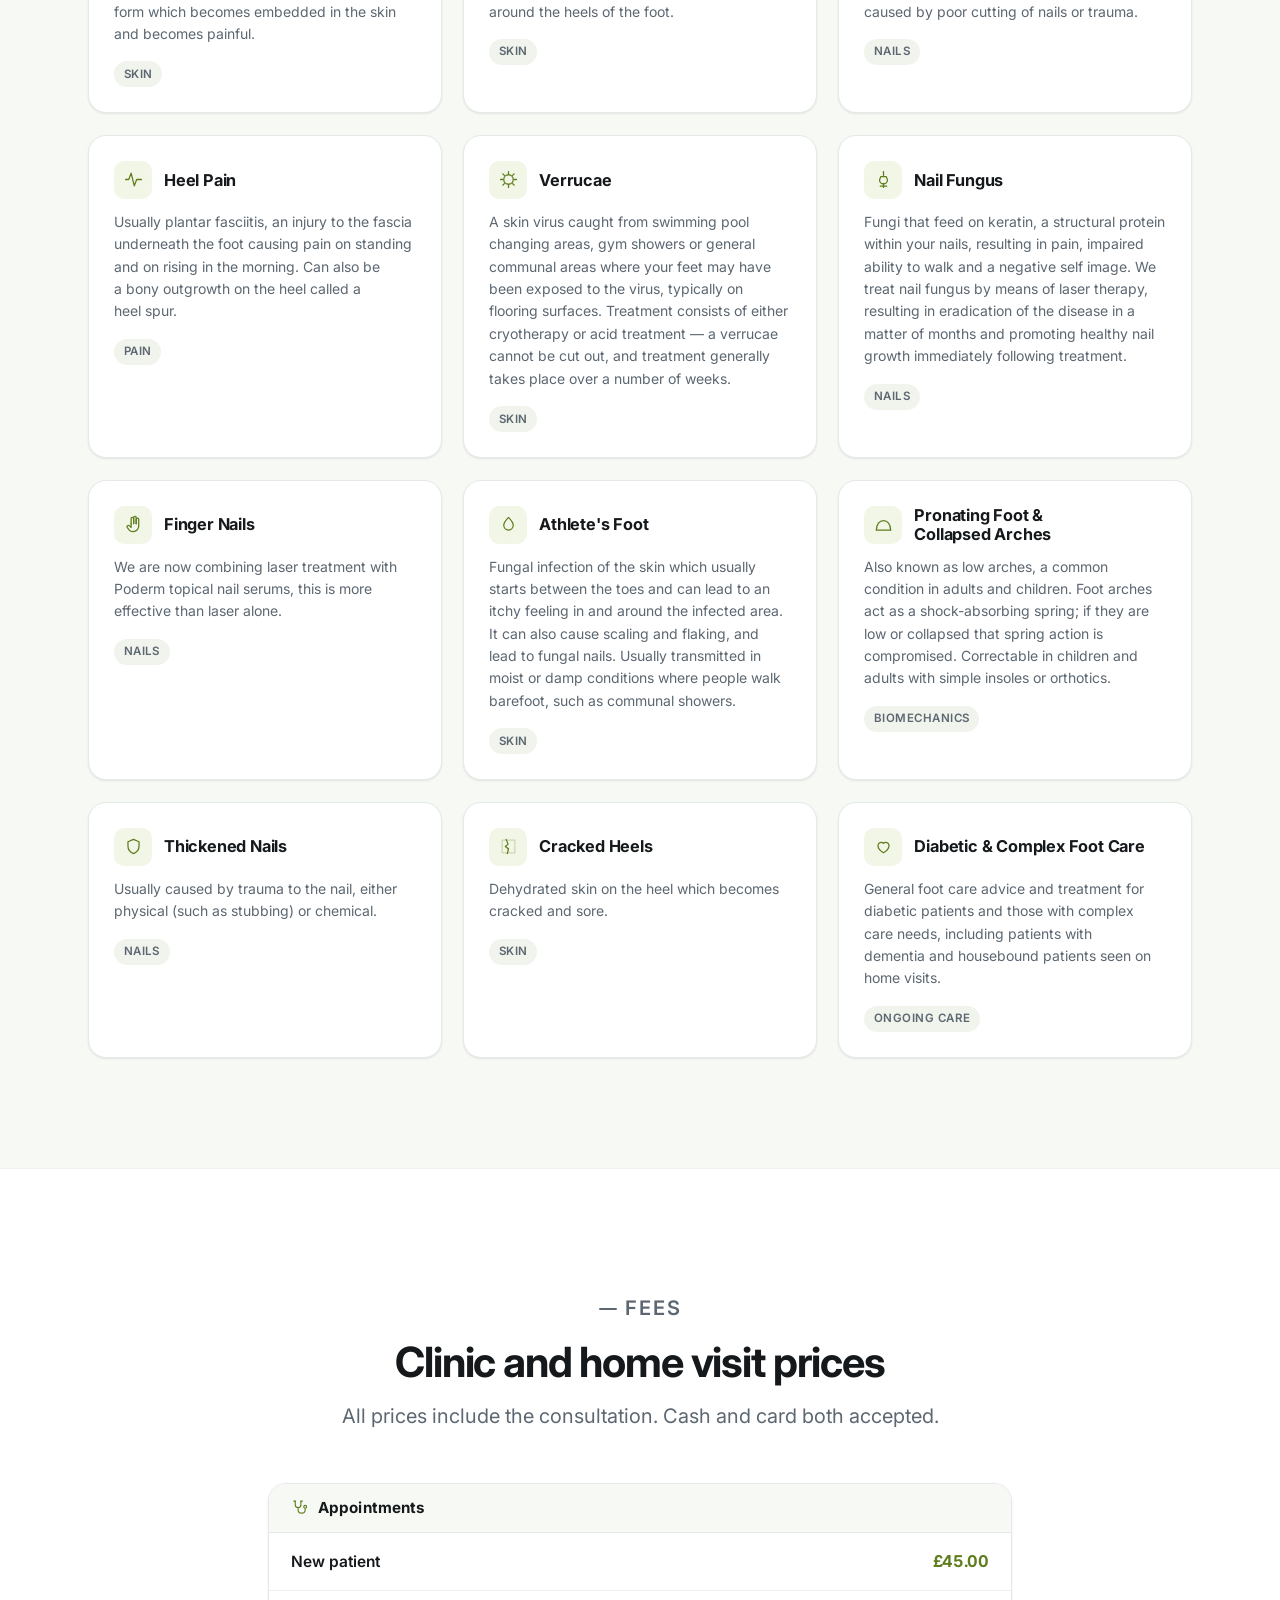
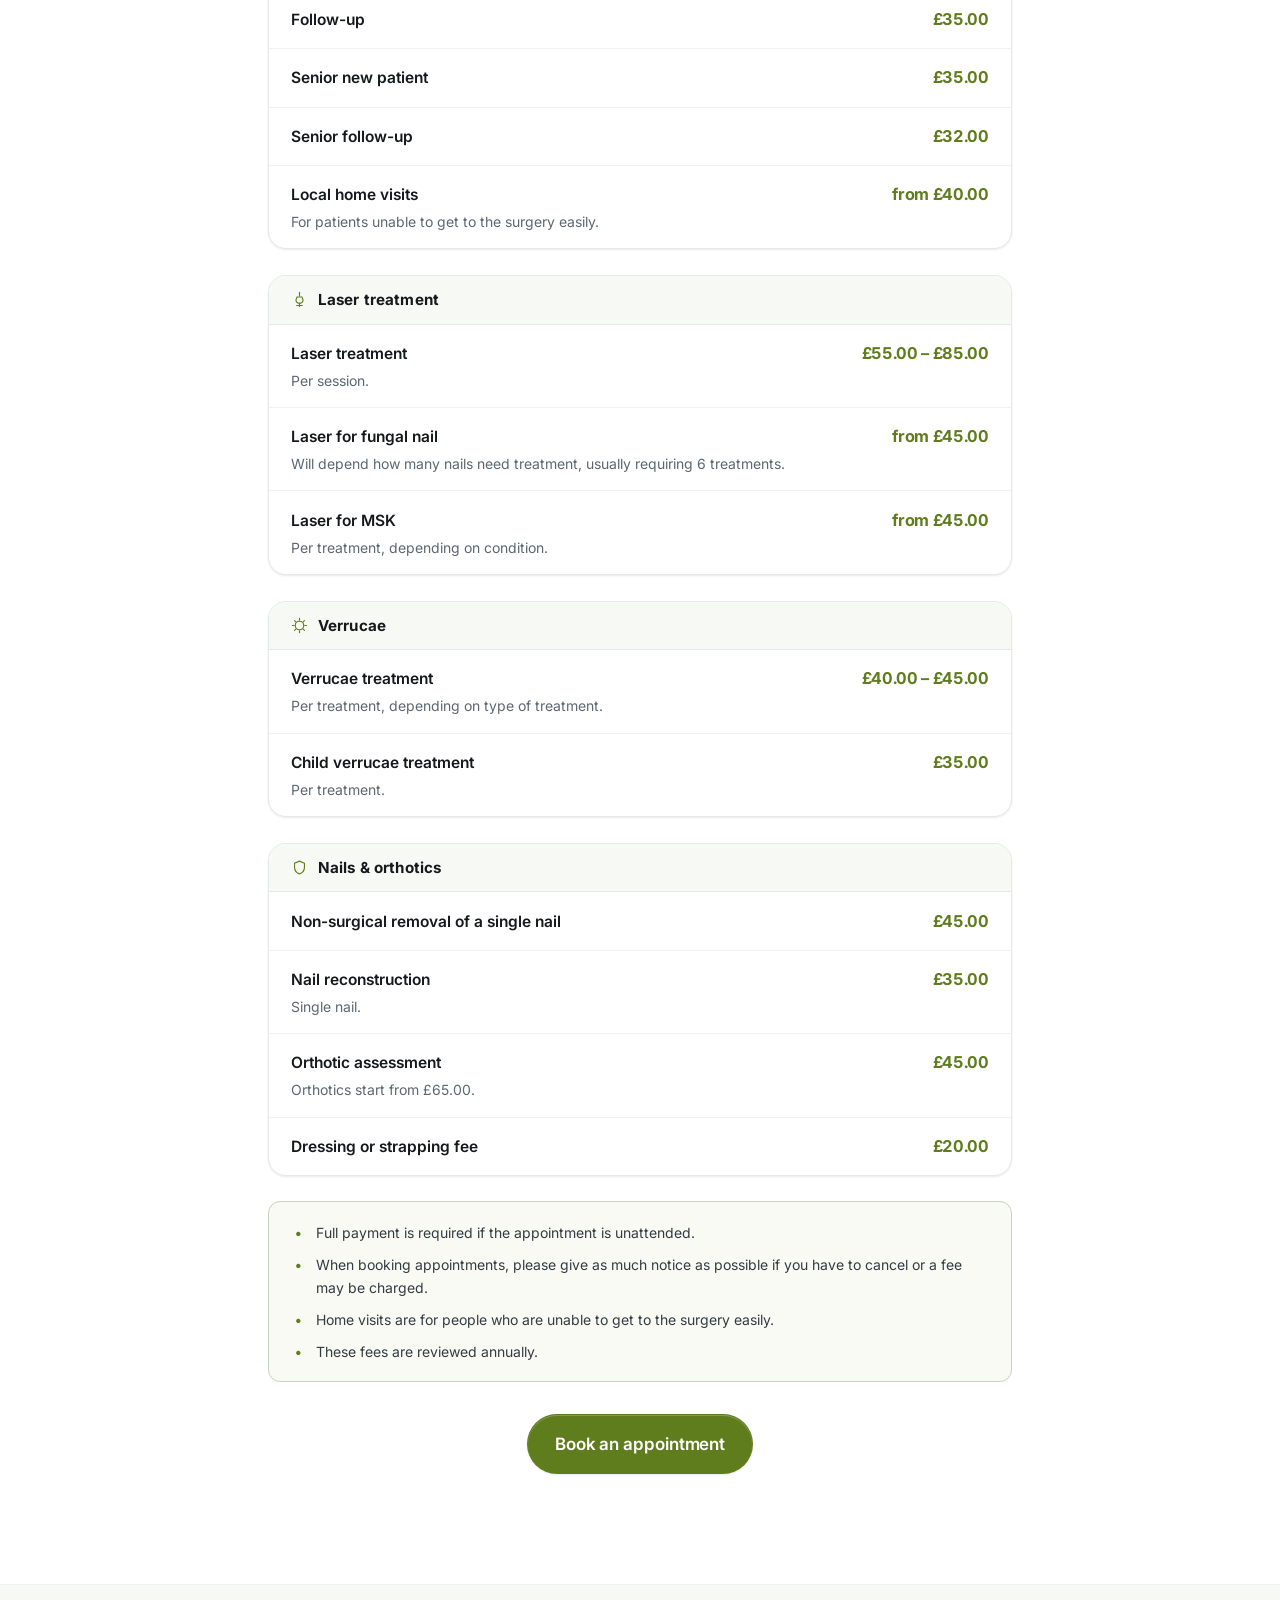
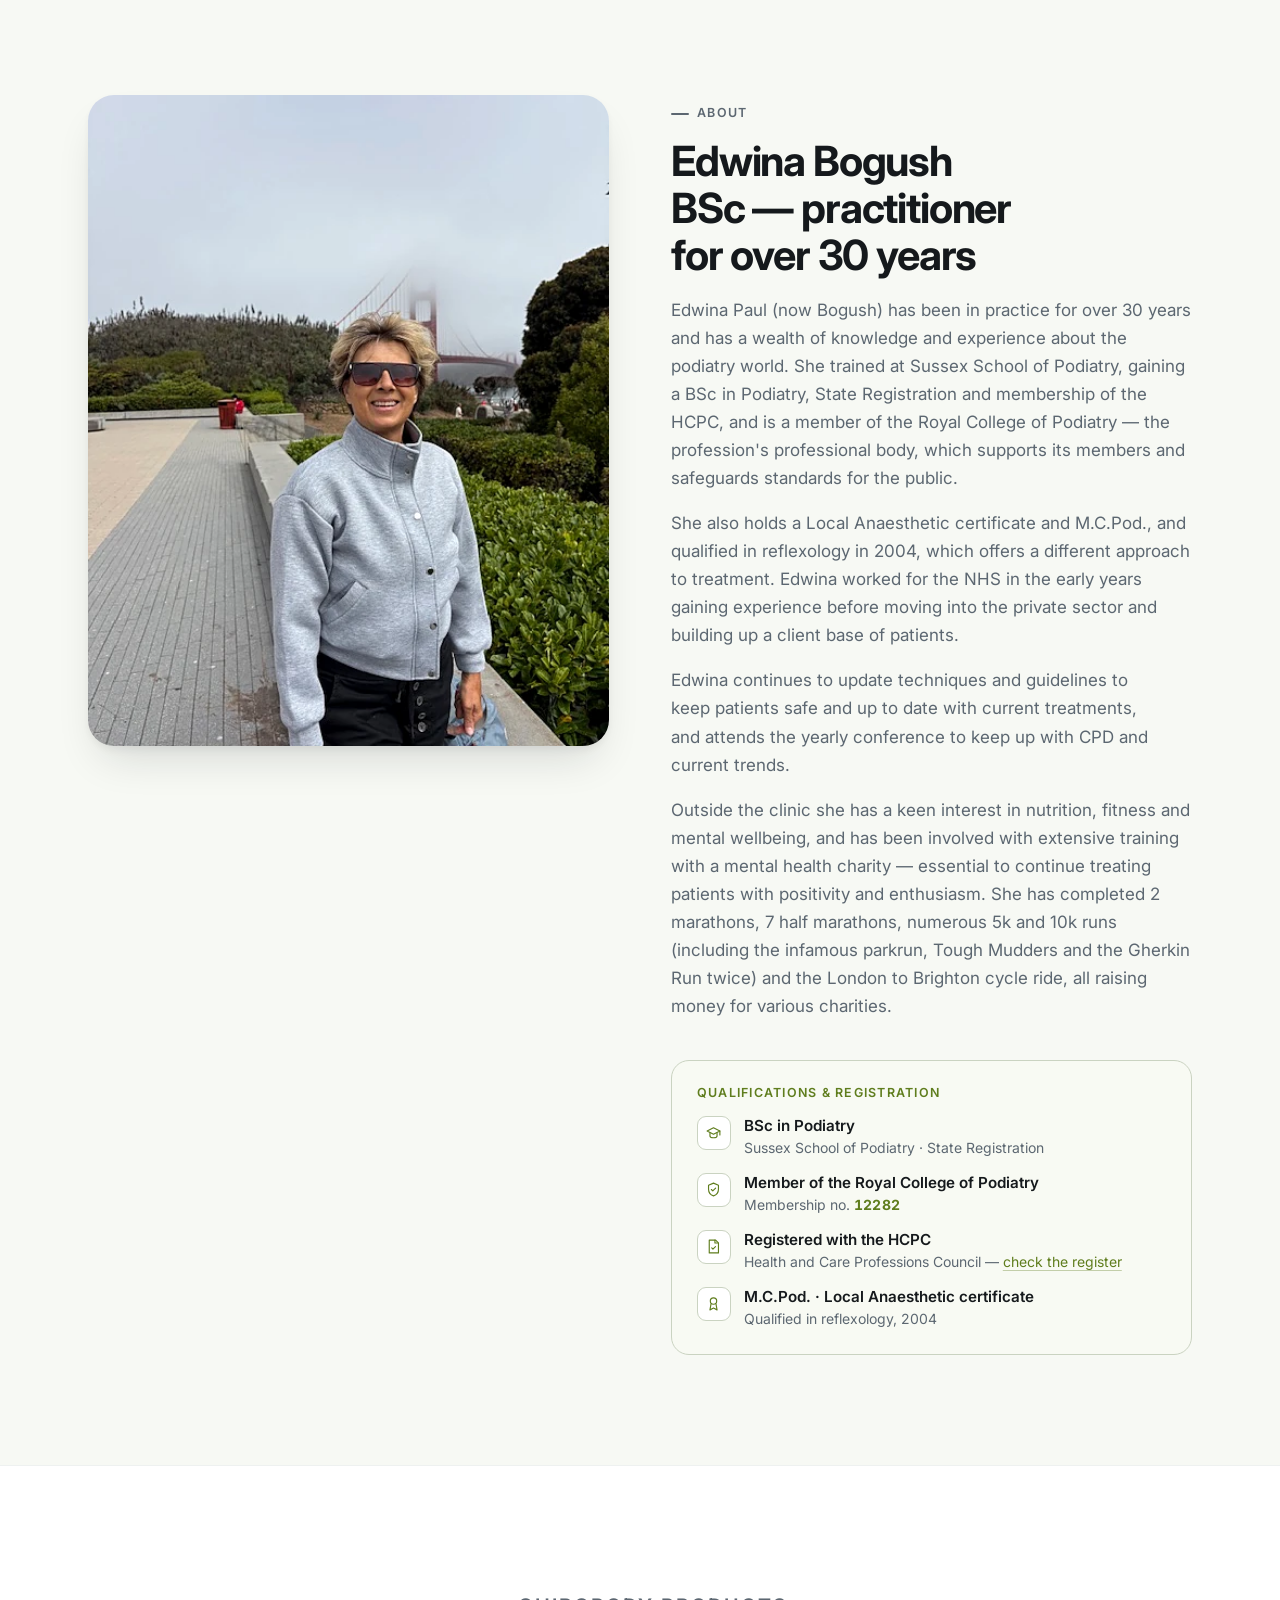
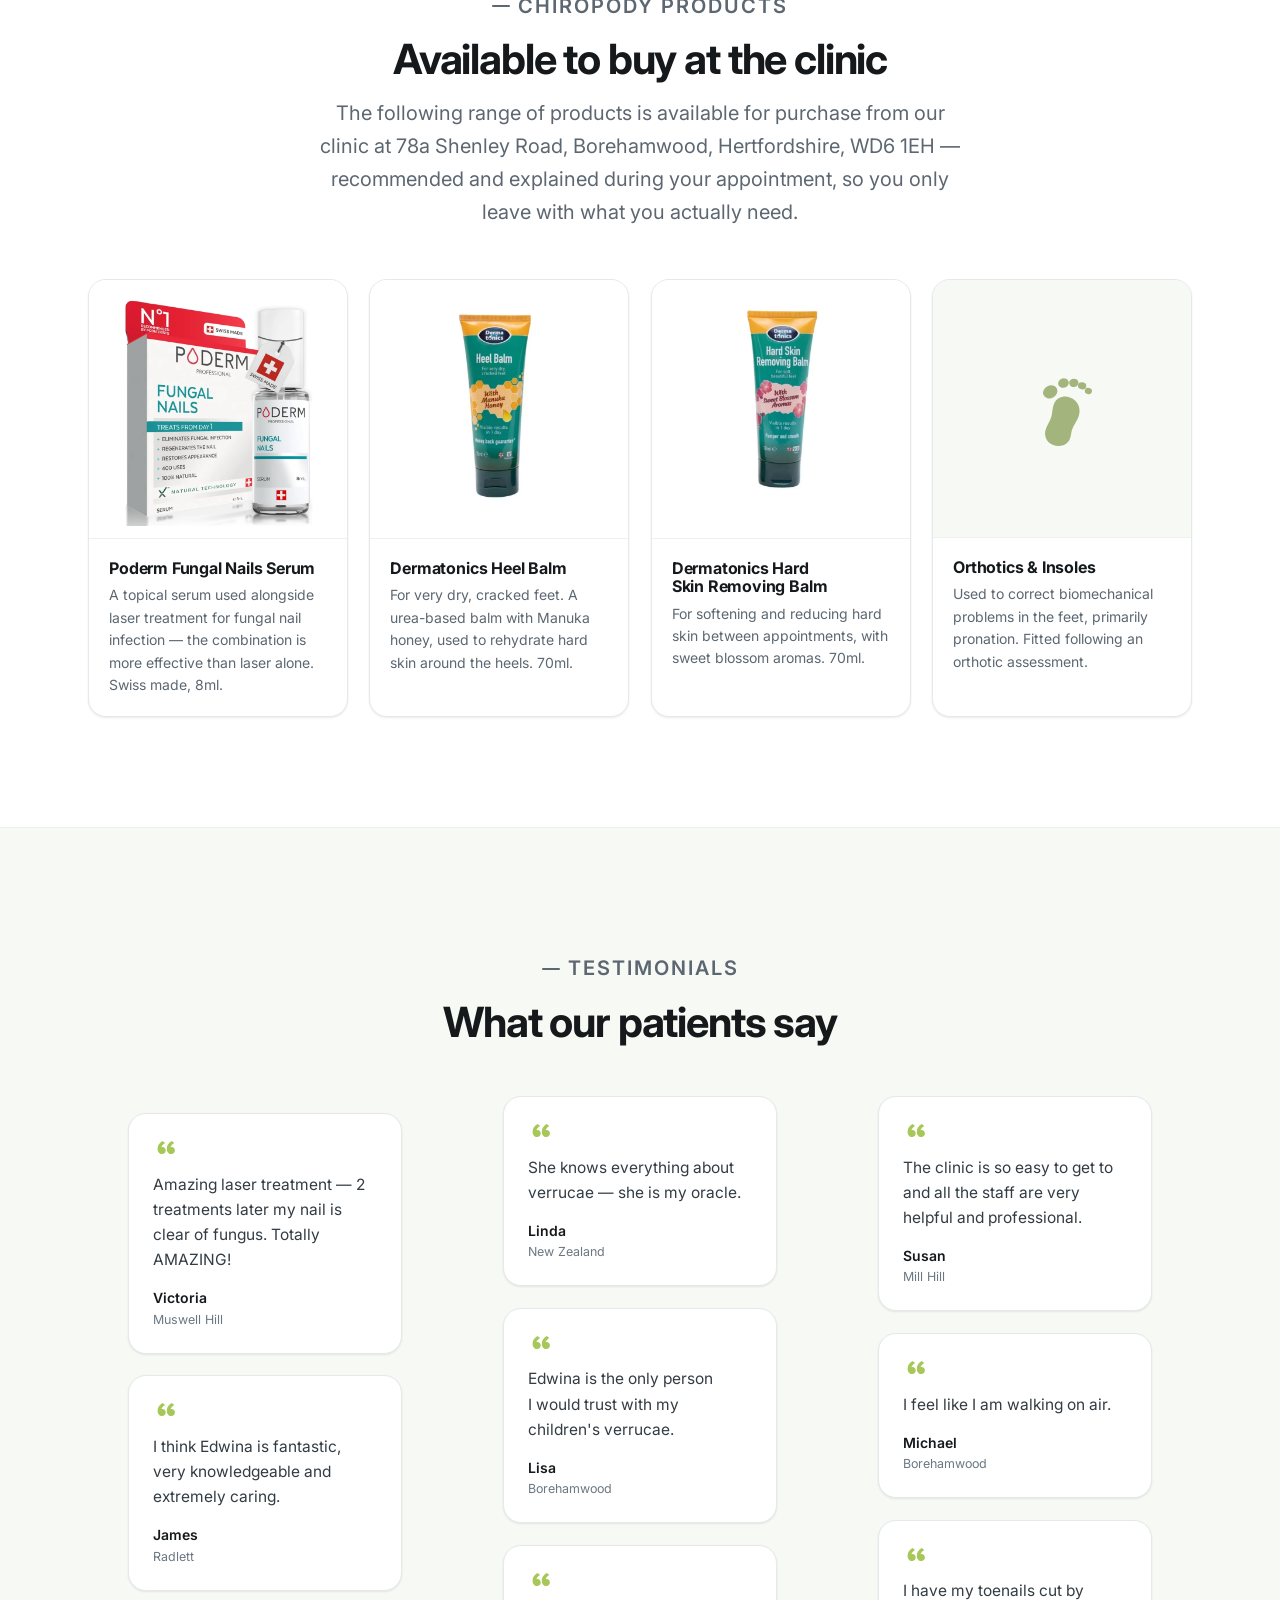
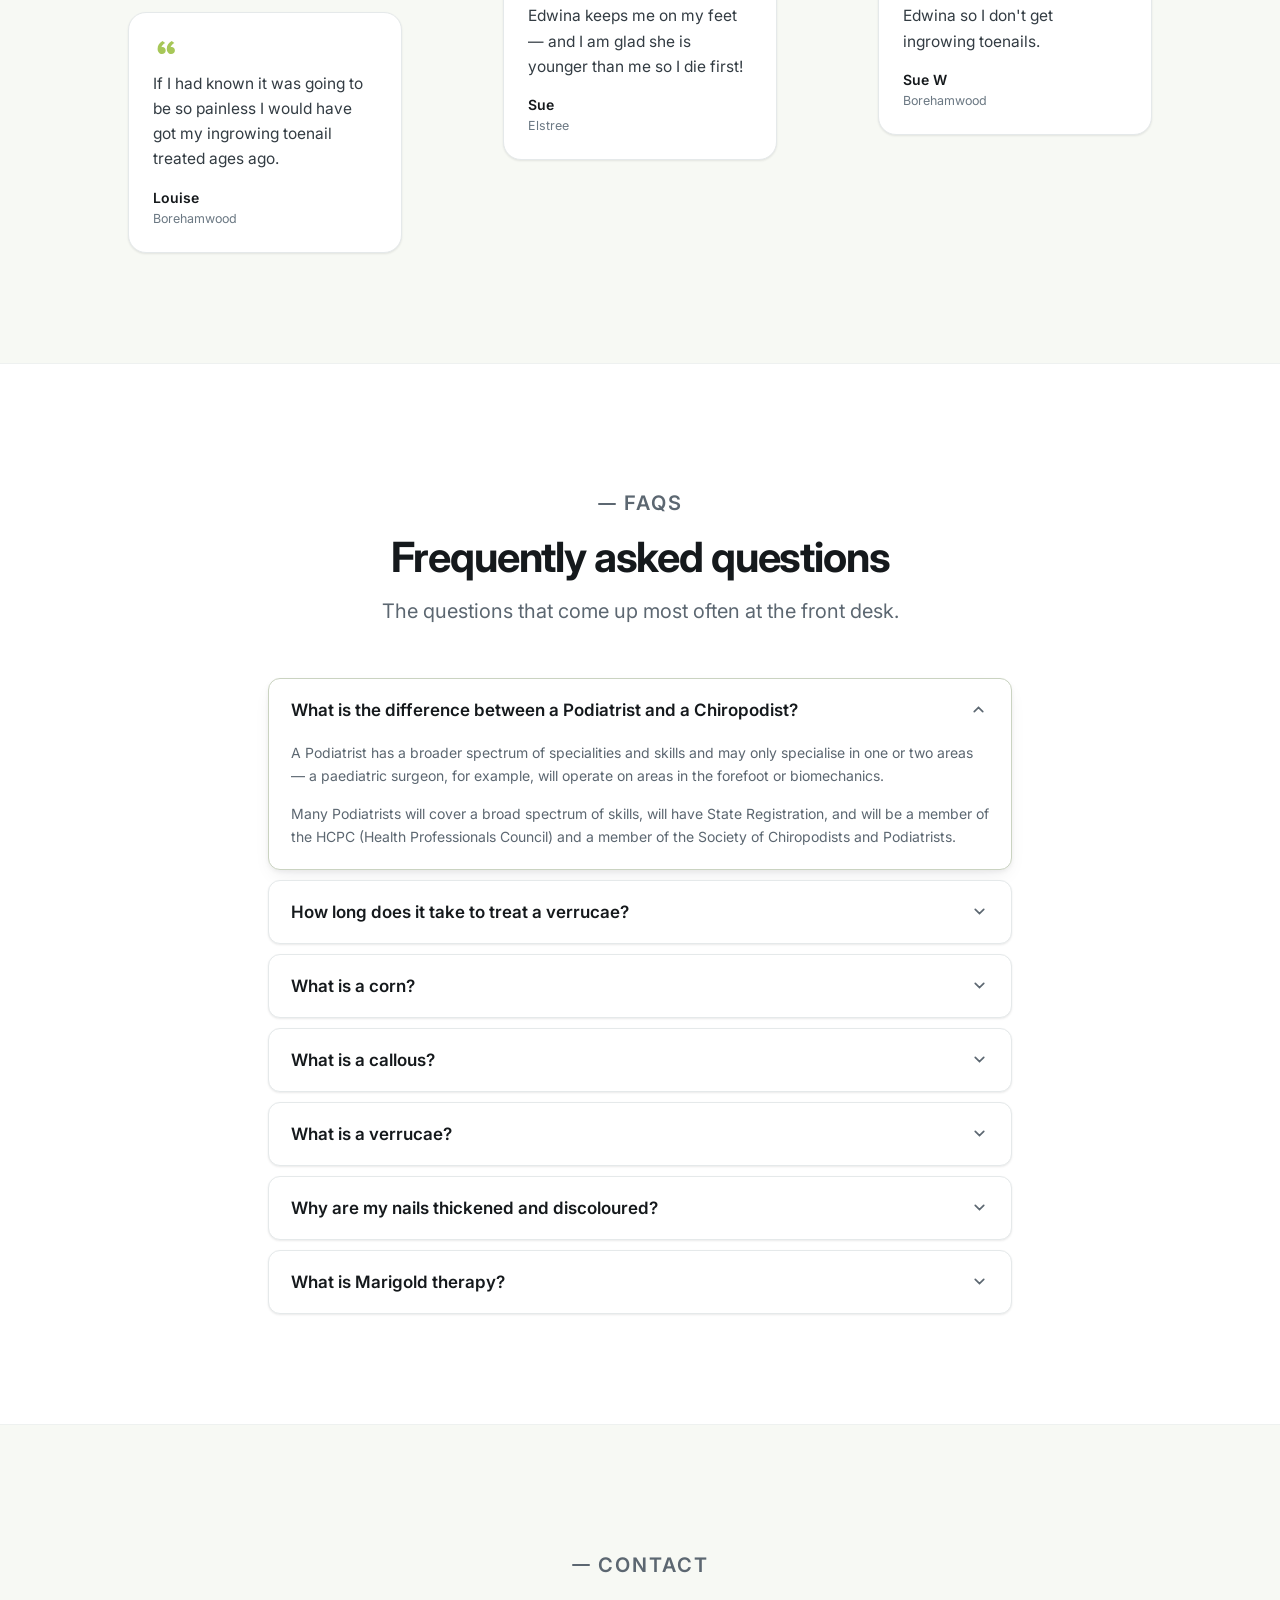
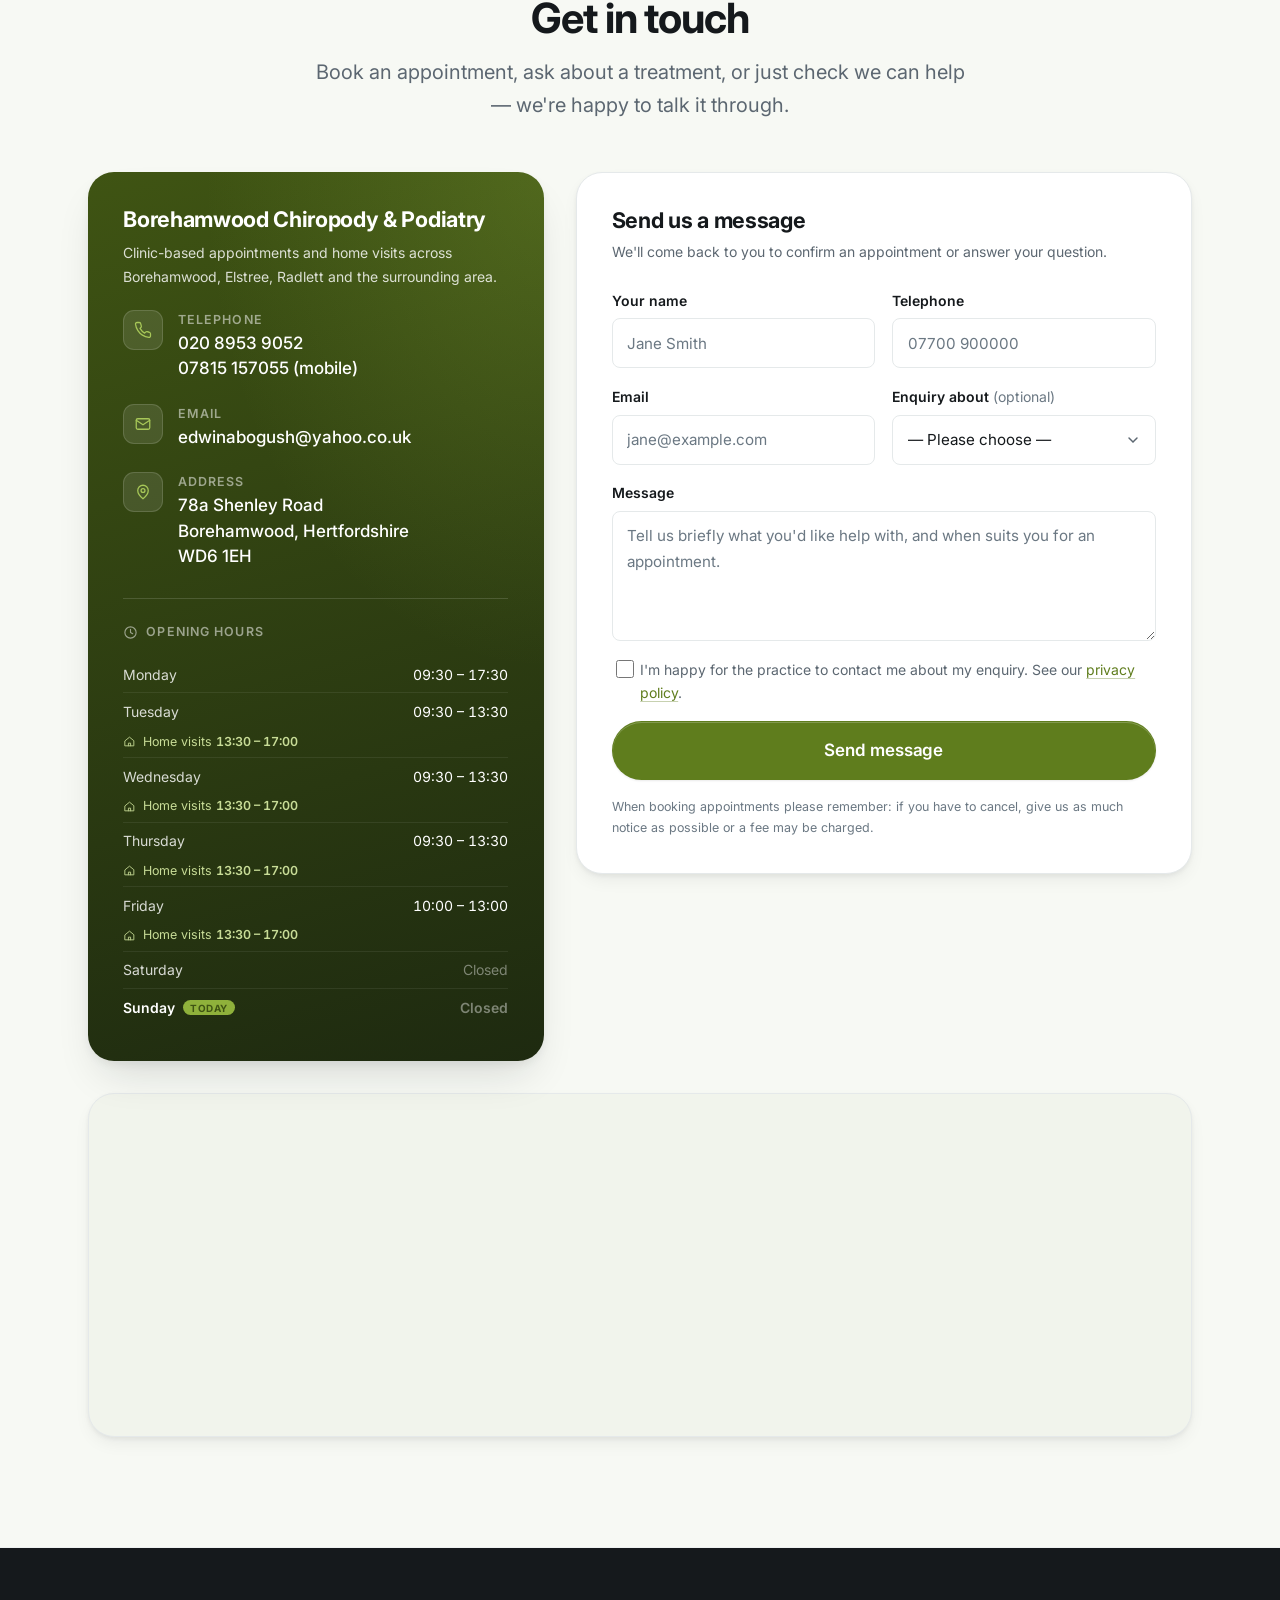
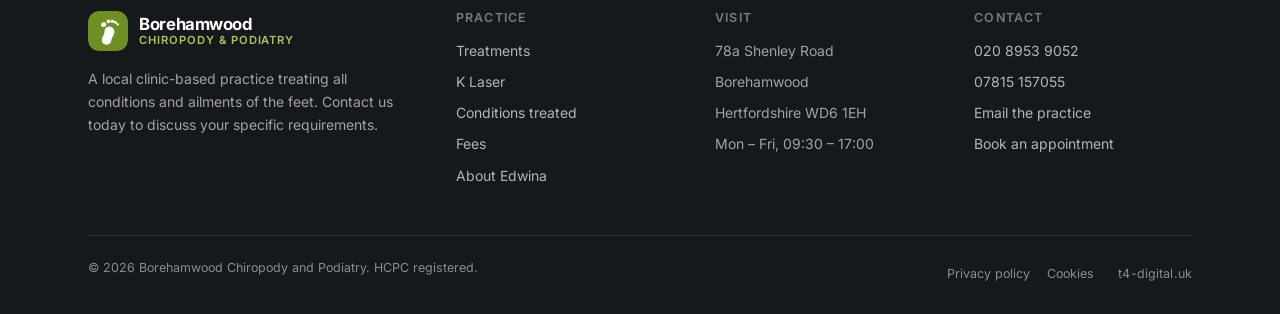
==== commit d87b9f5a: "Over 30 years" ====
--- a/index.html
+++ b/index.html
@@ -4,14 +4,14 @@
 <meta charset="utf-8">
 <meta name="viewport" content="width=device-width, initial-scale=1">
 <title>Borehamwood Chiropody &amp; Podiatry | Foot Clinic in Borehamwood, Hertfordshire</title>
-<meta name="description" content="Clinic-based chiropody and podiatry on Shenley Road, Borehamwood. Nearly 30 years' experience treating corns, callous, verrucae, ingrowing toenails, heel pain and fungal nails — including NICE-approved K Laser therapy. Home visits available.">
+<meta name="description" content="Clinic-based chiropody and podiatry on Shenley Road, Borehamwood. Over 30 years' experience treating corns, callous, verrucae, ingrowing toenails, heel pain and fungal nails — including NICE-approved K Laser therapy. Home visits available.">
 <meta name="theme-color" content="#3f5413">
 <link rel="canonical" href="https://www.borehamwoodchiropody.co.uk/">
 
 <meta property="og:type" content="website">
 <meta property="og:url" content="https://www.borehamwoodchiropody.co.uk/">
 <meta property="og:title" content="Borehamwood Chiropody &amp; Podiatry | Foot Clinic in Hertfordshire">
-<meta property="og:description" content="A local clinic-based practice treating all conditions and ailments of the feet. Nearly 30 years' experience. K Laser therapy now available.">
+<meta property="og:description" content="A local clinic-based practice treating all conditions and ailments of the feet. Over 30 years' experience. K Laser therapy now available.">
 <meta property="og:image" content="https://www.borehamwoodchiropody.co.uk/assets/img/hero.webp">
 <meta name="twitter:card" content="summary_large_image">
 
@@ -165,7 +165,7 @@
       <p class="lede">
         A local clinic-based practice treating all conditions and ailments of the feet —
         from routine nail care to laser therapy for stubborn fungal infections.
-        Run by Edwina Bogush BSc, a podiatrist of nearly 30 years.
+        Run by Edwina Bogush BSc, a podiatrist with over 30 years.
       </p>
       <div class="hero-actions">
         <a class="btn btn--primary btn--lg" href="#contact">Book an appointment</a>
@@ -175,7 +175,7 @@
         </a>
       </div>
       <ul class="hero-facts">
-        <li><strong>30 years</strong><span>In practice</span></li>
+        <li><strong>30+ years</strong><span>In practice</span></li>
         <li><strong>HCPC</strong><span>Registered</span></li>
         <li><strong>K Laser</strong><span>NICE-approved</span></li>
         <li><strong>Home visits</strong><span>Available</span></li>
@@ -422,9 +422,9 @@
       </div>
       <div class="split-body reveal">
         <p class="eyebrow">About</p>
-        <h2>Edwina Bogush BSc — practitioner for nearly 30 years</h2>
-        <p>
-          Edwina Paul (now Bogush) has been in practice for nearly 30 years and has a wealth of
+        <h2>Edwina Bogush BSc — practitioner for over 30 years</h2>
+        <p>
+          Edwina Paul (now Bogush) has been in practice for over 30 years and has a wealth of
           knowledge and experience about the podiatry world. She trained at Sussex School of
           Podiatry, gaining a BSc in Podiatry, State Registration and membership of the HCPC, and
           is a member of the Royal College of Podiatry — the profession's professional body, which
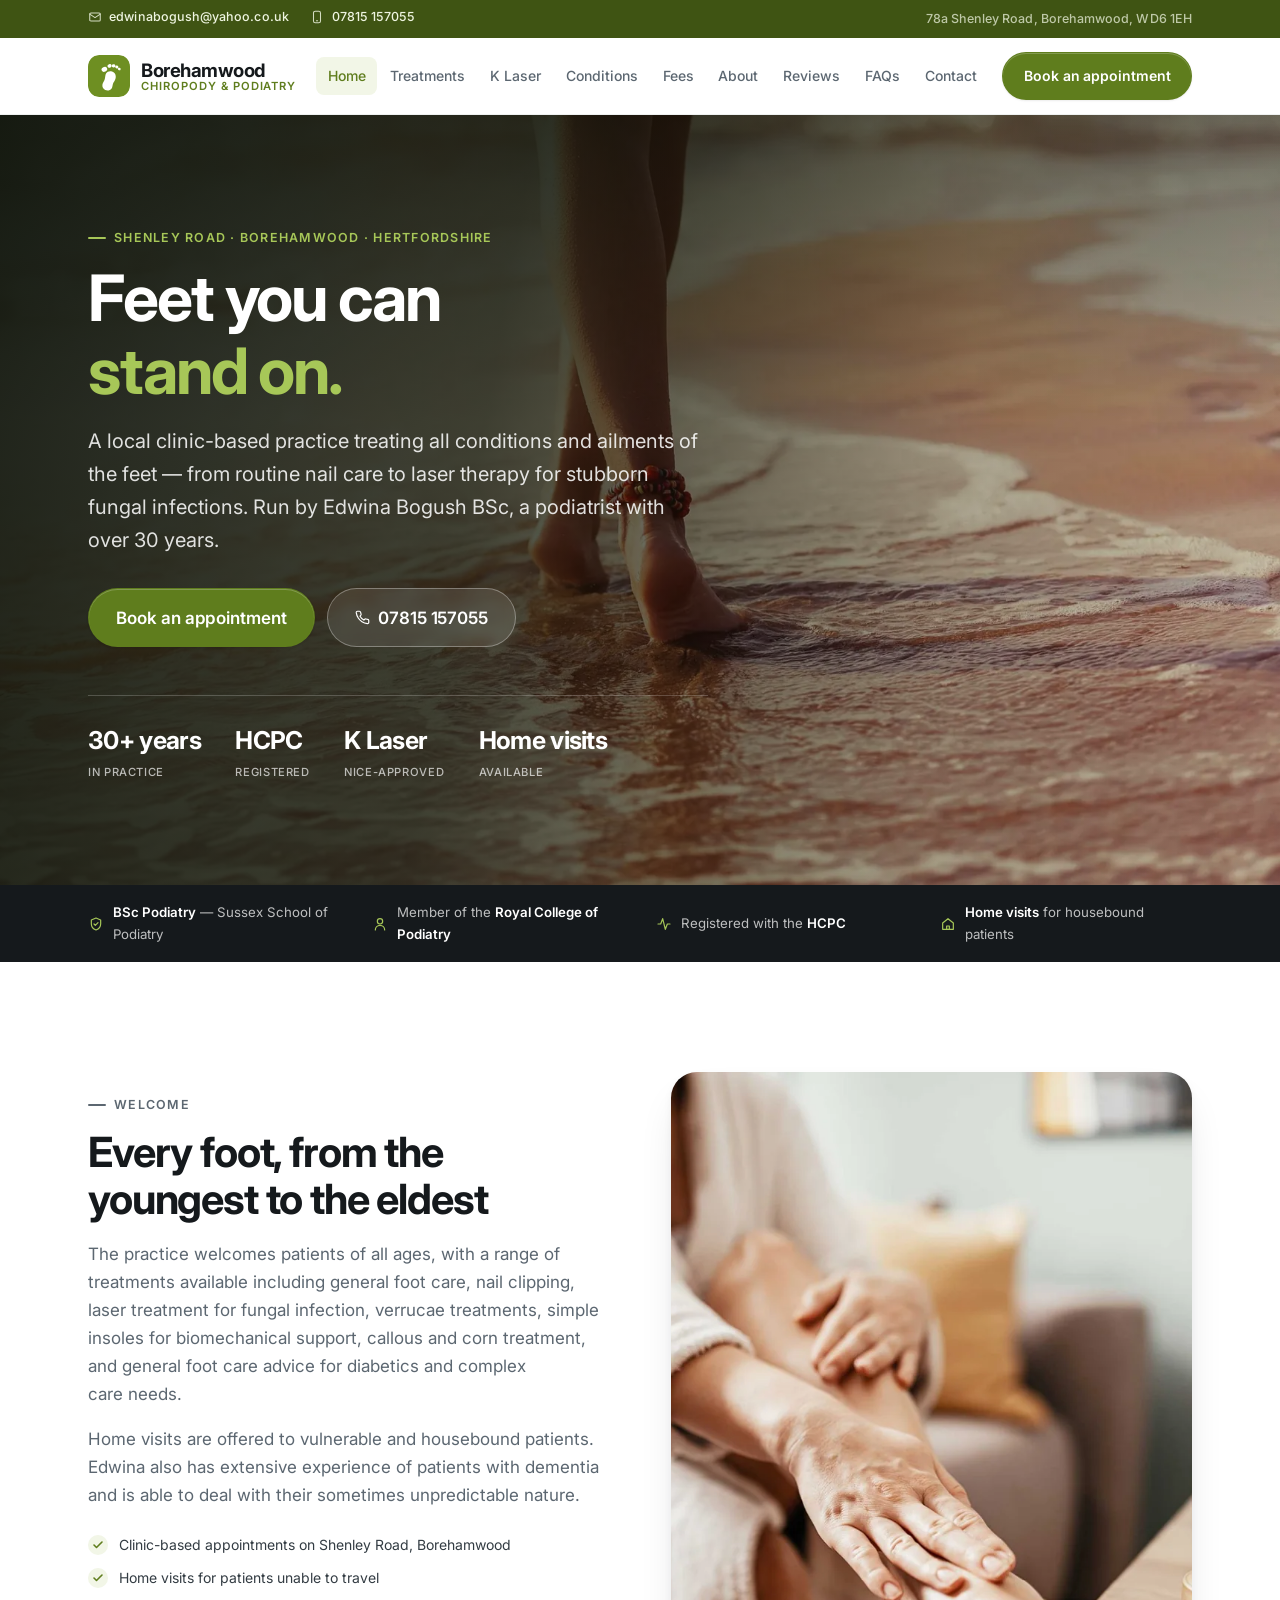
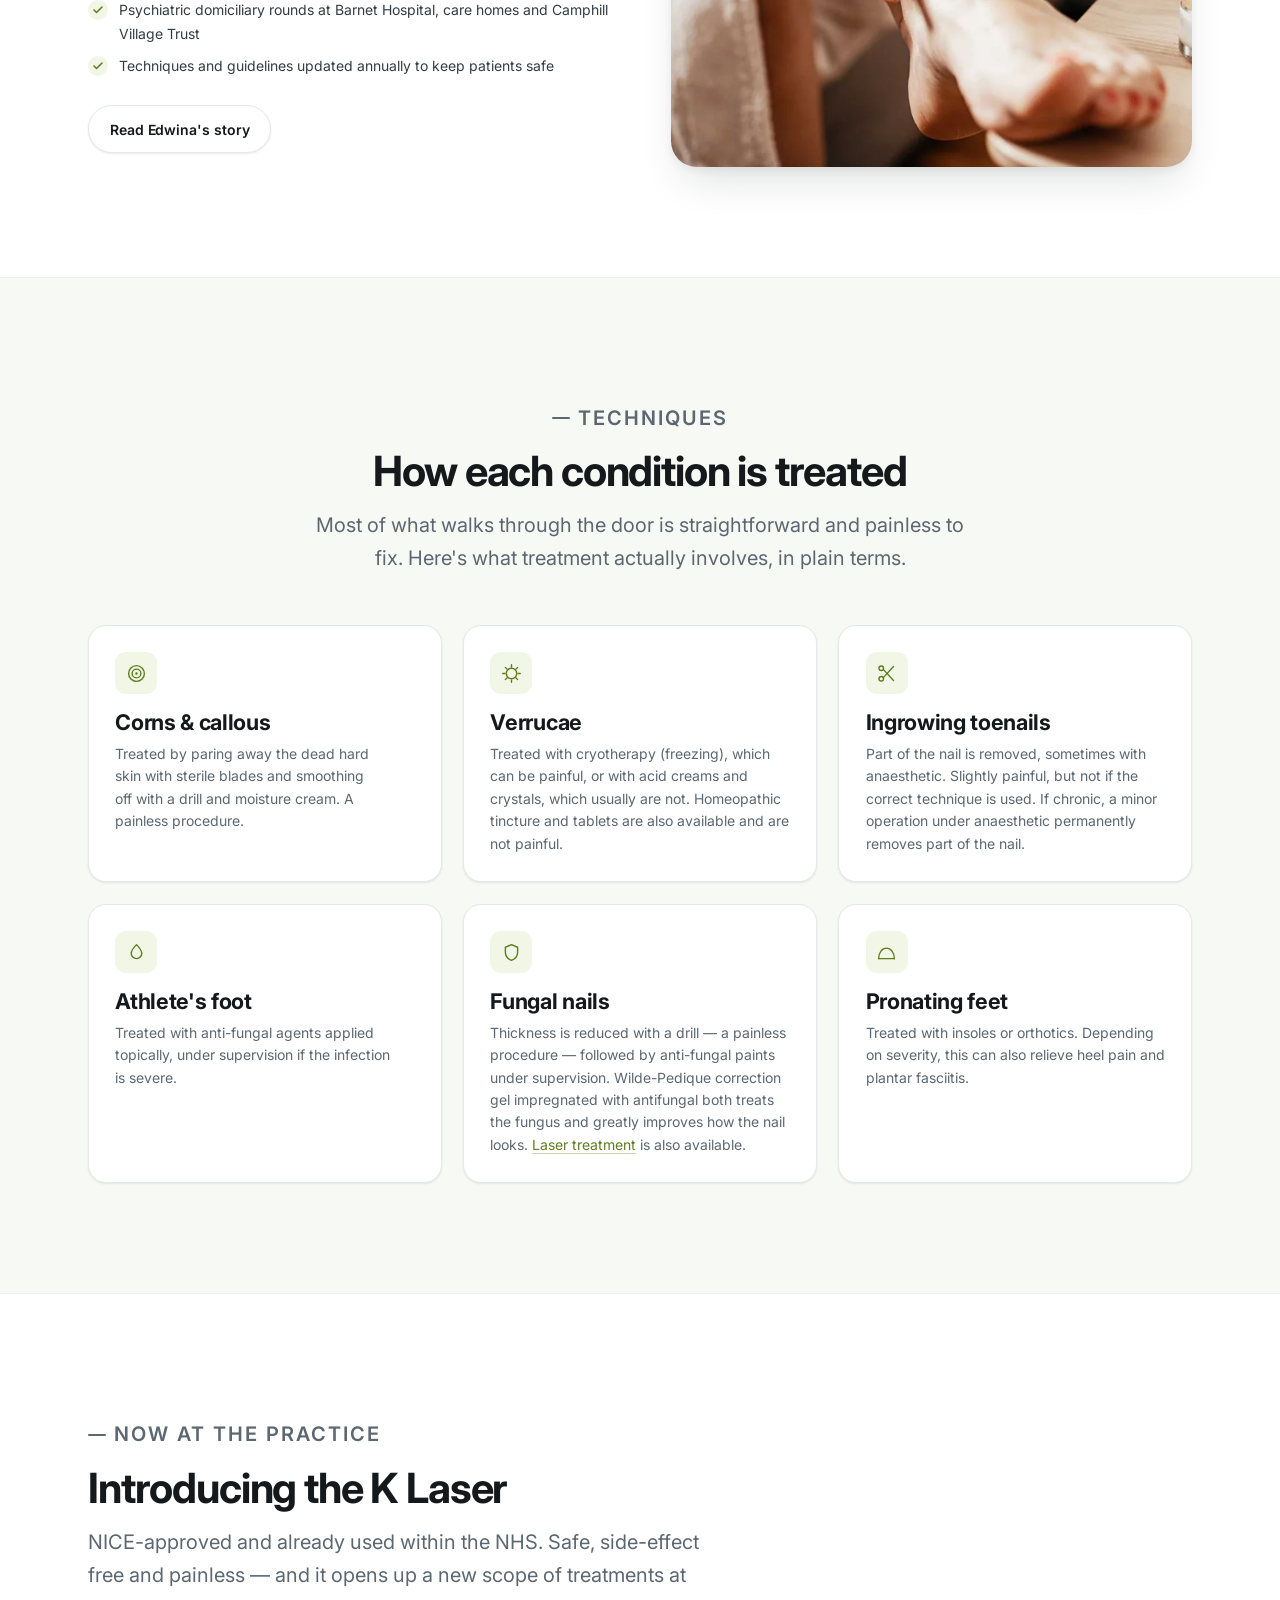
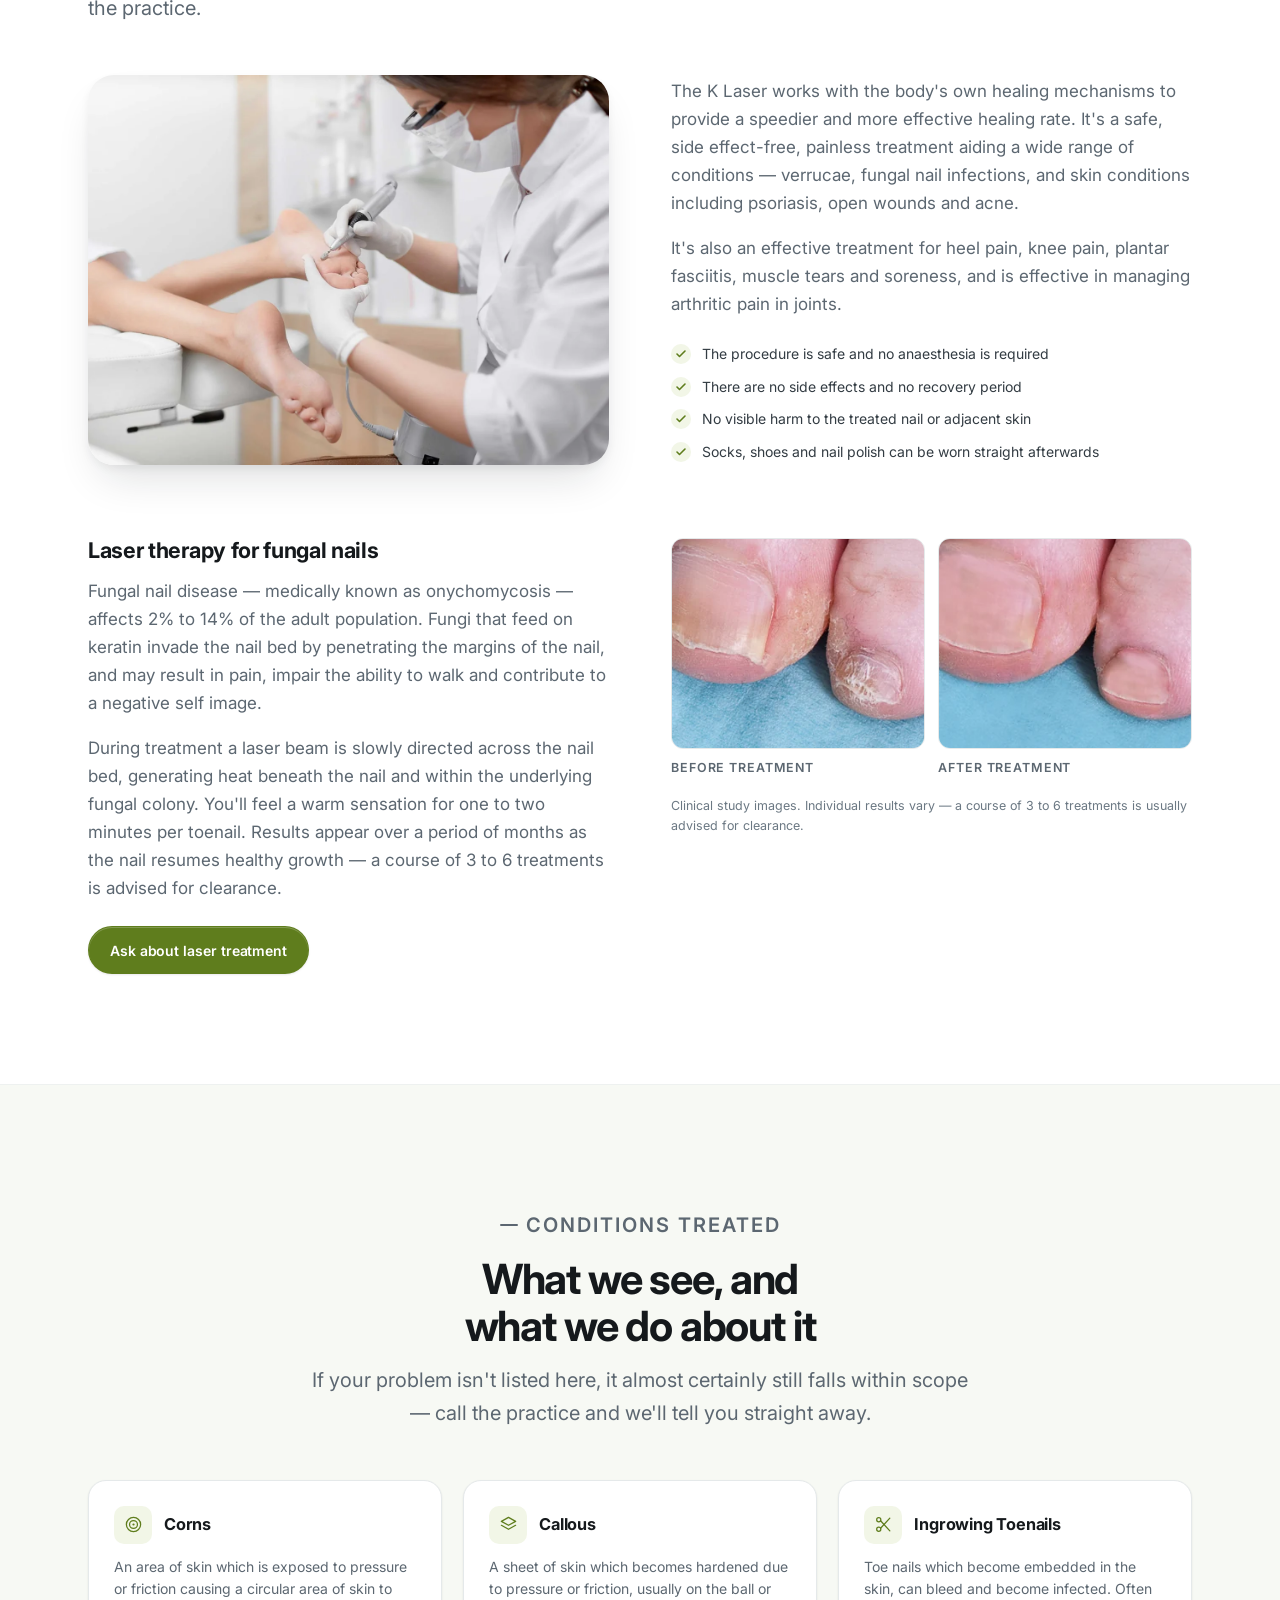
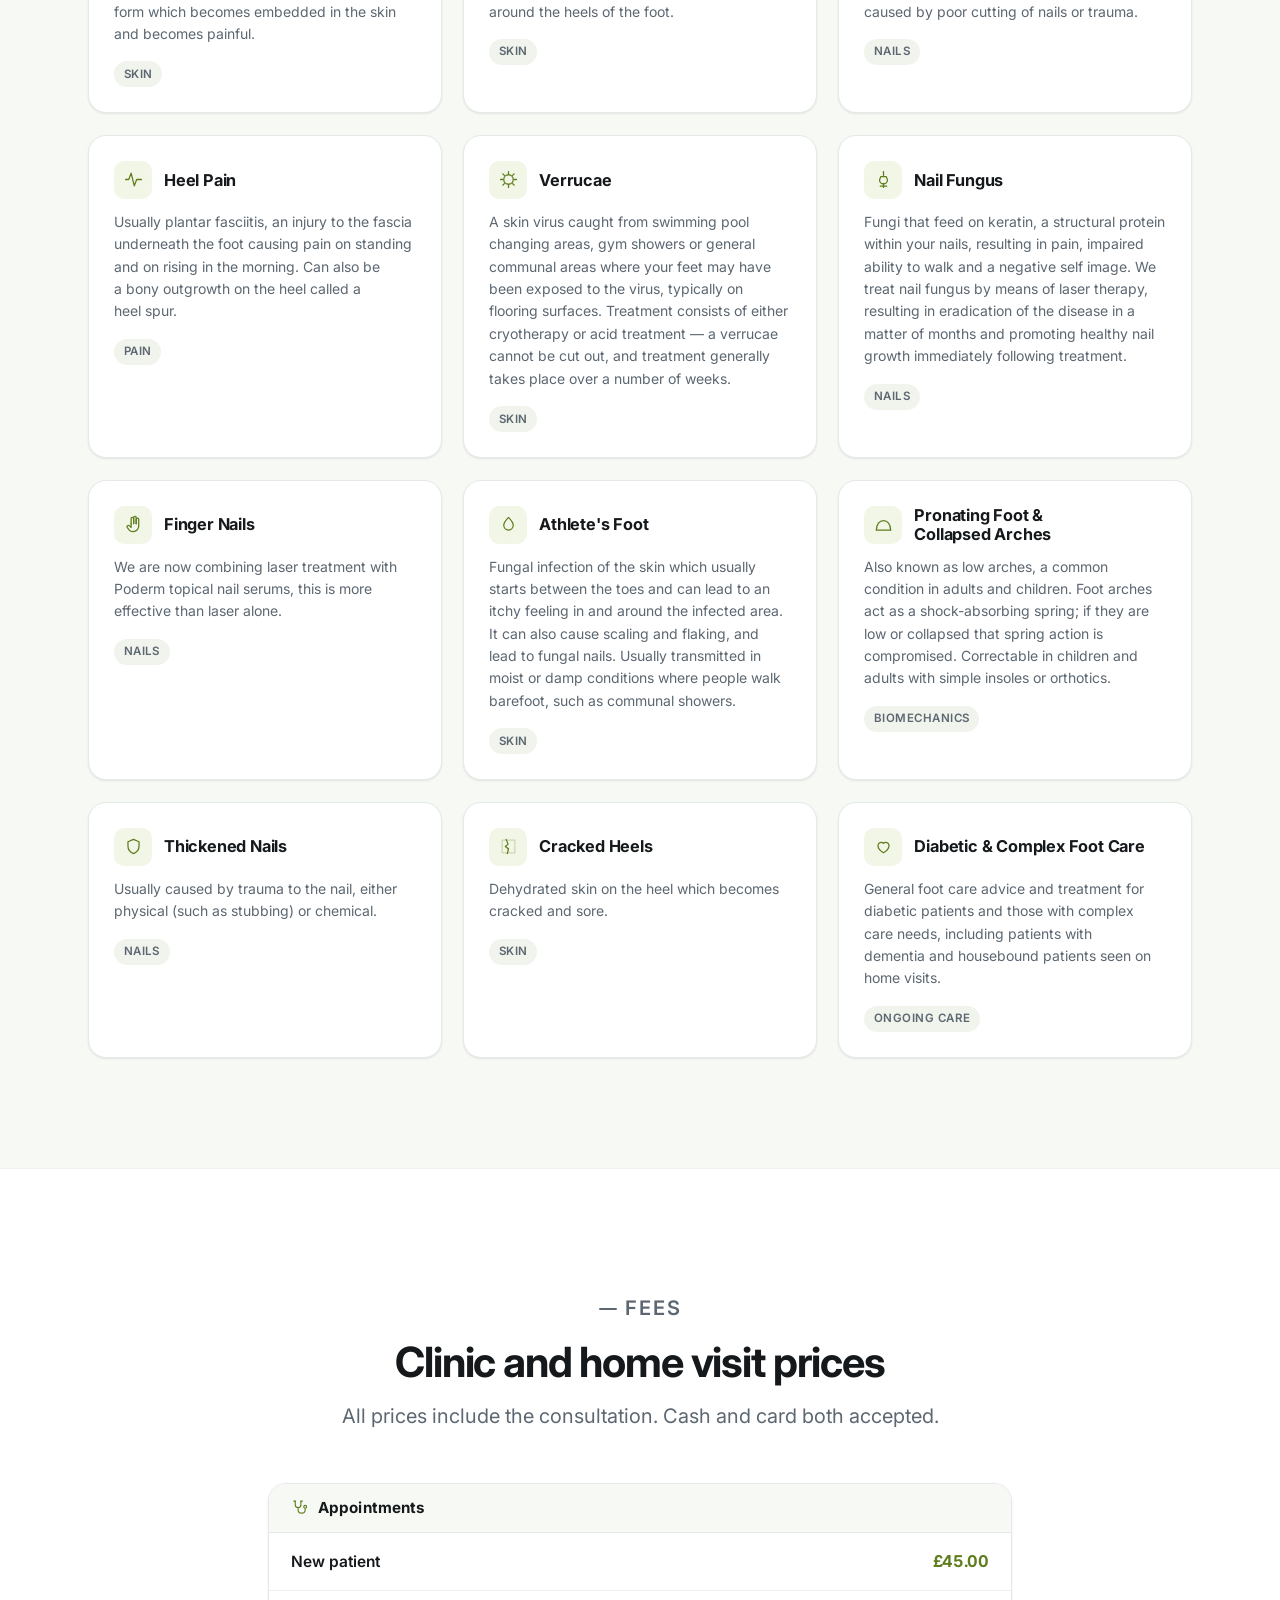
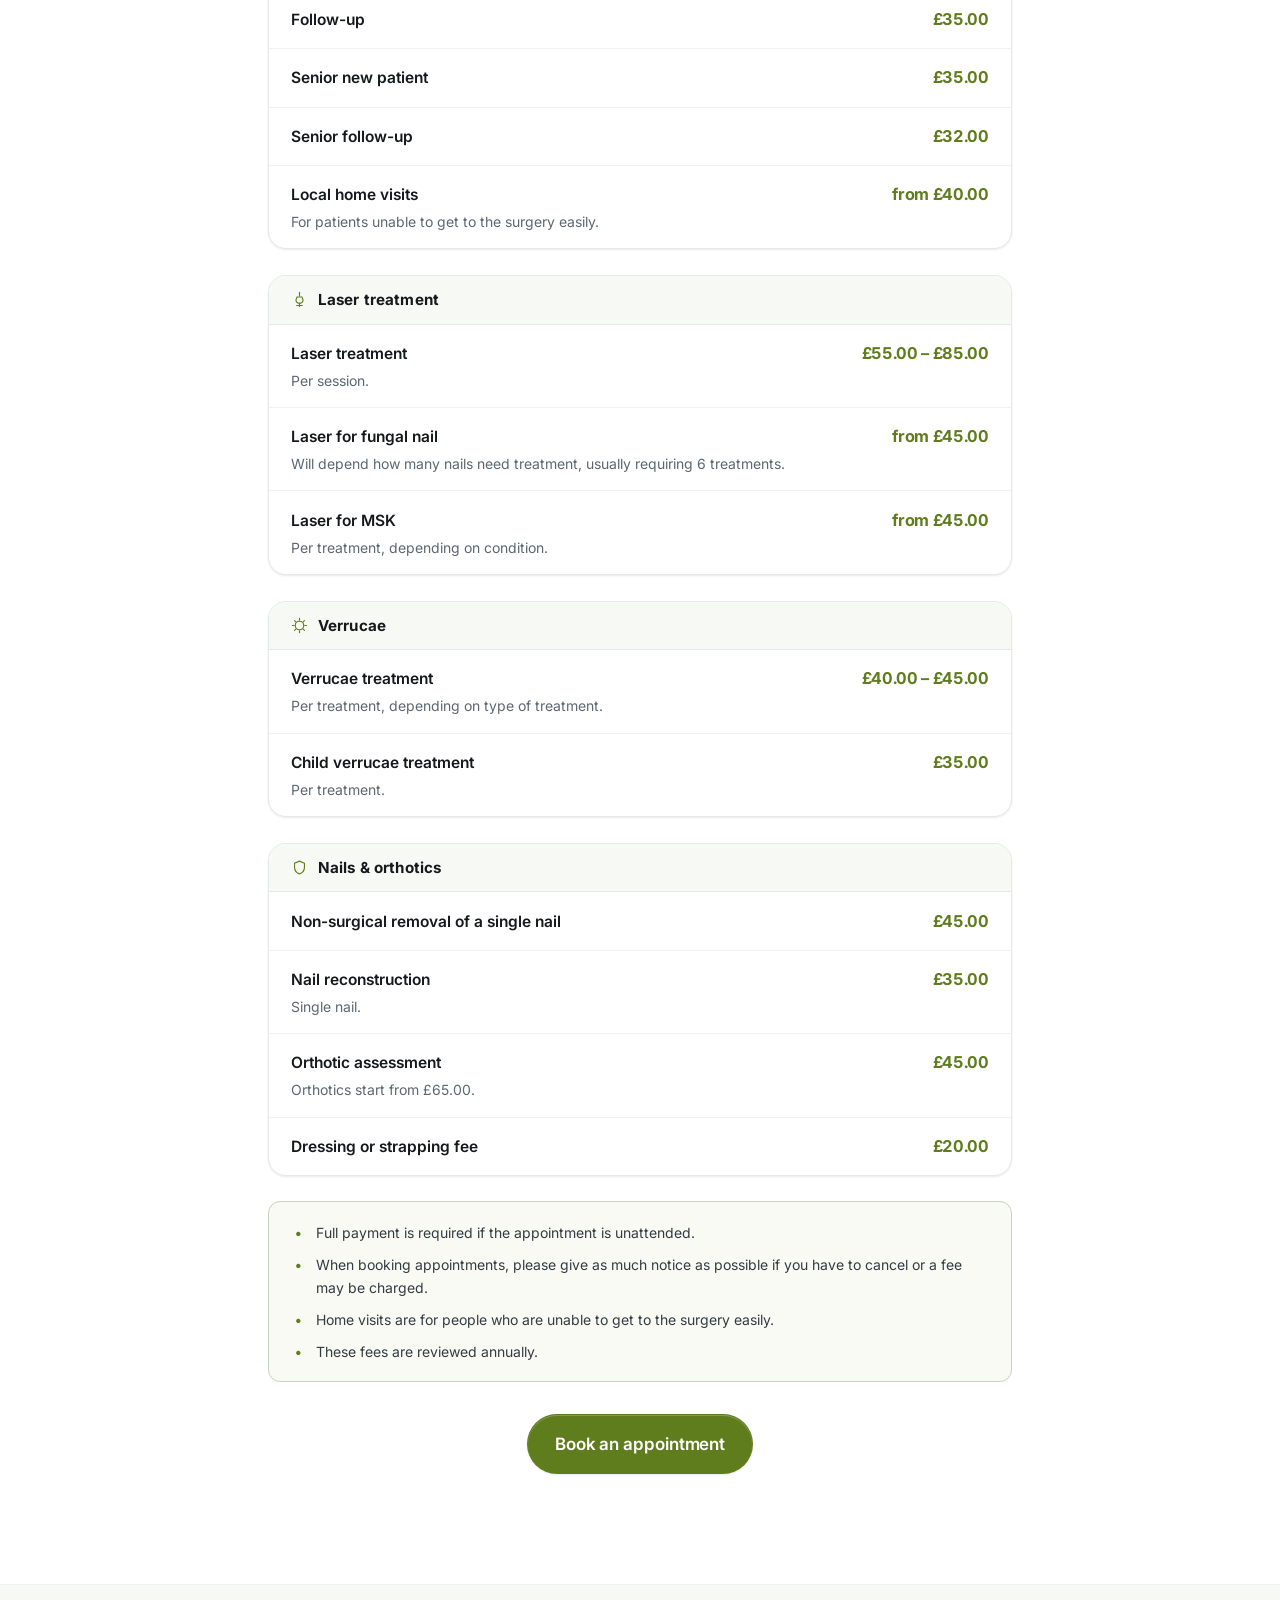
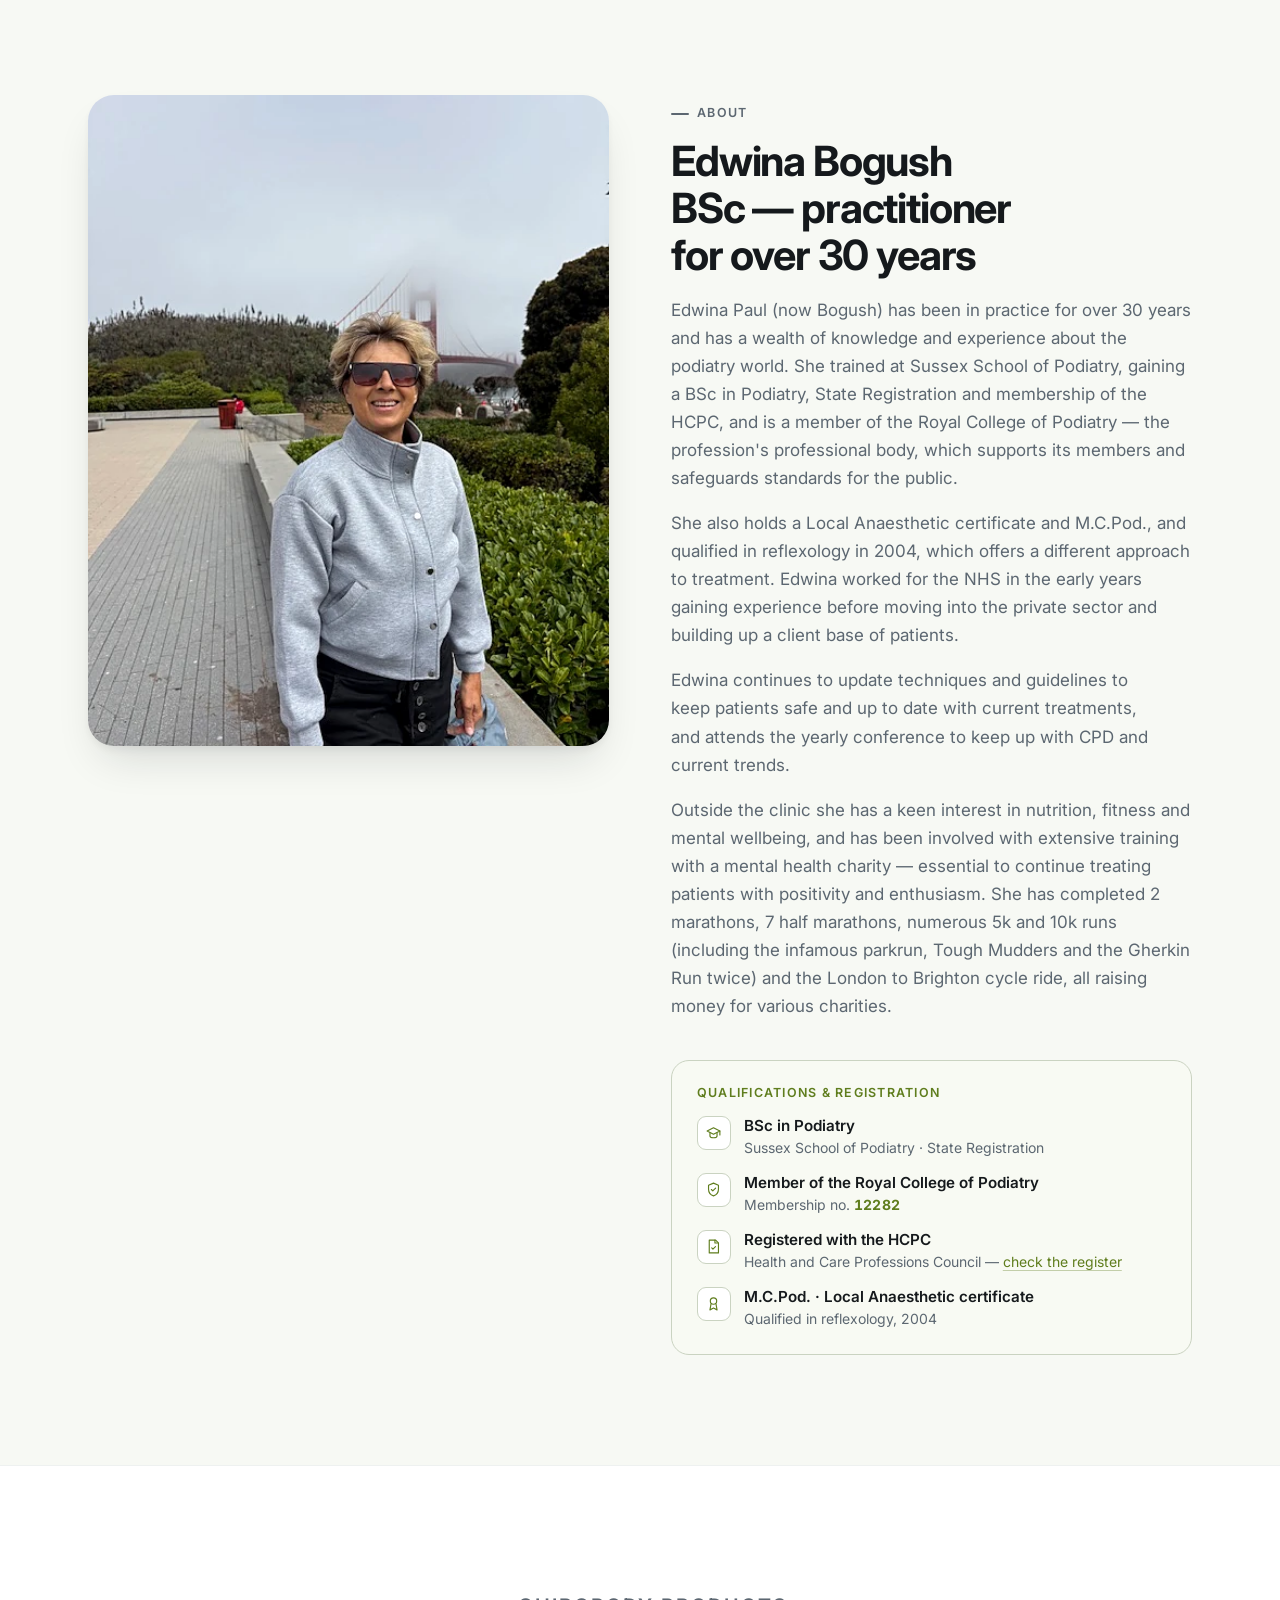
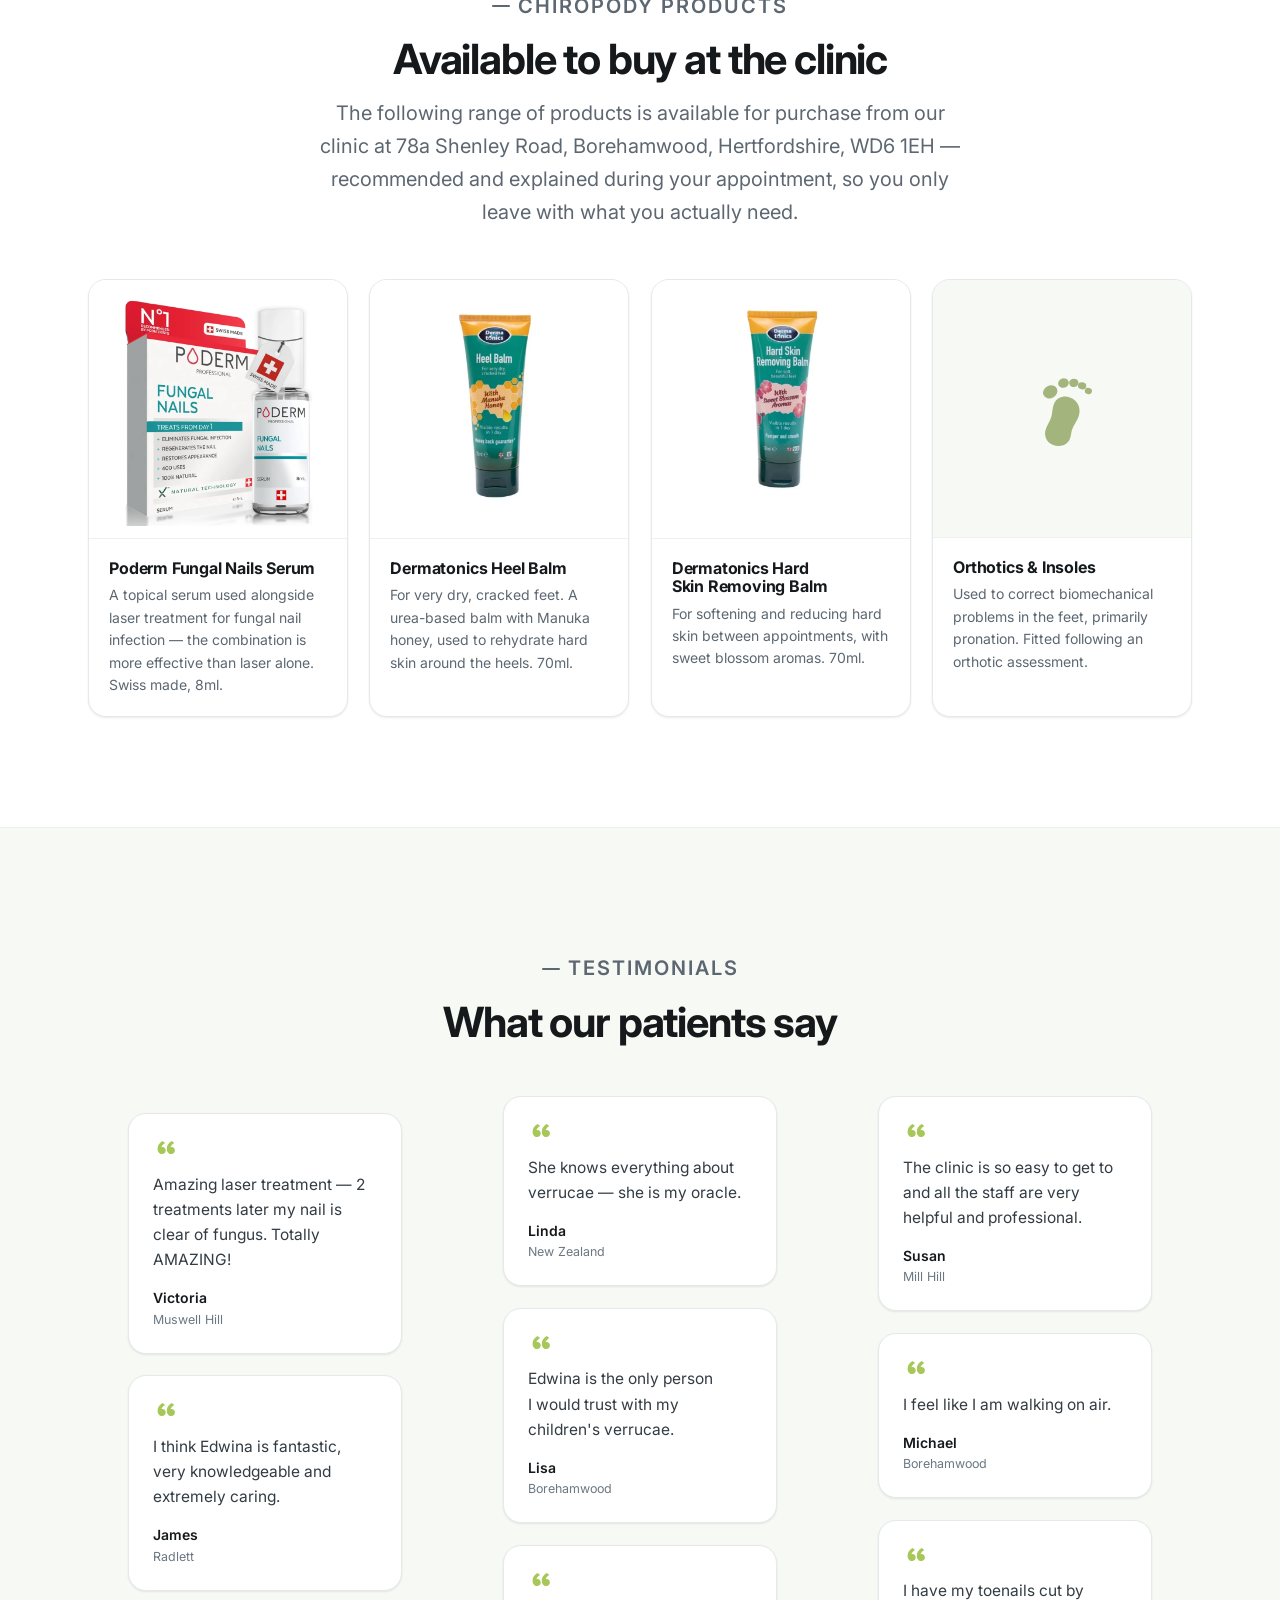
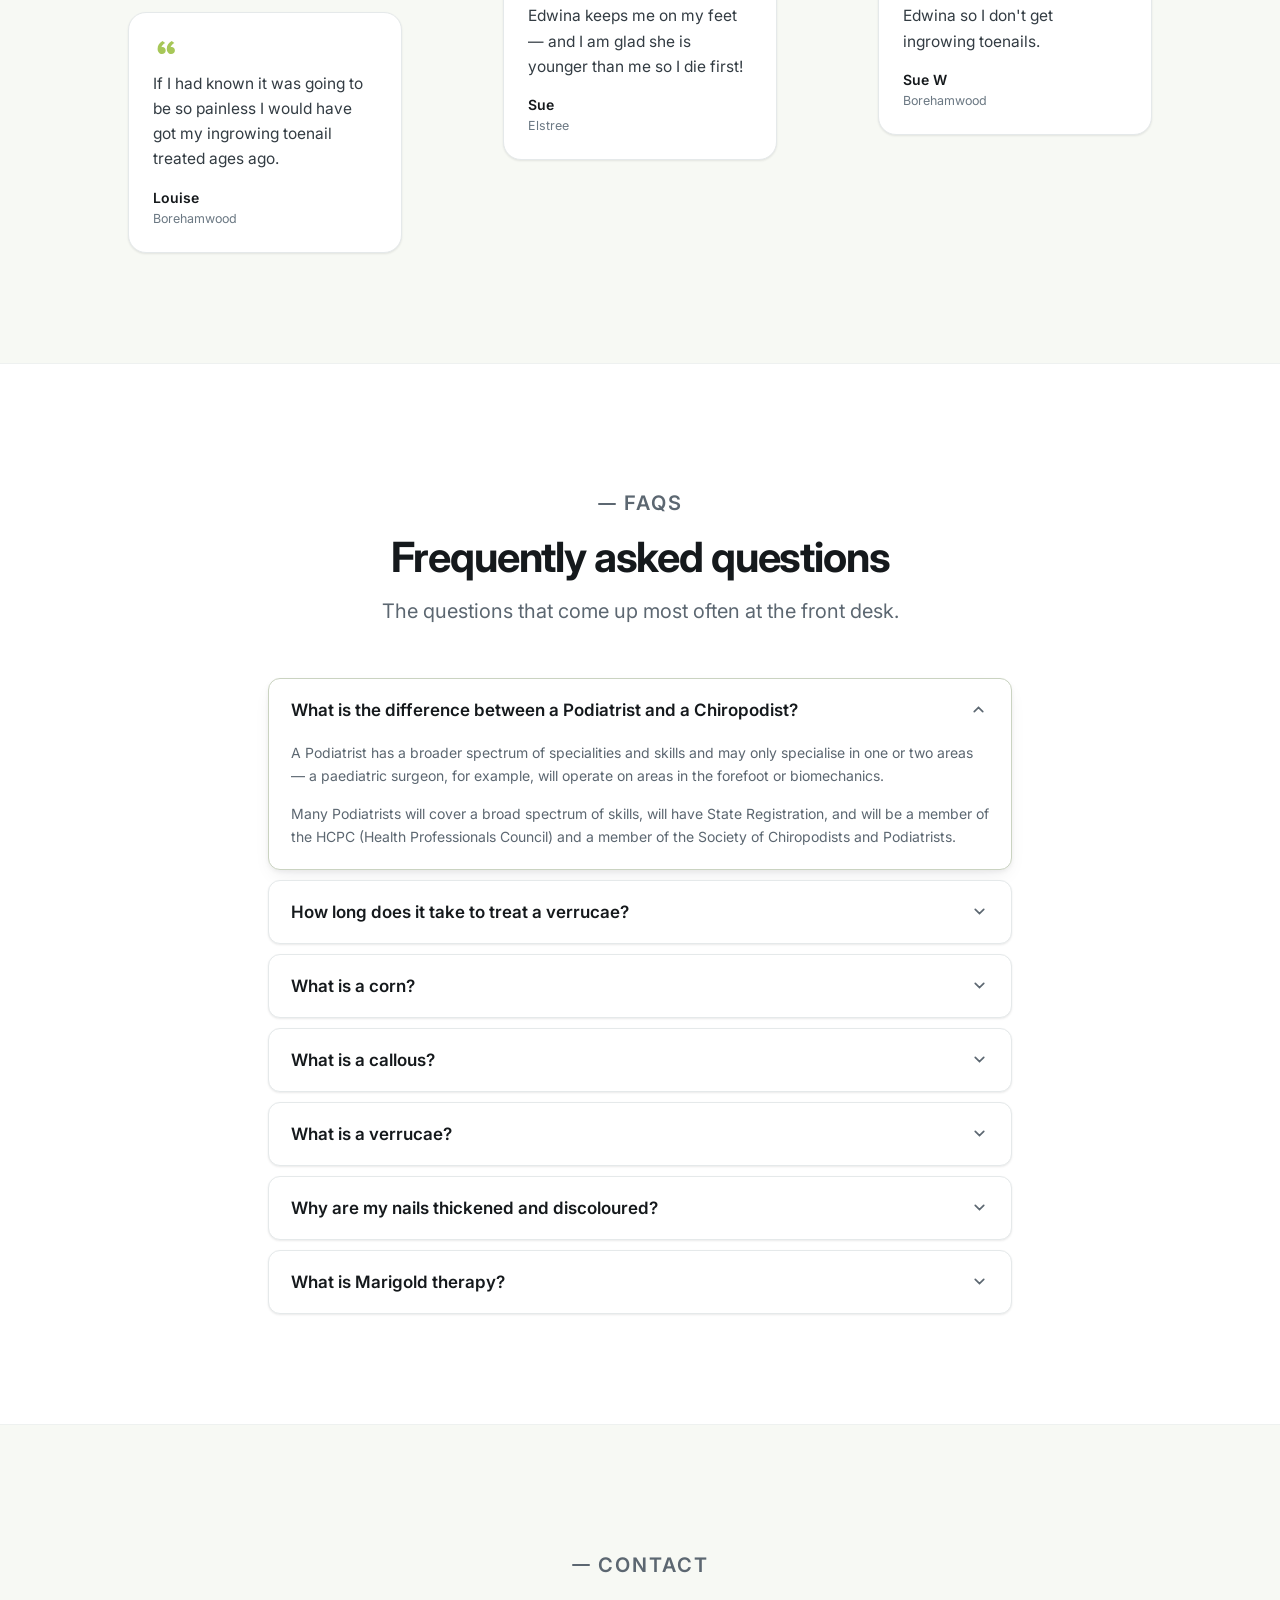
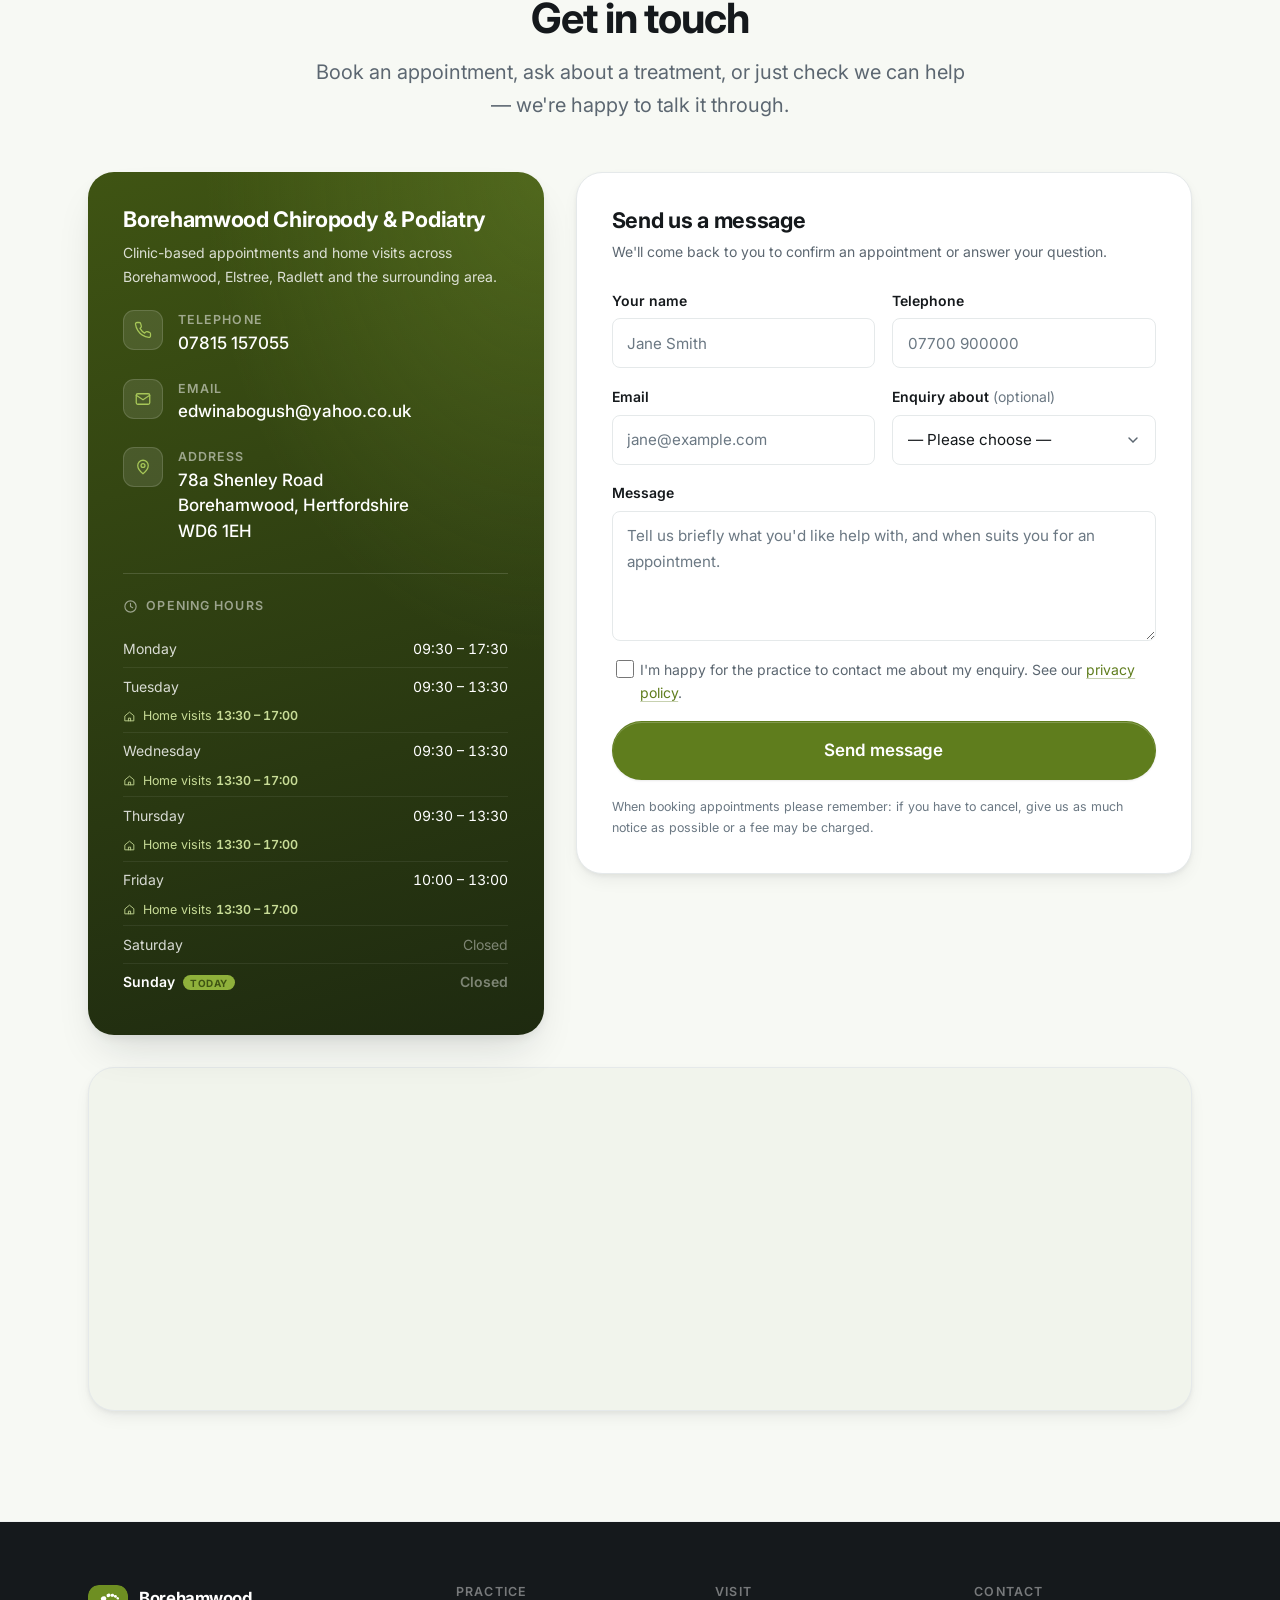
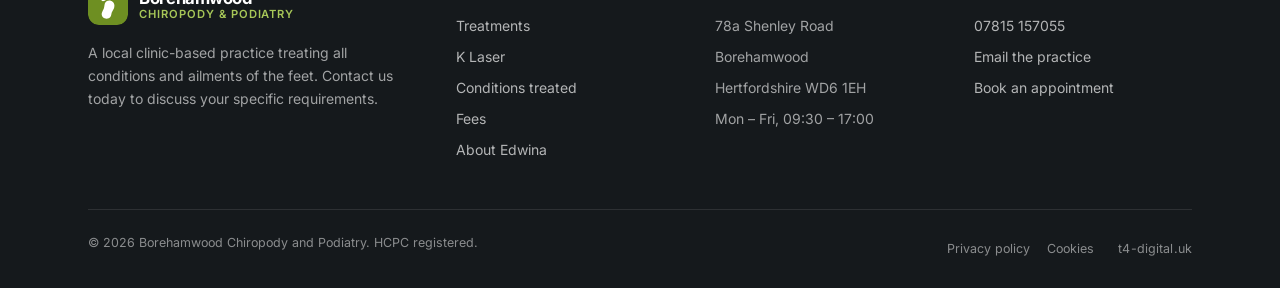
==== commit 7bc28b99: "Remove the landline, leaving the mobile as the only phone number Edwina has given up 020 8953 9052. " ====
--- a/index.html
+++ b/index.html
@@ -32,7 +32,7 @@
   "name": "Borehamwood Chiropody and Podiatry",
   "url": "https://www.borehamwoodchiropody.co.uk/",
   "image": "https://www.borehamwoodchiropody.co.uk/assets/img/hero.webp",
-  "telephone": "+442089539052",
+  "telephone": "+447815157055",
   "email": "edwinabogush@yahoo.co.uk",
   "priceRange": "££",
   "address": {
@@ -105,15 +105,9 @@
           </a>
         </li>
         <li>
-          <a href="tel:+442089539052">
-            <svg viewBox="0 0 24 24" fill="none" stroke="currentColor" stroke-width="1.8" stroke-linecap="round" stroke-linejoin="round" aria-hidden="true"><path d="M22 16.9v3a2 2 0 0 1-2.2 2 19.8 19.8 0 0 1-8.6-3.1 19.5 19.5 0 0 1-6-6A19.8 19.8 0 0 1 2 4.2 2 2 0 0 1 4 2h3a2 2 0 0 1 2 1.7c.1 1 .4 1.9.7 2.8a2 2 0 0 1-.5 2.1L8 9.9a16 16 0 0 0 6.2 6.2l1.3-1.3a2 2 0 0 1 2.1-.5c.9.3 1.8.6 2.8.7A2 2 0 0 1 22 16.9Z"/></svg>
-            <span class="utility-label">T:</span> 020 8953 9052
-          </a>
-        </li>
-        <li>
           <a href="tel:+447815157055">
             <svg viewBox="0 0 24 24" fill="none" stroke="currentColor" stroke-width="1.8" stroke-linecap="round" stroke-linejoin="round" aria-hidden="true"><rect x="6" y="2" width="12" height="20" rx="3"/><path d="M11 18.5h2"/></svg>
-            <span class="utility-label">M:</span> 07815 157055
+            07815 157055
           </a>
         </li>
       </ul>
@@ -169,9 +163,9 @@
       </p>
       <div class="hero-actions">
         <a class="btn btn--primary btn--lg" href="#contact">Book an appointment</a>
-        <a class="btn btn--light btn--lg" href="tel:+442089539052">
+        <a class="btn btn--light btn--lg" href="tel:+447815157055">
           <svg viewBox="0 0 24 24" fill="none" stroke="currentColor" stroke-width="1.9" stroke-linecap="round" stroke-linejoin="round" aria-hidden="true"><path d="M22 16.9v3a2 2 0 0 1-2.2 2 19.8 19.8 0 0 1-8.6-3.1 19.5 19.5 0 0 1-6-6A19.8 19.8 0 0 1 2 4.2 2 2 0 0 1 4 2h3a2 2 0 0 1 2 1.7c.1 1 .4 1.9.7 2.8a2 2 0 0 1-.5 2.1L8 9.9a16 16 0 0 0 6.2 6.2l1.3-1.3a2 2 0 0 1 2.1-.5c.9.3 1.8.6 2.8.7A2 2 0 0 1 22 16.9Z"/></svg>
-          020 8953 9052
+          07815 157055
         </a>
       </div>
       <ul class="hero-facts">
@@ -691,8 +685,7 @@
             <div>
               <div class="contact-detail-label">Telephone</div>
               <div class="contact-detail-value">
-                <a href="tel:+442089539052">020 8953 9052</a><br>
-                <a href="tel:+447815157055">07815 157055</a> (mobile)
+                <a href="tel:+447815157055">07815 157055</a>
               </div>
             </div>
           </div>
@@ -852,7 +845,6 @@
       <div class="footer-col">
         <h4>Contact</h4>
         <ul>
-          <li><a href="tel:+442089539052">020 8953 9052</a></li>
           <li><a href="tel:+447815157055">07815 157055</a></li>
           <li><a href="mailto:edwinabogush@yahoo.co.uk">Email the practice</a></li>
           <li><a href="#contact">Book an appointment</a></li>
